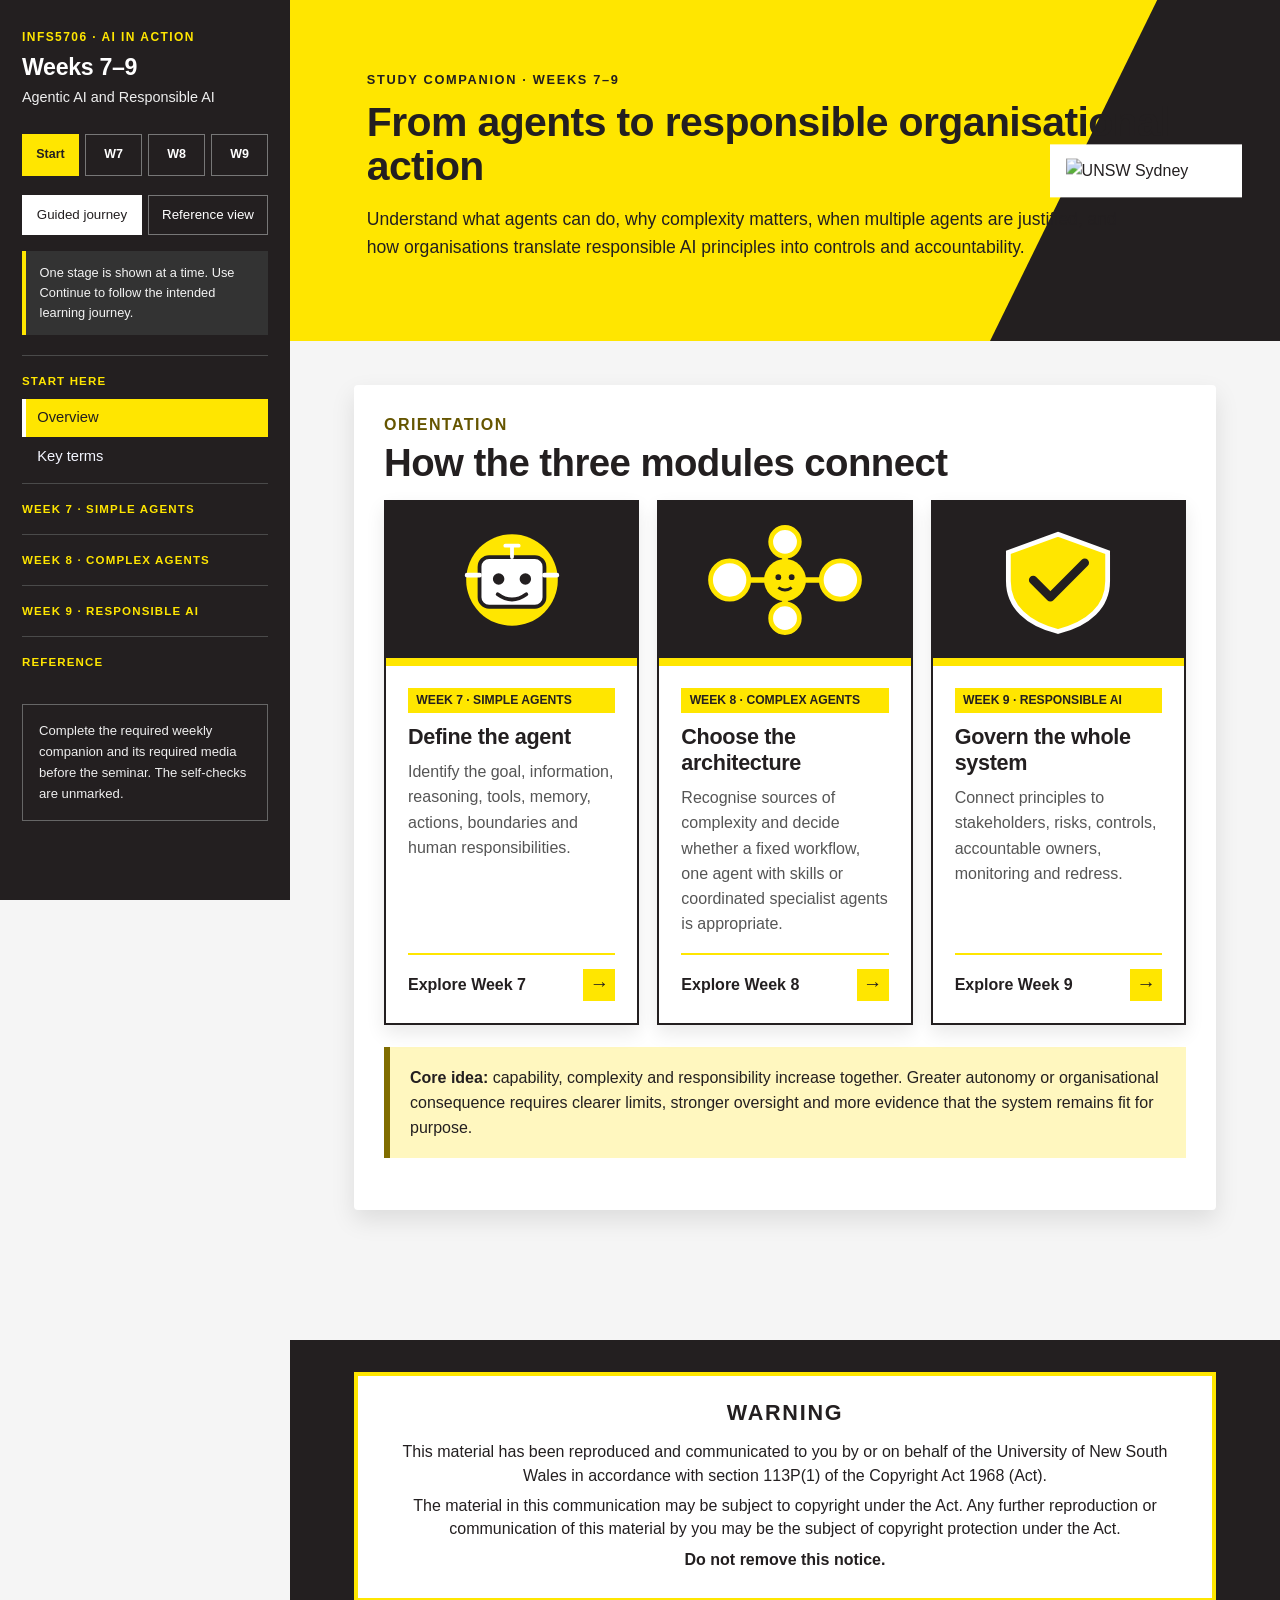
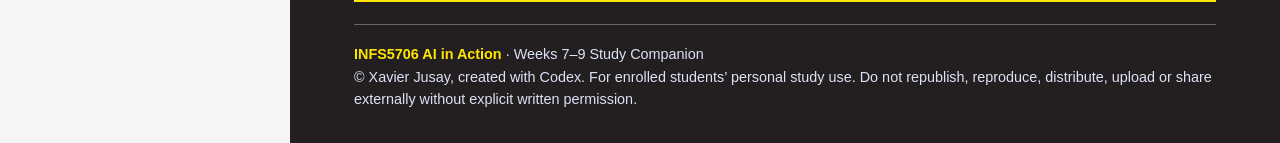
==== index.html @ b4afde3d "Add files via upload" ====
<!doctype html>
<html lang="en-AU">
<head>
  <meta charset="utf-8">
  <meta name="viewport" content="width=device-width, initial-scale=1">
  <meta name="theme-color" content="#ffe600">
  <meta name="description" content="INFS5706 AI in Action study companion for Weeks 7 to 9: simple agents, complex agents and responsible AI in action.">
  <title>INFS5706 | Weeks 7–9 Study Companion</title>
  <style>
    :root {
      --navy:#231f20;
      --navy-2:#000000;
      --yellow:#ffe600;
      --yellow-soft:#fff7bf;
      --blue-soft:#f1f1f1;
      --ink:#231f20;
      --muted:#555555;
      --line:#d2d2d2;
      --surface:#ffffff;
      --page:#f5f5f5;
      --green:#12643a;
      --green-soft:#e8f6ee;
      --red:#8f2532;
      --red-soft:#fbecee;
      --focus:#0055b8;
      --shadow:0 10px 24px rgba(0,0,0,.10);
      --radius:4px;
    }
    * { box-sizing:border-box; }
    html { scroll-behavior:smooth; }
    body {
      margin:0;
      background:var(--page);
      color:var(--ink);
      font-family:Arial, Helvetica, sans-serif;
      line-height:1.58;
    }
    h1, h2, h3, .section-label, .rail .eyebrow, .module-head .week {
      font-family:Arial, Helvetica, sans-serif;
      font-weight:900;
      letter-spacing:-.015em;
    }
    a { color:#174ca0; text-underline-offset:3px; }
    a:hover { color:#0b2c67; }
    a:focus-visible, button:focus-visible, input:focus-visible, summary:focus-visible {
      outline:3px solid var(--focus);
      outline-offset:3px;
    }
    .skip-link {
      position:absolute; left:-9999px; top:auto;
    }
    .skip-link:focus {
      left:16px; top:12px; z-index:99; background:#fff; color:#000;
      padding:10px 14px; border-radius:8px;
    }
    .app-shell { display:grid; grid-template-columns:290px minmax(0,1fr); min-height:100vh; }
    .rail {
      position:sticky; top:0; height:100vh; overflow:auto;
      background:#231f20; color:#fff; padding:28px 22px 34px;
    }
    .rail .eyebrow { color:var(--yellow); letter-spacing:.12em; font-size:.75rem; font-weight:800; }
    .rail h1 { font-size:1.45rem; line-height:1.2; margin:.45rem 0 .25rem; }
    .rail .sub { color:#eeeeee; font-size:.9rem; margin-bottom:1.6rem; }
    .week-switcher { display:grid; grid-template-columns:repeat(4,1fr); gap:6px; margin:0 0 1.15rem; }
    .week-switcher a { display:grid; place-items:center; min-height:42px; border:1px solid #777; color:#fff; text-decoration:none; font-size:.78rem; font-weight:900; }
    .week-switcher a:hover, .week-switcher a.active { background:var(--yellow); border-color:var(--yellow); color:#231f20; }
    .view-mode { display:grid; grid-template-columns:1fr 1fr; gap:6px; margin:0 0 1rem; }
    .view-mode button { min-height:40px; border:1px solid #777; background:transparent; color:#fff; font:800 .76rem/1.2 inherit; cursor:pointer; }
    .view-mode button:hover, .view-mode button.active { background:#fff; border-color:#fff; color:#231f20; }
    .progress-card { margin:0 0 1rem; padding:.8rem; border:1px solid #666; color:#fff; }
    .progress-card strong { display:block; font-size:.82rem; margin-bottom:.45rem; }
    .progress-track { height:7px; background:#555; overflow:hidden; }
    .progress-fill { display:block; width:0; height:100%; background:var(--yellow); transition:width .2s ease; }
    .nav-group { border-top:1px solid #4a4a4a; padding-top:.45rem; margin-top:.45rem; }
    .nav-group-link { display:block; color:#ffe600 !important; text-decoration:none; padding:.55rem 0 !important; border-left:0 !important; font-size:.72rem !important; letter-spacing:.1em; text-transform:uppercase; font-weight:900; }
    .nav-group-link:hover { background:transparent !important; color:#fff !important; }
    .nav-section-links { display:none; }
    .nav-group.active-group .nav-section-links { display:block; }
    .rail nav a {
      display:block; color:#f3f5ff; text-decoration:none; padding:.48rem .7rem;
      border-left:4px solid transparent; border-radius:0; font-size:.92rem;
    }
    .rail nav a:hover, .rail nav a.active { background:var(--yellow); color:#231f20; border-left-color:#fff; }
    .rail-note { margin-top:1.5rem; padding:1rem; border:1px solid #666; border-radius:0; font-size:.82rem; color:#eeeeee; }
    main { min-width:0; }
    .hero {
      background:var(--yellow);
      color:#231f20; padding:70px clamp(24px,6vw,92px) 62px; position:relative; overflow:hidden;
    }
    .hero::after {
      content:""; position:absolute; width:440px; height:100%;
      background:#231f20; right:-150px; top:0; opacity:1;
      clip-path:polygon(38% 0,100% 0,100% 100%,0 100%);
    }
    .hero .kicker { color:#231f20; font-weight:900; letter-spacing:.13em; font-size:.8rem; }
    .hero h2 { max-width:820px; font-size:clamp(1.75rem,3.2vw,3rem); line-height:1.08; margin:.6rem 0 1rem; position:relative; z-index:1; }
    .hero p { max-width:760px; color:#231f20; font-size:1.1rem; position:relative; z-index:1; }
    .hero-brand {
      position:absolute; z-index:2; right:clamp(24px,3vw,54px); top:50%;
      width:clamp(150px,15vw,225px); transform:translateY(-50%);
      padding:14px 16px; background:#fff;
    }
    .hero-brand img { display:block; width:100%; height:auto; }
    .content { max-width:1050px; margin:auto; padding:44px clamp(20px,5vw,72px) 90px; }
    .page-view { display:none; }
    .page-view.active-view { display:block; animation:view-in .22s ease-out; }
    @keyframes view-in { from { opacity:0; transform:translateY(8px); } to { opacity:1; transform:none; } }
    .reveal-section { opacity:0; transform:translateY(28px); transition:opacity .55s ease, transform .55s ease; }
    .reveal-section.is-visible { opacity:1; transform:none; }
    .orientation, .module, .glossary, .sources { scroll-margin-top:20px; }
    .orientation { background:var(--surface); border-radius:var(--radius); box-shadow:var(--shadow); padding:30px; margin-bottom:40px; }
    .section-label { color:#655500; font-weight:900; letter-spacing:.09em; font-size:1rem; line-height:1.25; text-transform:uppercase; }
    h2.section-title { font-size:clamp(1.8rem,3vw,2.8rem); line-height:1.12; margin:.35rem 0 1rem; }
    h3 { line-height:1.2; }
    .section-time { display:inline-block; vertical-align:middle; margin-left:.55rem; padding:.25rem .5rem; background:var(--yellow-soft); border:1px solid #c7aa00; color:#574a00; font-size:.72rem; line-height:1.1; font-weight:900; letter-spacing:.04em; white-space:nowrap; }
    .time-note { margin:.5rem 0 1.25rem; color:var(--muted); font-size:.9rem; }
    .required-section::before, .optional-section::before { display:inline-block; margin-bottom:.55rem; padding:.24rem .5rem; font-size:.69rem; line-height:1.1; font-weight:900; letter-spacing:.08em; text-transform:uppercase; }
    .required-section::before { content:"Essential"; background:#ededed; color:#4a4a4a; }
    .optional-section { border-top:2px dashed #a8a8a8; }
    .optional-section::before { content:"Optional depth · excluded from the required pathway"; background:#ececec; color:#4a4a4a; }
    .case.optional-depth { background:#f6f6f6; border-color:#aaa; }
    .case.optional-depth::before { content:"Optional depth"; display:inline-block; margin-bottom:.5rem; padding:.2rem .42rem; background:#e4e4e4; color:#4a4a4a; font-size:.68rem; font-weight:900; letter-spacing:.07em; text-transform:uppercase; }
    .module { margin-top:58px; }
    .module > section + section { margin-top:clamp(54px,7vw,78px); }
    .module-head { border-top:8px solid var(--yellow); padding-top:22px; margin-bottom:22px; }
    .module-head .week { display:inline-block; background:var(--yellow); padding:.35rem .65rem; font-weight:900; border-radius:0; }
    .module-head p { max-width:800px; color:var(--muted); font-size:1.04rem; }
    .module-banner { min-height:210px; border-radius:0; margin:0 0 24px; padding:24px; background:#231f20; display:grid; grid-template-columns:1.4fr 1fr; align-items:center; overflow:hidden; color:#fff; border-bottom:8px solid var(--yellow); }
    .module-banner h3 { color:var(--yellow); font-size:1.55rem; margin:0 0 .45rem; }
    .module-banner p { color:#e3e8fa; margin:0; max-width:580px; }
    .module-banner svg { width:100%; max-height:170px; }
    .module-overview { background:#231f20; color:#fff; border-radius:0; padding:24px 26px; margin:0 0 34px; border-left:10px solid var(--yellow); }
    .module-overview h3 { margin:0 0 .55rem; color:var(--yellow); }
    .module-overview p { margin:.35rem 0; color:#e3e8fa; }
    .module-overview strong { color:#fff; }
    .grid { display:grid; gap:18px; }
    .grid.two { grid-template-columns:repeat(2,minmax(0,1fr)); }
    .grid.three { grid-template-columns:repeat(3,minmax(0,1fr)); }
    .card { background:var(--surface); border:1px solid var(--line); border-radius:0; padding:21px; box-shadow:none; }
    .card h3 { margin-top:0; }
    .week-card { position:relative; display:flex; flex-direction:column; min-height:350px; padding:0; overflow:hidden; background:#fff; border:2px solid #231f20; color:var(--ink); text-decoration:none; box-shadow:0 8px 18px rgba(0,0,0,.09); transition:transform .18s ease, box-shadow .18s ease; }
    .week-card:hover { transform:translateY(-5px); box-shadow:0 14px 26px rgba(0,0,0,.15); color:var(--ink); }
    .week-card:focus-visible { outline:4px solid var(--focus); outline-offset:4px; }
    .week-card-visual { min-height:150px; display:grid; place-items:center; padding:20px; background:#231f20; border-bottom:8px solid var(--yellow); }
    .week-card-visual svg { width:100%; max-width:210px; height:116px; }
    .week-card-body { display:flex; flex:1; flex-direction:column; padding:22px; }
    .week-card h3 { margin:.65rem 0 .45rem; font-size:1.35rem; }
    .week-card p { margin:.15rem 0 1rem; color:var(--muted); }
    .week-card .enter-week { display:flex; align-items:center; justify-content:space-between; gap:10px; margin-top:auto; padding-top:14px; border-top:2px solid var(--yellow); color:#231f20; font-weight:900; }
    .week-card .enter-week span:last-child { display:grid; place-items:center; width:32px; height:32px; background:var(--yellow); font-size:1.2rem; transition:transform .18s ease; }
    .week-card:hover .enter-week span:last-child { transform:translateX(4px); }
    .icon-badge { width:46px; height:46px; border-radius:0; display:grid; place-items:center; background:var(--yellow); color:#231f20; font-size:1.45rem; font-weight:900; margin-bottom:14px; }
    .card p:last-child, .card ul:last-child { margin-bottom:0; }
    .callout { border-left:6px solid #806d00; background:var(--yellow-soft); padding:18px 20px; border-radius:0; margin:22px 0; }
    .journey-mode-note { margin:0 0 1.2rem; padding:.75rem .85rem; border-left:4px solid var(--yellow); background:#333; color:#f4f4f4; font-size:.8rem; }
    .stage-guide { margin:0 0 30px; padding:22px 24px; background:#fff; border-top:8px solid var(--yellow); box-shadow:0 6px 16px rgba(0,0,0,.07); }
    .stage-guide-top { display:flex; align-items:flex-start; justify-content:space-between; gap:20px; }
    .stage-guide .stage-kicker { color:#685600; font-size:.75rem; font-weight:900; letter-spacing:.09em; text-transform:uppercase; }
    .stage-guide h2 { margin:.25rem 0 .45rem; font-size:clamp(1.55rem,2.8vw,2.25rem); }
    .stage-guide p { max-width:72ch; margin:.3rem 0; }
    .stage-output { flex:0 0 220px; padding:13px 15px; background:#f2f2f2; border-left:5px solid #231f20; font-size:.86rem; }
    .stage-output strong { display:block; margin-bottom:3px; }
    .journey-progress { display:grid; grid-template-columns:repeat(5,1fr); gap:6px; margin-top:20px; }
    .journey-progress button { min-height:8px; padding:0; border:0; background:#d7d7d7; cursor:pointer; font-size:0; }
    .journey-progress button.complete { background:#806d00; }
    .journey-progress button.current { background:var(--yellow); box-shadow:0 0 0 2px #231f20 inset; }
    .stage-history { margin-top:15px; color:var(--muted); font-size:.84rem; }
    .stage-history strong { color:#231f20; }
    .guided-start { margin:24px 0 38px; padding:22px; background:#fff; border:1px solid var(--line); }
    .guided-start h3 { margin:.1rem 0 .35rem; }
    .guided-start > p { margin:.2rem 0 1rem; color:var(--muted); }
    .guided-start-grid { display:grid; grid-template-columns:repeat(5,1fr); gap:8px; }
    .guided-start-grid button { min-height:94px; padding:12px; border:1px solid var(--line); border-top:6px solid var(--yellow); background:#f8f8f8; color:#231f20; text-align:left; font:800 .82rem/1.3 inherit; cursor:pointer; }
    .guided-start-grid button:hover { background:var(--yellow-soft); border-color:#806d00; }
    .guided-start-grid small { display:block; margin-top:5px; color:var(--muted); font-weight:600; }
    .guided-start-next { display:inline-block; margin-top:16px; padding:.8rem 1rem; border:2px solid #231f20; background:var(--yellow); color:#231f20; font:900 .9rem/1.2 inherit; cursor:pointer; }
    .guided-start-next:hover { background:#231f20; color:#fff; }
    .stage-footer { display:flex; align-items:center; justify-content:space-between; gap:20px; margin:38px 0 8px; padding:20px 22px; border-top:3px solid #231f20; background:#fff; }
    .stage-footer p { margin:0; max-width:68ch; }
    .stage-footer button { flex:0 0 auto; padding:.8rem 1rem; border:2px solid #231f20; background:var(--yellow); color:#231f20; font:900 .9rem/1.2 inherit; cursor:pointer; }
    .stage-footer button:hover { background:#231f20; color:#fff; }
    body.guided-mode .module > section[data-stage] { display:none; }
    body.guided-mode .module > section[data-stage].active-stage { display:block; }
    body.guided-mode .reveal-section { opacity:1; transform:none; }
    body.guided-mode .module > section.optional-section { display:none; }
    body.guided-mode .week-journey,
    body.guided-mode .journey-intro { display:none; }
    body.guided-mode .required-section::before,
    body.guided-mode .journey-phase { display:none; }
    body.guided-mode .section-check { display:none; }
    body.guided-mode #w7-authority .section-check,
    body.guided-mode #w7-instructions .section-check,
    body.guided-mode #w7-run .section-check,
    body.guided-mode #w8-complexity .section-check,
    body.guided-mode #w8-multi .section-check,
    body.guided-mode #w8-operate .section-check,
    body.guided-mode #w9-principles .section-check,
    body.guided-mode #w9-uber .section-check,
    body.guided-mode #w9-oversight .section-check { display:block; }
    body.guided-mode .case-grid { grid-template-columns:1fr; }
    body.guided-mode .module:not(.final-stage) > .week-recap,
    body.guided-mode .week-transition { display:none; }
    body.reference-mode .stage-guide, body.reference-mode .stage-footer { display:none; }
    body.reference-mode .module > section[data-stage] { display:block; }
    .module > section > p { max-width:75ch; }
    .media-lesson { display:grid; grid-template-columns:minmax(0,1.35fr) minmax(260px,.65fr); gap:20px; align-items:start; margin:24px 0; padding:20px; background:#fff; border:1px solid var(--line); box-shadow:0 6px 16px rgba(0,0,0,.06); }
    .media-lesson, .reading-lesson { position:relative; padding-top:54px; }
    .media-lesson::before, .reading-lesson::before { content:"Evidence"; position:absolute; top:18px; left:20px; padding:.18rem .42rem; background:#231f20; color:#fff; font-size:.67rem; line-height:1.2; font-weight:900; letter-spacing:.08em; text-transform:uppercase; }
    .video-frame { position:relative; width:100%; aspect-ratio:16 / 9; overflow:hidden; background:#000; }
    .video-frame iframe { position:absolute; inset:0; width:100%; height:100%; border:0; }
    .video-fallback { position:absolute; inset:0; display:grid; place-items:center; overflow:hidden; color:#fff; text-decoration:none; background:#000; }
    .video-fallback img { position:absolute; inset:0; width:100%; height:100%; object-fit:cover; opacity:.58; }
    .video-fallback span { position:relative; z-index:1; max-width:80%; padding:.75rem 1rem; background:#231f20; border:3px solid var(--yellow); color:#fff; text-align:center; font-weight:900; }
    .video-fallback:hover span { background:var(--yellow); color:#231f20; }
    .media-guidance .type { display:inline-block; padding:.2rem .45rem; background:var(--yellow); color:#231f20; font-size:.7rem; font-weight:900; letter-spacing:.06em; }
    .media-guidance h3 { margin:.7rem 0 .5rem; }
    .media-guidance ul { padding-left:1.2rem; }
    .media-guidance .source-note { color:var(--muted); font-size:.86rem; }
    .reading-lesson { display:grid; grid-template-columns:70px 1fr auto; gap:18px; align-items:center; margin:24px 0; padding:20px; background:#fff; border:2px solid #231f20; }
    .reading-lesson .reading-icon { display:grid; place-items:center; width:58px; height:58px; background:var(--yellow); color:#231f20; font-size:1.7rem; font-weight:900; }
    .reading-lesson h3, .reading-lesson p { margin:.15rem 0; }
    .reading-lesson a { display:inline-block; padding:.65rem .8rem; background:#231f20; color:#fff; font-weight:900; text-decoration:none; white-space:nowrap; }
    .reading-lesson a:hover { background:#4a4a4a; color:#fff; }
    .definition { font-size:1.08rem; }
    .scenario-thread { display:grid; grid-template-columns:150px 1fr; gap:18px; align-items:start; background:#fff; border:2px solid #231f20; border-radius:0; padding:18px 20px; margin:22px 0; box-shadow:0 6px 16px rgba(0,0,0,.06); }
    .scenario-thread .scenario-label { display:inline-block; width:max-content; max-width:100%; background:var(--yellow); color:#231f20; border-radius:0; padding:.38rem .58rem; font-size:.76rem; line-height:1.25; letter-spacing:.06em; font-weight:900; text-transform:uppercase; }
    .scenario-thread p { margin:0; }
    .scenario-thread strong { color:var(--navy); }
    .journey-intro { margin:28px 0 10px; }
    .journey-intro h3 { margin-bottom:.35rem; }
    .week-journey { display:grid; grid-template-columns:repeat(4,1fr); gap:18px; margin:18px 0 38px; counter-reset:journey-step; }
    .week-journey a { position:relative; min-height:168px; display:flex; flex-direction:column; justify-content:flex-start; padding:48px 17px 17px; border-radius:13px; background:#fff; border:2px solid var(--navy); color:var(--ink); text-decoration:none; counter-increment:journey-step; }
    .week-journey a::before { content:counter(journey-step); position:absolute; top:-2px; left:-2px; width:36px; height:36px; display:grid; place-items:center; border-radius:11px 0 10px 0; background:var(--yellow); color:var(--navy); font-weight:900; }
    .week-journey a:not(:last-child)::after { content:"→"; position:absolute; right:-18px; top:50%; transform:translateY(-50%); color:#806d00; font-size:1.5rem; font-weight:900; z-index:1; }
    .week-journey a:hover { background:var(--yellow-soft); color:var(--ink); }
    .week-journey strong { display:block; color:var(--navy); font-size:1.12rem; margin-bottom:7px; }
    .week-journey span { display:block; color:var(--muted); font-size:.9rem; line-height:1.45; }
    .week-journey small { display:block; margin-top:auto; padding-top:12px; color:#574a00; font-weight:900; }
    .journey-phase { display:flex; align-items:center; gap:12px; margin:34px 0 12px; color:var(--navy); font-weight:900; text-transform:uppercase; letter-spacing:.07em; font-size:.8rem; }
    .journey-phase::before { content:attr(data-phase); flex:0 0 auto; display:grid; place-items:center; width:34px; height:34px; background:var(--yellow); color:var(--navy); border-radius:9px; font-size:1rem; letter-spacing:0; }
    .journey-phase::after { content:""; height:2px; flex:1; background:var(--line); }
    .comparison { width:100%; border-collapse:collapse; background:#fff; margin:18px 0; border-radius:0; overflow:hidden; box-shadow:0 6px 18px rgba(0,0,0,.06); }
    .comparison th, .comparison td { text-align:left; vertical-align:top; padding:14px 15px; border-bottom:1px solid var(--line); }
    .comparison th { background:var(--navy); color:#fff; }
    .comparison tr:last-child td { border-bottom:0; }
    #w7-chat-agent .comparison tbody td:first-child { background:var(--yellow-soft); color:var(--navy); font-weight:900; }
    .pill { display:inline-block; padding:.2rem .52rem; border-radius:0; font-size:.76rem; font-weight:900; background:var(--yellow); color:#231f20; }
    .spectrum { display:grid; grid-template-columns:repeat(4,1fr); gap:8px; margin:20px 0; }
    .spectrum > div { padding:18px 14px; background:#fff; border-top:5px solid var(--yellow); border-radius:12px; border-left:1px solid var(--line); border-right:1px solid var(--line); border-bottom:1px solid var(--line); }
    .spectrum strong { display:block; font-size:1.05rem; }
    .spectrum small { color:var(--muted); }
    .authority-visual { display:grid; grid-template-columns:minmax(0,1fr) 120px; gap:22px; align-items:center; background:#fff; border:1px solid var(--line); border-radius:18px; padding:26px; margin:20px 0; }
    .authority-pyramid { display:flex; flex-direction:column-reverse; align-items:center; gap:7px; }
    .authority-level { min-height:72px; display:grid; place-items:center; text-align:center; padding:12px 24px; color:#fff; border-radius:9px; }
    .authority-level strong { display:block; font-size:1.05rem; }
    .authority-level small { display:block; color:#f1f1f1; }
    .authority-level:nth-child(1) { width:100%; background:#231f20; }
    .authority-level:nth-child(2) { width:78%; background:#4a4a4a; }
    .authority-level:nth-child(3) { width:56%; background:#655500; }
    .authority-level:nth-child(4) { width:34%; background:#8f2532; }
    .authority-axis { text-align:center; color:var(--navy); font-weight:900; }
    .authority-axis .arrow-up { display:block; color:#8f2532; font-size:4rem; line-height:.8; margin-bottom:12px; }
    .authority-axis small { display:block; color:var(--muted); font-weight:700; margin-top:8px; }
    details { background:#fff; border:1px solid var(--line); border-radius:14px; margin:12px 0; overflow:hidden; }
    summary { cursor:pointer; padding:17px 20px; font-weight:800; color:var(--navy); }
    summary::before { content:"Explore further"; display:inline-block; margin-right:.65rem; padding:.18rem .38rem; background:var(--yellow); color:#231f20; font-size:.66rem; line-height:1.2; letter-spacing:.05em; text-transform:uppercase; vertical-align:.08rem; }
    details[open] summary { background:var(--blue-soft); }
    details .details-body { padding:4px 20px 20px; }
    .case-grid { display:grid; grid-template-columns:repeat(2,minmax(0,1fr)); gap:18px; }
    .case { background:#fff; border-radius:16px; border:1px solid var(--line); padding:22px; position:relative; }
    .case::before { content:"CASE"; position:absolute; top:12px; left:12px; z-index:1; display:inline-block; font-size:.7rem; letter-spacing:.12em; font-weight:900; color:#685600; background:var(--yellow); border-radius:5px; padding:.2rem .45rem; }
    .case h3 { margin:.75rem 0 .45rem; }
    .case .lesson { color:var(--navy); font-weight:700; }
    .case-stage { display:inline-block; margin:.1rem 0 .15rem; color:#685600; font-size:.78rem; font-weight:900; letter-spacing:.06em; text-transform:uppercase; }
    .case-sequence { margin:1rem 0 1.25rem; padding:18px 20px; border-left:6px solid var(--yellow); background:#f7f7f8; border-radius:0 12px 12px 0; }
    .case-sequence strong { color:var(--navy); }
    .case-progression { display:grid; grid-template-columns:repeat(4,minmax(0,1fr)); gap:22px; margin:20px 0 28px; }
    .case-progression > div { position:relative; min-height:172px; padding:18px 16px 16px; border:2px solid var(--navy); border-radius:14px; background:#fff; }
    .case-progression > div:not(:last-child)::after { content:"→"; position:absolute; right:-20px; top:50%; transform:translateY(-50%); color:#806d00; font-size:1.55rem; font-weight:900; z-index:2; }
    .case-progression .step { display:grid; place-items:center; width:31px; height:31px; margin-bottom:10px; border-radius:50%; background:var(--yellow); color:var(--navy); font-weight:900; }
    .case-progression strong { display:block; color:var(--navy); font-size:1.03rem; line-height:1.2; }
    .case-progression p { margin:.5rem 0 0; color:var(--muted); font-size:.9rem; line-height:1.42; }
    .case-progression small { display:block; margin-top:10px; color:#685600; font-weight:800; }
    .case-illustration { height:112px; margin:-22px -22px 18px; border-radius:15px 15px 0 0; display:grid; place-items:center; background:linear-gradient(135deg,var(--navy),#5268ad); color:var(--yellow); font-size:3.6rem; font-weight:900; overflow:hidden; }
    .case-illustration.mars { background:linear-gradient(160deg,#4a2419,#c46c3c 62%,#f2b766); color:#fff; }
    .case-illustration.safety { background:linear-gradient(145deg,#231f20,#8f2532); }
    .case-illustration.public { background:linear-gradient(145deg,#231f20,#655500); }
    .responsibility-flow { list-style:none; margin:24px 0; padding:0; display:grid; gap:30px; }
    .responsibility-flow li { position:relative; display:grid; grid-template-columns:62px minmax(190px,.75fr) minmax(260px,1.25fr); align-items:stretch; background:#fff; border:2px solid #231f20; box-shadow:0 6px 14px rgba(0,0,0,.07); }
    .responsibility-flow li:not(:last-child)::after { content:"↓"; position:absolute; left:20px; bottom:-32px; color:#231f20; font-size:1.65rem; line-height:1; font-weight:900; }
    .flow-number { display:grid; place-items:center; background:#231f20; color:var(--yellow); font-size:1.55rem; font-weight:900; }
    .flow-question { padding:15px 18px; background:var(--yellow); color:#231f20; font-weight:900; line-height:1.25; }
    .flow-explanation { padding:14px 18px; color:var(--ink); }
    .flow-explanation strong { display:block; margin-bottom:.15rem; }
    .flow-output { display:block; margin-top:.4rem; color:#555; font-size:.9rem; }
    .feedback-loop { margin:0 0 24px 62px; padding:14px 18px; border-left:6px solid var(--yellow); background:#f1f1f1; }
    .diagram { background:#fff; border:1px solid var(--line); border-radius:18px; padding:24px; margin:20px 0; box-shadow:0 8px 24px rgba(17,30,71,.05); }
    .diagram-title { font-weight:900; color:var(--navy); margin-bottom:16px; }
    .agent-anatomy { display:grid; grid-template-columns:minmax(130px,.8fr) 34px minmax(300px,2fr) 34px minmax(150px,1fr); align-items:center; gap:10px; }
    .diagram-node { border:2px solid var(--navy); border-radius:14px; padding:16px; text-align:center; background:var(--blue-soft); font-weight:800; }
    .diagram-node.human { border-color:#806d00; background:var(--yellow-soft); }
    .diagram-arrow { text-align:center; color:var(--navy); font-size:1.7rem; font-weight:900; }
    .agent-core { border:3px solid var(--navy); border-radius:18px; padding:16px; background:#f8f9ff; }
    .agent-core > strong { display:block; text-align:center; font-size:1.15rem; color:var(--navy); margin-bottom:10px; }
    .agent-parts { display:grid; grid-template-columns:repeat(2,1fr); gap:8px; }
    .agent-parts span { background:#fff; border:1px solid var(--line); border-radius:9px; padding:9px; text-align:center; font-weight:700; }
    .agent-loop { display:grid; grid-template-columns:repeat(5,1fr); gap:10px; align-items:stretch; }
    .agent-loop div { position:relative; display:grid; place-items:center; min-height:108px; padding:15px; text-align:center; border-radius:13px; background:var(--blue-soft); border:2px solid var(--navy); color:var(--navy); font-weight:800; }
    .agent-loop div:not(:last-child)::after { content:"→"; position:absolute; right:-17px; top:50%; transform:translateY(-50%); color:#806d00; font-size:1.4rem; z-index:1; }
    .agent-loop .loop-end { background:var(--yellow-soft); border-color:#806d00; }
    .loop-return { text-align:center; color:var(--muted); font-weight:800; margin-top:10px; }
    .tool-mode-grid { display:grid; grid-template-columns:repeat(2,minmax(0,1fr)); gap:14px; margin:20px 0; }
    .tool-mode { display:grid; grid-template-columns:58px 1fr; gap:14px; align-items:start; background:#fff; border:2px solid #231f20; padding:18px; }
    .tool-mode-icon { display:grid; place-items:center; width:52px; height:52px; background:var(--yellow); color:#231f20; font-size:1.35rem; font-weight:900; }
    .tool-mode h3 { margin:0 0 .45rem; }
    .tool-mode dl { display:grid; grid-template-columns:92px 1fr; gap:5px 10px; margin:0; font-size:.92rem; }
    .tool-mode dt { font-weight:900; color:#231f20; }
    .tool-mode dd { margin:0; color:var(--muted); }
    .run-flow { display:grid; grid-template-columns:repeat(6,minmax(125px,1fr)); gap:22px; overflow-x:auto; padding:12px 4px 18px; margin:18px 0 8px; counter-reset:run-step; }
    .run-step { position:relative; min-height:190px; background:#fff; border:2px solid var(--navy); border-radius:15px; padding:50px 16px 16px; counter-increment:run-step; }
    .run-step::before { content:counter(run-step); position:absolute; top:12px; left:14px; width:29px; height:29px; display:grid; place-items:center; border-radius:8px; background:var(--yellow); color:var(--navy); font-weight:900; }
    .run-step:not(:last-child)::after { content:"→"; position:absolute; right:-19px; top:50%; transform:translateY(-50%); color:#806d00; font-size:1.55rem; font-weight:900; z-index:1; }
    .run-step strong { display:block; color:var(--navy); margin-bottom:7px; line-height:1.25; }
    .run-step p { margin:0; font-size:.92rem; }
    .run-step.question { background:var(--yellow-soft); border-color:#806d00; }
    .run-step.human { background:var(--blue-soft); }
    .run-step.outcome { background:var(--green-soft); border-color:var(--green); }
    .run-outcomes { display:grid; grid-template-columns:1fr; gap:6px; margin-top:10px; }
    .run-outcomes span { display:grid; place-items:center; min-height:38px; padding:5px; border-radius:8px; background:#fff; border:1px solid var(--navy); color:var(--navy); font-size:.78rem; line-height:1.15; text-align:center; font-weight:900; }
    .run-loop-note { display:flex; align-items:center; gap:10px; width:max-content; max-width:100%; margin:0 auto 18px; padding:10px 14px; border-radius:999px; background:var(--yellow-soft); color:#574a00; font-weight:800; }
    .run-loop-note span { font-size:1.35rem; }
    .architecture-visual { display:grid; grid-template-columns:1fr 1fr; gap:18px; }
    .architecture-side { background:#f8f9ff; border:1px solid var(--line); border-radius:14px; padding:18px; }
    .architecture-side h3 { margin-top:0; color:var(--navy); }
    .agent-row { display:flex; align-items:center; justify-content:center; gap:8px; flex-wrap:wrap; margin:16px 0; }
    .agent-dot { width:76px; min-height:62px; display:grid; place-items:center; text-align:center; background:var(--navy); color:#fff; border-radius:50%; font-size:.8rem; font-weight:800; padding:7px; }
    .agent-dot.manager { background:#806d00; color:#fff; }
    .mini-pattern { display:flex; align-items:center; justify-content:center; gap:7px; min-height:70px; margin-bottom:12px; }
    .mini-pattern span { display:grid; place-items:center; min-width:42px; height:42px; border-radius:9px; background:var(--navy); color:#fff; font-weight:900; font-size:.78rem; padding:5px; }
    .mini-pattern b { color:#806d00; font-size:1.25rem; }
    .principles-visual { display:grid; grid-template-columns:repeat(3,minmax(0,1fr)); grid-template-rows:repeat(3,minmax(96px,auto)); gap:12px; align-items:stretch; }
    .principle-tile { display:grid; place-items:center; background:var(--yellow-soft); border:2px solid #dfc800; padding:14px; text-align:center; font-weight:800; color:#3c3500; line-height:1.25; }
    .principles-centre { grid-column:2; grid-row:2; display:grid; place-items:center; min-height:110px; background:var(--navy); color:#fff; text-align:center; padding:18px; font-weight:900; border:6px solid var(--yellow); }
    .principle-nw { grid-column:1; grid-row:1; }
    .principle-n { grid-column:2; grid-row:1; }
    .principle-ne { grid-column:3; grid-row:1; }
    .principle-e { grid-column:3; grid-row:2; }
    .principle-se { grid-column:3; grid-row:3; }
    .principle-s { grid-column:2; grid-row:3; }
    .principle-sw { grid-column:1; grid-row:3; }
    .principle-w { grid-column:1; grid-row:2; }
    .principle-cards { margin-top:26px; counter-reset:principle-card; }
    .principle-cards .card { position:relative; min-height:160px; padding:26px 24px 22px 82px; border:2px solid #231f20; border-top:9px solid var(--yellow); box-shadow:0 9px 20px rgba(0,0,0,.11); counter-increment:principle-card; }
    .principle-cards .card::before { content:counter(principle-card); position:absolute; left:22px; top:26px; display:grid; place-items:center; width:40px; height:40px; background:#231f20; color:var(--yellow); font-weight:900; font-size:1.05rem; }
    .principle-cards .card h3 { margin:0 0 .6rem; color:#231f20; font-size:1.08rem; }
    .principle-cards .card p { color:#444; }
    .w9-section-icon { display:inline-grid; place-items:center; width:46px; height:46px; margin-right:10px; vertical-align:middle; background:#231f20; color:var(--yellow); font-size:1.25rem; line-height:1; }
    .oversight-grid { counter-reset:oversight-step; margin-top:22px; }
    .oversight-card { position:relative; min-height:230px; padding:82px 24px 24px; border:2px solid #231f20; border-top:9px solid var(--yellow); box-shadow:0 9px 20px rgba(0,0,0,.11); counter-increment:oversight-step; }
    .oversight-card::before { content:counter(oversight-step); position:absolute; left:22px; top:22px; display:grid; place-items:center; width:44px; height:44px; background:#231f20; color:var(--yellow); font-size:1.15rem; font-weight:900; }
    .oversight-card .icon-badge { position:absolute; right:22px; top:22px; margin:0; }
    .oversight-card h3 { font-size:1.25rem; margin-bottom:.55rem; }
    .principle-link { display:block; margin-top:14px; padding-top:12px; border-top:2px solid var(--yellow); color:#574a00; font-size:.82rem; line-height:1.35; font-weight:900; }
    .control-band .control-icon { display:grid; place-items:center; width:38px; height:38px; margin-bottom:12px; background:var(--yellow); color:#231f20; font-size:1.1rem; font-weight:900; }
    .required-case-layout { display:grid; gap:20px; }
    .required-case-layout > .case .case-illustration { height:96px; }
    .case-anchor-trace { background:#fff; border:2px solid #231f20; border-top:9px solid var(--yellow); padding:22px; box-shadow:0 8px 18px rgba(0,0,0,.09); }
    .case-anchor-trace h3 { margin:0 0 16px; }
    .case-trace-grid { display:grid; grid-template-columns:repeat(6,minmax(145px,1fr)); gap:18px; overflow-x:auto; padding:4px 3px 14px; }
    .case-trace-step { position:relative; min-height:170px; padding:16px 14px; background:#f5f5f5; border:1px solid #bbb; }
    .case-trace-step:not(:last-child)::after { content:"→"; position:absolute; right:-17px; top:50%; transform:translateY(-50%); z-index:2; color:#806d00; font-size:1.35rem; font-weight:900; }
    .case-trace-step strong { display:block; margin-bottom:8px; color:#231f20; }
    .case-trace-step span { color:#555; font-size:.9rem; line-height:1.4; }
    .case-trace-step.prompt-step { background:var(--yellow-soft); border-color:#806d00; }
    .case-trace-step details { margin:10px 0 0; border-radius:0; }
    .case-trace-step summary { padding:10px; font-size:.82rem; }
    .case-trace-step details .details-body { padding:2px 10px 10px; font-size:.86rem; }
    .diagnostic-challenge { padding:22px; background:#fff; border:2px solid #231f20; border-top:9px solid var(--yellow); }
    .diagnostic-challenge h3 { margin-top:0; }
    .diagnostic-prompts { display:grid; grid-template-columns:repeat(3,minmax(0,1fr)); gap:12px; margin:16px 0; }
    .diagnostic-prompts div { padding:16px; background:var(--yellow-soft); border:1px solid #806d00; font-weight:800; }
    .complexity-diagnostic { margin:20px 0 24px; padding:0; list-style:none; counter-reset:complexity-step; }
    .complexity-diagnostic li { counter-increment:complexity-step; position:relative; display:grid; grid-template-columns:58px minmax(0,1fr) minmax(240px,.72fr); gap:18px; align-items:start; padding:20px; margin:0 0 26px; border:2px solid #231f20; background:#fff; }
    .complexity-diagnostic li::before { content:counter(complexity-step); display:grid; place-items:center; width:46px; height:46px; border-radius:50%; background:var(--yellow); color:#231f20; font-size:1.2rem; font-weight:900; }
    .complexity-diagnostic li:not(:last-child)::after { content:"↓"; position:absolute; left:31px; bottom:-27px; color:#231f20; font-size:1.4rem; font-weight:900; }
    .complexity-diagnostic h4 { margin:0 0 6px; font-size:1.05rem; }
    .complexity-diagnostic p { margin:0; }
    .complexity-signals { padding:13px 15px; background:var(--yellow-soft); border-left:5px solid var(--yellow); }
    .complexity-signals strong { display:block; margin-bottom:4px; }
    .case-source { margin:16px 0 0; padding-top:14px; border-top:1px solid #ccc; }
    .scope-strip { display:grid; grid-template-columns:repeat(4,minmax(0,1fr)); gap:12px; margin:20px 0; }
    .scope-strip div { padding:16px; background:#231f20; color:#fff; border-bottom:7px solid var(--yellow); }
    .scope-strip strong { display:block; color:var(--yellow); margin-bottom:5px; }
    .values-equation { display:grid; grid-template-columns:repeat(4,minmax(0,1fr)); gap:26px; align-items:stretch; margin:22px 0; }
    .values-equation div { position:relative; display:grid; place-items:center; min-height:105px; padding:16px; background:#fff; border:2px solid #231f20; text-align:center; font-weight:900; }
    .values-equation div:not(:last-child)::after { content:"+"; position:absolute; right:-21px; top:50%; transform:translateY(-50%); color:#806d00; font-size:1.5rem; font-weight:900; }
    .translation-example { display:grid; grid-template-columns:repeat(5,minmax(145px,1fr)); gap:18px; overflow-x:auto; margin:20px 0; padding:4px 3px 14px; }
    .translation-example div { position:relative; min-height:150px; padding:16px; background:#fff; border:2px solid #231f20; }
    .translation-example div:not(:last-child)::after { content:"→"; position:absolute; right:-17px; top:50%; transform:translateY(-50%); color:#806d00; font-size:1.35rem; font-weight:900; z-index:2; }
    .translation-example strong { display:block; margin-bottom:8px; color:#231f20; }
    .role-grid { display:grid; grid-template-columns:repeat(3,minmax(0,1fr)); gap:14px; margin:22px 0; }
    .role-grid div { padding:18px; background:#fff; border:2px solid #231f20; border-top:7px solid var(--yellow); }
    .role-grid strong { display:block; margin-bottom:6px; }
    .monitor-grid { display:grid; grid-template-columns:repeat(5,minmax(135px,1fr)); gap:10px; overflow-x:auto; margin:18px 0; padding-bottom:10px; }
    .monitor-grid div { padding:14px; background:#f1f1f1; border-left:5px solid #231f20; }
    .monitor-grid strong { display:block; margin-bottom:5px; }
    .good-practice { margin:24px 0; padding:22px; background:var(--green-soft); border:2px solid var(--green); border-left:10px solid var(--green); }
    .good-practice h3 { margin-top:0; color:var(--green); }
    .decision-response { margin-top:18px; padding:18px; background:#fffdf0; border-left:7px solid var(--yellow); }
    .decision-response label { display:block; margin-bottom:8px; font-weight:900; }
    .decision-response textarea { width:100%; min-height:92px; padding:12px; border:1px solid #777; font:inherit; resize:vertical; }
    .control-band { display:grid; grid-template-columns:repeat(4,1fr); gap:0; margin:20px 0; border-radius:16px; overflow:hidden; }
    .control-band div { padding:18px; min-height:125px; color:#fff; }
    .control-band div:nth-child(1) { background:#231f20; }
    .control-band div:nth-child(2) { background:#4a4a4a; }
    .control-band div:nth-child(3) { background:#806d00; }
    .control-band div:nth-child(4) { background:#655500; }
    .control-band strong { display:block; color:var(--yellow); margin-bottom:6px; }
    .instruction-example { border-radius:16px; padding:20px 22px; margin:16px 0; }
    .instruction-example strong { display:block; margin-bottom:7px; }
    .instruction-example.weak { background:var(--red-soft); border-left:6px solid var(--red); }
    .instruction-example.strong { background:var(--green-soft); border-left:6px solid var(--green); }
    .annotated-instruction { background:var(--green-soft); border-left:6px solid var(--green); border-radius:16px; padding:20px 22px; margin:16px 0; }
    .annotated-instruction > strong { display:block; margin-bottom:6px; }
    .annotated-instruction > p { margin:.2rem 0 1rem; color:#3f5948; }
    .instruction-part { display:grid; grid-template-columns:132px 1fr; gap:14px; align-items:start; padding:11px 0; border-top:1px solid rgba(18,100,58,.2); }
    .instruction-part .part-label { display:flex; align-items:center; gap:8px; color:var(--green); font-weight:900; }
    .instruction-part .part-number { flex:0 0 29px; width:29px; height:29px; display:grid; place-items:center; border-radius:8px; background:var(--yellow); color:var(--navy); font-weight:900; }
    .instruction-part p { margin:0; }
    .skill-stack { display:grid; grid-template-columns:repeat(4,1fr); gap:10px; margin:20px 0; }
    .skill-stack > div { position:relative; min-height:120px; padding:18px 14px; background:#fff; border:2px solid var(--navy); border-top:7px solid var(--yellow); text-align:center; }
    .skill-stack > div:not(:last-child)::after { content:"→"; position:absolute; right:-16px; top:50%; transform:translateY(-50%); color:#806d00; font-size:1.35rem; font-weight:900; z-index:1; }
    .skill-stack strong { display:block; color:var(--navy); margin-bottom:7px; }
    .skill-stack small { color:var(--muted); }
    .skill-file { display:grid; grid-template-columns:minmax(280px,1.1fr) minmax(240px,.9fr); gap:20px; align-items:start; margin:20px 0; }
    .skill-file pre { margin:0; padding:20px; overflow:auto; border-radius:12px; background:#231f20; color:#f7f7f7; font:500 .88rem/1.55 ui-monospace,SFMono-Regular,Menlo,Monaco,Consolas,monospace; white-space:pre-wrap; }
    .skill-file .card { height:100%; }
    .scenario-arc { display:grid; grid-template-columns:repeat(3,1fr); gap:22px; margin:22px 0 32px; }
    .scenario-arc > div { position:relative; min-height:150px; padding:20px; background:#fff; border:2px solid var(--navy); border-top:8px solid var(--yellow); }
    .scenario-arc > div:not(:last-child)::after { content:"→"; position:absolute; right:-20px; top:50%; transform:translateY(-50%); color:#806d00; font-size:1.55rem; font-weight:900; z-index:1; }
    .scenario-arc strong { display:block; color:var(--navy); margin-bottom:8px; font-size:1.05rem; }
    .scenario-arc p { margin:0; color:var(--muted); }
    .design-loop { display:grid; grid-template-columns:repeat(4,1fr); gap:10px; margin:20px 0; }
    .design-loop div { position:relative; background:var(--navy); color:#fff; padding:17px 14px; border-radius:12px; text-align:center; font-weight:800; }
    .design-loop div:not(:last-child)::after { content:"→"; position:absolute; right:-13px; top:50%; transform:translateY(-50%); color:var(--yellow); font-size:1.25rem; z-index:1; }
    .design-decisions { display:grid; grid-template-columns:repeat(3,1fr); gap:16px; margin:20px 0 28px; }
    .design-decision { position:relative; min-height:170px; background:#fff; border:2px solid var(--navy); border-radius:16px; padding:52px 20px 20px; box-shadow:0 10px 24px rgba(17,30,71,.08); }
    .design-decision .number { position:absolute; top:-2px; left:-2px; width:50px; height:50px; display:grid; place-items:center; border-radius:14px 0 14px 0; background:var(--yellow); color:var(--navy); font-size:1.25rem; font-weight:900; }
    .design-decision strong { display:block; color:var(--navy); font-size:1.2rem; margin-bottom:8px; }
    .design-decision p { margin:0; color:var(--muted); }
    .week-recap { margin:38px 0 20px; padding:22px; background:#fff; border-top:8px solid var(--yellow); border-bottom:2px solid #231f20; }
    .week-recap h3 { margin:0 0 14px; }
    .week-recap ul { display:grid; grid-template-columns:repeat(3,1fr); gap:16px; margin:0; padding:0; list-style:none; }
    .week-recap li { padding:14px; background:#f1f1f1; border-left:4px solid #231f20; }
    .week-transition { min-height:190px; margin:54px 0 0; border-radius:0; background:#231f20; color:#fff; display:grid; place-items:center; text-align:center; padding:28px; position:relative; overflow:hidden; border-bottom:8px solid var(--yellow); }
    .week-transition::after { content:"↓"; position:absolute; right:28px; bottom:12px; color:var(--yellow); font-size:3.2rem; font-weight:900; animation:continue-pulse 1.5s ease-in-out infinite; }
    .week-transition strong { display:block; color:var(--yellow); font-size:1.35rem; margin-bottom:6px; }
    .week-transition a { color:#fff; font-weight:800; }
    @keyframes continue-pulse { 50% { transform:translateY(8px); opacity:.55; } }
    .media-card { background:#231f20; color:#fff; border-radius:0; padding:20px; display:flex; flex-direction:column; justify-content:space-between; min-height:180px; border-bottom:6px solid var(--yellow); }
    .media-card .type { color:var(--yellow); font-weight:900; font-size:.72rem; letter-spacing:.12em; }
    .media-card a { color:#fff; font-weight:800; }
    .media-card p { color:#dce2f6; }
    .quick-check { background:#fff; border:2px solid #231f20; border-radius:0; padding:22px; margin:26px 0; }
    .quick-check h3 { margin-top:0; }
    .section-check { margin:32px 0 4px; padding:16px 18px; border-width:1px 1px 1px 6px; border-left-color:var(--yellow); background:#fffdf0; }
    .section-check .question-number { color:#655500; font-size:.74rem; letter-spacing:.09em; font-weight:900; text-transform:uppercase; }
    .section-check h3 { margin:.3rem 0 .75rem; font-size:1rem; }
    .section-check .choice { padding:9px 12px; }
    .knowledge-checks { display:grid; grid-template-columns:repeat(2,minmax(0,1fr)); gap:18px; margin:20px 0 30px; }
    .knowledge-checks .quick-check { margin:0; }
    .knowledge-checks .question-number { color:#655500; font-size:.76rem; letter-spacing:.08em; font-weight:900; text-transform:uppercase; }
    .choices { display:grid; gap:9px; }
    .choice { text-align:left; border:1px solid var(--line); background:#fff; padding:12px 14px; border-radius:0; cursor:pointer; font:inherit; color:var(--ink); }
    .choice:hover { border-color:#231f20; background:var(--yellow-soft); }
    .choice.correct { border-color:var(--green); background:var(--green-soft); color:var(--green); font-weight:700; }
    .choice.incorrect { border-color:var(--red); background:var(--red-soft); color:var(--red); }
    .feedback { min-height:1.6em; margin-top:12px; font-weight:700; }
    .glossary { margin-top:64px; background:#fff; border-radius:var(--radius); padding:28px; box-shadow:var(--shadow); }
    .glossary input { width:100%; padding:13px 14px; border:1px solid #aeb6c7; border-radius:10px; font:inherit; margin:10px 0 16px; }
    .glossary-list { display:grid; grid-template-columns:repeat(2,minmax(0,1fr)); gap:10px; }
    .glossary-item { border:1px solid var(--line); border-radius:10px; padding:13px; }
    .glossary-item strong { color:var(--navy); }
    .sources { margin-top:50px; font-size:.92rem; color:var(--muted); }
    .sources li { margin:.45rem 0; }
    footer { background:var(--navy); color:#dce2f6; padding:32px clamp(20px,5vw,72px); }
    footer strong { color:var(--yellow); }
    .copyright-wrap { max-width:1160px; margin:auto; }
    .copyright-notice { margin-bottom:22px; padding:20px 24px; background:#fff; color:#231f20; border:4px solid var(--yellow); text-align:center; }
    .copyright-notice h2 { margin:0 0 10px; font-size:1.35rem; letter-spacing:.08em; }
    .copyright-notice p { max-width:820px; margin:.45rem auto; line-height:1.45; }
    .copyright-notice strong { color:#231f20; }
    .creator-notice { padding-top:18px; border-top:1px solid #666; font-size:.9rem; }
    .top-button { position:fixed; right:20px; bottom:20px; background:var(--yellow); color:#111; border:2px solid #231f20; border-radius:0; width:48px; height:48px; font-size:1.2rem; font-weight:900; cursor:pointer; box-shadow:var(--shadow); display:none; }
    .top-button.show { display:block; }
    @media (max-width:900px) {
      .app-shell { display:block; }
      .rail { position:relative; height:auto; padding:20px; }
      .week-switcher { max-width:420px; }
      .rail nav { display:block; }
      .rail-note { display:none; }
      .grid.three { grid-template-columns:1fr 1fr; }
      .responsibility-flow li { grid-template-columns:54px minmax(170px,.7fr) minmax(220px,1.3fr); }
      .agent-anatomy { grid-template-columns:1fr; }
      .diagram-arrow { transform:rotate(90deg); }
      .agent-loop { grid-template-columns:1fr 1fr; }
      .agent-loop div::after { display:none; }
      .run-flow { grid-template-columns:repeat(6,minmax(170px,1fr)); }
      .week-journey { grid-template-columns:repeat(3,1fr); }
      .week-journey a::after { display:none; }
      .case-progression { grid-template-columns:repeat(2,minmax(0,1fr)); }
      .case-progression > div::after { display:none; }
      .skill-stack { grid-template-columns:repeat(2,1fr); }
      .skill-stack > div::after { display:none; }
      .skill-file { grid-template-columns:1fr; }
      .scenario-arc { grid-template-columns:1fr; }
      .scenario-arc > div::after { display:none; }
      .principles-visual { grid-template-columns:repeat(2,1fr); grid-template-rows:auto; }
      .principles-visual .principle-tile { grid-column:auto; grid-row:auto; min-height:82px; }
      .principles-centre { grid-column:1/-1; grid-row:auto; min-height:92px; }
      .scope-strip, .values-equation { grid-template-columns:repeat(2,minmax(0,1fr)); }
      .values-equation div::after { display:none; }
      .role-grid { grid-template-columns:1fr; }
      .diagnostic-prompts { grid-template-columns:1fr; }
      .complexity-diagnostic li { grid-template-columns:46px minmax(0,1fr); }
      .complexity-signals { grid-column:1 / -1; }
    }
    @media (max-width:650px) {
      .module > section + section { margin-top:56px; }
      .grid.two, .grid.three, .case-grid, .glossary-list { grid-template-columns:1fr; }
      .case-progression { grid-template-columns:1fr; }
      .spectrum { grid-template-columns:1fr 1fr; }
      .hero { padding-top:46px; }
      .hero-brand { position:relative; right:auto; top:auto; width:190px; transform:none; margin-top:28px; }
      .comparison { font-size:.9rem; }
      .comparison th, .comparison td { padding:10px; }
      .architecture-visual, .control-band { grid-template-columns:1fr; }
      .stage-guide-top, .stage-footer { display:block; }
      .stage-output { margin-top:14px; }
      .stage-footer button { width:100%; margin-top:14px; }
      .guided-start-grid { grid-template-columns:1fr; }
      .scope-strip, .values-equation { grid-template-columns:1fr; }
      .principles-visual { grid-template-columns:1fr; }
      .principles-centre { grid-column:1; }
      .w9-section-icon { width:40px; height:40px; font-size:1.05rem; }
      .responsibility-flow li { grid-template-columns:48px 1fr; }
      .flow-number { grid-row:1 / 3; }
      .flow-explanation { grid-column:2; }
      .responsibility-flow li:not(:last-child)::after { left:14px; }
      .feedback-loop { margin-left:48px; }
      .authority-visual { grid-template-columns:1fr; }
      .authority-axis { display:none; }
      .module-banner { grid-template-columns:1fr; }
      .module-banner svg { margin-top:18px; }
      .design-loop { grid-template-columns:1fr 1fr; }
      .design-loop div::after { display:none; }
      .design-decisions { grid-template-columns:1fr; }
      .instruction-part { grid-template-columns:1fr; }
      .tool-mode-grid { grid-template-columns:1fr; }
      .tool-mode { grid-template-columns:48px 1fr; }
      .tool-mode-icon { width:44px; height:44px; }
      .scenario-thread { grid-template-columns:1fr; gap:10px; }
      .week-journey { grid-template-columns:1fr 1fr; }
      .skill-stack { grid-template-columns:1fr 1fr; }
      .knowledge-checks { grid-template-columns:1fr; }
      .week-recap ul { grid-template-columns:1fr; }
      .week-card { min-height:0; }
      .media-lesson { grid-template-columns:1fr; }
      .reading-lesson { grid-template-columns:58px 1fr; }
      .reading-lesson a { grid-column:1 / -1; text-align:center; }
    }
    @media print {
      .module > section + section { margin-top:28px; }
      .rail, .top-button, .quick-check { display:none !important; }
      .app-shell { display:block; }
      .hero { background:#fff; color:#000; padding:20px 0; }
      .hero p { color:#333; }
      .hero-brand { position:static; width:175px; transform:none; padding:0; margin:18px 0 0; }
      .content { max-width:none; padding:0; }
      .card, .orientation, .glossary { box-shadow:none; break-inside:avoid; }
      a { color:#000; }
      .page-view { display:block !important; }
      .reveal-section { opacity:1 !important; transform:none !important; }
    }
    @media (prefers-reduced-motion:reduce) {
      html { scroll-behavior:auto; }
      .page-view.active-view { animation:none; }
      .reveal-section { opacity:1; transform:none; transition:none; }
      .week-transition::after { animation:none; }
    }
  </style>
</head>
<body class="guided-mode">
  <a class="skip-link" href="#main-content">Skip to main content</a>
  <div class="app-shell">
    <aside class="rail" aria-label="Study companion navigation">
      <div class="eyebrow">INFS5706 · AI IN ACTION</div>
      <h1>Weeks 7–9</h1>
      <div class="sub">Agentic AI and Responsible AI</div>
      <div class="week-switcher" aria-label="Choose a module">
        <a href="#overview" data-nav-group="start" aria-label="Open the overview">Start</a>
        <a href="#w7-overview" data-nav-group="week7" aria-label="Open Week 7">W7</a>
        <a href="#w8-overview" data-nav-group="week8" aria-label="Open Week 8">W8</a>
        <a href="#w9-overview" data-nav-group="week9" aria-label="Open Week 9">W9</a>
      </div>
      <div class="view-mode" aria-label="Choose how to read the companion">
        <button type="button" id="guided-mode-button" class="active" aria-pressed="true">Guided journey</button>
        <button type="button" id="reference-mode-button" aria-pressed="false">Reference view</button>
      </div>
      <div class="journey-mode-note" id="journey-mode-note">One stage is shown at a time. Use Continue to follow the intended learning journey.</div>
      <div class="progress-card" id="section-progress" aria-live="polite" hidden>
        <strong id="progress-label">Section 1 of 1</strong>
        <div class="progress-track" aria-hidden="true"><span class="progress-fill" id="progress-fill"></span></div>
      </div>
      <nav>
        <div class="nav-group" data-group="start">
          <a class="nav-group-link" href="#overview">Start here</a>
          <div class="nav-section-links"><a href="#overview">Overview</a><a href="#glossary">Key terms</a></div>
        </div>
        <div class="nav-group" data-group="week7">
          <a class="nav-group-link" href="#w7-overview">Week 7 · Simple agents</a>
          <div class="nav-section-links">
            <a href="#w7-overview">What will you learn this week?</a>
            <a href="#w7-chat-agent" data-stage-link="1">1 · Understand an agent</a>
            <a href="#w7-capabilities" data-stage-link="2">2 · Bound the design</a>
            <a href="#w7-instructions" data-stage-link="3">3 · Write the instructions</a>
            <a href="#w7-platforms" data-stage-link="4">4 · Configure the run</a>
            <a href="#w7-knowledge-check" data-stage-link="5">5 · Review understanding</a>
          </div>
        </div>
        <div class="nav-group" data-group="week8">
          <a class="nav-group-link" href="#w8-overview">Week 8 · Complex agents</a>
          <div class="nav-section-links">
            <a href="#w8-overview">What will you learn this week?</a>
            <a href="#w8-complexity" data-stage-link="1">1 · Diagnose complexity</a>
            <a href="#w8-skills" data-stage-link="2">2 · Test simpler options</a>
            <a href="#w8-cases" data-stage-link="3">3 · Choose the architecture</a>
            <a href="#w8-patterns" data-stage-link="4">4 · Design coordination</a>
            <a href="#w8-operate" data-stage-link="5">5 · Make the system coherent</a>
            <a href="#w8-knowledge-check" data-stage-link="6">6 · Review understanding</a>
          </div>
        </div>
        <div class="nav-group" data-group="week9">
          <a class="nav-group-link" href="#w9-overview">Week 9 · Responsible AI</a>
          <div class="nav-section-links">
            <a href="#w9-overview">What will you learn this week?</a>
            <a href="#w9-principles" data-stage-link="1">1 · Define responsible outcomes</a>
            <a href="#w9-controls" data-stage-link="2">2 · Translate principles into action</a>
            <a href="#w9-robocall" data-stage-link="3">3 · Learn from real cases</a>
            <a href="#w9-oversight" data-stage-link="4">4 · Make oversight meaningful</a>
            <a href="#w9-knowledge-check" data-stage-link="5">5 · Make an implementation decision</a>
          </div>
        </div>
        <div class="nav-group" data-group="reference">
          <a class="nav-group-link" href="#sources">Reference</a>
          <div class="nav-section-links"><a href="#sources">Sources and further study</a></div>
        </div>
      </nav>
      <div class="rail-note">Complete the required weekly companion and its required media before the seminar. The self-checks are unmarked.</div>
    </aside>

    <main id="main-content">
      <header class="hero">
        <div class="kicker">STUDY COMPANION · WEEKS 7–9</div>
        <h2>From agents to responsible organisational action</h2>
        <p>Understand what agents can do, why complexity matters, when multiple agents are justified, and how organisations translate responsible AI principles into controls and accountability.</p>
        <div class="hero-brand">
          <img src="https://www.unsw.edu.au/content/dam/images/unsw-wide/general/branding/2022-12-brand/sydney-landscape.cropimg.width=1920.png" alt="UNSW Sydney" decoding="async">
        </div>
      </header>

      <div class="content">
        <section class="orientation page-view active-view" id="overview" data-view="overview">
          <div class="section-label">Orientation</div>
          <h2 class="section-title">How the three modules connect</h2>
          <div class="grid three">
            <a class="week-card" href="#w7-overview" aria-label="Open Week 7: Simple agents">
              <div class="week-card-visual" aria-hidden="true">
                <svg viewBox="0 0 220 120"><circle cx="110" cy="60" r="48" fill="#ffe600"/><rect x="76" y="36" width="68" height="52" rx="10" fill="#fff" stroke="#231f20" stroke-width="4"/><circle cx="96" cy="59" r="6" fill="#231f20"/><circle cx="124" cy="59" r="6" fill="#231f20"/><path d="M95 75 Q110 86 125 75" fill="none" stroke="#231f20" stroke-width="4" stroke-linecap="round"/><path d="M110 36 V24 M103 24 H117" stroke="#fff" stroke-width="4" stroke-linecap="round"/><path d="M76 55 H63 M144 55 H157" stroke="#fff" stroke-width="5" stroke-linecap="round"/></svg>
              </div>
              <div class="week-card-body"><span class="pill">WEEK 7 · SIMPLE AGENTS</span><h3>Define the agent</h3><p>Identify the goal, information, reasoning, tools, memory, actions, boundaries and human responsibilities.</p><div class="enter-week"><span>Explore Week 7</span><span aria-hidden="true">→</span></div></div>
            </a>
            <a class="week-card" href="#w8-overview" aria-label="Open Week 8: Complex agents">
              <div class="week-card-visual" aria-hidden="true">
                <svg viewBox="0 0 220 120"><path d="M65 60 H103 M117 60 H155 M110 53 V28 M110 67 V92" stroke="#ffe600" stroke-width="6"/><circle cx="52" cy="60" r="20" fill="#fff" stroke="#ffe600" stroke-width="5"/><circle cx="110" cy="60" r="22" fill="#ffe600"/><circle cx="168" cy="60" r="20" fill="#fff" stroke="#ffe600" stroke-width="5"/><circle cx="110" cy="20" r="15" fill="#fff" stroke="#ffe600" stroke-width="5"/><circle cx="110" cy="100" r="15" fill="#fff" stroke="#ffe600" stroke-width="5"/><circle cx="103" cy="57" r="3" fill="#231f20"/><circle cx="117" cy="57" r="3" fill="#231f20"/><path d="M103 68 Q110 73 117 68" fill="none" stroke="#231f20" stroke-width="3"/></svg>
              </div>
              <div class="week-card-body"><span class="pill">WEEK 8 · COMPLEX AGENTS</span><h3>Choose the architecture</h3><p>Recognise sources of complexity and decide whether a fixed workflow, one agent with skills or coordinated specialist agents is appropriate.</p><div class="enter-week"><span>Explore Week 8</span><span aria-hidden="true">→</span></div></div>
            </a>
            <a class="week-card" href="#w9-overview" aria-label="Open Week 9: Responsible AI in action">
              <div class="week-card-visual" aria-hidden="true">
                <svg viewBox="0 0 220 120"><path d="M110 12 L162 31 V61 C162 88 142 106 110 114 C78 106 58 88 58 61 V31 Z" fill="#ffe600" stroke="#fff" stroke-width="5"/><path d="M84 60 L102 78 L138 42" fill="none" stroke="#231f20" stroke-width="9" stroke-linecap="round" stroke-linejoin="round"/></svg>
              </div>
              <div class="week-card-body"><span class="pill">WEEK 9 · RESPONSIBLE AI</span><h3>Govern the whole system</h3><p>Connect principles to stakeholders, risks, controls, accountable owners, monitoring and redress.</p><div class="enter-week"><span>Explore Week 9</span><span aria-hidden="true">→</span></div></div>
            </a>
          </div>
          <div class="callout"><strong>Core idea:</strong> capability, complexity and responsibility increase together. Greater autonomy or organisational consequence requires clearer limits, stronger oversight and more evidence that the system remains fit for purpose.</div>
        </section>

        <section class="module page-view" id="week7" data-view="week7">
          <div class="module-head">
            <span class="week">WEEK 7</span>
            <h2 class="section-title">What are simple AI agents?</h2>
            <p>This week begins with a familiar workplace task and builds towards an understanding of how a simple AI agent can help complete it.</p>
          </div>
          <div class="module-banner">
            <div><h3>How can AI move from answering a question to supporting a task?</h3><p>A simple agent helps complete a defined piece of work step by step, while people retain responsibility for important decisions and actions.</p></div>
            <svg viewBox="0 0 360 170" role="img" aria-label="A user goal flows into a bounded agent and then to a reviewed output."><defs><marker id="arrow7" markerWidth="8" markerHeight="8" refX="6" refY="3" orient="auto"><path d="M0,0 L0,6 L7,3 z" fill="#ffe600"/></marker></defs><circle cx="42" cy="85" r="28" fill="#ffe600"/><text x="42" y="90" text-anchor="middle" font-size="14" font-weight="700" fill="#231f20">GOAL</text><path d="M74 85 H118" stroke="#ffe600" stroke-width="4" marker-end="url(#arrow7)"/><rect x="128" y="35" width="122" height="100" rx="4" fill="#fff"/><text x="189" y="62" text-anchor="middle" font-size="15" font-weight="800" fill="#231f20">AGENT</text><rect x="144" y="75" width="42" height="24" rx="2" fill="#f1f1f1"/><rect x="192" y="75" width="42" height="24" rx="2" fill="#f1f1f1"/><rect x="144" y="105" width="90" height="17" rx="2" fill="#fff7bf"/><path d="M255 85 H292" stroke="#ffe600" stroke-width="4" marker-end="url(#arrow7)"/><rect x="301" y="57" width="48" height="56" rx="4" fill="#fff7bf"/><path d="M315 84 l9 9 14-19" fill="none" stroke="#231f20" stroke-width="5"/></svg>
          </div>
          <div class="module-overview" id="w7-overview">
            <h3>What will you learn this week?</h3>
            <p><strong>Purpose:</strong> Understand what makes an AI system an agent and how a bounded simple agent differs from ordinary chat and fixed automation.</p>
            <p><strong>Core concepts:</strong> Outcomes or goals, models, tools, instructions, knowledge, context, state, memory, actions, guardrails and human oversight, with a brief introduction to reusable skills.</p>
            <p><strong>By the end:</strong> You should be able to recognise a simple-agent use case and explain the capabilities, boundaries and human responsibilities it requires.</p>
          </div>
          <p class="time-note"><strong>Required pathway:</strong> about 60 minutes, including required excerpts, focused reading and knowledge checks. Sections labelled optional depth and expandable “Explore further” material are excluded from this total.</p>
          <div class="scenario-thread">
            <div class="scenario-label">Running scenario</div>
            <p><strong>A recurring internet-service enquiry:</strong> a customer reports that their home internet has disconnected repeatedly for three days. Restarting the router did not resolve the problem, and the disruption is affecting their work. A frontline employee needs to gather the relevant details, consult approved troubleshooting and escalation guidance, and prepare an appropriate next step. We will follow this same enquiry throughout Week 7.</p>
          </div>
          <div class="journey-intro">
            <h3>How will the agent move from idea to implementation?</h3>
            <p>Read Week 7 as a build recipe. Each phase uses the decisions made in the previous phase and produces something needed for the next.</p>
          </div>
          <div class="week-journey" aria-label="Week 7 build recipe: understand the concept, design the agent, build the prototype, and plan how it will operate.">
            <a href="#w7-chat-agent"><strong>Understand the concept</strong><span>Start with the service problem. Distinguish chat, automation and agentic behaviour, then decide whether a simple agent is suitable.</span><small>Produces: a justified use case</small></a>
            <a href="#w7-capabilities"><strong>Design the agent</strong><span>Define its goal, information, process, capabilities, authority, human responsibilities and operating instructions.</span><small>Produces: an agent design</small></a>
            <a href="#w7-platforms"><strong>Build the prototype</strong><span>Configure the instructions, knowledge and permitted tools in an agent builder, then observe and refine its behaviour.</span><small>Produces: a working prototype</small></a>
            <a href="#w7-triggers"><strong>Plan implementation</strong><span>Decide how a run starts and stops, follow the operating loop, inspect what happened and retain human control.</span><small>Produces: a bounded operating approach</small></a>
          </div>

          <section id="w7-chat-agent" class="required-section" data-stage="1">
            <div class="journey-phase" data-phase="1">Understand the concept</div>
            <h2>What is an agent? <span class="section-time">About 13 min · includes 7 min video</span></h2>
            <div class="scenario-thread"><div class="scenario-label">Scenario step 1</div><p><strong>The employee receives the enquiry.</strong> At this point, they know the reported problem and that restarting the router did not help. They still need details such as when the disruptions occur, what the router displays and which troubleshooting steps have already been attempted.</p></div>
            <div class="grid two">
              <div class="card"><div class="icon-badge" aria-hidden="true">?</div><h3>What happens with ordinary AI chat?</h3><p>The employee might ask, “What should I do about recurring internet dropouts?” The chat produces an answer, while the employee decides which details to gather, which guidance to consult and what to ask next.</p></div>
              <div class="card"><div class="icon-badge" aria-hidden="true">→</div><h3>What changes with an AI agent?</h3><p>The employee gives the system the outcome: prepare an appropriate next step. The agent can identify missing details, request them, consult permitted guidance and prepare a structured recommendation within its limits.</p></div>
            </div>
            <div class="callout"><strong>Chat and agent describe operating patterns.</strong> Chat describes how a person interacts with the system. Agentic behaviour describes how the system pursues a goal, manages steps and uses permitted capabilities. The same platform may support either pattern.</div>
            <div class="callout definition"><strong>Plain-language definition:</strong> an AI agent is AI configured to work towards a goal through a series of permitted steps.</div>
            <div class="media-lesson" id="w7-video-generative-agentic">
              <div class="video-frame" data-video-id="EDb37y_MhRw" data-video-url="https://www.youtube.com/watch?v=EDb37y_MhRw"><iframe data-src="https://www.youtube.com/embed/EDb37y_MhRw?rel=0" title="Generative vs Agentic AI: Shaping the Future of AI Collaboration" loading="lazy" referrerpolicy="strict-origin-when-cross-origin" allow="accelerometer; autoplay; clipboard-write; encrypted-media; gyroscope; picture-in-picture; web-share" allowfullscreen></iframe></div>
              <div class="media-guidance">
                <div class="type">REQUIRED VIDEO · IBM TECHNOLOGY · 7:18</div>
                <h3>What should you notice?</h3>
                <ul><li>Who supplies the goal?</li><li>Who determines the next step?</li><li>What can the system do beyond generating content?</li><li>Where does human involvement remain important?</li></ul>
                <p class="source-note">If the embedded player is unavailable, <a href="https://www.youtube.com/watch?v=EDb37y_MhRw" target="_blank" rel="noopener">open the video on YouTube ↗</a>.</p>
              </div>
            </div>
            <p>A <strong>workflow</strong> is the connected sequence of steps used to complete the work. An agent may decide which permitted step is appropriate next. Conventional automation follows a sequence fixed in advance.</p>
            <table class="comparison">
              <thead><tr><th>Dimension</th><th>AI chat or assistant</th><th>Conventional automation</th><th>AI agent</th></tr></thead>
              <tbody>
                <tr><td>Who determines the steps</td><td>The user directs each exchange</td><td>The designer fixes the sequence</td><td>The system may select or coordinate permitted steps</td></tr>
                <tr><td>Typical output</td><td>Information or content</td><td>A predetermined action</td><td>Progress towards a defined outcome</td></tr>
                <tr><td>When it stops</td><td>After responding</td><td>After the programmed sequence</td><td>At the goal, a limit, an escalation or another stop condition</td></tr>
              </tbody>
            </table>
            <p><strong>Many organisational systems are hybrids.</strong> Fixed rules can control predictable or consequential steps while an AI agent handles interpretation, information gathering or preparation.</p>
            <details><summary>A more formal definition</summary><div class="details-body"><p>An AI agent is a system in which an AI model manages part of a workflow, chooses among permitted steps or tools, and works towards a defined goal within instructions and guardrails.</p></div></details>
            <details><summary>Optional depth: personal and organisational agents</summary><div class="details-body">
            <h3>Where might you encounter agents in everyday life?</h3>
            <p>Consumer agents can pursue goals across websites and apps. Their authority can range from observing information to completing an approved transaction.</p>
            <div class="spectrum" aria-label="Everyday agent examples moving from monitoring to acting">
              <div><strong>Monitor</strong><small>Watch prices, appointment availability or market information and report a relevant change.</small></div>
              <div><strong>Investigate</strong><small>Search for tickets, products or services and compare available alternatives.</small></div>
              <div><strong>Recommend</strong><small>Apply the user’s preferences and prepare a proposed option for review.</small></div>
              <div><strong>Act</strong><small>Book an appointment, reserve a ticket or place an order after the required approval.</small></div>
            </div>
            <div class="callout"><strong>Monitoring alone does not establish that a system is an agent.</strong> A fixed alert such as “notify me when the price falls below $100” may be conventional automation. Agentic behaviour becomes more evident when the system interprets changing information, adapts its steps or uses permitted tools to pursue the user’s goal.</div>

            <h3>Who is the agent working for?</h3>
            <p>The underlying capabilities may be similar, while the operating context changes the information, authority, controls and accountability required.</p>
            <table class="comparison">
              <thead><tr><th>Dimension</th><th>Personal agent</th><th>Organisational agent</th></tr></thead>
              <tbody>
                <tr><td>Primary goal</td><td>Supports an individual’s goal</td><td>Supports an approved organisational outcome</td></tr>
                <tr><td>Typical user</td><td>One person</td><td>Employees, teams or customers</td></tr>
                <tr><td>Information</td><td>Personal preferences, accounts and history</td><td>Organisational knowledge, records and policies</td></tr>
                <tr><td>Possible actions</td><td>Monitor, compare, book or purchase</td><td>Prepare recommendations, update workflows or support service delivery</td></tr>
                <tr><td>Authority</td><td>Granted by the individual</td><td>Defined through roles, permissions and organisational controls</td></tr>
                <tr><td>Accountability</td><td>The user remains responsible for consequential choices</td><td>Responsibility may involve employees, managers, system owners and the organisation</td></tr>
                <tr><td>Potential impact</td><td>Usually concentrated on the individual</td><td>May affect many customers, employees or stakeholders</td></tr>
              </tbody>
            </table>
            <div class="scenario-thread"><div class="scenario-label">Back to our scenario</div><p><strong>The recurring service-enquiry agent is an organisational agent.</strong> It supports an approved service process, uses organisational guidance and prepares an output for an authorised employee. Its permissions and boundaries must therefore be defined by the organisation, and responsibility cannot be assigned to the person who configured it alone.</p></div>
            </div></details>
            <div class="callout"><strong>Course terminology:</strong> there is no universally agreed boundary between a simple and complex agent. In this course, a <strong>simple agent</strong> supports one bounded outcome using limited knowledge or tools, a manageable process and explicit human-controlled boundaries.</div>
            <div class="quick-check section-check" data-answer="1" data-explanation="Agentic behaviour is evident when the system pursues a defined goal by selecting or coordinating permitted steps within its boundaries."><div class="question-number">Pause and check</div><h3>Which feature most clearly indicates agentic behaviour?</h3><div class="choices"><button class="choice">The system produces conversational text.</button><button class="choice">The system pursues a goal through permitted steps.</button></div><div class="feedback" aria-live="polite"></div></div>
          </section>

          <section id="w7-capabilities" class="required-section" data-stage="2">
            <div class="journey-phase" data-phase="2">Design the agent</div>
            <h2>What must be designed into a simple agent? <span class="section-time">About 7 min</span></h2>
            <p>A simple agent brings together a small number of building blocks. Each one answers a different design question.</p>
            <div class="scenario-thread"><div class="scenario-label">Scenario step 2</div><p><strong>The enquiry becomes a bounded agent task.</strong> The agent supports one outcome: help the employee prepare the next appropriate response to this recurring service disruption. Each building block below contributes to that task.</p></div>
            <div class="grid three">
              <div class="card"><div class="icon-badge" aria-hidden="true">◎</div><h3>Outcome or goal</h3><p>Prepare an appropriate next step for the employee to review.</p></div>
              <div class="card"><div class="icon-badge" aria-hidden="true">≡</div><h3>Instructions</h3><p>Gather required details, consult approved guidance, state uncertainty and escalate defined situations.</p></div>
              <div class="card"><div class="icon-badge" aria-hidden="true">AI</div><h3>AI model: reasoning and planning</h3><p>Interprets the customer’s description, identifies gaps and selects an appropriate permitted next step.</p></div>
              <div class="card"><div class="icon-badge" aria-hidden="true">▤</div><h3>Knowledge</h3><p>Approved troubleshooting, service-disruption and escalation guidance.</p></div>
              <div class="card"><div class="icon-badge" aria-hidden="true">⚙</div><h3>Tool</h3><p>Searches the approved guidance supplied to the prototype.</p></div>
              <div class="card"><div class="icon-badge" aria-hidden="true">↻</div><h3>Task context and state</h3><p>Tracks what the customer reported, which details remain missing and which steps have already been attempted.</p></div>
            </div>
            <div class="diagram" role="img" aria-label="A user provides an outcome or goal to an agent made of instructions, knowledge, model and task context. The agent produces a response or uses a permitted tool, with human review.">
              <div class="diagram-title">Anatomy of a bounded simple agent</div>
              <div class="agent-anatomy">
                <div class="diagram-node">User outcome or goal</div>
                <div class="diagram-arrow">→</div>
                <div class="agent-core"><strong>Simple agent</strong><div class="agent-parts"><span>Instructions</span><span>Knowledge</span><span>AI model</span><span>Context and state</span></div></div>
                <div class="diagram-arrow">→</div>
                <div><div class="diagram-node">Response or permitted tool</div><div class="diagram-node human" style="margin-top:10px">Human review</div></div>
              </div>
            </div>
            <details><summary>How are context, state and memory different?</summary><div class="details-body"><div class="grid three"><div class="card"><h3>Context</h3><p>Information available during the current interaction.</p></div><div class="card"><h3>State</h3><p>Information recording progress through the current task.</p></div><div class="card"><h3>Memory</h3><p>Information retained for use in later interactions.</p></div></div><p>A simple agent may use context and temporary state without retaining long-term memory.</p></div></details>

            <details><summary>Explore examples of tools an agent might use</summary><div class="details-body">
              <p>A tool is a capability the agent is permitted to call while completing its task. The platform hosts the agent; tools extend what the agent can retrieve, process or change. Producing ordinary text may be a direct model output and does not always require a separate tool.</p>
              <div class="grid three">
                <div class="card"><div class="icon-badge" aria-hidden="true">⌕</div><h3>Information tools</h3><p>Search approved documents, websites, databases or records.</p></div>
                <div class="card"><div class="icon-badge" aria-hidden="true">∑</div><h3>Processing tools</h3><p>Calculate, analyse data, convert formats or apply a defined rule.</p></div>
                <div class="card"><div class="icon-badge" aria-hidden="true">⚙</div><h3>Action tools</h3><p>Send a message, update a record, create a case or trigger a workflow when explicitly authorised.</p></div>
              </div>
              <div class="callout"><strong>Where do skills fit?</strong> Some platforms use <strong>skill</strong> to describe a reusable capability packaged for a particular kind of task. A skill may combine instructions, approved knowledge, tools and a repeatable procedure. For this scenario, a “recurring service-enquiry skill” could gather required details, consult the supplied guidance and prepare a structured next step. Platform terminology varies, so a skill should not be treated as a universal additional component of every agent.</div>
            </div></details>

            <details><summary>How can an agent use a computer?</summary><div class="details-body">
              <p><strong>Computer Use</strong> allows an agent to interact with a graphical interface in ways similar to a person. It may inspect what is displayed, click buttons, type into fields, move between pages or applications, and inspect the result before choosing its next permitted step.</p>
              <div class="diagram" role="img" aria-label="Computer Use loop: observe the interface, choose a permitted step, click or type, inspect the result, then continue, stop or ask a person to intervene.">
                <div class="diagram-title">A Computer Use loop</div>
                <div class="agent-loop"><div>Observe the interface</div><div>Interpret the current state</div><div>Choose a permitted step</div><div>Click, type or navigate</div><div class="loop-end">Inspect the result</div></div>
                <div class="loop-return">↺ Continue, stop or ask a person to intervene.</div>
              </div>
              <h3>How can an agent interact with information and systems?</h3>
              <p>Agents can use different interaction methods. The appropriate choice depends on the task, available system access, reliability required and consequences of an error.</p>
              <div class="tool-mode-grid" aria-label="Comparison of web search, APIs, connectors and Computer Use">
                <div class="tool-mode"><div class="tool-mode-icon" aria-hidden="true">⌕</div><div><h3>Web search</h3><dl><dt>Interacts with</dt><dd>Publicly available web information</dd><dt>Useful for</dt><dd>Finding current information and comparing public sources</dd><dt>Constraint</dt><dd>Usually retrieves information without operating an account or system</dd></dl></div></div>
                <div class="tool-mode"><div class="tool-mode-icon" aria-hidden="true">{ }</div><div><h3>API</h3><dl><dt>Interacts with</dt><dd>A defined machine-to-machine interface</dd><dt>Useful for</dt><dd>Reliable, structured retrieval or authorised actions</dd><dt>Constraint</dt><dd>Requires a suitable API, authentication and explicit implementation</dd></dl></div></div>
                <div class="tool-mode"><div class="tool-mode-icon" aria-hidden="true">↔</div><div><h3>Connector</h3><dl><dt>Interacts with</dt><dd>An approved application or organisational service</dd><dt>Useful for</dt><dd>Accessing permitted data or actions through a configured integration</dd><dt>Constraint</dt><dd>Capabilities depend on permissions and what the connector exposes</dd></dl></div></div>
                <div class="tool-mode"><div class="tool-mode-icon" aria-hidden="true">⌨</div><div><h3>Computer Use</h3><dl><dt>Interacts with</dt><dd>The visible interface of a website or application</dd><dt>Useful for</dt><dd>Tasks requiring clicking, typing, navigation or visual inspection</dd><dt>Constraint</dt><dd>Interfaces can change and actions may be less predictable than structured integrations</dd></dl></div></div>
              </div>
              <div class="callout"><strong>Selection principle:</strong> prefer the most reliable and controlled interaction method that can accomplish the task. Computer Use is valuable when a suitable structured integration is unavailable or the task genuinely depends on the interface.</div>
              <div class="grid two">
                <div class="card"><div class="icon-badge" aria-hidden="true">⌨</div><h3>When can it add value?</h3><p>Computer Use can help when a task depends on a website or application that does not provide a suitable structured integration. A personal agent might compare public listings, prepare an appointment form or navigate to the final stage of a booking.</p></div>
                <div class="card"><div class="icon-badge" aria-hidden="true">!</div><h3>What changes when it can act?</h3><p>Interfaces can change, pages may contain misleading instructions, and an incorrect click may affect real data. The task therefore needs narrow permissions, visible stopping conditions and human confirmation before consequential actions.</p></div>
              </div>
              <div class="callout"><strong>Computer Use is a capability, not a definition of an agent.</strong> An agent may use search, APIs, organisational connectors, Computer Use or a combination of tools. The important questions remain what goal it is pursuing, what it may access, what it may do and when a person must intervene.</div>
              <p><strong>Optional reading, about 3 min:</strong> read the introductory explanation of Computer Use and the safety guidance on confirmation, permissions and consequential actions. <a href="https://learn.chatgpt.com/docs/computer-use" target="_blank" rel="noopener">Open the focused documentation ↗</a></p>
            </div></details>
            <div class="callout"><strong>Keep the first design bounded:</strong> one user, one outcome, a limited set of information or tools, and a clear point where a person reviews, decides or acts.</div>
            <div class="quick-check section-check" data-answer="1" data-explanation="A tool extends what the agent can retrieve, process or change. The goal and operating boundaries are defined through the wider agent design."><div class="question-number">Pause and check</div><h3>What is the role of a tool in an agent?</h3><div class="choices"><button class="choice">It defines the agent’s goal and authority.</button><button class="choice">It performs a permitted retrieval, processing step or action.</button></div><div class="feedback" aria-live="polite"></div></div>
          </section>

          <section id="w7-simple" class="required-section" data-stage="2">
            <h2>What makes a simple agent suitable? <span class="section-time">About 9 min · includes 5 min reading</span></h2>
            <div class="scenario-thread"><div class="scenario-label">Scenario step 3</div><p><strong>Why is this a plausible simple-agent use case?</strong> It has one user, one bounded outcome, a limited set of approved guidance and a clear handoff to the employee. A broader service that diagnosed every technical fault, accessed live accounts and independently changed services would require greater complexity and authority.</p></div>
            <div class="grid two">
              <div class="card"><div class="icon-badge" aria-hidden="true">✓</div><h3>Which tasks are good candidates?</h3><ul><li>Retrieving and organising approved information</li><li>Gathering missing information</li><li>Preparing a structured briefing or handover</li><li>Drafting a bounded recommendation for review</li><li>Completing a repeatable knowledge-work process</li></ul></div>
              <div class="card"><div class="icon-badge" aria-hidden="true">↗</div><h3>What signals greater complexity?</h3><ul><li>Several interdependent outcomes</li><li>Different specialist knowledge at different stages</li><li>Multiple tools with consequential effects</li><li>Variable pathways and handovers</li><li>Long-lived context across tasks</li><li>Significant delegated authority</li></ul></div>
            </div>
            <div class="callout"><strong>Architecture principle:</strong> begin with the simplest design that can satisfy the goal reliably and safely. Add capabilities or additional agents only when they produce demonstrable value.</div>
            <div class="reading-lesson" id="w7-reading-atlassian">
              <div class="reading-icon" aria-hidden="true">↗</div>
              <div><span class="pill">FOCUSED READING · APPROX. 5 MIN</span><h3>AI agents in project management: benefits and key use cases</h3><p>Read only <strong>“What are AI agents?”</strong>, <strong>“How do AI agents work in project management?”</strong> and <strong>“Step 1: Start with pilot use cases”</strong>. Identify the distinction from fixed automation, the operating loop and the case for beginning with a focused use case. Treat product claims as vendor claims.</p></div>
              <a href="https://www.atlassian.com/agile/project-management/ai-agents#what-are-ai-agents" target="_blank" rel="noopener">Open the focused reading ↗</a>
            </div>
            <div class="quick-check section-check" data-answer="0" data-explanation="One bounded outcome, limited approved information and a clear human handoff are strong indicators that a simple-agent design may be suitable."><div class="question-number">Pause and check</div><h3>Which use case is the stronger candidate for a simple agent?</h3><div class="choices"><button class="choice">Preparing one bounded recommendation from approved guidance.</button><button class="choice">Resolving every service problem and changing customer accounts independently.</button></div><div class="feedback" aria-live="polite"></div></div>
          </section>

          <section id="w7-authority" class="required-section" data-stage="2">
            <h2>From information to action: how much authority should the agent have? <span class="section-time">About 6 min · includes 1:45 video excerpt</span></h2>
            <p>Agents can support work at different levels of authority. The key design question is what the agent may do independently and what remains subject to human judgement or approval.</p>
            <div class="scenario-thread"><div class="scenario-label">Scenario step 4</div><p><strong>For this enquiry, the agent may gather, search and recommend.</strong> The employee must verify customer information, communicate the response and decide whether to initiate troubleshooting, arrange support or escalate. The prototype cannot access or change a live account.</p></div>
            <div class="grid two"><div class="card"><h3>What is a boundary?</h3><p>A boundary states what the agent is authorised to do, what it must avoid and when it must stop or escalate.</p></div><div class="card"><h3>What is a guardrail?</h3><p>A guardrail is a technical or procedural mechanism intended to help enforce a boundary, such as restricted permissions or required human approval.</p></div></div>
            <div class="authority-visual" role="img" aria-label="A pyramid showing authority increasing from retrieval at the base, through recommendation and decision, to action at the top. Controls and human oversight increase with authority.">
              <div class="authority-pyramid">
                <div class="authority-level"><div><strong>Retrieve</strong><small>Find approved information</small></div></div>
                <div class="authority-level"><div><strong>Recommend</strong><small>Suggest a next step for review</small></div></div>
                <div class="authority-level"><div><strong>Decide</strong><small>Select within delegated authority</small></div></div>
                <div class="authority-level"><div><strong>Act</strong><small>Use a permitted tool to change something</small></div></div>
              </div>
              <div class="authority-axis"><span class="arrow-up">↑</span>Increasing authority<small>Stronger permissions, oversight and escalation</small></div>
            </div>
            <div class="callout"><strong>Control principle:</strong> as authority increases, the design needs clearer permissions, stopping conditions, escalation and human review.</div>
            <div class="media-lesson" id="w7-video-daniel">
              <div class="video-frame" data-video-id="G9UcQ1eD87M" data-video-url="https://www.youtube.com/watch?v=G9UcQ1eD87M"><iframe data-src="https://www.youtube.com/embed/G9UcQ1eD87M?rel=0&amp;end=105" title="AI voice agent Daniel selling Gold Coast apartments via phone call, required excerpt from 0:00 to 1:45" loading="lazy" referrerpolicy="strict-origin-when-cross-origin" allow="accelerometer; autoplay; clipboard-write; encrypted-media; gyroscope; picture-in-picture; web-share" allowfullscreen></iframe></div>
              <div class="media-guidance">
                <div class="type">REQUIRED EXCERPT · ABC NEWS · 0:00–1:45</div>
                <h3>What does this clip establish?</h3>
                <p>It gives you a brief example of an AI voice agent speaking directly to a prospective customer. It does not establish how independently the system selects contacts, manages the conversation or records outcomes.</p>
                <p><strong>Watch 0:00–1:45.</strong> Ask what actions appear to have been delegated, what evidence about the system is still missing, and what should require disclosure or human oversight. The complete 7:02 report is optional.</p>
                <p class="source-note">If the embedded player is unavailable, <a href="https://www.youtube.com/watch?v=G9UcQ1eD87M" target="_blank" rel="noopener">open the clip on YouTube ↗</a>.</p>
              </div>
            </div>
            <div class="quick-check section-check" data-answer="1" data-explanation="As authority increases, the potential consequences increase, so permissions, review, escalation and stopping conditions must become stronger."><div class="question-number">Pause and check</div><h3>What should happen as an agent receives greater authority?</h3><div class="choices"><button class="choice">Human oversight can be reduced because the agent is more capable.</button><button class="choice">Permissions, controls and review requirements should become stronger.</button></div><div class="feedback" aria-live="polite"></div></div>
          </section>

          <section id="w7-instructions" class="required-section" data-stage="3">
            <h2>How do design decisions become agent instructions? <span class="section-time">About 8 min</span></h2>
            <p>Instructions are the bridge between the intended service and the agent configured in a builder. The quality of the instructions depends on the quality of the design decisions made first.</p>
            <div class="scenario-thread"><div class="scenario-label">Scenario step 5</div><p><strong>The recurring-disruption enquiry now becomes an operating instruction.</strong> The design decisions about the user, outcome, inputs, process, output and authority must be expressed clearly enough for the agent builder to use.</p></div>

            <div class="instruction-example weak"><strong>A weak starting instruction</strong>Help an employee respond to a customer who reports recurring internet dropouts.</div>
            <div class="grid three">
              <div class="card"><div class="icon-badge" aria-hidden="true">?</div><h3>Unclear outcome</h3><p>The agent does not know what successful support should produce.</p></div>
              <div class="card"><div class="icon-badge" aria-hidden="true">⌕</div><h3>Missing process</h3><p>It does not know what to gather, check or ask before responding.</p></div>
              <div class="card"><div class="icon-badge" aria-hidden="true">!</div><h3>Undefined authority</h3><p>Sources, prohibited actions, escalation and human responsibility are unspecified.</p></div>
            </div>

            <h3>1. Which six elements must be designed before the tool is configured?</h3>
            <div class="design-decisions" aria-label="Six decisions for designing a bounded agent">
              <div class="design-decision"><span class="number">1</span><strong>User</strong><p>Who will use the agent, and in what professional context?</p></div>
              <div class="design-decision"><span class="number">2</span><strong>Outcome</strong><p>What single, bounded result should the agent support, and how will it know the work is complete?</p></div>
              <div class="design-decision"><span class="number">3</span><strong>Inputs</strong><p>What information will the agent receive, request or gather?</p></div>
              <div class="design-decision"><span class="number">4</span><strong>Process</strong><p>What should the agent check, ask, sequence and do?</p></div>
              <div class="design-decision"><span class="number">5</span><strong>Output</strong><p>What useful response, recommendation or handover should it produce?</p></div>
              <div class="design-decision"><span class="number">6</span><strong>Authority</strong><p>What must it avoid, escalate or leave to a person?</p></div>
            </div>

            <h3>2. How is the design translated into instructions?</h3>
            <div class="annotated-instruction">
              <strong>A designed instruction</strong>
              <p>The numbers show how each design element becomes part of the operating instruction.</p>
              <div class="instruction-part"><div class="part-label"><span class="part-number">1</span>User</div><p>You support a frontline employee responding to a customer who reports recurring internet-service disruptions.</p></div>
              <div class="instruction-part"><div class="part-label"><span class="part-number">2</span>Outcome</div><p>Your goal is to help the employee prepare the next appropriate response for review.</p></div>
              <div class="instruction-part"><div class="part-label"><span class="part-number">3</span>Inputs</div><p>Gather when the disruptions occur, relevant router indicators, the effects on the customer and the troubleshooting already attempted. Ask for important missing details.</p></div>
              <div class="instruction-part"><div class="part-label"><span class="part-number">4</span>Process</div><p>Identify gaps, consult only the supplied troubleshooting and escalation guidance, and state any uncertainty.</p></div>
              <div class="instruction-part"><div class="part-label"><span class="part-number">5</span>Output</div><p>Prepare a structured summary and recommended next step for the employee to review.</p></div>
              <div class="instruction-part"><div class="part-label"><span class="part-number">6</span>Authority</div><p>Do not diagnose the fault conclusively, access or change an account, contact the customer or present the recommendation as a final decision. Escalate when the guidance does not cover the situation or when the case may involve vulnerability or significant harm.</p></div>
            </div>

            <details><summary>How does the design map into an agent builder?</summary><div class="details-body"><table class="comparison"><thead><tr><th>Design decision</th><th>Builder configuration</th></tr></thead><tbody><tr><td>User and outcome</td><td>Description and instructions</td></tr><tr><td>Process</td><td>Instructions and examples</td></tr><tr><td>Approved information</td><td>Knowledge sources</td></tr><tr><td>Permitted capabilities</td><td>Tools</td></tr><tr><td>Expected output</td><td>Instructions and examples</td></tr><tr><td>Authority and escalation</td><td>Instructions, permissions and human review</td></tr></tbody></table></div></details>

            <h3>3. How is the design configured and refined?</h3>
            <div class="design-loop" aria-label="Agent design refinement cycle"><div>Design</div><div>Configure</div><div>Observe</div><div>Refine</div></div>
            <p>When behaviour is poor, diagnose the design: is the goal unclear, information missing, process underspecified, output ambiguous or authority excessive?</p>
            <div class="quick-check section-check" data-answer="0" data-explanation="The user, outcome, inputs, process, output and authority should be decided before they are translated into a builder’s configuration fields."><div class="question-number">Pause and check</div><h3>What should happen before an agent is configured in a builder?</h3><div class="choices"><button class="choice">Define the six design elements and translate them into instructions.</button><button class="choice">Select every available tool and let the platform infer the design.</button></div><div class="feedback" aria-live="polite"></div></div>
          </section>

          <section id="w7-platforms" class="required-section" data-stage="4">
            <div class="journey-phase" data-phase="3">Build the prototype</div>
            <h2>What can you use to build a simple agent? <span class="section-time">About 5 min · choose one 2 min reading</span></h2>
            <p>No-code builders configure an existing model through instructions, knowledge and selected capabilities. They are well suited to bounded prototypes where you can inspect the behaviour without programming.</p>
            <div class="scenario-thread"><div class="scenario-label">Scenario step 6</div><p><strong>The same design can be configured in either supported builder.</strong> You provide the recurring-disruption instructions, add synthetic troubleshooting guidance as knowledge, enable only the required retrieval capability and use synthetic customer information to observe the agent’s behaviour.</p></div>
            <div class="grid two">
              <div class="card"><div class="icon-badge" aria-hidden="true">M</div><h3>Microsoft 365 Copilot Agent Builder</h3><p>Supports natural-language configuration of an agent’s description, instructions, knowledge and prompts. Available knowledge sources and capabilities depend on organisational permissions.</p><p><strong>Read, about 2 min:</strong> “Tools for building declarative agents”, concentrating on the recommended use-case column.</p><a href="https://learn.microsoft.com/en-us/microsoft-365/copilot/extensibility/declarative-agent-tool-comparison#tools-for-building-declarative-agents" target="_blank" rel="noopener">Open the comparison table ↗</a></div>
              <div class="card"><div class="icon-badge" aria-hidden="true">AI</div><h3>ChatGPT GPT Builder</h3><p>Supports configuration through instructions, knowledge files, conversation starters and enabled capabilities. Creation and sharing depend on workspace settings and current product availability.</p><p><strong>Read, about 2 min:</strong> “What a GPT can include” and “Creating a GPT in a managed workspace”.</p><a href="https://help.openai.com/en/articles/8554407-gpts-in-chatgpt" target="_blank" rel="noopener">Open the focused guidance ↗</a></div>
            </div>
            <div class="callout"><strong>The platform does not design the agent for you.</strong> The builder provides configuration options. People still define the goal, sources, process, boundaries and human responsibilities.</div>
            <div class="grid two">
              <div class="media-card"><div><div class="type">OPTIONAL VIDEO · MICROSOFT LEARN</div><h3>What are AI agents?</h3><p>A video-led introduction covering the main parts of an AI agent. This is excluded from the required pathway time.</p></div><a href="https://learn.microsoft.com/en-us/shows/ai-agents-for-beginners/what-are-ai-agents" target="_blank" rel="noopener">Watch on Microsoft Learn ↗</a></div>
              <div class="media-card"><div><div class="type">OPTIONAL REFERENCE · APPROX. 2 MIN</div><h3>Introduction to agents</h3><p>Read only <strong>“How agents work”</strong> and its component table for Microsoft’s account of instructions, the model, orchestration, knowledge and skills.</p></div><a href="https://learn.microsoft.com/en-us/agents/design-guidelines/intro-to-agents#how-agents-work" target="_blank" rel="noopener">Open the focused reference ↗</a></div>
            </div>
            <div class="quick-check section-check" data-answer="1" data-explanation="A builder provides configuration capabilities. People remain responsible for defining the intended outcome, information, process, authority and human responsibilities."><div class="question-number">Pause and check</div><h3>What does an agent builder provide?</h3><div class="choices"><button class="choice">A complete organisational design and automatic approval for deployment.</button><button class="choice">A way to configure instructions, knowledge and permitted capabilities.</button></div><div class="feedback" aria-live="polite"></div></div>
          </section>

          <section id="w7-triggers" class="required-section" data-stage="4">
            <div class="journey-phase" data-phase="4">Plan implementation</div>
            <h2>What starts and ends an agent run? <span class="section-time">About 4 min</span></h2>
            <p>An agent needs a defined trigger that begins the work and explicit conditions that end it. A trigger starts a run; it does not expand the agent’s authority.</p>
            <div class="scenario-thread"><div class="scenario-label">Scenario step 7</div><p><strong>The employee initiates this agent.</strong> When a recurring-disruption enquiry arrives, the authorised employee provides the case information and asks the agent to prepare a recommended next step. A monitoring agent could instead begin on a schedule or when a defined event occurs.</p></div>
            <div class="grid three">
              <div class="card"><div class="icon-badge" aria-hidden="true">▶</div><h3>User-triggered</h3><p>A person starts the run by making a request, selecting an action or providing a case.</p></div>
              <div class="card"><div class="icon-badge" aria-hidden="true">◷</div><h3>Scheduled</h3><p>The run begins at a defined time or interval, such as checking public prices each morning.</p></div>
              <div class="card"><div class="icon-badge" aria-hidden="true">⚡</div><h3>Event-triggered</h3><p>The run begins when a defined event occurs, such as a new enquiry entering an approved queue.</p></div>
            </div>
            <div class="callout"><strong>Trigger and authority answer different questions.</strong> The trigger determines when the work begins. Instructions, permissions and boundaries determine what the agent may do once it begins.</div>
            <h3>When should the run stop?</h3>
            <div class="grid two">
              <div class="card"><h3>Normal completion</h3><p>The defined outcome has been reached, the requested output has been prepared or the user ends the run.</p></div>
              <div class="card"><h3>Limit or escalation</h3><p>The agent reaches a maximum number of attempts or a time limit, encounters repeated tool failure, lacks required information, moves beyond its guidance or requires human approval.</p></div>
            </div>
            <div class="quick-check section-check" data-answer="0" data-explanation="A trigger determines when a run begins. Instructions, permissions and boundaries determine what the agent may do during that run."><div class="question-number">Pause and check</div><h3>Does a scheduled trigger give an agent greater authority?</h3><div class="choices"><button class="choice">No. The trigger changes when work begins, not what is permitted.</button><button class="choice">Yes. Scheduled agents may act without the usual boundaries.</button></div><div class="feedback" aria-live="polite"></div></div>
          </section>

          <section id="w7-run" class="required-section" data-stage="4">
            <h2>How does the designed agent operate? <span class="section-time">About 3 min</span></h2>
            <div class="scenario-thread"><div class="scenario-label">Scenario step 8</div><p><strong>The design has now been configured and the employee starts the run.</strong> The employee provides the recurring-disruption enquiry and observes how the agent applies its instructions, knowledge, tool and boundaries.</p></div>
            <h3>How does the agent continue through the task?</h3>
            <div class="diagram" role="img" aria-label="The agent receives information, assesses it, chooses a permitted step, uses a tool or asks a question, inspects the result, and then continues, stops or escalates.">
              <div class="agent-loop"><div>Receive information</div><div>Assess the situation</div><div>Choose a permitted step</div><div>Use a tool or ask a question</div><div class="loop-end">Inspect the result</div></div>
              <div class="loop-return">↺ Continue the loop until the outcome is reached, a limit is encountered or a person must intervene.</div>
            </div>

            <h3>What does one complete agent run look like?</h3>
            <p>Follow the recurring service enquiry from the initial report to a human-controlled outcome.</p>
            <div class="run-flow" role="img" aria-label="Process flow: receive the customer enquiry; assess the available information; ask for missing details and return to assessment when necessary; search approved guidance; prepare a structured recommendation; the employee reviews and decides whether to act within their authority or escalate.">
              <div class="run-step"><strong>Receive the enquiry</strong><p>The customer reports three days of internet dropouts and an unsuccessful router restart.</p></div>
              <div class="run-step question"><strong>Assess the information</strong><p>The agent checks whether timing, router indicators and previous troubleshooting are known.</p></div>
              <div class="run-step"><strong>Gather missing details</strong><p>If information is missing, the agent asks the employee to collect it from the customer.</p></div>
              <div class="run-step"><strong>Search approved guidance</strong><p>The agent uses the supplied troubleshooting and escalation guidance.</p></div>
              <div class="run-step"><strong>Prepare the output</strong><p>It drafts a structured recommendation, including uncertainty and any escalation pathway.</p></div>
              <div class="run-step human"><strong>Employee reviews and decides</strong><p>The employee verifies the information and recommendation, then chooses the human-controlled outcome.</p><div class="run-outcomes"><span>Act within authority</span><span>Escalate or refer</span></div></div>
            </div>
            <div class="run-loop-note"><span aria-hidden="true">↶</span>If required information is still missing, return to “Assess the information”.</div>
            <div class="quick-check section-check" data-answer="1" data-explanation="The agent should gather the required details and reassess the case instead of inventing information or proceeding as though the case were complete."><div class="question-number">Pause and check</div><h3>What should the agent do when required information is missing?</h3><div class="choices"><button class="choice">Infer the missing details and complete the recommendation.</button><button class="choice">Request the missing details and return to assessment.</button></div><div class="feedback" aria-live="polite"></div></div>
          </section>

          <section id="w7-record" class="optional-section" data-stage="4">
            <h2>What should be visible after an agent run? <span class="section-time">Optional · about 4 min</span></h2>
            <p>An organisational agent should leave enough information for an authorised person to understand what happened, review the result and respond when something went wrong. The detail required should reflect the consequences of the task.</p>
            <div class="scenario-thread"><div class="scenario-label">Scenario step 9</div><p><strong>The employee reviews more than the final recommendation.</strong> They should be able to see what goal the agent pursued, what information and approved guidance it used, what it attempted, what remains uncertain and why it completed, stopped or escalated.</p></div>
            <div class="grid three">
              <div class="card"><div class="icon-badge" aria-hidden="true">◎</div><h3>Goal and result</h3><p>What outcome was requested, what output was produced and whether the work was completed.</p></div>
              <div class="card"><div class="icon-badge" aria-hidden="true">⌕</div><h3>Sources, tools and actions</h3><p>What information the agent used, which permitted tools it called and what actions it attempted or completed.</p></div>
              <div class="card"><div class="icon-badge" aria-hidden="true">!</div><h3>Uncertainty and intervention</h3><p>What remained uncertain, why the run stopped or escalated, and where a person reviewed, approved or intervened.</p></div>
            </div>
            <div class="callout"><strong>An observable run supports review and accountability.</strong> A polished final answer alone may hide missing information, inappropriate tool use or a failed step.</div>
            <div class="quick-check section-check" data-answer="0" data-explanation="An inspectable record helps a person review the sources, tools, actions, uncertainty and points of intervention behind the final result."><div class="question-number">Pause and check</div><h3>Why should the complete agent run be inspectable?</h3><div class="choices"><button class="choice">So a person can review how the result was produced and where intervention occurred.</button><button class="choice">So the final response can replace all human judgement.</button></div><div class="feedback" aria-live="polite"></div></div>
          </section>
          <section id="w7-knowledge-check" class="required-section" data-stage="5">
            <h2>How well do you understand simple agents? <span class="section-time">About 5 min</span></h2>
            <p>Use these four unmarked knowledge checks to apply ideas from across the week. Select one answer for each question to receive immediate feedback.</p>
            <div class="knowledge-checks">
              <div class="quick-check" data-answer="1" data-explanation="The weakness is in the input and process design. The agent should be required to collect defined information before recommending a next step, then stop or escalate when essential information remains unavailable.">
                <div class="question-number">Question 1</div>
                <h3>A service-enquiry agent repeatedly recommends a next step before confirming when disruptions occur or what troubleshooting has already been attempted. Which revision best addresses the design failure?</h3>
                <div class="choices">
                  <button class="choice">Add more general service documents and examples while leaving the operating instruction unchanged.</button>
                  <button class="choice">Require the missing inputs before recommendation, stopping or escalating if unavailable.</button>
                  <button class="choice">Enable Computer Use so the agent can search every available customer interface.</button>
                  <button class="choice">Remove employee review so the agent can complete the enquiry more efficiently.</button>
                </div>
                <div class="feedback" aria-live="polite"></div>
              </div>
              <div class="quick-check" data-answer="3" data-explanation="A hybrid design assigns predictable validation to fixed rules, interpretation and preparation to the agent, and consequential approval to the authorised employee. Each part uses an appropriate method and authority level.">
                <div class="question-number">Question 2</div>
                <h3>A proposed service uses fixed rules to validate required fields, an agent to interpret the enquiry and draft a recommendation, and an employee to approve any account action. What does this design demonstrate?</h3>
                <div class="choices">
                  <button class="choice">Every stage should use agentic reasoning so the service has one consistent technical architecture.</button>
                  <button class="choice">Human approval is unnecessary because the required fields were validated first.</button>
                  <button class="choice">The fixed validation rules make the complete service conventional automation.</button>
                  <button class="choice">Use rules, agentic judgement and human authority for different parts of the workflow.</button>
                </div>
                <div class="feedback" aria-live="polite"></div>
              </div>
              <div class="quick-check" data-answer="0" data-explanation="Computer Use can affect real systems through visible interfaces. A consequential action should therefore have narrow permissions, a visible preview and confirmation by an authorised person before submission.">
                <div class="question-number">Question 3</div>
                <h3>An organisational agent can navigate a billing portal using Computer Use. Before allowing it to submit a service change, which control is most appropriate?</h3>
                <div class="choices">
                  <button class="choice">Restrict the permitted change, show a preview and require authorised confirmation.</button>
                  <button class="choice">Let the agent submit changes whenever its confidence exceeds a selected threshold.</button>
                  <button class="choice">Give the agent broader access so it can recover from interface changes independently.</button>
                  <button class="choice">Rely on its written instructions because the interface already records every click.</button>
                </div>
                <div class="feedback" aria-live="polite"></div>
              </div>
              <div class="quick-check" data-answer="2" data-explanation="A plausible final answer does not reveal whether the agent used approved sources, respected tool permissions, preserved uncertainty or encountered a failed step. The complete run must be inspectable before its operation can be evaluated.">
                <div class="question-number">Question 4</div>
                <h3>An agent produces an appropriate-looking recommendation, but the organisation cannot see which sources or tools it used. What is the most defensible conclusion?</h3>
                <div class="choices">
                  <button class="choice">The recommendation confirms that the agent followed its instructions correctly.</button>
                  <button class="choice">Employee approval is sufficient evidence that every internal step was appropriate.</button>
                  <button class="choice">The output alone cannot prove the agent remained within its boundaries.</button>
                  <button class="choice">The missing record matters only if the recommendation later proves incorrect.</button>
                </div>
                <div class="feedback" aria-live="polite"></div>
              </div>
            </div>
          </section>
          <div class="week-recap">
            <h3>What should you take from Week 7?</h3>
            <ul><li>A simple agent pursues one bounded outcome through permitted steps.</li><li>Good instructions translate decisions about the user, outcome, inputs, process, output and authority.</li><li>Triggers determine when a run begins; stopping conditions determine when it completes, reaches a limit or requires intervention.</li><li>An inspectable run should make the agent’s sources, tools, actions, uncertainty and human involvement visible.</li><li>People retain responsibility for consequential decisions and actions.</li></ul>
          </div>
          <div class="week-transition" data-next="w8-overview">
            <div><strong>Continue to Week 8</strong><p>Keep scrolling to move from simple agents to complex agents and architectures.</p><a href="#w8-overview">Go to Week 8 now</a></div>
          </div>
        </section>

        <section class="module page-view" id="week8" data-view="week8">
          <div class="module-head">
            <span class="week">WEEK 8</span>
            <h2 class="section-title">How should complex agentic systems be designed?</h2>
            <p>Complexity can arise inside one agent or through coordination among several agents. Agent count is one design choice, not a definition of complexity.</p>
          </div>
          <div class="module-banner">
            <div><h3>Why should complexity come before architecture?</h3><p>Understand the work first, then choose the simplest architecture that can perform it reliably and within its authority.</p></div>
            <svg viewBox="0 0 360 170" role="img" aria-label="Three architecture options: fixed workflow, one agent with skills, and coordinated specialist agents."><rect x="14" y="52" width="94" height="66" rx="10" fill="#fff"/><rect x="133" y="52" width="94" height="66" rx="10" fill="#ffe600"/><rect x="252" y="52" width="94" height="66" rx="10" fill="#fff"/><path d="M110 85 H127 M229 85 H246" stroke="#ffe600" stroke-width="5"/><path d="M123 78 L131 85 L123 92 M242 78 L250 85 L242 92" fill="none" stroke="#ffe600" stroke-width="4"/><text x="61" y="76" text-anchor="middle" font-size="12" font-weight="800" fill="#231f20"><tspan x="61">FIXED</tspan><tspan x="61" dy="17">WORKFLOW</tspan></text><text x="180" y="76" text-anchor="middle" font-size="12" font-weight="800" fill="#231f20"><tspan x="180">ONE AGENT</tspan><tspan x="180" dy="17">+ SKILLS</tspan></text><text x="299" y="68" text-anchor="middle" font-size="12" font-weight="800" fill="#231f20"><tspan x="299">COORDINATED</tspan><tspan x="299" dy="17">SPECIALIST</tspan><tspan x="299" dy="17">AGENTS</tspan></text></svg>
          </div>
          <div class="module-overview" id="w8-overview">
            <h3>What will you learn this week?</h3>
            <p><strong>Purpose:</strong> Examine what makes agentic work complex and how organisations choose among a fixed workflow, one capable agent with skills and coordinated specialist agents.</p>
            <p><strong>Core concepts:</strong> Task decomposition, reusable skills, context and state ownership, specialisation, orchestration, manager patterns, handovers, recovery, observability and coordination costs.</p>
            <p><strong>By the end:</strong> You should be able to diagnose complexity, choose among a fixed workflow, one agent with skills and coordinated specialist agents, and explain how the complete system will remain coherent and controllable.</p>
          </div>
          <p class="time-note"><strong>Required pathway:</strong> about 52 minutes, including required media, focused reading and knowledge checks. Optional cases, expandable detail and the platform extension are excluded from this total.</p>
          <div class="scenario-thread">
            <div class="scenario-label">Running scenario</div>
            <p><strong>The Week 7 enquiry has become harder to resolve.</strong> The customer’s internet disruptions have continued despite several support contacts. The customer also questions charges covering the affected period and explains that the disruption is preventing them from working. The service must now connect technical history, billing information, customer impact, approved remediation guidance and possible escalation. The employee still reviews the recommendation and remains responsible for any action.</p>
          </div>
          <div class="scenario-arc" aria-label="Week 8 scenario progression from the Week 7 agent to an expanded service and an architecture decision">
            <div><strong>Week 7 starting point</strong><p>One bounded recurring-disruption use case, one set of guidance and one employee-reviewed output.</p></div>
            <div><strong>Week 8 expansion</strong><p>The same enquiry now spans technical investigation, previous support history, billing effects, customer impact and remediation.</p></div>
            <div><strong>Architecture decision</strong><p>Should the service use a fixed workflow, one agent with skills or coordinated specialist agents?</p></div>
          </div>
          <div class="journey-intro">
            <h3>How will you move from one simple agent to a justified architecture?</h3>
            <p>Week 8 is an architecture decision journey. Begin with the Week 7 agent, identify what the expanded work requires and add complexity only when it produces a defensible benefit.</p>
          </div>
          <div class="week-journey" aria-label="Week 8 architecture decision journey: extend the problem, package capabilities, compare architectures, and design coordination.">
            <a href="#w8-complexity"><strong>Extend the problem</strong><span>Identify what has changed since Week 7 and diagnose the tasks, information, pathways, memory, tools and consequences creating complexity.</span><small>Produces: a complexity diagnosis</small></a>
            <a href="#w8-skills"><strong>Package capabilities</strong><span>Decide whether repeatable specialist work can become a reusable skill within the existing agent.</span><small>Produces: a capability design</small></a>
            <a href="#w8-multi"><strong>Compare architectures</strong><span>Compare a fixed workflow, one capable agent with skills and specialist agents, then choose the simplest defensible option.</span><small>Produces: an architecture decision</small></a>
            <a href="#w8-patterns"><strong>Design coordination</strong><span>Define routing, shared context, handovers, recovery, stopping conditions, observability and human intervention.</span><small>Produces: a coordinated system design</small></a>
          </div>

          <section id="w8-complexity" class="required-section" data-stage="1">
            <div class="journey-phase" data-phase="1">Extend the problem</div>
            <h2>What makes an agentic system complex? <span class="section-time">About 10 min · includes 7 min video</span></h2>
            <div class="scenario-thread"><div class="scenario-label">Scenario decision 1</div><p><strong>What changed?</strong> The original agent prepared the next troubleshooting response for one bounded disruption enquiry. The expanded case requires technical history, billing-period information, customer-impact information, remediation guidance and possibly several organisational responsibilities. These connected activities must remain part of one coherent customer response.</p></div>
            <h3>Where does the complexity come from?</h3>
            <p>Diagnose the work in this order. Each question narrows the design problem before you consider how many agents to use.</p>
            <ol class="complexity-diagnostic">
              <li>
                <div><h4>How much work must be connected?</h4><p>Look for several tasks, information sources, tools or decision points that must contribute to one outcome.</p></div>
                <div class="complexity-signals"><strong>In this scenario</strong>Technical history, billing information, customer impact and remediation guidance must be brought together.</div>
              </li>
              <li>
                <div><h4>How much can the pathway vary?</h4><p>Look for branches, changing priorities, uncertainty, retained context or different specialist knowledge depending on the case.</p></div>
                <div class="complexity-signals"><strong>In this scenario</strong>The appropriate response changes with the technical cause, disputed period, impact on the customer and available remedies.</div>
              </li>
              <li>
                <div><h4>Where do authority and responsibility change?</h4><p>Look for restricted information, separate permissions, consequential decisions, handovers or points where a person must intervene.</p></div>
                <div class="complexity-signals"><strong>In this scenario</strong>Technical support, billing remediation and vulnerability escalation may have different information access and decision authority.</div>
              </li>
            </ol>
            <div class="callout"><strong>Your output is a complexity diagnosis.</strong> This scenario combines connected work, variable pathways and several responsibility boundaries. The next stages test whether a fixed workflow, one capable agent with skills or coordinated specialist agents can manage that complexity.</div>
            <div class="media-lesson" id="w8-video-multi-agent">
              <div class="video-frame" data-video-id="sWH0T4Zez6I" data-video-url="https://www.youtube.com/watch?v=sWH0T4Zez6I"><iframe data-src="https://www.youtube.com/embed/sWH0T4Zez6I?rel=0" title="Multi Agent Systems Explained: How AI Agents and LLMs Work Together" loading="lazy" referrerpolicy="strict-origin-when-cross-origin" allow="accelerometer; autoplay; clipboard-write; encrypted-media; gyroscope; picture-in-picture; web-share" allowfullscreen></iframe></div>
              <div class="media-guidance">
                <div class="type">VIDEO · IBM TECHNOLOGY · APPROX. 7 MIN</div>
                <h3>What should you notice?</h3>
                <ul><li>What work is assigned to individual agents?</li><li>How do the agents communicate or coordinate?</li><li>What value is expected from specialisation?</li><li>What new risks or overheads appear when agents work together?</li></ul>
                <p class="source-note">If the embedded player is unavailable, <a href="https://www.youtube.com/watch?v=sWH0T4Zez6I" target="_blank" rel="noopener">open the video on YouTube ↗</a>.</p>
              </div>
            </div>
            <div class="quick-check section-check" data-answer="1" data-explanation="Complexity can come from tasks, information, pathways, memory, authority and coordination. The number of agents is an architecture choice made after diagnosing the work."><div class="question-number">Pause and check</div><h3>Does a complex agentic task automatically require multiple agents?</h3><div class="choices"><button class="choice">Yes. Every complex task should be divided among specialists.</button><button class="choice">No. One capable agent may still manage the complete task reliably.</button></div><div class="feedback" aria-live="polite"></div></div>
          </section>

          <section id="w8-skills" class="required-section" data-stage="2">
            <div class="journey-phase" data-phase="2">Package capabilities</div>
            <h2>Could a reusable skill absorb the complexity? <span class="section-time">About 6 min</span></h2>
            <p>Week 7 introduced a skill as a reusable capability that can package instructions, approved knowledge, tools and a repeatable procedure. Week 8 uses that idea as an architecture choice: before creating another agent, ask whether the required specialisation could become a skill used by the existing agent.</p>
            <div class="callout"><strong>Concept and implementation are different.</strong> A skill is conceptually a reusable capability. Platforms may implement that capability through graphical configurations, workflows, instructions and resources, or files such as <code>SKILL.md</code>. The packaging varies while the design purpose remains the same.</div>
            <div class="skill-stack" aria-label="Relationship among a tool, skill, agent and multi-agent system">
              <div><strong>Tool</strong><small>Performs one permitted retrieval, transformation or action.</small></div>
              <div><strong>Skill</strong><small>Packages a repeatable workflow using instructions, resources and available tools.</small></div>
              <div><strong>Agent</strong><small>Pursues an outcome and selects or sequences appropriate skills and tools.</small></div>
              <div><strong>Multi-agent system</strong><small>Coordinates agents with meaningfully different responsibilities, context or authority.</small></div>
            </div>
            <div class="callout"><strong>Architecture principle:</strong> a new capability does not automatically require a new agent. Start by asking whether one agent can use a well-bounded skill reliably.</div>

            <h3>Why might a capability become a skill?</h3>
            <div class="grid three">
              <div class="card"><div class="icon-badge" aria-hidden="true">▣</div><h3>Package specialist work</h3><p>Keep a repeatable procedure, its approved guidance and its expected output together.</p></div>
              <div class="card"><div class="icon-badge" aria-hidden="true">↻</div><h3>Reuse it consistently</h3><p>Apply the same capability across relevant cases or agents without repeating the complete instruction each time.</p></div>
              <div class="card"><div class="icon-badge" aria-hidden="true">≡</div><h3>Keep the agent manageable</h3><p>Separate specialist procedures from the agent’s overall goal, routing and authority instructions.</p></div>
            </div>
            <div class="scenario-thread"><div class="scenario-label">Scenario decision 2</div><p><strong>Can the existing agent use several skills?</strong> The agent could use a technical-investigation skill, a billing-impact skill and a remediation-and-handover skill. Each would package its required information, approved guidance, procedure, output and escalation conditions. One capable agent could sequence the skills while retaining a coherent view of the enquiry.</p></div>
            <div class="grid three">
              <div class="card"><div class="icon-badge" aria-hidden="true">◉</div><h3>One agent, several skills</h3><p>The agent selects the capability that fits the case while maintaining the overall goal and context.</p></div>
              <div class="card"><div class="icon-badge" aria-hidden="true">◉◉</div><h3>Several agents, distinct skills</h3><p>Each specialist agent owns a bounded capability when separate context, permissions or responsibility are justified.</p></div>
              <div class="card"><div class="icon-badge" aria-hidden="true">→</div><h3>Fixed workflow with skills</h3><p>Routing is predetermined and each stage invokes the required reusable capability.</p></div>
            </div>

            <h3>What would a skill need to specify?</h3>
            <div class="grid three">
              <div class="card"><div class="icon-badge" aria-hidden="true">▶</div><h3>Trigger and inputs</h3><p>When the skill applies and what information it requires.</p></div>
              <div class="card"><div class="icon-badge" aria-hidden="true">⚙</div><h3>Procedure and resources</h3><p>What steps it follows and which approved knowledge or tools it may use.</p></div>
              <div class="card"><div class="icon-badge" aria-hidden="true">■</div><h3>Output and limits</h3><p>What it must produce and when it must stop, return an error or escalate.</p></div>
            </div>

            <details><summary>What can a skill look like as a Markdown file?</summary><div class="details-body">
              <p><strong>Markdown</strong> is a readable plain-text formatting method. Some agent platforms package each skill in a folder containing a <code>SKILL.md</code> file. The lines between the three-dash markers provide metadata; the remaining Markdown provides the workflow instructions.</p>
              <div class="skill-file">
                <pre aria-label="Example SKILL.md file">---
name: recurring-service-enquiry
description: Use when a frontline employee receives a report of repeated internet disruptions.
---

1. Gather the required service details.
2. Identify important missing information.
3. Consult only the approved troubleshooting guidance.
4. Prepare a structured recommended next step.
5. Escalate when the guidance does not cover the situation.</pre>
                <div class="card"><div class="icon-badge" aria-hidden="true">⌕</div><h3>How is it discovered?</h3><p>The skill’s name and description help the agent determine whether it matches the current task. The complete instructions are loaded when the skill is selected.</p><h3>What else can be included?</h3><p>A skill folder may also contain references, scripts, templates or other supporting assets. Platform implementations vary.</p></div>
              </div>
              <p><strong>Optional reading, about 2 min:</strong> read “Progressive disclosure”, “Skill structure” and the explanation of <code>SKILL.md</code>. <a href="https://developers.openai.com/plugins/concepts/skills#progressive-disclosure" target="_blank" rel="noopener">Open the targeted sections ↗</a></p>
            </div></details>

            <h3>When would a separate agent still be justified?</h3>
            <p>Consider a specialist agent when the work requires a separate goal, materially different instructions or context, distinct permissions, independent execution, a separate review point or evidence that specialisation improves quality, reliability or control.</p>
            <div class="callout"><strong>Review skills as privileged instructions.</strong> A skill can influence planning, tool use and actions. Organisations therefore need to review, approve and version the skill and restrict the information and tools it can use.</div>
            <p><strong>Optional reading, about 2 min:</strong> read only “Risks and safety”, concentrating on approval, trust and the permissions available to a skill. This extension is excluded from the required pathway time. <a href="https://developers.openai.com/api/docs/guides/tools-skills#risks-and-safety" target="_blank" rel="noopener">Open the safety section ↗</a></p>
            <div class="quick-check section-check" data-answer="0" data-explanation="A reusable skill is the simpler option when it can package the specialist procedure without requiring a separate goal, context, permissions or responsibility boundary."><div class="question-number">Pause and check</div><h3>When should you consider adding a skill before adding another agent?</h3><div class="choices"><button class="choice">When one agent can reliably use the bounded capability within the same task context.</button><button class="choice">Whenever the capability contains more than one procedural step.</button></div><div class="feedback" aria-live="polite"></div></div>
          </section>

          <section id="w8-cases" class="required-section" data-stage="3">
            <h2>How does the case evidence change the architecture decision? <span class="section-time">About 11 min · includes 7 min reading</span></h2>
            <div class="case-sequence"><strong>Read these cases as a progression.</strong> First test whether one agent can retain the complete context. Then examine what changes as task diversity, separable responsibilities and coordination pressure increase. The cases support a conditional architecture decision rather than a universal preference for one or many agents.</div>
            <div class="case-progression" role="img" aria-label="Four-stage case progression from a coherent task suited to one agent through mixed workloads and separable workflows to a coordination-intensive system where multiple agents may be justified.">
              <div><span class="step">1</span><strong>Coherent task</strong><p>One goal, complete shared context and no required handovers.</p><small>One agent may be sufficient</small></div>
              <div><span class="step">2</span><strong>Mixed workload</strong><p>Different task types and increasing volume compete for context and attention.</p><small>Test whether specialisation improves performance</small></div>
              <div><span class="step">3</span><strong>Separable workflow</strong><p>Recurring stages require distinct instructions, information or review points.</p><small>Specialist components may be justified</small></div>
              <div><span class="step">4</span><strong>Coordination-intensive system</strong><p>Distributed inputs, roles and consequences require routing, shared state and recovery.</p><small>Multiple agents may be justified</small></div>
            </div>
            <div class="case-grid">
              <article class="case"><div class="case-illustration mars" aria-hidden="true">☄</div><div class="case-stage">1 · Test the single-agent baseline</div><h3>Mars-rover decision support</h3><p>One agent received each complete synthetic scenario and produced a recommended action, risk level, hazards, reasoning and confidence rating. It did not need external tools or handovers between specialists.</p><p class="lesson">Architecture implication: complex reasoning can remain with one agent when the task is coherent, the full context fits together and separate responsibilities add little value.</p><p><strong>Read, about 3 min:</strong> Abstract, “Experimental setup” and the first two paragraphs of “Discussion”.</p><a href="https://www.frontiersin.org/journals/robotics-and-ai/articles/10.3389/frobt.2026.1877762/full" target="_blank" rel="noopener">Open the focused research reading ↗</a></article>
              <article class="case optional-depth"><div class="case-illustration safety" aria-hidden="true">✚</div><div class="case-stage">2 · Increase workload diversity and scale</div><h3>Scaling mixed clinical task batches</h3><p>A controlled study compared one agent handling mixed batches of retrieval, clinical-note extraction and medication-dosing tasks with an orchestrator assigning tasks to specialist workers. As batch size increased from 5 to 80 tasks, reported single-agent accuracy fell from 73.1% to 16.6%, while multi-agent accuracy fell from 90.6% to 65.3%.</p><p class="lesson">Architecture implication: orchestration becomes more plausible when mixed tasks compete for context and attention. These curated tasks had deterministic answers and were not a deployed clinical service.</p><p><strong>Optional reading, about 3 min:</strong> Abstract, the architecture figure and the opening of “Discussion”.</p><a href="https://doi.org/10.1038/s44401-026-00077-0" target="_blank" rel="noopener">Open the focused research reading ↗</a></article>
              <article class="case"><div class="case-illustration" aria-hidden="true">✉</div><div class="case-stage">3 · Separate a repeatable workflow</div><h3>UK utilities email response</h3><p>A small pilot separated email categorisation, summary, template selection, knowledge retrieval and response generation into specialist components before employee refinement. The workflow contained recurring stages with different instructions and information needs.</p><p class="lesson">Architecture implication: multiple specialists may be justified when responsibilities can be bounded and coordinated. The pilot involved only three employees and 24 emails, so its reported results do not establish performance at organisational scale.</p><a href="#w8-utilities-reading">Continue to the focused case reading ↓</a></article>
              <article class="case"><div class="case-illustration public" aria-hidden="true">⌁</div><div class="case-stage">4 · Examine an architecture demonstration</div><h3>High-pressure coordination</h3><p>A vendor-hosted conference session illustrates how distributed inputs, specialist contributions and human monitoring could be coordinated while preserving a shared view of a high-pressure situation.</p><p class="lesson">Architecture implication: the demonstration helps reveal routing, shared-context, oversight and recovery requirements. It is an illustration of a proposed architecture rather than independent evidence of operational effectiveness.</p><a href="#w8-operate">Continue to the focused architecture viewing ↓</a></article>
            </div>
            <div class="callout"><strong>The progressive lesson:</strong> begin with one capable agent. Consider decomposition when evidence shows that task diversity, distinct responsibilities, permissions, parallel work or coordination requirements exceed what one agent can handle reliably. Every added agent creates new handovers, state-management demands and failure points.</div>
            <div class="media-lesson" id="w8-utilities-reading">
              <div class="media-card"><div><div class="type">FOCUSED CASE READING · APPROX. 4 MIN</div><h3>UK utilities customer-service automation</h3><p>Read Section 5.4 for the workflow, pilot and results, then Section 5.5 for why the authors associate the hierarchical pattern with a stable, policy-constrained pipeline.</p></div><a href="https://www.techscience.com/jai/v8n1/67006/html" target="_blank" rel="noopener">Open the targeted sections ↗</a></div>
              <div class="media-guidance"><div class="type">READ WITH CAUTION</div><h3>What should you extract?</h3><ul><li>Which responsibilities were separated?</li><li>What information moved between components?</li><li>Where did employee refinement remain?</li><li>How small was the reported pilot, and what does that limit?</li></ul><p class="source-note">Harri Renney, Maxim Nethercott, Nathan Renney and Peter Hayes, <em>Journal on Artificial Intelligence</em>, 8, 231–257. <a href="https://doi.org/10.32604/jai.2026.078487" target="_blank" rel="noopener">DOI ↗</a></p></div>
            </div>
            <div class="quick-check section-check" data-answer="1" data-explanation="The Mars Rover case establishes the single-agent baseline: complex trade-offs can remain with one agent when the complete scenario can be considered coherently without specialist handovers."><div class="question-number">Pause and check</div><h3>Why does the Mars Rover case begin the progression?</h3><div class="choices"><button class="choice">It proves that single-agent systems always outperform multiple agents.</button><button class="choice">It shows that task complexity alone does not justify multiple agents.</button></div><div class="feedback" aria-live="polite"></div></div>
          </section>

          <section id="w8-multi" class="required-section" data-stage="3">
            <div class="journey-phase" data-phase="3">Compare architectures</div>
            <h2>Which architecture is justified? <span class="section-time">About 8 min · includes 5 min reading</span></h2>
            <div class="scenario-thread"><div class="scenario-label">Scenario decision 3</div><p><strong>Compare three plausible designs.</strong> Design A uses a fixed sequence of technical, billing and remediation stages. Design B extends the existing agent so it can select and sequence those skills. Design C introduces a coordinating agent that routes bounded work to technical-support and billing-remediation specialists. The number of stages alone cannot decide among them.</p></div>
            <div class="grid three" role="group" aria-label="Comparison of a fixed workflow, one agent with skills and coordinated specialist agents.">
              <div class="card"><div class="icon-badge" aria-hidden="true">1→2→3</div><h3>Design A: fixed workflow</h3><p>Use predetermined routing when the stages and decision rules are stable, repeatable and sufficiently predictable.</p></div>
              <div class="card"><div class="icon-badge" aria-hidden="true">◉</div><h3>Design B: one agent with skills</h3><p>Use one agent when judgement is required and it can select skills while maintaining the complete task context reliably.</p></div>
              <div class="card"><div class="icon-badge" aria-hidden="true">◉◉</div><h3>Design C: specialist agents</h3><p>Separate agents when distinct context, permissions, responsibility or independent work produces a demonstrable benefit.</p></div>
            </div>
            <div class="media-lesson">
              <div class="media-card"><div><div class="type">FOCUSED READING · APPROX. 5 MIN</div><h3>A practical guide to building agents</h3><p>Read only <strong>“Orchestration”</strong>, <strong>“Single-agent systems”</strong> and <strong>“When to consider creating multiple agents”</strong>. Stop before the detailed multi-agent patterns.</p></div><a href="https://openai.com/business/guides-and-resources/a-practical-guide-to-building-ai-agents/#orchestration" target="_blank" rel="noopener">Open the targeted sections ↗</a></div>
              <div class="media-guidance"><div class="type">GUIDED READING</div><h3>What decision rule does the guide propose?</h3><ul><li>Why begin with one capable agent?</li><li>When does instruction complexity become difficult to manage?</li><li>When does tool overlap justify decomposition?</li><li>What costs appear when additional agents are introduced?</li></ul></div>
            </div>
            <div class="grid two">
              <div class="card"><div class="icon-badge" aria-hidden="true">＋</div><h3>Why might specialists be considered?</h3><ul><li>Instructions have become too conditional or difficult to maintain</li><li>Tools overlap and selection errors are frequent</li><li>Specialists require distinct knowledge or permissions</li><li>Tasks can run independently or in parallel</li><li>Distinct responsibility or review points matter</li></ul></div>
              <div class="card"><div class="icon-badge" aria-hidden="true">⚖</div><h3>What costs does decomposition introduce?</h3><ul><li>Information can be lost or distorted in handovers</li><li>Conflicting outputs need reconciliation</li><li>More components require configuration and monitoring</li><li>Latency and usage costs can increase</li><li>Accountability can become unclear</li></ul></div>
            </div>
            <table class="comparison">
              <thead><tr><th>Decision criterion</th><th>Question to ask</th></tr></thead>
              <tbody><tr><td>Variability and judgement</td><td>Can stable rules determine the route, or must the system interpret the situation?</td></tr><tr><td>Context coherence</td><td>Does one component need a complete view of the task?</td></tr><tr><td>Specialisation</td><td>Do different responsibilities require materially different instructions, knowledge or expertise?</td></tr><tr><td>Permissions and authority</td><td>Does a capability need a distinct access or approval boundary?</td></tr><tr><td>Independence and parallelism</td><td>Can parts of the work proceed independently and create useful time or quality gains?</td></tr><tr><td>Evidence of value</td><td>Does decomposition measurably improve quality, reliability or control enough to outweigh coordination cost?</td></tr></tbody>
            </table>
            <p><small>Architecture comparison adapted from OpenAI, <em>A Practical Guide to Building Agents</em>, and Renney et al. (2026).</small></p>
            <div class="callout"><strong>Stopping rule:</strong> stop decomposing when another agent does not create a distinct responsibility, permission boundary, independently useful capability or demonstrated performance benefit.</div>
            <div class="decision-response">
              <label for="w8-architecture-decision"><strong>Make the architecture decision.</strong> For the recurring-service-disruption scenario, choose a fixed workflow, one agent with skills or coordinated specialist agents. Give one reason for your choice and identify one condition that would cause you to reconsider it.</label>
              <textarea id="w8-architecture-decision" placeholder="I would choose… because… I would reconsider this choice if…"></textarea>
            </div>
            <div class="quick-check section-check" data-answer="0" data-explanation="Multiple agents are justified only when specialisation creates a demonstrable improvement in quality, reliability, control or another relevant outcome that outweighs coordination costs."><div class="question-number">Pause and check</div><h3>What is the strongest justification for introducing multiple agents?</h3><div class="choices"><button class="choice">Evidence that specialisation provides sufficient value to outweigh added coordination costs.</button><button class="choice">The workflow contains several stages and therefore needs one agent per stage.</button></div><div class="feedback" aria-live="polite"></div></div>
          </section>

          <section id="w8-patterns" class="required-section" data-stage="4">
            <div class="journey-phase" data-phase="4">Design coordination</div>
            <h2>How can multiple agents be coordinated? <span class="section-time">About 5 min</span></h2>
            <p>After specialist agents are justified, the architecture must specify how work is routed, what each role receives and produces, how control moves and how the overall outcome remains coherent.</p>
            <div class="scenario-thread"><div class="scenario-label">Scenario decision 4</div><p><strong>If Design C is selected, how should it operate?</strong> A coordinator could retain the employee interaction and call the appropriate specialist, or it could hand control to that specialist. The choice affects who owns the case context, how the output returns and where the employee reviews the recommendation.</p></div>
            <div class="grid three">
              <div class="card"><div class="mini-pattern" aria-hidden="true"><span>1</span><b>→</b><span>2</span><b>→</b><span>3</span></div><h3>Pre-defined workflow</h3><p>Sequence and routing rules are established in advance. It suits stable, repeatable and policy-constrained processes.</p></div>
              <div class="card"><div class="mini-pattern" aria-hidden="true"><span>A</span><b>←</b><span style="background:#806d00">M</span><b>→</b><span>B</span></div><h3>Manager pattern</h3><p>A coordinator implemented as a central agent selects specialists and combines their outputs while maintaining one overall interaction.</p></div>
              <div class="card"><div class="mini-pattern" aria-hidden="true"><span>A</span><b>⇒</b><span>B</span></div><h3>Handover pattern</h3><p>The active agent transfers task control to another agent whose capabilities better fit the situation.</p></div>
            </div>
            <div class="callout"><strong>Every coordinated design must specify:</strong> who selects the next agent, what information is transferred, which tools each role may use, when the work is complete and when a person must intervene.</div>
            <p><strong>Terminology:</strong> coordinator is the generic role responsible for directing or reconciling work. An orchestrator is a coordinating component. A manager pattern keeps control with a central agent, while a handover pattern transfers active control.</p>
            <h3>What must be defined at every handover?</h3>
            <p>A handover needs an explicit interface contract so that each participant knows what it will receive, what it must produce and what happens when the transfer is incomplete.</p>
            <div class="grid three">
              <div class="card"><div class="icon-badge" aria-hidden="true">↓</div><h3>Input</h3><p>The case information, status, uncertainty and prior actions that must be transferred.</p></div>
              <div class="card"><div class="icon-badge" aria-hidden="true">↑</div><h3>Output</h3><p>The format, evidence and confidence information the receiving agent or person requires.</p></div>
              <div class="card"><div class="icon-badge" aria-hidden="true">✓</div><h3>Acceptance and failure</h3><p>Who receives the output and when it should be accepted, returned, retried, escalated or stopped.</p></div>
            </div>
            <div class="grid two">
              <div class="card"><div class="icon-badge" aria-hidden="true">1→2</div><h3>Sequential work</h3><p>Later work depends on an earlier output. The order and handover must be explicit.</p></div>
              <div class="card"><div class="icon-badge" aria-hidden="true">⇉</div><h3>Parallel work</h3><p>Independent work can occur at the same time, followed by a defined step that reconciles the results.</p></div>
            </div>
            <div class="quick-check section-check" data-answer="1" data-explanation="Several stages can still be handled by one capable agent or a fixed workflow. Additional agents need a clear benefit from specialisation or coordination.">
              <div class="question-number">Pause and check</div><h3>A workflow contains five stages. What can you conclude?</h3>
              <div class="choices"><button class="choice">It requires five agents.</button><button class="choice">The stage count alone does not justify multiple agents.</button><button class="choice">It cannot be handled by an agent.</button></div>
              <div class="feedback" aria-live="polite"></div>
            </div>
          </section>

          <section id="w8-operate" class="required-section" data-stage="5">
            <h2>How does a coordinated system remain coherent? <span class="section-time">About 7 min · includes 5 min video</span></h2>
            <p>Each component may complete its own task while the overall system still fails. The architecture therefore needs a shared view of progress, bounded recovery behaviour and an inspectable record of the complete workflow.</p>
            <div class="scenario-thread"><div class="scenario-label">Scenario decision 5</div><p><strong>What must survive the transfer?</strong> If technical-support work is transferred to a billing-remediation specialist, that specialist needs the confirmed disruption period, previous troubleshooting, customer impact, relevant account-period information, remaining uncertainty and the reason for the transfer. The organisation also needs one authoritative case state showing who currently owns the work.</p></div>
            <div class="media-lesson">
              <div class="media-card"><div><div class="type">FOCUSED VIEWING · APPROX. 5 MINUTES</div><h3>Enhanced decision-making in disaster response with multi-agent AI</h3><p>Watch <strong>22:02–23:21</strong> for the concurrent inputs, multi-agent integration and simulation layer. Then watch <strong>27:41–31:35</strong> for orchestration, specialist agents, shared outputs, human monitoring and transparency.</p></div><a href="https://www.nvidia.com/en-us/on-demand/session/gtc25-s72880/" target="_blank" rel="noopener">Watch on NVIDIA On-Demand ↗</a></div>
              <div class="media-guidance"><div class="type">OPTIONAL EXTENSIONS</div><h3>What else is worth watching?</h3><ul><li><strong>09:34–10:58:</strong> a short 911-call demonstration showing information capture, dispatch support and human interaction.</li><li><strong>32:34–36:24:</strong> discussion of human oversight and the gap between a working research prototype and a validated operational system.</li><li><strong>41:27–43:37:</strong> discussion of uncertainty, confidence and how the system responds as information quality deteriorates.</li></ul><p><strong>While viewing:</strong> identify what the orchestrator coordinates, what the specialist agents contribute, what information moves between them and where a person remains responsible.</p><p class="source-note">This is a vendor-hosted conference case, and the published transcript is AI-generated. Use the session to examine the presented architecture and its acknowledged limitations, rather than treating it as independent evidence of effectiveness.</p></div>
            </div>

            <h3>Where should context and state live?</h3>
            <div class="grid three">
              <div class="card"><div class="icon-badge" aria-hidden="true">◎</div><h3>Shared case state</h3><p>The authoritative record of the goal, current stage, completed work, important facts and next responsibility.</p></div>
              <div class="card"><div class="icon-badge" aria-hidden="true">◫</div><h3>Local context</h3><p>The information one specialist requires for its bounded responsibility.</p></div>
              <div class="card"><div class="icon-badge" aria-hidden="true">↻</div><h3>Long-term memory</h3><p>Information retained across separate runs only when there is a justified purpose, permission and retention rule.</p></div>
            </div>
            <div class="callout"><strong>State ownership matters:</strong> if several components can independently alter the case record, the system may lose track of which information and status are authoritative.</div>

            <h3>What coordination failures must the design handle?</h3>
            <table class="comparison">
              <thead><tr><th>Possible failure</th><th>Bounded response</th></tr></thead>
              <tbody>
                <tr><td>Important context is missing from a handover</td><td>Reject the transfer or request the required information.</td></tr>
                <tr><td>Specialists produce conflicting outputs</td><td>Route to a defined reconciliation step or human review.</td></tr>
                <tr><td>A tool or specialist repeatedly fails</td><td>Retry within a limit, use an approved fallback or stop and escalate.</td></tr>
                <tr><td>Agents transfer control back and forth</td><td>Apply a handover or turn limit and require intervention.</td></tr>
                <tr><td>An uncertain result is passed downstream</td><td>Preserve the uncertainty and prevent consequential action without review.</td></tr>
              </tbody>
            </table>

            <h3>What should be visible across the complete workflow?</h3>
            <div class="grid three">
              <div class="card"><div class="icon-badge" aria-hidden="true">↦</div><h3>Routing and responsibility</h3><p>Which agent, skill or person handled each stage and why control transferred.</p></div>
              <div class="card"><div class="icon-badge" aria-hidden="true">◎</div><h3>Context, tools and outputs</h3><p>What each component received, which tools it used and what it produced.</p></div>
              <div class="card"><div class="icon-badge" aria-hidden="true">!</div><h3>Failure and intervention</h3><p>Where uncertainty or failure arose, what recovery occurred and where a person reviewed, approved or stopped the work.</p></div>
            </div>
            <div class="callout"><strong>System completion is separate from component completion.</strong> The orchestrator must determine whether the overall outcome has been reached, a limit has been encountered or a person must intervene.</div>
            <div class="quick-check section-check" data-answer="1" data-explanation="A component can finish its assigned task while the overall goal remains incomplete, inconsistent or blocked. The system needs shared state and an explicit completion decision."><div class="question-number">Pause and check</div><h3>If every specialist reports completion, is the overall workflow necessarily complete?</h3><div class="choices"><button class="choice">Yes. Component completion automatically establishes system completion.</button><button class="choice">No. The system must still determine whether the overall outcome was reached.</button></div><div class="feedback" aria-live="polite"></div></div>
          </section>

          <section id="w8-platforms" class="optional-section" data-stage="5">
            <h2>When does the platform need to become more sophisticated? <span class="section-time">Optional · about 7 min</span></h2>
            <p>The architecture determines what the platform must support. A bounded agent builder may be sufficient for one agent. Coordinated systems may need explicit routing, specialist permissions, shared context, monitoring and managed handovers.</p>
            <div class="scenario-thread"><div class="scenario-label">Scenario decision 6</div><p><strong>What must the chosen platform support?</strong> Design A needs dependable fixed routing. Design B needs one agent that can select between bounded skills. Design C needs routing, specialist configuration, reliable context transfer, shared case state and an inspectable record across components. Platform sophistication should follow the chosen architecture.</p></div>
            <table class="comparison">
              <thead><tr><th>Platform level</th><th>Best suited to</th><th>Examples</th></tr></thead>
              <tbody>
                <tr><td>No-code builder</td><td>Configuring and sharing one bounded agent with instructions, knowledge and selected capabilities.</td><td>Microsoft 365 Copilot Agent Builder; ChatGPT GPT Builder</td></tr>
                <tr><td>Low-code orchestration</td><td>Connecting workflows, tools, conditions, channels and more advanced agent behaviour.</td><td>Microsoft Copilot Studio and comparable enterprise platforms</td></tr>
                <tr><td>Pro-code framework</td><td>Custom orchestration, specialist agents, integrations, monitoring and deployment at scale.</td><td>Agent SDKs and software-development frameworks</td></tr>
              </tbody>
            </table>
            <p><strong>Focused reading, about 2 min:</strong> read the “Tools for building declarative agents” table and compare the recommended use cases for no-code, low-code and pro-code approaches. <a href="https://learn.microsoft.com/en-us/microsoft-365/copilot/extensibility/declarative-agent-tool-comparison#tools-for-building-declarative-agents" target="_blank" rel="noopener">Open the comparison table ↗</a></p>
            <div class="quick-check section-check" data-answer="0" data-explanation="Platform requirements should follow the selected architecture. A bounded no-code builder may be sufficient until the design genuinely requires routing, shared state, permissions and managed handovers."><div class="question-number">Pause and check</div><h3>What should determine the required sophistication of the platform?</h3><div class="choices"><button class="choice">The capabilities required by the justified architecture.</button><button class="choice">The number of advanced features advertised by the vendor.</button></div><div class="feedback" aria-live="polite"></div></div>
          </section>
          <section id="w8-knowledge-check" class="required-section" data-stage="6">
            <h2>How well do you understand complex agents? <span class="section-time">About 5 min</span></h2>
            <p>Use these four unmarked knowledge checks to apply ideas from across the week. Select one answer for each question to receive immediate feedback.</p>
            <div class="knowledge-checks">
              <div class="quick-check" data-answer="2" data-explanation="The restricted information and separate approval boundary provide a substantive reason for specialist separation. A coordinator can retain the overall case context while the billing specialist receives only the information and authority required for its bounded role.">
                <div class="question-number">Question 1</div>
                <h3>One agent can use technical and remediation skills reliably, but billing work requires restricted information and separate approval. Which design response is most defensible?</h3>
                <div class="choices">
                  <button class="choice">Keep every capability in one agent because it already performs the normal cases reliably.</button>
                  <button class="choice">Create separate agents for every technical and customer-service activity in the workflow.</button>
                  <button class="choice">Retain a coordinator and separate the billing role with bounded context and permissions.</button>
                  <button class="choice">Replace the billing activity with an unrestricted skill shared by all participating agents.</button>
                </div>
                <div class="feedback" aria-live="polite"></div>
              </div>
              <div class="quick-check" data-answer="0" data-explanation="The immediate defect is the handover interface. Required facts, evidence and uncertainty should be specified, incomplete transfers rejected, and the receiving role prevented from treating uncertain information as confirmed.">
                <div class="question-number">Question 2</div>
                <h3>A three-agent pilot is faster than the existing process, but uncertainty recorded by the first specialist disappears before the final recommendation. What should be addressed first?</h3>
                <div class="choices">
                  <button class="choice">Define a handover contract that preserves uncertainty and rejects incomplete transfers.</button>
                  <button class="choice">Add another specialist to check whether the existing specialists completed their tasks.</button>
                  <button class="choice">Increase the agents’ context windows so every specialist receives the complete case record.</button>
                  <button class="choice">Prioritise the reported speed improvement because the final employee still reviews the output.</button>
                </div>
                <div class="feedback" aria-live="polite"></div>
              </div>
              <div class="quick-check" data-answer="3" data-explanation="The cases examine different task structures and conditions. Mars Rover used complete coherent scenarios, while the clinical comparison introduced mixed task types and increasing workload. Their findings support conditional architecture decisions rather than a universal ranking.">
                <div class="question-number">Question 3</div>
                <h3>The Mars Rover comparison favoured one agent, while the mixed clinical workload study favoured orchestration as workload increased. How should these findings be interpreted together?</h3>
                <div class="choices">
                  <button class="choice">The later clinical study supersedes the Mars Rover result because it used more tasks.</button>
                  <button class="choice">The Mars Rover result is more reliable because its single agent used less coordination.</button>
                  <button class="choice">The conflicting results show that neither architecture can be evaluated systematically.</button>
                  <button class="choice">Architecture depends on task coherence, diversity, scale and coordination demands.</button>
                </div>
                <div class="feedback" aria-live="polite"></div>
              </div>
              <div class="quick-check" data-answer="1" data-explanation="A manager pattern fits when one coordinator retains the overall interaction, selects specialists and combines their outputs. A handover pattern transfers active control to another agent instead.">
                <div class="question-number">Question 4</div>
                <h3>The employee needs one continuing interaction while technical and billing specialists contribute bounded analyses. Which coordination pattern best fits this requirement?</h3>
                <div class="choices">
                  <button class="choice">A handover pattern in which each specialist takes over the employee interaction.</button>
                  <button class="choice">A manager pattern in which a coordinator selects specialists and combines their outputs.</button>
                  <button class="choice">A parallel pattern in which specialists independently communicate their outputs to the employee.</button>
                  <button class="choice">A fixed sequence in which every case follows the same specialist path and final action.</button>
                </div>
                <div class="feedback" aria-live="polite"></div>
              </div>
            </div>
          </section>
          <div class="week-recap">
            <h3>What should you take from Week 8?</h3>
            <ul><li>Complexity comes from the work, information, pathways, authority and coordination required.</li><li>A fixed workflow is suitable when routing and decision rules are stable and predictable.</li><li>A reusable skill can add specialist capability within one agent.</li><li>Additional agents need a demonstrable benefit that outweighs coordination and handover costs.</li><li>Coordinated systems require explicit state ownership, handover contracts, failure recovery, completion conditions and system-level observability.</li></ul>
          </div>
          <div class="week-transition" data-next="w9-overview">
            <div><strong>Continue to Week 9</strong><p>Keep scrolling to move from agent architecture to responsible AI in action.</p><a href="#w9-overview">Go to Week 9 now</a></div>
          </div>
        </section>

        <section class="module page-view" id="week9" data-view="week9">
          <div class="module-head">
            <span class="week">WEEK 9</span>
            <h2 class="section-title">How can organisations put Responsible AI into action?</h2>
            <p>Responsible AI requires organisations to govern the complete system: technology, people, processes, controls and consequences.</p>
          </div>
          <div class="module-banner">
            <div><h3>How do principles become organisational action?</h3><p>Responsible AI connects values to stakeholders, harms, controls, accountable owners, monitoring and redress.</p></div>
            <svg viewBox="0 0 360 170" role="img" aria-label="A shield protects people through layered responsible AI controls."><path d="M180 18 L282 50 V93 C282 130 238 153 180 164 C122 153 78 130 78 93 V50 Z" fill="#ffe600"/><path d="M180 38 L257 62 V94 C257 116 226 135 180 146 C134 135 103 116 103 94 V62 Z" fill="#fff"/><circle cx="180" cy="83" r="22" fill="#231f20"/><path d="M137 129 C142 105 158 96 180 96 C202 96 218 105 223 129" fill="#231f20"/><path d="M153 76 l17 17 38-45" fill="none" stroke="#ffe600" stroke-width="8" stroke-linecap="round" stroke-linejoin="round"/></svg>
          </div>
          <div class="module-overview" id="w9-overview">
            <h3>What will you learn this week?</h3>
            <p><strong>Purpose:</strong> Translate responsible AI principles into concrete organisational decisions, safeguards and accountability.</p>
            <p><strong>Core concepts:</strong> Societal and organisational values, principles, intended benefits, stakeholders, risks, harms, controls, ownership, monitoring, redress and meaningful human oversight.</p>
            <p><strong>By the end:</strong> You should be able to identify an intended benefit and material AI risk, then explain the controls, owners, evidence and redress required for a responsible implementation decision.</p>
          </div>
          <p class="time-note"><strong>Required pathway:</strong> about 60 minutes, including focused source reading and knowledge checks. Optional cases and media are excluded.</p>

          <section id="w9-principles" class="required-section" data-stage="1">
            <h2><span class="w9-section-icon" aria-hidden="true">⚖</span>What do Australia’s AI Ethics Principles require? <span class="section-time">About 11 min · includes 4 min reading</span></h2>
            <p><strong>Responsible AI applies beyond generative AI.</strong> It concerns how organisations design, use and govern AI-enabled and automated systems, including the people, processes and decisions around them.</p>
            <div class="scope-strip" aria-label="Four kinds of systems within the scope of Responsible AI"><div><strong>Predictive and classification systems</strong>Estimate, rank or categorise.</div><div><strong>Generative systems</strong>Create text, images, audio or other content.</div><div><strong>Agentic systems</strong>Pursue goals through permitted steps and tools.</div><div><strong>Automated decision systems</strong>Support or execute decisions at scale.</div></div>
            <h3>What shapes a responsible organisational decision?</h3>
            <div class="values-equation" aria-label="Responsible organisational decisions combine societal principles, obligations, organisational values and stakeholder expectations."><div>Societal principles</div><div>Legal and professional obligations</div><div>Organisational purpose and values</div><div>Stakeholder expectations and lived impacts</div></div>
            <p>An organisation should state the <strong>intended benefit</strong> before accepting a risk. It must then consider whether the proposed use, affected stakeholders and possible harms are proportionate to that benefit.</p>
            <div class="diagram principles-visual" role="img" aria-label="Australia's eight AI Ethics Principles arranged around responsible organisational action.">
              <div class="principle-tile principle-nw">Human, societal and environmental wellbeing</div><div class="principle-tile principle-n">Human-centred values</div><div class="principle-tile principle-ne">Fairness</div><div class="principle-tile principle-e">Privacy protection and security</div>
              <div class="principles-centre">Responsible organisational action</div>
              <div class="principle-tile principle-se">Reliability and safety</div><div class="principle-tile principle-s">Transparency and explainability</div><div class="principle-tile principle-sw">Contestability</div><div class="principle-tile principle-w">Accountability</div>
            </div>
            <div class="grid two principle-cards">
              <div class="card"><h3>Human, societal and environmental wellbeing</h3><p>AI should benefit individuals, society and the environment.</p></div>
              <div class="card"><h3>Human-centred values</h3><p>AI should respect human rights, diversity and individual autonomy.</p></div>
              <div class="card"><h3>Fairness</h3><p>AI should be inclusive and accessible and avoid unfair discrimination.</p></div>
              <div class="card"><h3>Privacy protection and security</h3><p>AI should uphold privacy rights, data protection and security.</p></div>
              <div class="card"><h3>Reliability and safety</h3><p>AI should operate reliably according to its intended purpose.</p></div>
              <div class="card"><h3>Transparency and explainability</h3><p>People should know when AI significantly affects them and be able to understand its role.</p></div>
              <div class="card"><h3>Contestability</h3><p>People should have a timely way to challenge significant AI uses or outcomes.</p></div>
              <div class="card"><h3>Accountability</h3><p>People responsible across the AI lifecycle should be identifiable and accountable.</p></div>
            </div>
            <div class="callout"><strong>Principles state the desired outcome.</strong> Organisations still need to identify affected stakeholders, foreseeable harms, controls, accountable owners, evidence and pathways for redress.</div>
            <p><strong>Focused reading, about 4 min:</strong> read “About the AI Ethics Principles” and the eight principle descriptions from “Human, societal and environmental wellbeing” through “Accountability”. Skip the archived development resources. <a href="https://www.industry.gov.au/publications/australias-ai-ethics-principles#the-ai-ethics-principles" target="_blank" rel="noopener">Open the targeted principles ↗</a></p>
            <div class="quick-check section-check" data-answer="1" data-explanation="Contestability concerns a timely way to challenge an AI use or outcome. Accountability concerns identifiable people who remain answerable for decisions across the lifecycle."><div class="question-number">Pause and check</div><h3>A person can identify who approved an AI system but has no practical way to challenge its decision. Which principle is most clearly missing?</h3><div class="choices"><button class="choice">Accountability</button><button class="choice">Contestability</button></div><div class="feedback" aria-live="polite"></div></div>
          </section>

          <section id="w9-controls" class="required-section" data-stage="2">
            <h2><span class="w9-section-icon" aria-hidden="true">→</span>How do principles become responsible action? <span class="section-time">About 8 min</span></h2>
            <p>Principles become actionable only when an organisation turns them into a sequence of decisions. Use the six questions below as the anchor for every case in this week. Each answer should produce something concrete that can be examined, assigned and improved.</p>
            <ol class="responsibility-flow" aria-label="Six-step responsible AI action flowchart">
              <li><span class="flow-number">1</span><div class="flow-question">Which principle defines the intended outcome?</div><div class="flow-explanation"><strong>Start with the standard the system should meet.</strong> Select the principles that are materially relevant and state what they require in this context.<span class="flow-output"><strong>Output:</strong> a clear responsible-AI objective.</span></div></li>
              <li><span class="flow-number">2</span><div class="flow-question">Who experiences the system and its consequences?</div><div class="flow-explanation"><strong>Identify stakeholders before defining the risk.</strong> Include direct users, people affected by decisions, groups exposed indirectly and perspectives missing from the design process.<span class="flow-output"><strong>Output:</strong> an affected-stakeholder map.</span></div></li>
              <li><span class="flow-number">3</span><div class="flow-question">What unacceptable outcome could occur?</div><div class="flow-explanation"><strong>Describe a specific risk and the harm it could create.</strong> Consider who is harmed, how serious the consequence could be, whether it is reversible and where uncertainty or bias enters.<span class="flow-output"><strong>Output:</strong> a concrete harm scenario.</span></div></li>
              <li><span class="flow-number">4</span><div class="flow-question">What will prevent, detect and respond to it?</div><div class="flow-explanation"><strong>Choose controls that interrupt the pathway to harm.</strong> A control should have a clear mechanism. Training or a policy statement alone may be insufficient.<span class="flow-output"><strong>Output:</strong> preventive, detective, responsive and corrective controls.</span></div></li>
              <li><span class="flow-number">5</span><div class="flow-question">Who has authority and accountability?</div><div class="flow-explanation"><strong>Assign ownership to identifiable roles.</strong> Specify who approves the use, operates each control, reviews exceptions, can stop the system and remains answerable for outcomes.<span class="flow-output"><strong>Output:</strong> named decision and control owners.</span></div></li>
              <li><span class="flow-number">6</span><div class="flow-question">How will the organisation know and respond?</div><div class="flow-explanation"><strong>Define evidence, thresholds and remedies.</strong> Monitor performance and harms, enable complaints and contestability, investigate failures, remedy harm and revise the system.<span class="flow-output"><strong>Output:</strong> measures, review triggers and a redress pathway.</span></div></li>
            </ol>
            <div class="feedback-loop"><strong>This is a cycle.</strong> Monitoring, incidents and stakeholder feedback may reveal a new harm, a failed control or a missing perspective. That evidence sends the organisation back through the earlier questions.</div>
            <div class="callout"><strong>Use this anchor for the cases that follow:</strong> Principle → stakeholder → risk or harm → control → owner → monitoring and redress. In each case, ask where this chain was strong, weak or absent.</div>
            <h3>How does an abstract principle become something operational?</h3>
            <div class="translation-example" aria-label="Example translating transparency into an operational facial-recognition control"><div><strong>Principle</strong>Transparency and explainability.</div><div><strong>Requirement</strong>People should know when facial recognition may affect them.</div><div><strong>Control</strong>Provide clear notice before collection and a route to further information.</div><div><strong>Evidence</strong>Audit whether notice remains visible and review complaints.</div><div><strong>Owner</strong>A named privacy role maintains and reviews the control.</div></div>
            <h3>How do controls operate before, during and after harm?</h3>
            <div class="control-band" role="img" aria-label="Four control types: preventive, detective, responsive, and corrective and redress.">
              <div><span class="control-icon" aria-hidden="true">⊣</span><strong>Prevent</strong>Restrict tools, verify authority and require approved information.</div>
              <div><span class="control-icon" aria-hidden="true">⌕</span><strong>Detect</strong>Monitor anomalies, complaints, failure patterns and near misses.</div>
              <div><span class="control-icon" aria-hidden="true">!</span><strong>Respond</strong>Pause the system, escalate the case or issue a correction.</div>
              <div><span class="control-icon" aria-hidden="true">↺</span><strong>Correct and redress</strong>Investigate, remedy harm, revise the system and support affected people.</div>
            </div>
            <h3>Who does what?</h3>
            <div class="role-grid"><div><strong>Control owner</strong>Implements, maintains and reviews a specific safeguard.</div><div><strong>Human reviewer</strong>Performs a defined oversight decision with sufficient information, competence, authority and time.</div><div><strong>Accountable organisation</strong>Remains answerable for the system, its operating conditions and its consequences.</div></div>
            <h3>What should monitoring reveal?</h3>
            <div class="monitor-grid"><div><strong>Performance</strong>Is the system doing what was intended?</div><div><strong>Distribution of harm</strong>Who experiences errors or disadvantage?</div><div><strong>Control effectiveness</strong>Are safeguards operating and changing outcomes?</div><div><strong>Complaints and redress</strong>Can affected people be heard and supported?</div><div><strong>Thresholds</strong>When must use be escalated, paused or stopped?</div></div>
            <details><summary>Risk and harm are related but distinct</summary><div class="details-body"><p>A <strong>risk</strong> is the possibility of an unacceptable outcome. A <strong>harm</strong> is the negative consequence experienced by a person, organisation, community or society. Controls can target the probability of the event, the severity of the consequence, or both.</p></div></details>
            <div class="quick-check section-check" data-answer="0" data-explanation="A control without an owner may exist on paper yet fail in operation. Ownership establishes who implements, reviews, escalates and remains answerable for it."><div class="question-number">Pause and check</div><h3>An organisation specifies a monthly bias review but assigns no role to perform or act on it. What is the immediate weakness?</h3><div class="choices"><button class="choice">The control has no accountable owner.</button><button class="choice">The organisation selected the wrong principle.</button></div><div class="feedback" aria-live="polite"></div></div>
          </section>

          <section id="w9-robocall" class="required-section" data-stage="3">
            <h2><span class="w9-section-icon" aria-hidden="true">☎</span>Who is responsible when synthetic media deceives? <span class="section-time">About 6 min · includes 3 min reading</span></h2>
            <div class="required-case-layout">
              <article class="case"><div class="case-illustration safety" aria-hidden="true">☎</div><h3>AI-generated political robocall</h3><p><strong>The situation:</strong> An AI-generated imitation of Joe Biden’s voice encouraged recipients not to vote in the 2024 New Hampshire primary. Caller information was spoofed.</p><p><strong>What AI was used for:</strong> Synthetic voice made the message sound as though it came from a recognisable public figure.</p><p><strong>What happened next:</strong> US regulators investigated the communications chain and took enforcement action.</p></article>
              <div class="case-anchor-trace"><h3>Trace responsibility through the case</h3><div class="case-trace-grid"><div class="case-trace-step"><strong>1 · Principle</strong><span>Transparency, human-centred values and accountability define the expected outcome.</span></div><div class="case-trace-step"><strong>2 · Stakeholders</strong><span>Voters, candidates, election officials and communications providers experience different consequences.</span></div><div class="case-trace-step"><strong>3 · Risk or harm</strong><span>Deception may interfere with informed political participation and public trust.</span></div><div class="case-trace-step"><strong>4 · Controls</strong><span>Authentication, disclosure, traceability and rapid response interrupt the pathway to harm.</span></div><div class="case-trace-step"><strong>5 · Owner</strong><span>Responsibility must be assigned across the sender and organisations transmitting the call.</span></div><div class="case-trace-step"><strong>6 · Monitor and redress</strong><span>Detect spoofing and complaints, preserve evidence, stop dissemination and communicate corrections.</span></div></div><p class="case-source"><strong>Read, about 3 min:</strong> the opening summary, “Background” and “Enforcement Bureau Action”. <a href="https://docs.fcc.gov/public/attachments/DOC-403529A1.pdf" target="_blank" rel="noopener">Open the focused FCC reading ↗</a></p></div>
            </div>
            <div class="quick-check section-check" data-answer="1" data-explanation="Disclosure helps recipients interpret synthetic media, while authentication, traceability and response mechanisms address spoofing, accountability and continuing dissemination across the communications chain."><div class="question-number">Pause and check</div><h3>Which response best addresses the robocall as a system-level problem?</h3><div class="choices"><button class="choice">Require the voice generator to display a warning to its operator before any audio can be created or exported.</button><button class="choice">Combine disclosure, caller authentication, traceability and rapid response.</button></div><div class="feedback" aria-live="polite"></div></div>
          </section>

          <section id="w9-bunnings" class="required-section" data-stage="3">
            <h2><span class="w9-section-icon" aria-hidden="true">◎</span>Can a legitimate purpose excuse weak governance? <span class="section-time">About 6 min · includes 3 min reading</span></h2>
            <div class="required-case-layout">
              <article class="case"><div class="case-illustration public" aria-hidden="true">◎</div><h3>Bunnings facial recognition</h3><p><strong>The situation:</strong> Bunnings used facial-recognition technology for a limited security purpose.</p><p><strong>What AI was used for:</strong> The system compared facial images to help identify people of security concern.</p><p><strong>What happened next:</strong> The 2026 Tribunal decision accepted the limited purpose while affirming failures in notification and privacy governance.</p></article>
              <div class="case-anchor-trace"><h3>Complete the second half of the pathway</h3><p>The principle, stakeholders and harm are provided. Before opening the final three stages, predict what would turn these concerns into organisational action.</p><div class="case-trace-grid"><div class="case-trace-step"><strong>1 · Principle</strong><span>Privacy, transparency, fairness and accountability define responsible use.</span></div><div class="case-trace-step"><strong>2 · Stakeholders</strong><span>Customers, employees and people flagged by the system encounter different impacts.</span></div><div class="case-trace-step"><strong>3 · Risk or harm</strong><span>People may be identified or tracked without adequate notice or governance.</span></div><div class="case-trace-step prompt-step"><strong>4 · Controls</strong><span>What mechanisms would address necessity, notice, data use and review?</span><details><summary>Reveal one response</summary><div class="details-body">Assess necessity and proportionality, give clear notice, restrict data use and require meaningful review.</div></details></div><div class="case-trace-step prompt-step"><strong>5 · Owner</strong><span>Which organisational role should maintain these privacy and security controls?</span><details><summary>Reveal one response</summary><div class="details-body">Assign identifiable privacy and security owners with authority to review and change the use.</div></details></div><div class="case-trace-step prompt-step"><strong>6 · Monitor and redress</strong><span>What evidence and remedies would reveal whether the use remains acceptable?</span><details><summary>Reveal one response</summary><div class="details-body">Audit use and false matches, review complaints and provide correction or deletion pathways where required.</div></details></div></div><p class="case-source"><strong>Read, about 3 min:</strong> the complete short OAIC statement. <a href="https://www.oaic.gov.au/news/media-centre/oaic-statement-on-administrative-review-tribunals-bunnings-decision" target="_blank" rel="noopener">Open the OAIC statement ↗</a></p></div>
            </div>
            <div class="quick-check section-check" data-answer="0" data-explanation="A legitimate objective does not settle whether the use is necessary, proportionate or governed responsibly. Notice, restricted data use, review and privacy accountability remain material."><div class="question-number">Pause and check</div><h3>What does acceptance of a legitimate security purpose establish?</h3><div class="choices"><button class="choice">The purpose may be valid, while the implementation still requires privacy and governance controls.</button><button class="choice">Once the purpose is accepted, transparency, proportionality and privacy controls are no longer material to the decision.</button></div><div class="feedback" aria-live="polite"></div></div>
          </section>

          <section id="w9-uber" class="required-section" data-stage="3">
            <h2><span class="w9-section-icon" aria-hidden="true">◇</span>When does human oversight become an empty label? <span class="section-time">About 10 min · includes 4 min reading</span></h2>
            <div class="required-case-layout">
              <article class="case"><div class="case-illustration safety" aria-hidden="true">◇</div><h3>Uber automated vehicle crash</h3><p><strong>The situation:</strong> An automated test vehicle struck and killed a pedestrian in Tempe, Arizona.</p><p><strong>What AI was used for:</strong> The automated driving system detected objects and attempted to classify them and predict their paths.</p><p><strong>What happened next:</strong> The system failed to classify and predict the pedestrian’s path correctly. Emergency braking did not occur, and the safety operator intervened too late.</p></article>
              <div class="diagnostic-challenge"><h3>Diagnose the responsibility failure</h3><p>Apply the six-stage anchor yourself before opening the analysis.</p><div class="diagnostic-prompts"><div>Which principle and stakeholder interests were most consequential?</div><div>Which controls failed to interrupt the pathway to harm?</div><div>What should have triggered escalation, pausing or stopping?</div></div><details><summary>Reveal one defensible analysis</summary><div class="details-body"><p><strong>Principles and stakeholders:</strong> reliability and safety, accountability and human-centred values were material for pedestrians, road users, safety operators and the testing organisation.</p><p><strong>Controls and ownership:</strong> safe system design, emergency response, independent assurance and meaningful operator intervention required accountable system-safety and operational owners.</p><p><strong>Monitoring and response:</strong> incidents, near misses and operator disengagement should inform explicit escalation and stopping thresholds, followed by investigation and support for affected people.</p></div></details><p class="case-source"><strong>Key lesson:</strong> naming a human overseer does not create an effective control. The person also needs attention, information, authority, time and organisational support.</p><p><strong>Read, about 4 min:</strong> “Executive Summary” and “Probable Cause” in the report linked from the investigation page. <a href="https://www.ntsb.gov/investigations/pages/HWY18MH010.aspx" target="_blank" rel="noopener">Open the NTSB investigation ↗</a></p></div>
            </div>
            <div class="good-practice"><h3>What could responsible implementation look like?</h3><p>In a hypothetical redesign informed by the case, uncertain object classification would trigger a safe response rather than continued normal operation. The safety operator would receive clear hazard information, sufficient time and authority to intervene, and manageable monitoring conditions. Near misses and disengagement would be reviewed against predefined thresholds, with independent safety ownership able to pause testing.</p></div>
            <div class="quick-check section-check" data-answer="1" data-explanation="Human presence becomes a control only when the person can understand the situation, see relevant evidence, exercise judgement and intervene with sufficient authority and time."><div class="question-number">Pause and check</div><h3>Why was the presence of a safety operator insufficient by itself?</h3><div class="choices"><button class="choice">A human operator can never provide meaningful oversight of an automated vehicle under any operating conditions.</button><button class="choice">Presence alone did not ensure effective attention, information and timely intervention.</button></div><div class="feedback" aria-live="polite"></div></div>
          </section>

          <section id="w9-air-canada" class="optional-section" data-stage="3">
            <h2><span class="w9-section-icon" aria-hidden="true">▣</span>Who owns incorrect AI guidance? <span class="section-time">Optional · about 5 min</span></h2>
            <div class="grid two"><article class="case"><div class="case-illustration" aria-hidden="true">▣</div><h3>Air Canada chatbot</h3><p><strong>The situation:</strong> A customer sought information about a bereavement fare.</p><p><strong>What AI was used for:</strong> A chatbot provided customer-service guidance through Air Canada’s website.</p><p><strong>What happened next:</strong> The customer relied on incorrect guidance, and the Civil Resolution Tribunal held the organisation responsible for the information provided.</p></article><div class="card"><div class="icon-badge" aria-hidden="true">?</div><h3>Responsibility lens</h3><p><strong>Principles:</strong> reliability, transparency and accountability.</p><p><strong>Key lesson:</strong> organisations remain accountable for AI-delivered guidance and need controls for conflicting, outdated or uncertain information.</p><p><strong>Primary source, about 3 min:</strong> read paragraphs 23–30 of <em>Moffatt v Air Canada</em>, 2024 BCCRT 149. Focus on the tribunal’s treatment of the chatbot as part of Air Canada’s website and its finding that the airline failed to take reasonable care to ensure accuracy.</p><a href="https://www.canlii.org/en/bc/bccrt/doc/2024/2024bccrt149/2024bccrt149.html" target="_blank" rel="noopener">Open the tribunal decision on CanLII ↗</a></div></div>
          </section>

          <section id="w9-williams" class="optional-section" data-stage="3">
            <h2><span class="w9-section-icon" aria-hidden="true">⌾</span>How can uncertain AI evidence become harmful? <span class="section-time">Optional · includes video</span></h2>
            <div class="grid two"><article class="case"><div class="case-illustration safety" aria-hidden="true">⌾</div><h3>Robert Williams</h3><p><strong>The situation:</strong> Police investigated a theft using a poor-quality surveillance image.</p><p><strong>What AI was used for:</strong> Facial recognition generated a possible match.</p><p><strong>What happened next:</strong> Police treated the output as stronger evidence than it was, contributing to a wrongful arrest.</p></article><div class="media-card"><div><div class="type">OPTIONAL VIDEO · ACLU</div><h3>Robert Williams’ account</h3><p>Listen for where uncertainty was lost and where independent corroboration should have occurred.</p></div><a href="https://www.youtube.com/watch?v=Tfgi9A9PfLU" target="_blank" rel="noopener">Watch via the ACLU ↗</a></div></div>
          </section>

          <section id="w9-robodebt" class="optional-section" data-stage="3">
            <h2><span class="w9-section-icon" aria-hidden="true">$</span>How can automation create systemic harm? <span class="section-time">Optional · about 8 min</span></h2>
            <div class="grid two"><article class="case"><div class="case-illustration public" aria-hidden="true">$</div><h3>Robodebt</h3><p><strong>The situation:</strong> Government debt-recovery processes affected people receiving income support.</p><p><strong>What automation was used for:</strong> Income averaging was used within automated debt identification and recovery processes.</p><p><strong>What happened next:</strong> The scheme contributed to unlawful debt assertions and severe impacts on affected people.</p><p class="lesson">This is an automated decision-making case rather than a generative AI case. It reveals organisational responsibilities that also apply to newer AI systems.</p></article><div class="media-card"><div><div class="type">OPTIONAL READING AND VIDEO</div><h3>Systemic responsibility</h3><p>Read the report-page overview and Recommendations 10.1, 17.1 and 17.2. The ABC report provides a short account of the Commission’s findings and referrals.</p></div><p><a href="https://robodebt.royalcommission.gov.au/publications/report" target="_blank" rel="noopener">Open the Royal Commission material ↗</a><br><a href="https://www.youtube.com/watch?v=zDi3Tsc33iQ" target="_blank" rel="noopener">Watch the ABC News report ↗</a></p></div></div>
          </section>

          <section id="w9-oversight" class="required-section" data-stage="4">
            <h2><span class="w9-section-icon" aria-hidden="true">👁</span>What makes human oversight meaningful? <span class="section-time">About 11 min · includes 5 min reading</span></h2>
            <div class="callout"><strong>Link back to Australia’s AI Ethics Principles:</strong> human oversight is one way an organisation can put <a href="#w9-principles">human-centred values, fairness, reliability and safety, transparency, contestability and accountability</a> into operation. A person cannot provide meaningful oversight merely by appearing in the workflow.</div>
            <p>The person needs all six conditions below. If one is missing, the organisation should question whether human review is genuinely capable of preventing or responding to harm.</p>
            <div class="grid three oversight-grid">
              <div class="card oversight-card"><div class="icon-badge" aria-hidden="true">?</div><h3>Understand</h3><p>Know the system’s purpose, limitations and personal responsibilities.</p><span class="principle-link">Supports: transparency and explainability · accountability</span></div>
              <div class="card oversight-card"><div class="icon-badge" aria-hidden="true">◉</div><h3>See</h3><p>Receive relevant information, warnings, uncertainty and emerging risks.</p><span class="principle-link">Supports: transparency and explainability · reliability and safety</span></div>
              <div class="card oversight-card"><div class="icon-badge" aria-hidden="true">⚖</div><h3>Decide</h3><p>Exercise independent judgement without automatically accepting the output.</p><span class="principle-link">Supports: human-centred values · fairness</span></div>
              <div class="card oversight-card"><div class="icon-badge" aria-hidden="true">■</div><h3>Act</h3><p>Have the authority, mechanism and time to intervene, override, escalate or stop.</p><span class="principle-link">Supports: contestability · accountability</span></div>
              <div class="card oversight-card"><div class="icon-badge" aria-hidden="true">+</div><h3>Be supported</h3><p>Receive training, manageable workloads and organisational backing.</p><span class="principle-link">Supports: reliability and safety · accountability</span></div>
              <div class="card oversight-card"><div class="icon-badge" aria-hidden="true">✓</div><h3>Be accountable</h3><p>Record and review decisions and interventions so the system can improve.</p><span class="principle-link">Supports: accountability · contestability</span></div>
            </div>
            <div class="callout"><strong>Implementation choices:</strong> proceed, proceed with conditions, redesign or stop. The appropriate decision depends on the severity and reversibility of harm, the strength of controls, the evidence available and the organisation’s ability to remain accountable.</div>
            <div class="media-card"><div><div class="type">FOCUSED GUIDANCE · APPROX. 5 MIN</div><h3>Facial-recognition privacy risks</h3><p>Read only <strong>“Key points”</strong> and the <strong>“Entities should consider”</strong> checklist in Part A. Focus on privacy impact assessment, governance, human control, audit and complaint responsibilities.</p></div><a href="https://www.oaic.gov.au/privacy/privacy-guidance-for-organisations-and-government-agencies/organisations/facial-recognition-technology-a-guide-to-assessing-the-privacy-risks#key-points" target="_blank" rel="noopener">Open the targeted guidance ↗</a></div>
            <div class="quick-check section-check" data-answer="3" data-explanation="Human oversight works only when the person can understand the system, see relevant evidence and uncertainty, exercise judgement, and intervene with sufficient authority and time.">
              <div class="question-number">Pause and check</div><h3>Which arrangement provides the strongest evidence of meaningful human oversight?</h3>
              <div class="choices"><button class="choice">A person is named in policy but receives no case evidence, intervention authority or ability to stop the system.</button><button class="choice">A person reviews aggregate performance reports after decisions have already affected the people involved.</button><button class="choice">A person confirms each output without seeing the underlying evidence or uncertainty.</button><button class="choice">A trained person receives uncertainty information and can stop the action before harm occurs.</button></div>
              <div class="feedback" aria-live="polite"></div>
            </div>
          </section>
          <section id="w9-knowledge-check" class="required-section" data-stage="5">
            <h2><span class="w9-section-icon" aria-hidden="true">✓</span>Can you govern an AI system responsibly? <span class="section-time">About 8 min</span></h2>
            <p>These questions require you to connect principles, stakeholders, harms, controls, ownership, evidence and human oversight. Choose the strongest response.</p>
            <div class="knowledge-checks">
              <div class="quick-check" data-answer="3" data-explanation="Aggregate performance can conceal concentrated harm. Disaggregated outcomes, accessible complaints and an accountable owner provide evidence about who is affected and create a route to investigation and remedy.">
                <div class="question-number">Challenge 1</div><h3>A service meets its overall accuracy target, but leaders do not examine subgroup outcomes and affected people cannot lodge complaints. What is the most important next step?</h3>
                <div class="choices"><button class="choice">Raise the overall accuracy target and postpone collecting other evidence until that target has been reached.</button><button class="choice">Publish the aggregate result and ask users to monitor the system.</button><button class="choice">Add a general disclaimer explaining that outputs may be inaccurate for some people.</button><button class="choice">Measure disaggregated outcomes, establish complaints and assign an owner.</button></div><div class="feedback" aria-live="polite"></div>
              </div>
              <div class="quick-check" data-answer="1" data-explanation="A review point is meaningful only when the reviewer receives relevant evidence and uncertainty and has the competence, authority and time to stop or change the action before harm occurs.">
                <div class="question-number">Challenge 2</div><h3>An AI recommendation is reviewed by a busy employee who sees only the final answer and has five seconds before it is applied. Which redesign most directly strengthens oversight?</h3>
                <div class="choices"><button class="choice">Record the employee’s name, timestamp and acknowledgement after the recommendation has already been applied.</button><button class="choice">Show evidence and uncertainty and give a trained reviewer time and authority to intervene.</button><button class="choice">Require monthly policy training and a signed acknowledgement of general review responsibilities.</button><button class="choice">Increase model confidence so fewer recommendations require review.</button></div><div class="feedback" aria-live="polite"></div>
              </div>
              <div class="quick-check" data-answer="0" data-explanation="This option completes the full responsibility chain. It identifies the principle and affected stakeholders, specifies the harm, gives the control a mechanism and owner, and defines evidence and redress.">
                <div class="question-number">Challenge 3</div><h3>Which proposal provides the strongest complete responsibility chain for an AI screening system?</h3>
                <div class="choices"><button class="choice">Fairness; applicants with disabilities; inaccessible screening; accessibility review owned by HR; subgroup outcomes and appeal remedies monitored.</button><button class="choice">Fairness; all applicants; possible bias; staff training and periodic reminders; the organisation remains responsible; aggregate performance reviewed when concerns are reported.</button><button class="choice">Transparency; applicants; rejection may occur; publish a system description; the vendor owns the model; provide a support email address.</button><button class="choice">Reliability; recruiters; inconsistent results; improve the model; the project team owns delivery; track overall accuracy each quarter.</button></div><div class="feedback" aria-live="polite"></div>
              </div>
              <div class="quick-check" data-answer="2" data-explanation="The evidence shows a material disparity and the operating design lacks review and appeal. Redesign is required before implementation so the organisation can establish proportionality, effective controls, ownership and evidence of acceptable performance.">
                <div class="question-number">Challenge 4</div><h3>A council proposes facial recognition to reduce manual venue-entry checks. A pilot reports 99% overall accuracy, 94% for one demographic group, mandatory acceptance by staff and no appeal pathway. What is the strongest implementation decision?</h3>
                <div class="choices"><button class="choice">Proceed because the overall accuracy demonstrates sufficient reliability.</button><button class="choice">Proceed with conditions by adding a general notice at each entrance.</button><button class="choice">Redesign before implementation to address disparity, review, appeal and ownership.</button><button class="choice">Stop permanently because facial recognition can never have a legitimate use in any purpose or operating environment.</button></div><div class="feedback" aria-live="polite"></div>
                <div class="decision-response"><label for="w9-decision-justification">Justify your decision in one sentence. Refer to the intended benefit, one material harm and one implementation condition.</label><textarea id="w9-decision-justification" placeholder="My decision is… because… Implementation should require…"></textarea><details><summary>What should a strong justification contain?</summary><div class="details-body"><p>A defensible response weighs the intended efficiency benefit against the unequal error rate and consequential lack of review. It identifies a condition such as disaggregated evidence, meaningful human review, an appeal pathway, an accountable owner or a stopping threshold.</p></div></details></div>
              </div>
            </div>
          </section>
          <div class="week-recap">
            <h3>What should you take from Week 9?</h3>
            <ul><li>Principles provide direction and must be translated into organisational action.</li><li>Responsible implementation connects stakeholders and harms to controls, owners, monitoring and redress.</li><li>Human oversight requires understanding, evidence, judgement, authority, time and organisational support.</li></ul>
          </div>
        </section>

        <section class="glossary page-view" id="glossary" data-view="glossary">
          <div class="section-label">Reference</div>
          <h2 class="section-title">Key terms glossary</h2>
          <label for="glossary-search"><strong>Search terms</strong></label>
          <input id="glossary-search" type="search" placeholder="Try: memory, handover, harm, accountability…">
          <div class="glossary-list" id="glossary-list">
            <div class="glossary-item"><strong>Agent</strong><br>A system in which an AI model manages part of a workflow and works towards a goal within instructions and guardrails.</div>
            <div class="glossary-item"><strong>Tool</strong><br>A permitted capability used to retrieve information or perform an action.</div>
            <div class="glossary-item"><strong>Instructions</strong><br>The operating specification defining role, goal, process, sources, output, boundaries and escalation.</div>
            <div class="glossary-item"><strong>Memory or state</strong><br>Information preserved during a task or across interactions.</div>
            <div class="glossary-item"><strong>Guardrail</strong><br>A technical, procedural or organisational limit on agent behaviour.</div>
            <div class="glossary-item"><strong>Orchestration</strong><br>The coordination of steps, agents, tools and stopping conditions.</div>
            <div class="glossary-item"><strong>Manager pattern</strong><br>A central agent selects specialists and combines their outputs.</div>
            <div class="glossary-item"><strong>Handover</strong><br>A transfer of task control and relevant context to another agent.</div>
            <div class="glossary-item"><strong>Risk</strong><br>The possibility that an AI system or its use will produce an unacceptable outcome.</div>
            <div class="glossary-item"><strong>Harm</strong><br>A negative consequence experienced by a person, organisation, community or society.</div>
            <div class="glossary-item"><strong>Control</strong><br>A safeguard used to prevent, detect, respond to or correct a risk or harm.</div>
            <div class="glossary-item"><strong>Redress</strong><br>Action to remedy harm, support affected people and prevent recurrence.</div>
            <div class="glossary-item"><strong>Contestability</strong><br>A timely process through which people can challenge significant AI uses or outcomes.</div>
            <div class="glossary-item"><strong>Human oversight</strong><br>Meaningful human capacity to understand, judge, intervene and remain accountable.</div>
          </div>
        </section>

        <section class="sources page-view" id="sources" data-view="sources">
          <div class="section-label">Sources and further study</div>
          <h2 class="section-title">Evidence used in this companion</h2>
          <p>The core sequence and terminology follow the INFS5706 Week 7, Week 8 and Week 9 seminar materials. External resources provide definitions, architecture guidance, case evidence and optional media.</p>
          <ul>
            <li><a href="https://www.youtube.com/watch?v=EDb37y_MhRw" target="_blank" rel="noopener">IBM Technology: Generative vs Agentic AI: Shaping the Future of AI Collaboration</a></li>
            <li><a href="https://www.atlassian.com/agile/project-management/ai-agents" target="_blank" rel="noopener">Atlassian: AI agents in project management: benefits and key use cases</a></li>
            <li><a href="https://www.youtube.com/watch?v=G9UcQ1eD87M" target="_blank" rel="noopener">ABC News: AI voice agent “Daniel” selling Gold Coast apartments via phone call</a></li>
            <li><a href="https://openai.com/index/introducing-chatgpt-agent/" target="_blank" rel="noopener">OpenAI: Introducing ChatGPT agent</a></li>
            <li><a href="https://learn.chatgpt.com/docs/computer-use" target="_blank" rel="noopener">OpenAI: Computer Use documentation</a></li>
            <li><a href="https://support.microsoft.com/en-us/microsoft-copilot/browse-with-copilot" target="_blank" rel="noopener">Microsoft Support: Browse with Copilot</a></li>
            <li><a href="https://learn.microsoft.com/en-us/shows/ai-agents-for-beginners/what-are-ai-agents" target="_blank" rel="noopener">Microsoft Learn: What are AI agents?</a></li>
            <li><a href="https://www.youtube.com/watch?v=sWH0T4Zez6I" target="_blank" rel="noopener">IBM Technology: Multi Agent Systems Explained: How AI Agents &amp; LLMs Work Together</a></li>
            <li><a href="https://openai.com/business/guides-and-resources/a-practical-guide-to-building-ai-agents/" target="_blank" rel="noopener">OpenAI: A practical guide to building agents</a></li>
            <li><a href="https://doi.org/10.32604/jai.2026.078487" target="_blank" rel="noopener">Renney et al. (2026): LLM-Enabled Multi-Agent Systems: Empirical Evaluation and Insights into Emerging Design Patterns &amp; Paradigms</a></li>
            <li><a href="https://doi.org/10.1038/s44401-026-00077-0" target="_blank" rel="noopener">Klang et al. (2026): Orchestrated multi agents sustain accuracy under clinical-scale workloads compared to a single agent</a></li>
            <li><a href="https://www.nvidia.com/en-us/on-demand/session/gtc25-s72880/" target="_blank" rel="noopener">NVIDIA GTC 2025: Enhanced Decision-Making in Disaster Response with Multi-Agent AI</a></li>
            <li><a href="https://www.industry.gov.au/publications/australias-ai-ethics-principles" target="_blank" rel="noopener">Australian Government: Australia’s AI Ethics Principles</a></li>
            <li><a href="https://www.oaic.gov.au/news/media-centre/oaic-statement-on-administrative-review-tribunals-bunnings-decision" target="_blank" rel="noopener">OAIC: Administrative Review Tribunal’s Bunnings decision</a></li>
            <li><a href="https://www.ntsb.gov/investigations/pages/HWY18MH010.aspx" target="_blank" rel="noopener">NTSB: Uber automated vehicle crash investigation</a></li>
            <li><a href="https://www.canlii.org/en/bc/bccrt/doc/2024/2024bccrt149/2024bccrt149.html" target="_blank" rel="noopener"><em>Moffatt v Air Canada</em>, 2024 BCCRT 149</a></li>
            <li><a href="https://robodebt.royalcommission.gov.au/" target="_blank" rel="noopener">Royal Commission into the Robodebt Scheme</a></li>
          </ul>
        </section>
      </div>

      <footer>
        <div class="copyright-wrap">
          <aside class="copyright-notice" aria-labelledby="copyright-warning-title">
            <h2 id="copyright-warning-title">WARNING</h2>
            <p>This material has been reproduced and communicated to you by or on behalf of the University of New South Wales in accordance with section 113P(1) of the Copyright Act 1968 (Act).</p>
            <p>The material in this communication may be subject to copyright under the Act. Any further reproduction or communication of this material by you may be the subject of copyright protection under the Act.</p>
            <p><strong>Do not remove this notice.</strong></p>
          </aside>
          <div class="creator-notice"><strong>INFS5706 AI in Action</strong> · Weeks 7–9 Study Companion<br>© Xavier Jusay, created with Codex. For enrolled students’ personal study use. Do not republish, reproduce, distribute, upload or share externally without explicit written permission.</div>
        </div>
      </footer>
    </main>
  </div>
  <button class="top-button" id="top-button" aria-label="Back to top">↑</button>
  <script>
    document.querySelectorAll('.video-frame').forEach(frame => {
      const iframe = frame.querySelector('iframe');
      if (!iframe) return;
      if (window.location.protocol === 'http:' || window.location.protocol === 'https:') {
        iframe.src = iframe.dataset.src;
        return;
      }
      const link = document.createElement('a');
      link.className = 'video-fallback';
      link.href = frame.dataset.videoUrl;
      link.target = '_blank';
      link.rel = 'noopener';
      link.innerHTML = `<img src="https://i.ytimg.com/vi/${frame.dataset.videoId}/hqdefault.jpg" alt=""><span>Open this video on YouTube ↗</span>`;
      iframe.replaceWith(link);
    });

    document.querySelectorAll('.quick-check').forEach(check => {
      const answer = Number(check.dataset.answer);
      const explanation = check.dataset.explanation;
      const buttons = [...check.querySelectorAll('.choice')];
      const feedback = check.querySelector('.feedback');
      if (!buttons.length || !feedback) return;
      buttons.forEach((button, index) => {
        button.addEventListener('click', () => {
          buttons.forEach((b, i) => {
            b.disabled = true;
            if (i === answer) b.classList.add('correct');
          });
          if (index !== answer) button.classList.add('incorrect');
          feedback.textContent = (index === answer ? 'Correct. ' : 'Review this. ') + explanation;
        });
      });
    });

    const glossaryInput = document.getElementById('glossary-search');
    const glossaryItems = [...document.querySelectorAll('.glossary-item')];
    glossaryInput.addEventListener('input', () => {
      const query = glossaryInput.value.trim().toLowerCase();
      glossaryItems.forEach(item => {
        item.hidden = query && !item.textContent.toLowerCase().includes(query);
      });
    });

    const topButton = document.getElementById('top-button');
    let previousScrollY = window.scrollY;
    let scrollingDown = true;
    window.addEventListener('scroll', () => {
      scrollingDown = window.scrollY >= previousScrollY;
      previousScrollY = window.scrollY;
      topButton.classList.toggle('show', window.scrollY > 700);
    });
    topButton.addEventListener('click', () => window.scrollTo({top:0, behavior:'smooth'}));

    const pageViews = [...document.querySelectorAll('.page-view')];
    const viewLinks = [...document.querySelectorAll('a[href^="#"]')];
    const navLinks = [...document.querySelectorAll('.nav-section-links a')];
    const navGroups = [...document.querySelectorAll('.nav-group')];
    const weekSwitchLinks = [...document.querySelectorAll('.week-switcher a')];
    const progressCard = document.getElementById('section-progress');
    const progressLabel = document.getElementById('progress-label');
    const progressFill = document.getElementById('progress-fill');
    const rail = document.querySelector('.rail');
    const guidedModeButton = document.getElementById('guided-mode-button');
    const referenceModeButton = document.getElementById('reference-mode-button');
    const journeyModeNote = document.getElementById('journey-mode-note');

    const stagePlans = {
      week7: [
        {first:'w7-chat-agent', title:'Understand an agent', purpose:'Build the minimum conceptual foundation: how an agent differs from ordinary chat and how information can lead to permitted action.', output:'A working definition of a simple agent', takeaway:'You can now distinguish an agent from a conversational response.'},
        {first:'w7-capabilities', title:'Bound the design', purpose:'Define the agent’s goal, capabilities, suitable use, authority and human responsibilities before choosing a tool.', output:'A bounded agent design', takeaway:'You have defined what the agent may do, must not do and when a person remains responsible.'},
        {first:'w7-instructions', title:'Write the instructions', purpose:'Translate the design decisions into instructions that guide behaviour, outputs, uncertainty and escalation.', output:'A designed instruction', takeaway:'You have converted an organisational design into instructions that can be configured.'},
        {first:'w7-platforms', title:'Configure the run', purpose:'Connect the instructions to an appropriate builder, then define what starts, continues and ends one complete agent run.', output:'A build and run specification', takeaway:'You can now explain how the designed agent is configured and how one bounded run operates.'},
        {first:'w7-knowledge-check', title:'Review understanding', purpose:'Apply the complete Week 7 journey to fresh situations and check whether the design remains bounded and inspectable.', output:'A readiness check for the seminar build', takeaway:'You are ready to configure, try and discuss a simple agent in the seminar.'}
      ],
      week8: [
        {first:'w8-complexity', title:'Diagnose complexity', purpose:'Identify what has changed in the work before selecting an architecture or adding components.', output:'A complexity diagnosis', takeaway:'You can now separate task complexity from the number of agents used.'},
        {first:'w8-skills', title:'Test simpler options', purpose:'Ask whether a fixed workflow or reusable skill can absorb the added complexity before introducing another agent.', output:'A capability design', takeaway:'You have tested whether the existing agent or a predictable workflow can remain sufficient.'},
        {first:'w8-cases', title:'Choose the architecture', purpose:'Use case evidence and explicit criteria to compare a fixed workflow, one agent with skills and coordinated specialists.', output:'A justified architecture decision', takeaway:'You have selected an architecture and identified what evidence could change that choice.'},
        {first:'w8-patterns', title:'Design coordination', purpose:'If specialist agents are justified, specify routing, handovers, inputs, outputs and control transfer.', output:'A coordination pattern and handover contract', takeaway:'You can now explain how responsibility and information move through the system.'},
        {first:'w8-operate', title:'Make the system coherent', purpose:'Define shared state, recovery, system completion, observability and human intervention across the complete workflow.', output:'An operable system design', takeaway:'You can now evaluate the complete system rather than isolated agent outputs.'},
        {first:'w8-knowledge-check', title:'Review understanding', purpose:'Apply the complete Week 8 journey to new situations and test whether architecture, coordination and operational choices are justified.', output:'A readiness check for the seminar design activity', takeaway:'You are ready to compare and defend a complex agentic-system design in the seminar.'}
      ],
      week9: [
        {first:'w9-principles', title:'Define responsible outcomes', purpose:'Use Australia’s AI Ethics Principles to state what responsible organisational action should achieve.', output:'A responsible-AI objective', takeaway:'You can now state the intended responsible outcome before selecting controls.'},
        {first:'w9-controls', title:'Translate principles into action', purpose:'Connect principles to stakeholders, harms, controls, owners, monitoring and redress.', output:'An actionable governance pathway', takeaway:'You have translated an abstract principle into organisational responsibilities and evidence.'},
        {first:'w9-robocall', title:'Learn from real cases', purpose:'Use contrasting cases to identify how benefits, harms, missing perspectives and weak controls appear in practice.', output:'Cross-case lessons for implementation', takeaway:'You can now transfer lessons from real cases to a new organisational context.'},
        {first:'w9-oversight', title:'Make oversight meaningful', purpose:'Specify what a person must know, be able and authorised to do for human involvement to function as a real control.', output:'A meaningful oversight design', takeaway:'You can now distinguish visible human involvement from effective human control.'},
        {first:'w9-knowledge-check', title:'Make an implementation decision', purpose:'Bring the full pathway together and decide whether an AI-enabled service should proceed, change or stop.', output:'A justified implementation decision', takeaway:'You are ready to defend a responsible implementation decision in the seminar.'}
      ]
    };

    const activeStages = {week7:1, week8:1, week9:1};

    function weekKeyForView(view) {
      return view && stagePlans[view.id] ? view.id : null;
    }

    function createProgressButtons(weekKey, currentStage) {
      const progress = document.createElement('div');
      progress.className = 'journey-progress';
      const stageCount = stagePlans[weekKey].length;
      progress.style.gridTemplateColumns = `repeat(${stageCount}, 1fr)`;
      progress.setAttribute('aria-label', `${stageCount}-stage weekly journey`);
      stagePlans[weekKey].forEach((stage, index) => {
        const button = document.createElement('button');
        const number = index + 1;
        button.type = 'button';
        button.classList.toggle('complete', number < currentStage);
        button.classList.toggle('current', number === currentStage);
        button.setAttribute('aria-label', `Go to stage ${number}: ${stage.title}`);
        if (number === currentStage) button.setAttribute('aria-current', 'step');
        button.addEventListener('click', () => showStage(weekKey, number));
        progress.append(button);
      });
      return progress;
    }

    function renderWeekStart(view) {
      document.querySelectorAll('.guided-start').forEach(item => item.remove());
      if (!document.body.classList.contains('guided-mode')) return;
      const weekKey = weekKeyForView(view);
      if (!weekKey) return;
      const anchor = view.querySelector('.time-note') || view.querySelector('.module-overview');
      if (!anchor) return;
      const start = document.createElement('div');
      start.className = 'guided-start';
      const stageCount = stagePlans[weekKey].length;
      start.innerHTML = `<h3>Follow this week as a ${stageCount}-stage journey</h3><p>Each stage introduces one decision, applies it to the running scenario and carries an output into the next stage.</p>`;
      const grid = document.createElement('div');
      grid.className = 'guided-start-grid';
      stagePlans[weekKey].forEach((stage, index) => {
        const button = document.createElement('button');
        button.type = 'button';
        button.innerHTML = `${index + 1} · ${stage.title}<small>${stage.output}</small>`;
        button.addEventListener('click', () => showStage(weekKey, index + 1));
        grid.append(button);
      });
      start.append(grid);
      const nextButton = document.createElement('button');
      nextButton.type = 'button';
      nextButton.className = 'guided-start-next';
      nextButton.textContent = 'Go to next section →';
      nextButton.setAttribute('aria-label', `Go to next section: ${stagePlans[weekKey][0].title}`);
      nextButton.addEventListener('click', () => showStage(weekKey, 1));
      start.append(nextButton);
      anchor.insertAdjacentElement('afterend', start);
    }

    function showStage(weekKey, stageNumber, updateHistory = true) {
      const view = document.getElementById(weekKey);
      const plan = stagePlans[weekKey] && stagePlans[weekKey][stageNumber - 1];
      if (!view || !plan) return;
      activeStages[weekKey] = stageNumber;
      document.querySelectorAll('.stage-guide, .stage-footer').forEach(item => item.remove());
      view.querySelectorAll('section[data-stage]').forEach(section => {
        section.classList.toggle('active-stage', Number(section.dataset.stage) === stageNumber);
      });

      const stageSections = [...view.querySelectorAll(`section[data-stage="${stageNumber}"]`)];
      const requiredSections = stageSections.filter(section => !section.classList.contains('optional-section'));
      if (!requiredSections.length) return;
      const guide = document.createElement('div');
      guide.className = 'stage-guide';
      const historyText = stagePlans[weekKey].slice(0, stageNumber - 1).map(stage => stage.output).join(' · ');
      const optionalAvailable = stageSections.some(section => section.classList.contains('optional-section'));
      const stageCount = stagePlans[weekKey].length;
      guide.innerHTML = `<div class="stage-guide-top"><div><div class="stage-kicker">Stage ${stageNumber} of ${stageCount}</div><h2>${plan.title}</h2><p>${plan.purpose}</p></div><div class="stage-output"><strong>This stage produces</strong>${plan.output}${optionalAvailable ? '<br><small>Optional depth is available in Reference view.</small>' : ''}</div></div>${historyText ? `<div class="stage-history"><strong>Journey so far:</strong> ${historyText}</div>` : ''}`;
      guide.append(createProgressButtons(weekKey, stageNumber));
      requiredSections[0].insertAdjacentElement('beforebegin', guide);

      const footer = document.createElement('div');
      footer.className = 'stage-footer';
      const isLast = stageNumber === stagePlans[weekKey].length;
      footer.innerHTML = `<p><strong>Carry this forward:</strong> ${plan.takeaway}</p>`;
      const nextButton = document.createElement('button');
      nextButton.type = 'button';
      if (!isLast) {
        const next = stagePlans[weekKey][stageNumber];
        nextButton.textContent = `Continue to ${next.title} →`;
        nextButton.addEventListener('click', () => showStage(weekKey, stageNumber + 1));
      } else {
        const nextWeek = weekKey === 'week7' ? 'week8' : weekKey === 'week8' ? 'week9' : null;
        nextButton.textContent = nextWeek ? `Continue to ${nextWeek.replace('week','Week ')} →` : 'Return to the overview ↑';
        nextButton.addEventListener('click', () => showView(nextWeek ? `w${nextWeek.slice(-1)}-overview` : 'overview'));
      }
      footer.append(nextButton);
      const footerAnchor = isLast
        ? (view.querySelector('.week-recap') || stageSections[stageSections.length - 1])
        : stageSections[stageSections.length - 1];
      footerAnchor.insertAdjacentElement('afterend', footer);
      view.classList.toggle('final-stage', isLast);
      activateNavLink(plan.first, true);
      if (updateHistory) window.history.replaceState({targetId:plan.first}, '', '#' + plan.first);
      requestAnimationFrame(() => guide.scrollIntoView({behavior:'smooth', block:'start'}));
    }

    function setReadingMode(mode) {
      const guided = mode === 'guided';
      document.body.classList.toggle('guided-mode', guided);
      document.body.classList.toggle('reference-mode', !guided);
      guidedModeButton.classList.toggle('active', guided);
      referenceModeButton.classList.toggle('active', !guided);
      guidedModeButton.setAttribute('aria-pressed', String(guided));
      referenceModeButton.setAttribute('aria-pressed', String(!guided));
      journeyModeNote.textContent = guided ? 'One stage is shown at a time. Use Continue to follow the intended learning journey.' : 'All sections are visible for revision and reference.';
      if (!guided) progressCard.hidden = true;
      localStorage.setItem('infs5706-reading-mode', mode);
      document.querySelectorAll('.guided-start, .stage-guide, .stage-footer').forEach(item => item.remove());
      const activeView = document.querySelector('.page-view.active-view');
      const weekKey = weekKeyForView(activeView);
      if (guided && weekKey) {
        const target = document.getElementById(location.hash.slice(1));
        const stage = target && target.dataset.stage ? Number(target.dataset.stage) : null;
        if (stage) showStage(weekKey, stage, false);
        else renderWeekStart(activeView);
      }
    }

    guidedModeButton.addEventListener('click', () => setReadingMode('guided'));
    referenceModeButton.addEventListener('click', () => setReadingMode('reference'));

    function activateNavLink(targetId, keepVisible = false) {
      let activeLink = navLinks.find(link => link.getAttribute('href') === '#' + targetId);
      if (!activeLink) {
        const target = document.getElementById(targetId);
        const stage = target && target.dataset.stage;
        const view = target && target.closest('.page-view');
        if (stage && view) activeLink = navLinks.find(link => link.dataset.stageLink === stage && link.closest(`[data-group="${view.id}"]`));
      }
      if (!activeLink) return;
      navLinks.forEach(link => {
        const isActive = link === activeLink;
        link.classList.toggle('active', isActive);
        if (isActive) link.setAttribute('aria-current', 'location');
        else link.removeAttribute('aria-current');
      });

      const activeGroup = activeLink.closest('.nav-group');
      const groupName = activeGroup.dataset.group;
      navGroups.forEach(group => group.classList.toggle('active-group', group === activeGroup));
      weekSwitchLinks.forEach(link => link.classList.toggle('active', link.dataset.navGroup === groupName));

      const groupLinks = [...activeGroup.querySelectorAll('.nav-section-links a')];
      if (/^week[789]$/.test(groupName) && document.body.classList.contains('guided-mode')) {
        const stageNumber = Number(activeLink.dataset.stageLink || 0);
        const stageCount = stagePlans[groupName] ? stagePlans[groupName].length : 5;
        progressCard.hidden = false;
        progressLabel.textContent = stageNumber ? `Stage ${stageNumber} of ${stageCount}` : 'Week overview';
        progressFill.style.width = stageNumber ? `${(stageNumber / stageCount) * 100}%` : '0%';
      } else {
        progressCard.hidden = true;
      }

      if (keepVisible) {
        const desiredTop = activeLink.offsetTop - (rail.clientHeight / 2) + (activeLink.offsetHeight / 2);
        rail.scrollTo({top:Math.max(0, desiredTop), behavior:'smooth'});
      }
    }

    const revealSections = [...document.querySelectorAll('.module > section')];
    revealSections.forEach(section => section.classList.add('reveal-section'));
    const revealObserver = new IntersectionObserver(entries => {
      entries.forEach(entry => {
        if (entry.isIntersecting) {
          entry.target.classList.add('is-visible');
          revealObserver.unobserve(entry.target);
        }
      });
    }, {threshold:.08, rootMargin:'0px 0px -10% 0px'});
    revealSections.forEach(section => revealObserver.observe(section));

    const trackedSections = navLinks
      .map(link => document.querySelector(link.getAttribute('href')))
      .filter(Boolean);
    const navigationObserver = new IntersectionObserver(entries => {
      const visible = entries
        .filter(entry => entry.isIntersecting && !entry.target.closest('.page-view:not(.active-view)'))
        .sort((a, b) => Math.abs(a.boundingClientRect.top) - Math.abs(b.boundingClientRect.top));
      if (visible.length) activateNavLink(visible[0].target.id, true);
    }, {threshold:0, rootMargin:'-18% 0px -68% 0px'});
    trackedSections.forEach(section => navigationObserver.observe(section));

    let autoAdvanceLocked = false;
    let activeTransition = null;
    let overscrollAmount = 0;
    let overscrollReset;
    const transitionObserver = new IntersectionObserver(entries => {
      entries.forEach(entry => {
        if (entry.isIntersecting && entry.target.closest('.page-view.active-view')) activeTransition = entry.target;
        else if (activeTransition === entry.target) {
          activeTransition = null;
          overscrollAmount = 0;
        }
      });
    }, {threshold:.9});
    document.querySelectorAll('.week-transition').forEach(transition => transitionObserver.observe(transition));

    window.addEventListener('wheel', event => {
      const atBottom = window.innerHeight + window.scrollY >= document.documentElement.scrollHeight - 3;
      if (!activeTransition || !atBottom || event.deltaY <= 0 || autoAdvanceLocked) {
        if (event.deltaY < 0) overscrollAmount = 0;
        return;
      }
      overscrollAmount += event.deltaY;
      window.clearTimeout(overscrollReset);
      overscrollReset = window.setTimeout(() => { overscrollAmount = 0; }, 900);
      if (overscrollAmount < 450) return;
      autoAdvanceLocked = true;
      overscrollAmount = 0;
      showView(activeTransition.dataset.next);
      window.setTimeout(() => { autoAdvanceLocked = false; }, 1000);
    }, {passive:true});

    function showView(targetId, updateHistory = true) {
      const target = document.getElementById(targetId) || document.getElementById('overview');
      const view = target.closest('.page-view') || document.getElementById('overview');

      pageViews.forEach(item => item.classList.toggle('active-view', item === view));
      document.querySelectorAll('.guided-start, .stage-guide, .stage-footer').forEach(item => item.remove());
      const weekKey = weekKeyForView(view);
      const guided = document.body.classList.contains('guided-mode');
      const targetStage = target.dataset.stage ? Number(target.dataset.stage) : null;
      if (guided && weekKey && targetStage) showStage(weekKey, targetStage, false);
      else {
        activateNavLink(target.id, true);
        if (guided && weekKey) {
          view.classList.remove('final-stage');
          view.querySelectorAll('section[data-stage]').forEach(section => section.classList.remove('active-stage'));
          renderWeekStart(view);
        }
      }

      if (updateHistory) history.pushState({targetId:target.id}, '', '#' + target.id);
      requestAnimationFrame(() => {
        view.querySelectorAll('.reveal-section').forEach(section => revealObserver.observe(section));
        const destination = guided && targetStage ? view.querySelector('.stage-guide') : target;
        destination.scrollIntoView({behavior:'smooth', block:'start'});
      });
    }

    viewLinks.forEach(link => {
      link.addEventListener('click', event => {
        const targetId = link.getAttribute('href').slice(1);
        if (!document.getElementById(targetId)) return;
        event.preventDefault();
        showView(targetId);
      });
    });

    const savedMode = localStorage.getItem('infs5706-reading-mode');
    setReadingMode(savedMode === 'reference' ? 'reference' : 'guided');
    window.addEventListener('popstate', () => showView(location.hash.slice(1) || 'overview', false));
    showView(location.hash.slice(1) || 'overview', false);
  </script>
</body>
</html>
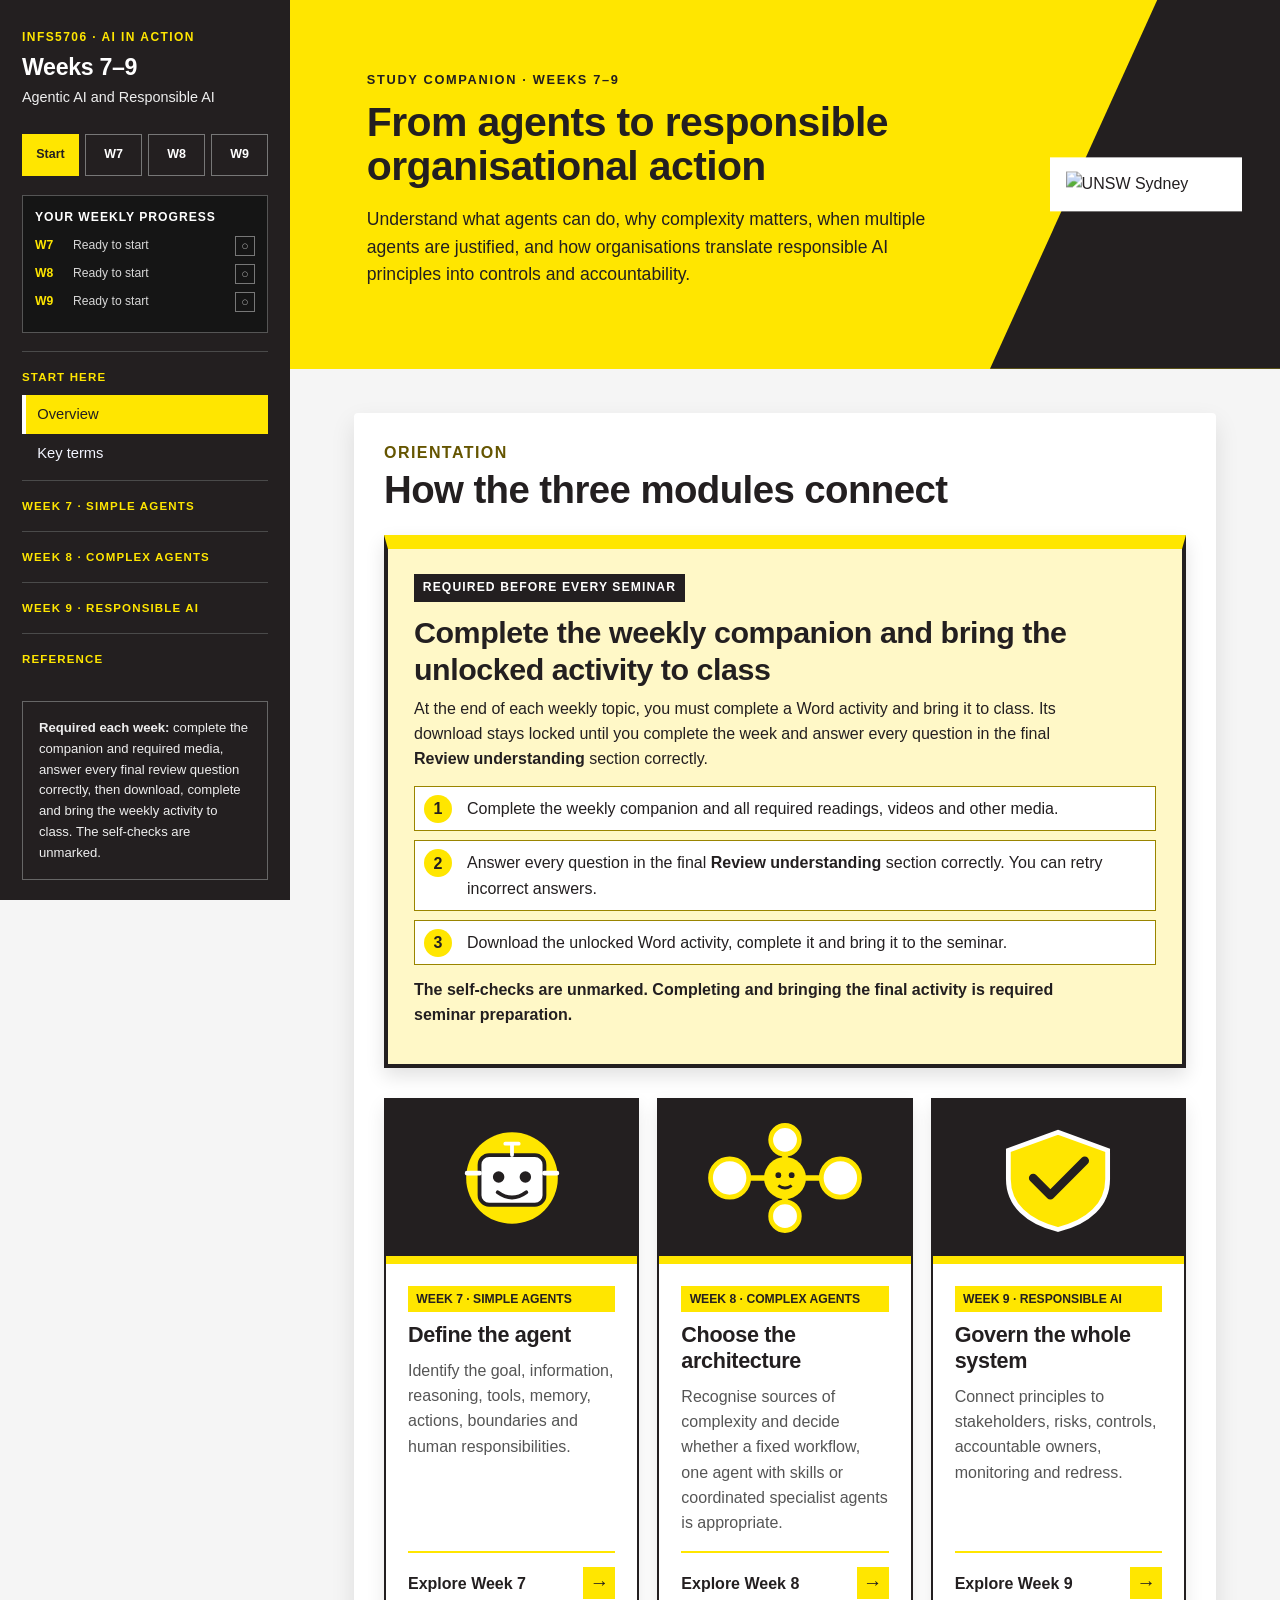
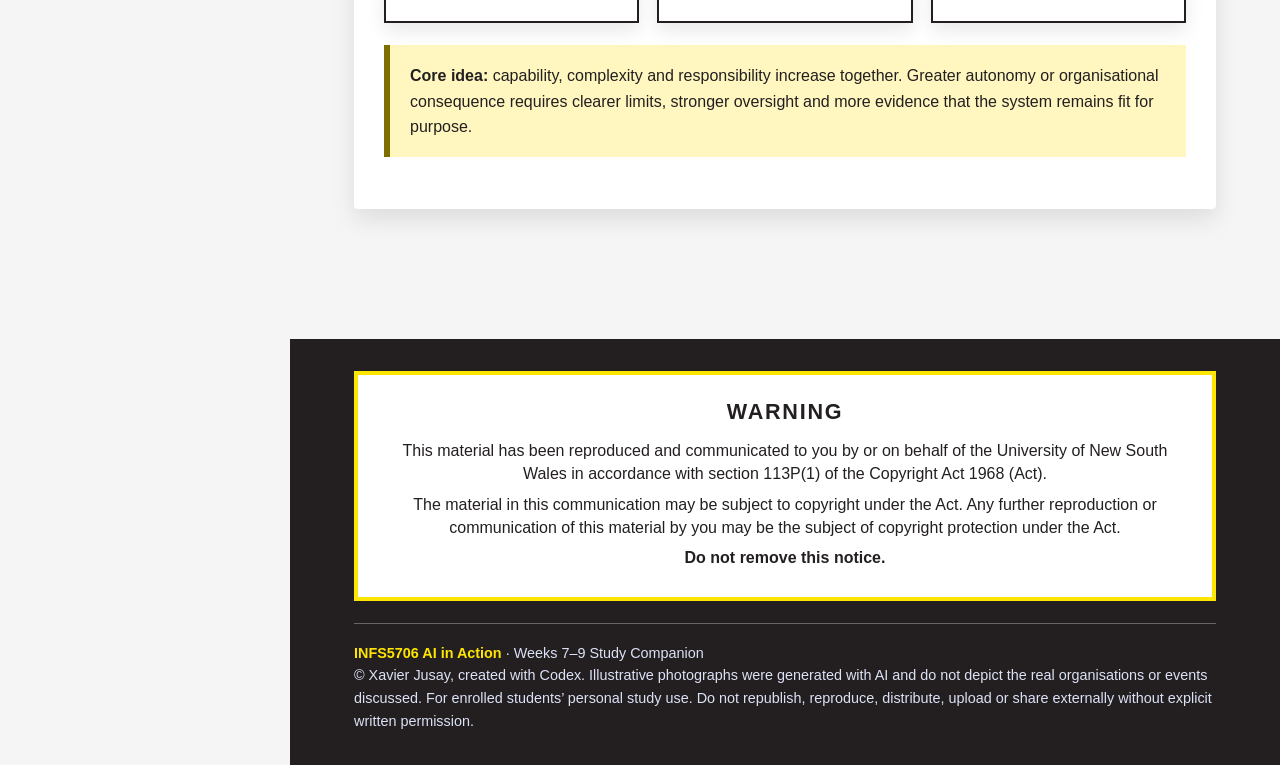
==== commit 0f92364e: "Add files via upload" ====
--- a/index.html
+++ b/index.html
@@ -64,9 +64,10 @@
     .week-switcher { display:grid; grid-template-columns:repeat(4,1fr); gap:6px; margin:0 0 1.15rem; }
     .week-switcher a { display:grid; place-items:center; min-height:42px; border:1px solid #777; color:#fff; text-decoration:none; font-size:.78rem; font-weight:900; }
     .week-switcher a:hover, .week-switcher a.active { background:var(--yellow); border-color:var(--yellow); color:#231f20; }
-    .view-mode { display:grid; grid-template-columns:1fr 1fr; gap:6px; margin:0 0 1rem; }
+    .view-mode { display:none; }
     .view-mode button { min-height:40px; border:1px solid #777; background:transparent; color:#fff; font:800 .76rem/1.2 inherit; cursor:pointer; }
     .view-mode button:hover, .view-mode button.active { background:#fff; border-color:#fff; color:#231f20; }
+    #reference-mode-button { display:none; }
     .progress-card { margin:0 0 1rem; padding:.8rem; border:1px solid #666; color:#fff; }
     .progress-card strong { display:block; font-size:.82rem; margin-bottom:.45rem; }
     .progress-track { height:7px; background:#555; overflow:hidden; }
@@ -93,8 +94,8 @@
       clip-path:polygon(38% 0,100% 0,100% 100%,0 100%);
     }
     .hero .kicker { color:#231f20; font-weight:900; letter-spacing:.13em; font-size:.8rem; }
-    .hero h2 { max-width:820px; font-size:clamp(1.75rem,3.2vw,3rem); line-height:1.08; margin:.6rem 0 1rem; position:relative; z-index:1; }
-    .hero p { max-width:760px; color:#231f20; font-size:1.1rem; position:relative; z-index:1; }
+    .hero h2 { width:min(820px,calc(100% - 270px)); font-size:clamp(1.75rem,3.2vw,3rem); line-height:1.08; margin:.6rem 0 1rem; position:relative; z-index:1; }
+    .hero p { width:min(760px,calc(100% - 270px)); color:#231f20; font-size:1.1rem; position:relative; z-index:1; }
     .hero-brand {
       position:absolute; z-index:2; right:clamp(24px,3vw,54px); top:50%;
       width:clamp(150px,15vw,225px); transform:translateY(-50%);
@@ -129,6 +130,18 @@
     .module-banner h3 { color:var(--yellow); font-size:1.55rem; margin:0 0 .45rem; }
     .module-banner p { color:#e3e8fa; margin:0; max-width:580px; }
     .module-banner svg { width:100%; max-height:170px; }
+    .module-banner-photo { margin:-24px -24px -24px 0; align-self:stretch; min-height:210px; overflow:hidden; border-left:8px solid var(--yellow); }
+    .module-banner-photo img { display:block; width:100%; height:100%; min-height:210px; object-fit:cover; }
+    .case-photo { position:relative; margin:-22px -22px 22px; overflow:hidden; background:#231f20; }
+    .case-photo img { display:block; width:100%; height:clamp(190px,28vw,320px); object-fit:cover; }
+    .case-photo figcaption { position:absolute; right:12px; bottom:10px; padding:.28rem .45rem; background:rgba(35,31,32,.88); color:#fff; font-size:.68rem; font-weight:800; letter-spacing:.04em; }
+    .stage-image { position:relative; margin:18px 0 24px; overflow:hidden; border-bottom:8px solid var(--yellow); background:#231f20; }
+    .stage-image img { display:block; width:100%; height:clamp(210px,34vw,390px); object-fit:cover; }
+    .stage-image.compact img { height:clamp(170px,24vw,270px); }
+    .stage-image figcaption { position:absolute; right:12px; bottom:12px; max-width:min(78%,560px); padding:.38rem .55rem; background:rgba(35,31,32,.9); color:#fff; font-size:.72rem; line-height:1.35; font-weight:800; }
+    .stage-image.instructions img { object-position:center 54%; }
+    .stage-image.skills img { object-position:center 42%; }
+    .stage-image.oversight img { object-position:center 48%; }
     .module-overview { background:#231f20; color:#fff; border-radius:0; padding:24px 26px; margin:0 0 34px; border-left:10px solid var(--yellow); }
     .module-overview h3 { margin:0 0 .55rem; color:var(--yellow); }
     .module-overview p { margin:.35rem 0; color:#e3e8fa; }
@@ -153,6 +166,14 @@
     .card p:last-child, .card ul:last-child { margin-bottom:0; }
     .callout { border-left:6px solid #806d00; background:var(--yellow-soft); padding:18px 20px; border-radius:0; margin:22px 0; }
     .journey-mode-note { margin:0 0 1.2rem; padding:.75rem .85rem; border-left:4px solid var(--yellow); background:#333; color:#f4f4f4; font-size:.8rem; }
+    .week-completion { margin:0 0 1.15rem; padding:12px; background:#151515; border:1px solid #555; }
+    .week-completion > strong { display:block; margin-bottom:9px; color:#fff; font-size:.76rem; letter-spacing:.08em; text-transform:uppercase; }
+    .week-completion-row { display:grid; grid-template-columns:30px 1fr auto; gap:8px; align-items:center; margin:8px 0; color:#fff; font-size:.76rem; }
+    .week-completion-row .week-label { font-weight:900; color:var(--yellow); }
+    .week-completion-row .week-status { color:#d7d7d7; }
+    .week-completion-row .week-mark { width:20px; height:20px; display:grid; place-items:center; border:1px solid #777; color:#aaa; font-weight:900; }
+    .week-completion-row.complete .week-status { color:#fff; font-weight:800; }
+    .week-completion-row.complete .week-mark { background:var(--yellow); border-color:var(--yellow); color:#231f20; }
     .stage-guide { margin:0 0 30px; padding:22px 24px; background:#fff; border-top:8px solid var(--yellow); box-shadow:0 6px 16px rgba(0,0,0,.07); }
     .stage-guide-top { display:flex; align-items:flex-start; justify-content:space-between; gap:20px; }
     .stage-guide .stage-kicker { color:#685600; font-size:.75rem; font-weight:900; letter-spacing:.09em; text-transform:uppercase; }
@@ -164,21 +185,21 @@
     .journey-progress button { min-height:8px; padding:0; border:0; background:#d7d7d7; cursor:pointer; font-size:0; }
     .journey-progress button.complete { background:#806d00; }
     .journey-progress button.current { background:var(--yellow); box-shadow:0 0 0 2px #231f20 inset; }
+    .journey-progress button:disabled { background:#e4e4e4; cursor:not-allowed; opacity:.72; }
+    .journey-progress button.locked::after { content:"\1F512"; display:block; margin-top:-7px; color:#555; font-size:.72rem; }
     .stage-history { margin-top:15px; color:var(--muted); font-size:.84rem; }
     .stage-history strong { color:#231f20; }
-    .guided-start { margin:24px 0 38px; padding:22px; background:#fff; border:1px solid var(--line); }
-    .guided-start h3 { margin:.1rem 0 .35rem; }
-    .guided-start > p { margin:.2rem 0 1rem; color:var(--muted); }
-    .guided-start-grid { display:grid; grid-template-columns:repeat(5,1fr); gap:8px; }
-    .guided-start-grid button { min-height:94px; padding:12px; border:1px solid var(--line); border-top:6px solid var(--yellow); background:#f8f8f8; color:#231f20; text-align:left; font:800 .82rem/1.3 inherit; cursor:pointer; }
-    .guided-start-grid button:hover { background:var(--yellow-soft); border-color:#806d00; }
-    .guided-start-grid small { display:block; margin-top:5px; color:var(--muted); font-weight:600; }
-    .guided-start-next { display:inline-block; margin-top:16px; padding:.8rem 1rem; border:2px solid #231f20; background:var(--yellow); color:#231f20; font:900 .9rem/1.2 inherit; cursor:pointer; }
+    .guided-start-next { display:block; width:max-content; margin:-4px 0 30px auto; padding:.8rem 1rem; border:2px solid #231f20; background:var(--yellow); color:#231f20; font:900 .9rem/1.2 inherit; cursor:pointer; }
     .guided-start-next:hover { background:#231f20; color:#fff; }
     .stage-footer { display:flex; align-items:center; justify-content:space-between; gap:20px; margin:38px 0 8px; padding:20px 22px; border-top:3px solid #231f20; background:#fff; }
     .stage-footer p { margin:0; max-width:68ch; }
     .stage-footer button { flex:0 0 auto; padding:.8rem 1rem; border:2px solid #231f20; background:var(--yellow); color:#231f20; font:900 .9rem/1.2 inherit; cursor:pointer; }
     .stage-footer button:hover { background:#231f20; color:#fff; }
+    .stage-footer button:disabled, .stage-footer button:disabled:hover { background:#e4e4e4; border-color:#777; color:#555; cursor:not-allowed; }
+    .stage-gate-status { margin:.45rem 0 0; color:#5d5200; font-size:.84rem; font-weight:800; }
+    .stage-gate-status.ready { color:#1d6b35; }
+    .nav-section-links a.locked-stage { color:#777; cursor:not-allowed; opacity:.7; }
+    .nav-section-links a.locked-stage::after { content:" \1F512"; font-size:.72rem; }
     body.guided-mode .module > section[data-stage] { display:none; }
     body.guided-mode .module > section[data-stage].active-stage { display:block; }
     body.guided-mode .reveal-section { opacity:1; transform:none; }
@@ -187,7 +208,17 @@
     body.guided-mode .journey-intro { display:none; }
     body.guided-mode .required-section::before,
     body.guided-mode .journey-phase { display:none; }
-    body.guided-mode .section-check { display:none; }
+    body.guided-mode .module.stage-active > .module-head,
+    body.guided-mode .module.stage-active > .module-banner,
+    body.guided-mode .module.stage-active > .module-overview,
+    body.guided-mode .module.stage-active > .time-note,
+    body.guided-mode .module.stage-active > .scenario-thread,
+    body.guided-mode .module.stage-active > .scenario-arc,
+    body.guided-mode .module.stage-active > .journey-intro,
+    body.guided-mode .module.stage-active > .week-journey,
+    body.guided-mode .module.stage-active > .preparation-requirement,
+    body.guided-mode .module.stage-active > .guided-start-next { display:none; }
+    body.guided-mode .section-check { display:block; }
     body.guided-mode #w7-authority .section-check,
     body.guided-mode #w7-instructions .section-check,
     body.guided-mode #w7-run .section-check,
@@ -366,15 +397,22 @@
     .required-case-layout > .case .case-illustration { height:96px; }
     .case-anchor-trace { background:#fff; border:2px solid #231f20; border-top:9px solid var(--yellow); padding:22px; box-shadow:0 8px 18px rgba(0,0,0,.09); }
     .case-anchor-trace h3 { margin:0 0 16px; }
-    .case-trace-grid { display:grid; grid-template-columns:repeat(6,minmax(145px,1fr)); gap:18px; overflow-x:auto; padding:4px 3px 14px; }
+    .case-trace-grid { display:grid; grid-template-columns:repeat(3,minmax(0,1fr)); gap:18px; overflow:visible; padding:4px 3px 14px; }
     .case-trace-step { position:relative; min-height:170px; padding:16px 14px; background:#f5f5f5; border:1px solid #bbb; }
     .case-trace-step:not(:last-child)::after { content:"→"; position:absolute; right:-17px; top:50%; transform:translateY(-50%); z-index:2; color:#806d00; font-size:1.35rem; font-weight:900; }
+    .case-trace-step:nth-child(3)::after { content:"↓"; right:50%; top:auto; bottom:-22px; transform:translateX(50%); }
     .case-trace-step strong { display:block; margin-bottom:8px; color:#231f20; }
     .case-trace-step span { color:#555; font-size:.9rem; line-height:1.4; }
     .case-trace-step.prompt-step { background:var(--yellow-soft); border-color:#806d00; }
     .case-trace-step details { margin:10px 0 0; border-radius:0; }
     .case-trace-step summary { padding:10px; font-size:.82rem; }
     .case-trace-step details .details-body { padding:2px 10px 10px; font-size:.86rem; }
+    .case-mechanism { display:grid; grid-template-columns:repeat(3,minmax(0,1fr)); gap:28px; margin:18px 0 20px; padding:18px; background:#f7f7f7; border-block:2px solid #231f20; }
+    .case-mechanism > div { position:relative; text-align:center; }
+    .case-mechanism > div:not(:last-child)::after { content:"→"; position:absolute; right:-20px; top:35%; color:#806d00; font-size:1.45rem; font-weight:900; }
+    .case-mechanism .mechanism-icon { display:grid; place-items:center; width:58px; height:58px; margin:0 auto 9px; border-radius:50%; background:var(--yellow); color:#231f20; font-size:1.55rem; font-weight:900; }
+    .case-mechanism strong { display:block; margin-bottom:4px; }
+    .case-mechanism small { color:#555; line-height:1.35; }
     .diagnostic-challenge { padding:22px; background:#fff; border:2px solid #231f20; border-top:9px solid var(--yellow); }
     .diagnostic-challenge h3 { margin-top:0; }
     .diagnostic-prompts { display:grid; grid-template-columns:repeat(3,minmax(0,1fr)); gap:12px; margin:16px 0; }
@@ -387,6 +425,31 @@
     .complexity-diagnostic p { margin:0; }
     .complexity-signals { padding:13px 15px; background:var(--yellow-soft); border-left:5px solid var(--yellow); }
     .complexity-signals strong { display:block; margin-bottom:4px; }
+    .visual-sequence { display:grid; grid-template-columns:repeat(3,minmax(0,1fr)); gap:0; margin:20px 0 28px; counter-reset:visual-step; }
+    .visual-sequence > .card { position:relative; min-width:0; padding:18px 34px 14px 16px; border:0; border-top:7px solid var(--yellow); background:transparent; box-shadow:none; }
+    .visual-sequence > .card:not(:last-child)::after { content:"→"; position:absolute; top:42%; right:8px; color:#806d00; font-size:1.45rem; font-weight:900; }
+    .visual-sequence .icon-badge { width:38px; height:38px; margin-bottom:10px; }
+    .visual-options { display:grid; gap:12px; margin:20px 0 28px; }
+    .visual-options.two { grid-template-columns:repeat(2,minmax(0,1fr)); }
+    .visual-options.three { grid-template-columns:repeat(3,minmax(0,1fr)); }
+    .visual-options > .card { padding:18px; border:0; border-left:8px solid var(--yellow); background:#fff; box-shadow:0 3px 10px rgba(0,0,0,.05); }
+    .definition-strip { display:grid; grid-template-columns:repeat(3,minmax(0,1fr)); gap:1px; margin:16px 0; background:#231f20; border:2px solid #231f20; }
+    .definition-strip > div { padding:16px; background:#fff; }
+    .definition-strip strong { display:block; color:#806d00; margin-bottom:5px; }
+    .diagnosis-line { display:grid; grid-template-columns:repeat(3,minmax(0,1fr)); margin:12px 0 26px; border-block:2px solid #231f20; }
+    .diagnosis-line > div { padding:15px 18px; }
+    .diagnosis-line > div + div { border-left:1px solid #aaa; }
+    .diagnosis-line strong { display:block; margin-bottom:4px; }
+    .state-layers { display:grid; gap:8px; margin:18px 0 24px; }
+    .state-layer { display:grid; grid-template-columns:minmax(180px,.38fr) 1fr; gap:18px; align-items:center; padding:14px 18px; border-left:10px solid var(--yellow); background:#fff; box-shadow:0 3px 10px rgba(0,0,0,.05); }
+    .state-layer:nth-child(2) { margin-inline:5%; border-left-color:#806d00; }
+    .state-layer:nth-child(3) { margin-inline:10%; border-left-color:#231f20; }
+    .state-layer strong { font-size:1.02rem; }
+    .oversight-path { list-style:none; padding:0; margin:22px 0 28px; display:grid; gap:0; counter-reset:oversight-step; }
+    .oversight-path li { counter-increment:oversight-step; display:grid; grid-template-columns:52px minmax(140px,.32fr) 1fr; gap:16px; align-items:center; padding:15px 12px; border-bottom:1px solid #aaa; }
+    .oversight-path li::before { content:counter(oversight-step); display:grid; place-items:center; width:40px; height:40px; border-radius:50%; background:var(--yellow); font-weight:900; }
+    .oversight-path strong { font-size:1.05rem; }
+    .oversight-path small { display:block; margin-top:4px; color:#5f5100; font-weight:800; }
     .case-source { margin:16px 0 0; padding-top:14px; border-top:1px solid #ccc; }
     .scope-strip { display:grid; grid-template-columns:repeat(4,minmax(0,1fr)); gap:12px; margin:20px 0; }
     .scope-strip div { padding:16px; background:#231f20; color:#fff; border-bottom:7px solid var(--yellow); }
@@ -470,6 +533,20 @@
     .knowledge-checks { display:grid; grid-template-columns:repeat(2,minmax(0,1fr)); gap:18px; margin:20px 0 30px; }
     .knowledge-checks .quick-check { margin:0; }
     .knowledge-checks .question-number { color:#655500; font-size:.76rem; letter-spacing:.08em; font-weight:900; text-transform:uppercase; }
+    .prep-download { margin:36px 0 12px; padding:28px 30px 30px; background:#231f20; color:#fff; border-top:12px solid var(--yellow); box-shadow:0 10px 24px rgba(0,0,0,.18); }
+    .prep-download .prep-label { display:inline-block; margin-bottom:12px; padding:.32rem .55rem; background:var(--yellow); color:#231f20; font-size:.76rem; font-weight:900; letter-spacing:.09em; text-transform:uppercase; }
+    .prep-download h3 { margin:.1rem 0 .65rem; color:#fff; font-size:clamp(1.55rem,3vw,2.2rem); }
+    .prep-download p { max-width:72ch; color:#f1f1f1; }
+    .prep-download a { display:inline-block; margin-top:12px; padding:1rem 1.25rem; background:var(--yellow); border:3px solid var(--yellow); color:#231f20; font-size:1rem; font-weight:900; text-decoration:none; }
+    .prep-download a:hover { background:#fff; border-color:#fff; color:#231f20; }
+    .preparation-requirement { margin:24px 0 30px; padding:24px 26px; background:#fff8c7; border:4px solid #231f20; border-top:14px solid var(--yellow); box-shadow:0 8px 18px rgba(0,0,0,.12); }
+    .preparation-requirement .requirement-label { display:inline-block; margin-bottom:10px; padding:.3rem .55rem; background:#231f20; color:#fff; font-size:.76rem; font-weight:900; letter-spacing:.09em; text-transform:uppercase; }
+    .preparation-requirement h3 { margin:.1rem 0 .55rem; font-size:clamp(1.35rem,2.6vw,1.9rem); color:#231f20; }
+    .preparation-requirement > p { margin:.35rem 0 .8rem; max-width:78ch; }
+    .preparation-steps { margin:.9rem 0 .4rem; padding:0; list-style:none; counter-reset:required-step; display:grid; gap:9px; }
+    .preparation-steps li { position:relative; min-height:42px; padding:9px 12px 9px 52px; background:#fff; border:1px solid #9a8500; counter-increment:required-step; }
+    .preparation-steps li::before { content:counter(required-step); position:absolute; left:9px; top:8px; width:28px; height:28px; display:grid; place-items:center; background:var(--yellow); color:#231f20; font-weight:900; border-radius:50%; }
+    .preparation-requirement .unlock-note { margin-top:12px; font-weight:900; }
     .choices { display:grid; gap:9px; }
     .choice { text-align:left; border:1px solid var(--line); background:#fff; padding:12px 14px; border-radius:0; cursor:pointer; font:inherit; color:var(--ink); }
     .choice:hover { border-color:#231f20; background:var(--yellow-soft); }
@@ -524,6 +601,15 @@
       .diagnostic-prompts { grid-template-columns:1fr; }
       .complexity-diagnostic li { grid-template-columns:46px minmax(0,1fr); }
       .complexity-signals { grid-column:1 / -1; }
+      .visual-sequence, .visual-options.two, .visual-options.three, .definition-strip, .diagnosis-line { grid-template-columns:1fr; }
+      .visual-sequence > .card:not(:last-child)::after { content:"↓"; top:auto; bottom:-18px; right:50%; }
+      .diagnosis-line > div + div { border-left:0; border-top:1px solid #aaa; }
+      .state-layer, .oversight-path li { grid-template-columns:46px 1fr; }
+      .state-layer { margin-inline:0 !important; }
+      .oversight-path li > div { grid-column:2; }
+      .case-trace-grid { grid-template-columns:repeat(2,minmax(0,1fr)); }
+      .case-trace-step:nth-child(3)::after { content:"→"; right:-17px; top:50%; bottom:auto; transform:translateY(-50%); }
+      .case-trace-step:nth-child(even):not(:last-child)::after { content:"↓"; right:50%; top:auto; bottom:-22px; transform:translateX(50%); }
     }
     @media (max-width:650px) {
       .module > section + section { margin-top:56px; }
@@ -531,6 +617,8 @@
       .case-progression { grid-template-columns:1fr; }
       .spectrum { grid-template-columns:1fr 1fr; }
       .hero { padding-top:46px; }
+      .hero::after { display:none; }
+      .hero h2, .hero p { width:100%; max-width:none; }
       .hero-brand { position:relative; right:auto; top:auto; width:190px; transform:none; margin-top:28px; }
       .comparison { font-size:.9rem; }
       .comparison th, .comparison td { padding:10px; }
@@ -538,9 +626,11 @@
       .stage-guide-top, .stage-footer { display:block; }
       .stage-output { margin-top:14px; }
       .stage-footer button { width:100%; margin-top:14px; }
-      .guided-start-grid { grid-template-columns:1fr; }
+      .guided-start-next { width:100%; margin-top:0; }
       .scope-strip, .values-equation { grid-template-columns:1fr; }
       .principles-visual { grid-template-columns:1fr; }
+      .case-trace-grid, .case-mechanism { grid-template-columns:1fr; }
+      .case-trace-step:not(:last-child)::after, .case-trace-step:nth-child(3)::after, .case-trace-step:nth-child(even):not(:last-child)::after, .case-mechanism > div:not(:last-child)::after { content:"↓"; right:50%; top:auto; bottom:-22px; transform:translateX(50%); }
       .principles-centre { grid-column:1; }
       .w9-section-icon { width:40px; height:40px; font-size:1.05rem; }
       .responsibility-flow li { grid-template-columns:48px 1fr; }
@@ -566,6 +656,9 @@
       .week-recap ul { grid-template-columns:1fr; }
       .week-card { min-height:0; }
       .media-lesson { grid-template-columns:1fr; }
+      .module-banner { grid-template-columns:1fr; padding-bottom:0; }
+      .module-banner-photo { margin:20px -24px 0; min-height:220px; border-left:0; border-top:8px solid var(--yellow); }
+      .module-banner-photo img { min-height:220px; }
       .reading-lesson { grid-template-columns:58px 1fr; }
       .reading-lesson a { grid-column:1 / -1; text-align:center; }
     }
@@ -607,7 +700,12 @@
         <button type="button" id="guided-mode-button" class="active" aria-pressed="true">Guided journey</button>
         <button type="button" id="reference-mode-button" aria-pressed="false">Reference view</button>
       </div>
-      <div class="journey-mode-note" id="journey-mode-note">One stage is shown at a time. Use Continue to follow the intended learning journey.</div>
+      <div class="week-completion" id="week-completion" aria-live="polite">
+        <strong>Your weekly progress</strong>
+        <div class="week-completion-row" data-completion-week="week7"><span class="week-label">W7</span><span class="week-status">Ready to start</span><span class="week-mark" aria-hidden="true">○</span></div>
+        <div class="week-completion-row" data-completion-week="week8"><span class="week-label">W8</span><span class="week-status">Ready to start</span><span class="week-mark" aria-hidden="true">○</span></div>
+        <div class="week-completion-row" data-completion-week="week9"><span class="week-label">W9</span><span class="week-status">Ready to start</span><span class="week-mark" aria-hidden="true">○</span></div>
+      </div>
       <div class="progress-card" id="section-progress" aria-live="polite" hidden>
         <strong id="progress-label">Section 1 of 1</strong>
         <div class="progress-track" aria-hidden="true"><span class="progress-fill" id="progress-fill"></span></div>
@@ -656,7 +754,7 @@
           <div class="nav-section-links"><a href="#sources">Sources and further study</a></div>
         </div>
       </nav>
-      <div class="rail-note">Complete the required weekly companion and its required media before the seminar. The self-checks are unmarked.</div>
+      <div class="rail-note"><strong>Required each week:</strong> complete the companion and required media, answer every final review question correctly, then download, complete and bring the weekly activity to class. The self-checks are unmarked.</div>
     </aside>
 
     <main id="main-content">
@@ -673,6 +771,17 @@
         <section class="orientation page-view active-view" id="overview" data-view="overview">
           <div class="section-label">Orientation</div>
           <h2 class="section-title">How the three modules connect</h2>
+          <div class="preparation-requirement" role="note" aria-label="Required preparation for every seminar">
+            <div class="requirement-label">Required before every seminar</div>
+            <h3>Complete the weekly companion and bring the unlocked activity to class</h3>
+            <p>At the end of each weekly topic, you must complete a Word activity and bring it to class. Its download stays locked until you complete the week and answer every question in the final <strong>Review understanding</strong> section correctly.</p>
+            <ol class="preparation-steps">
+              <li>Complete the weekly companion and all required readings, videos and other media.</li>
+              <li>Answer every question in the final <strong>Review understanding</strong> section correctly. You can retry incorrect answers.</li>
+              <li>Download the unlocked Word activity, complete it and bring it to the seminar.</li>
+            </ol>
+            <p class="unlock-note">The self-checks are unmarked. Completing and bringing the final activity is required seminar preparation.</p>
+          </div>
           <div class="grid three">
             <a class="week-card" href="#w7-overview" aria-label="Open Week 7: Simple agents">
               <div class="week-card-visual" aria-hidden="true">
@@ -702,9 +811,15 @@
             <h2 class="section-title">What are simple AI agents?</h2>
             <p>This week begins with a familiar workplace task and builds towards an understanding of how a simple AI agent can help complete it.</p>
           </div>
+          <div class="preparation-requirement" role="note" aria-label="Required Week 7 preparation">
+            <div class="requirement-label">Required Week 7 preparation</div>
+            <h3>Complete the companion and bring your Simple Agent Candidate Card</h3>
+            <ol class="preparation-steps"><li>Complete Week 7 and its required media.</li><li>Answer all four final review questions correctly to unlock the download.</li><li>Complete the Word card and bring it to the seminar.</li></ol>
+            <p class="unlock-note">The self-checks are unmarked. The activity download remains locked until all four final answers are correct.</p>
+          </div>
           <div class="module-banner">
             <div><h3>How can AI move from answering a question to supporting a task?</h3><p>A simple agent helps complete a defined piece of work step by step, while people retain responsibility for important decisions and actions.</p></div>
-            <svg viewBox="0 0 360 170" role="img" aria-label="A user goal flows into a bounded agent and then to a reviewed output."><defs><marker id="arrow7" markerWidth="8" markerHeight="8" refX="6" refY="3" orient="auto"><path d="M0,0 L0,6 L7,3 z" fill="#ffe600"/></marker></defs><circle cx="42" cy="85" r="28" fill="#ffe600"/><text x="42" y="90" text-anchor="middle" font-size="14" font-weight="700" fill="#231f20">GOAL</text><path d="M74 85 H118" stroke="#ffe600" stroke-width="4" marker-end="url(#arrow7)"/><rect x="128" y="35" width="122" height="100" rx="4" fill="#fff"/><text x="189" y="62" text-anchor="middle" font-size="15" font-weight="800" fill="#231f20">AGENT</text><rect x="144" y="75" width="42" height="24" rx="2" fill="#f1f1f1"/><rect x="192" y="75" width="42" height="24" rx="2" fill="#f1f1f1"/><rect x="144" y="105" width="90" height="17" rx="2" fill="#fff7bf"/><path d="M255 85 H292" stroke="#ffe600" stroke-width="4" marker-end="url(#arrow7)"/><rect x="301" y="57" width="48" height="56" rx="4" fill="#fff7bf"/><path d="M315 84 l9 9 14-19" fill="none" stroke="#231f20" stroke-width="5"/></svg>
+            <figure class="module-banner-photo"><img src="assets/week-7-frontline-agent.jpg" alt="A frontline employee reviewing a customer enquiry at a computer in a contemporary workplace." loading="lazy" decoding="async"></figure>
           </div>
           <div class="module-overview" id="w7-overview">
             <h3>What will you learn this week?</h3>
@@ -786,7 +901,7 @@
             <div class="scenario-thread"><div class="scenario-label">Back to our scenario</div><p><strong>The recurring service-enquiry agent is an organisational agent.</strong> It supports an approved service process, uses organisational guidance and prepares an output for an authorised employee. Its permissions and boundaries must therefore be defined by the organisation, and responsibility cannot be assigned to the person who configured it alone.</p></div>
             </div></details>
             <div class="callout"><strong>Course terminology:</strong> there is no universally agreed boundary between a simple and complex agent. In this course, a <strong>simple agent</strong> supports one bounded outcome using limited knowledge or tools, a manageable process and explicit human-controlled boundaries.</div>
-            <div class="quick-check section-check" data-answer="1" data-explanation="Agentic behaviour is evident when the system pursues a defined goal by selecting or coordinating permitted steps within its boundaries."><div class="question-number">Pause and check</div><h3>Which feature most clearly indicates agentic behaviour?</h3><div class="choices"><button class="choice">The system produces conversational text.</button><button class="choice">The system pursues a goal through permitted steps.</button></div><div class="feedback" aria-live="polite"></div></div>
+            <div class="quick-check section-check" data-answer="1" data-explanation="Agentic behaviour is evident when the system pursues a defined goal by selecting or coordinating permitted steps within its boundaries."><div class="question-number">Pause and check</div><h3>Which feature most clearly indicates agentic behaviour?</h3><div class="choices"><button class="choice">The system produces conversational text.</button><button class="choice">The system pursues a goal through permitted steps.</button><button class="choice">The system produces detailed answers without using a template.</button></div><div class="feedback" aria-live="polite"></div></div>
           </section>
 
           <section id="w7-capabilities" class="required-section" data-stage="2">
@@ -794,14 +909,6 @@
             <h2>What must be designed into a simple agent? <span class="section-time">About 7 min</span></h2>
             <p>A simple agent brings together a small number of building blocks. Each one answers a different design question.</p>
             <div class="scenario-thread"><div class="scenario-label">Scenario step 2</div><p><strong>The enquiry becomes a bounded agent task.</strong> The agent supports one outcome: help the employee prepare the next appropriate response to this recurring service disruption. Each building block below contributes to that task.</p></div>
-            <div class="grid three">
-              <div class="card"><div class="icon-badge" aria-hidden="true">◎</div><h3>Outcome or goal</h3><p>Prepare an appropriate next step for the employee to review.</p></div>
-              <div class="card"><div class="icon-badge" aria-hidden="true">≡</div><h3>Instructions</h3><p>Gather required details, consult approved guidance, state uncertainty and escalate defined situations.</p></div>
-              <div class="card"><div class="icon-badge" aria-hidden="true">AI</div><h3>AI model: reasoning and planning</h3><p>Interprets the customer’s description, identifies gaps and selects an appropriate permitted next step.</p></div>
-              <div class="card"><div class="icon-badge" aria-hidden="true">▤</div><h3>Knowledge</h3><p>Approved troubleshooting, service-disruption and escalation guidance.</p></div>
-              <div class="card"><div class="icon-badge" aria-hidden="true">⚙</div><h3>Tool</h3><p>Searches the approved guidance supplied to the prototype.</p></div>
-              <div class="card"><div class="icon-badge" aria-hidden="true">↻</div><h3>Task context and state</h3><p>Tracks what the customer reported, which details remain missing and which steps have already been attempted.</p></div>
-            </div>
             <div class="diagram" role="img" aria-label="A user provides an outcome or goal to an agent made of instructions, knowledge, model and task context. The agent produces a response or uses a permitted tool, with human review.">
               <div class="diagram-title">Anatomy of a bounded simple agent</div>
               <div class="agent-anatomy">
@@ -812,11 +919,11 @@
                 <div><div class="diagram-node">Response or permitted tool</div><div class="diagram-node human" style="margin-top:10px">Human review</div></div>
               </div>
             </div>
-            <details><summary>How are context, state and memory different?</summary><div class="details-body"><div class="grid three"><div class="card"><h3>Context</h3><p>Information available during the current interaction.</p></div><div class="card"><h3>State</h3><p>Information recording progress through the current task.</p></div><div class="card"><h3>Memory</h3><p>Information retained for use in later interactions.</p></div></div><p>A simple agent may use context and temporary state without retaining long-term memory.</p></div></details>
+            <details><summary>How are context, state and memory different?</summary><div class="details-body"><div class="definition-strip"><div><strong>Context</strong>Information available during the current interaction.</div><div><strong>State</strong>Information recording progress through the current task.</div><div><strong>Memory</strong>Information retained for use in later interactions.</div></div><p>A simple agent may use context and temporary state without retaining long-term memory.</p></div></details>
 
             <details><summary>Explore examples of tools an agent might use</summary><div class="details-body">
               <p>A tool is a capability the agent is permitted to call while completing its task. The platform hosts the agent; tools extend what the agent can retrieve, process or change. Producing ordinary text may be a direct model output and does not always require a separate tool.</p>
-              <div class="grid three">
+              <div class="grid three visual-sequence">
                 <div class="card"><div class="icon-badge" aria-hidden="true">⌕</div><h3>Information tools</h3><p>Search approved documents, websites, databases or records.</p></div>
                 <div class="card"><div class="icon-badge" aria-hidden="true">∑</div><h3>Processing tools</h3><p>Calculate, analyse data, convert formats or apply a defined rule.</p></div>
                 <div class="card"><div class="icon-badge" aria-hidden="true">⚙</div><h3>Action tools</h3><p>Send a message, update a record, create a case or trigger a workflow when explicitly authorised.</p></div>
@@ -848,7 +955,7 @@
               <p><strong>Optional reading, about 3 min:</strong> read the introductory explanation of Computer Use and the safety guidance on confirmation, permissions and consequential actions. <a href="https://learn.chatgpt.com/docs/computer-use" target="_blank" rel="noopener">Open the focused documentation ↗</a></p>
             </div></details>
             <div class="callout"><strong>Keep the first design bounded:</strong> one user, one outcome, a limited set of information or tools, and a clear point where a person reviews, decides or acts.</div>
-            <div class="quick-check section-check" data-answer="1" data-explanation="A tool extends what the agent can retrieve, process or change. The goal and operating boundaries are defined through the wider agent design."><div class="question-number">Pause and check</div><h3>What is the role of a tool in an agent?</h3><div class="choices"><button class="choice">It defines the agent’s goal and authority.</button><button class="choice">It performs a permitted retrieval, processing step or action.</button></div><div class="feedback" aria-live="polite"></div></div>
+            <div class="quick-check section-check" data-answer="1" data-explanation="A tool extends what the agent can retrieve, process or change. The goal and operating boundaries are defined through the wider agent design."><div class="question-number">Pause and check</div><h3>What is the role of a tool in an agent?</h3><div class="choices"><button class="choice">It defines the agent’s goal and authority.</button><button class="choice">It performs a permitted retrieval, processing step or action.</button><button class="choice">It stores every interaction as permanent organisational memory.</button></div><div class="feedback" aria-live="polite"></div></div>
           </section>
 
           <section id="w7-simple" class="required-section" data-stage="2">
@@ -864,7 +971,7 @@
               <div><span class="pill">FOCUSED READING · APPROX. 5 MIN</span><h3>AI agents in project management: benefits and key use cases</h3><p>Read only <strong>“What are AI agents?”</strong>, <strong>“How do AI agents work in project management?”</strong> and <strong>“Step 1: Start with pilot use cases”</strong>. Identify the distinction from fixed automation, the operating loop and the case for beginning with a focused use case. Treat product claims as vendor claims.</p></div>
               <a href="https://www.atlassian.com/agile/project-management/ai-agents#what-are-ai-agents" target="_blank" rel="noopener">Open the focused reading ↗</a>
             </div>
-            <div class="quick-check section-check" data-answer="0" data-explanation="One bounded outcome, limited approved information and a clear human handoff are strong indicators that a simple-agent design may be suitable."><div class="question-number">Pause and check</div><h3>Which use case is the stronger candidate for a simple agent?</h3><div class="choices"><button class="choice">Preparing one bounded recommendation from approved guidance.</button><button class="choice">Resolving every service problem and changing customer accounts independently.</button></div><div class="feedback" aria-live="polite"></div></div>
+            <div class="quick-check section-check" data-answer="0" data-explanation="One bounded outcome, limited approved information and a clear human handoff are strong indicators that a simple-agent design may be suitable."><div class="question-number">Pause and check</div><h3>Which use case is the stronger candidate for a simple agent?</h3><div class="choices"><button class="choice">Preparing one bounded recommendation from approved guidance.</button><button class="choice">Resolving every service problem and changing customer accounts independently.</button><button class="choice">Monitoring several departments and autonomously reprioritising their work.</button></div><div class="feedback" aria-live="polite"></div></div>
           </section>
 
           <section id="w7-authority" class="required-section" data-stage="2">
@@ -892,20 +999,17 @@
                 <p class="source-note">If the embedded player is unavailable, <a href="https://www.youtube.com/watch?v=G9UcQ1eD87M" target="_blank" rel="noopener">open the clip on YouTube ↗</a>.</p>
               </div>
             </div>
-            <div class="quick-check section-check" data-answer="1" data-explanation="As authority increases, the potential consequences increase, so permissions, review, escalation and stopping conditions must become stronger."><div class="question-number">Pause and check</div><h3>What should happen as an agent receives greater authority?</h3><div class="choices"><button class="choice">Human oversight can be reduced because the agent is more capable.</button><button class="choice">Permissions, controls and review requirements should become stronger.</button></div><div class="feedback" aria-live="polite"></div></div>
+            <div class="quick-check section-check" data-answer="1" data-explanation="As authority increases, the potential consequences increase, so permissions, review, escalation and stopping conditions must become stronger."><div class="question-number">Pause and check</div><h3>What should happen as an agent receives greater authority?</h3><div class="choices"><button class="choice">Human oversight can be reduced because the agent is more capable.</button><button class="choice">Permissions, controls and review requirements should become stronger.</button><button class="choice">The agent should receive broader access so it can resolve exceptions independently.</button></div><div class="feedback" aria-live="polite"></div></div>
           </section>
 
           <section id="w7-instructions" class="required-section" data-stage="3">
             <h2>How do design decisions become agent instructions? <span class="section-time">About 8 min</span></h2>
+            <figure class="stage-image instructions"><img src="assets/week-7-instructions.jpg" alt="A person translating a customer-service workflow into a structured checklist and operating design." loading="lazy" decoding="async"><figcaption>Instructions begin with a designed workflow, clear boundaries and an expected output.</figcaption></figure>
             <p>Instructions are the bridge between the intended service and the agent configured in a builder. The quality of the instructions depends on the quality of the design decisions made first.</p>
             <div class="scenario-thread"><div class="scenario-label">Scenario step 5</div><p><strong>The recurring-disruption enquiry now becomes an operating instruction.</strong> The design decisions about the user, outcome, inputs, process, output and authority must be expressed clearly enough for the agent builder to use.</p></div>
 
             <div class="instruction-example weak"><strong>A weak starting instruction</strong>Help an employee respond to a customer who reports recurring internet dropouts.</div>
-            <div class="grid three">
-              <div class="card"><div class="icon-badge" aria-hidden="true">?</div><h3>Unclear outcome</h3><p>The agent does not know what successful support should produce.</p></div>
-              <div class="card"><div class="icon-badge" aria-hidden="true">⌕</div><h3>Missing process</h3><p>It does not know what to gather, check or ask before responding.</p></div>
-              <div class="card"><div class="icon-badge" aria-hidden="true">!</div><h3>Undefined authority</h3><p>Sources, prohibited actions, escalation and human responsibility are unspecified.</p></div>
-            </div>
+            <div class="diagnosis-line" aria-label="Three weaknesses in the starting instruction"><div><strong>Unclear outcome</strong>The successful result is undefined.</div><div><strong>Missing process</strong>Required questions, checks and sources are absent.</div><div><strong>Undefined authority</strong>Prohibited actions, escalation and human responsibility are unspecified.</div></div>
 
             <h3>1. Which six elements must be designed before the tool is configured?</h3>
             <div class="design-decisions" aria-label="Six decisions for designing a bounded agent">
@@ -934,7 +1038,7 @@
             <h3>3. How is the design configured and refined?</h3>
             <div class="design-loop" aria-label="Agent design refinement cycle"><div>Design</div><div>Configure</div><div>Observe</div><div>Refine</div></div>
             <p>When behaviour is poor, diagnose the design: is the goal unclear, information missing, process underspecified, output ambiguous or authority excessive?</p>
-            <div class="quick-check section-check" data-answer="0" data-explanation="The user, outcome, inputs, process, output and authority should be decided before they are translated into a builder’s configuration fields."><div class="question-number">Pause and check</div><h3>What should happen before an agent is configured in a builder?</h3><div class="choices"><button class="choice">Define the six design elements and translate them into instructions.</button><button class="choice">Select every available tool and let the platform infer the design.</button></div><div class="feedback" aria-live="polite"></div></div>
+            <div class="quick-check section-check" data-answer="0" data-explanation="The user, outcome, inputs, process, output and authority should be decided before they are translated into a builder’s configuration fields."><div class="question-number">Pause and check</div><h3>What should happen before an agent is configured in a builder?</h3><div class="choices"><button class="choice">Define the six design elements and translate them into instructions.</button><button class="choice">Select every available tool and let the platform infer the design.</button><button class="choice">Begin with a broad goal and define boundaries after observing the deployed agent.</button></div><div class="feedback" aria-live="polite"></div></div>
           </section>
 
           <section id="w7-platforms" class="required-section" data-stage="4">
@@ -951,7 +1055,7 @@
               <div class="media-card"><div><div class="type">OPTIONAL VIDEO · MICROSOFT LEARN</div><h3>What are AI agents?</h3><p>A video-led introduction covering the main parts of an AI agent. This is excluded from the required pathway time.</p></div><a href="https://learn.microsoft.com/en-us/shows/ai-agents-for-beginners/what-are-ai-agents" target="_blank" rel="noopener">Watch on Microsoft Learn ↗</a></div>
               <div class="media-card"><div><div class="type">OPTIONAL REFERENCE · APPROX. 2 MIN</div><h3>Introduction to agents</h3><p>Read only <strong>“How agents work”</strong> and its component table for Microsoft’s account of instructions, the model, orchestration, knowledge and skills.</p></div><a href="https://learn.microsoft.com/en-us/agents/design-guidelines/intro-to-agents#how-agents-work" target="_blank" rel="noopener">Open the focused reference ↗</a></div>
             </div>
-            <div class="quick-check section-check" data-answer="1" data-explanation="A builder provides configuration capabilities. People remain responsible for defining the intended outcome, information, process, authority and human responsibilities."><div class="question-number">Pause and check</div><h3>What does an agent builder provide?</h3><div class="choices"><button class="choice">A complete organisational design and automatic approval for deployment.</button><button class="choice">A way to configure instructions, knowledge and permitted capabilities.</button></div><div class="feedback" aria-live="polite"></div></div>
+            <div class="quick-check section-check" data-answer="1" data-explanation="A builder provides configuration capabilities. People remain responsible for defining the intended outcome, information, process, authority and human responsibilities."><div class="question-number">Pause and check</div><h3>What does an agent builder provide?</h3><div class="choices"><button class="choice">A complete organisational design and automatic approval for deployment.</button><button class="choice">A way to configure instructions, knowledge and permitted capabilities.</button><button class="choice">A guarantee that every configured response complies with organisational policy.</button></div><div class="feedback" aria-live="polite"></div></div>
           </section>
 
           <section id="w7-triggers" class="required-section" data-stage="4">
@@ -959,7 +1063,7 @@
             <h2>What starts and ends an agent run? <span class="section-time">About 4 min</span></h2>
             <p>An agent needs a defined trigger that begins the work and explicit conditions that end it. A trigger starts a run; it does not expand the agent’s authority.</p>
             <div class="scenario-thread"><div class="scenario-label">Scenario step 7</div><p><strong>The employee initiates this agent.</strong> When a recurring-disruption enquiry arrives, the authorised employee provides the case information and asks the agent to prepare a recommended next step. A monitoring agent could instead begin on a schedule or when a defined event occurs.</p></div>
-            <div class="grid three">
+            <div class="grid three visual-sequence">
               <div class="card"><div class="icon-badge" aria-hidden="true">▶</div><h3>User-triggered</h3><p>A person starts the run by making a request, selecting an action or providing a case.</p></div>
               <div class="card"><div class="icon-badge" aria-hidden="true">◷</div><h3>Scheduled</h3><p>The run begins at a defined time or interval, such as checking public prices each morning.</p></div>
               <div class="card"><div class="icon-badge" aria-hidden="true">⚡</div><h3>Event-triggered</h3><p>The run begins when a defined event occurs, such as a new enquiry entering an approved queue.</p></div>
@@ -970,7 +1074,7 @@
               <div class="card"><h3>Normal completion</h3><p>The defined outcome has been reached, the requested output has been prepared or the user ends the run.</p></div>
               <div class="card"><h3>Limit or escalation</h3><p>The agent reaches a maximum number of attempts or a time limit, encounters repeated tool failure, lacks required information, moves beyond its guidance or requires human approval.</p></div>
             </div>
-            <div class="quick-check section-check" data-answer="0" data-explanation="A trigger determines when a run begins. Instructions, permissions and boundaries determine what the agent may do during that run."><div class="question-number">Pause and check</div><h3>Does a scheduled trigger give an agent greater authority?</h3><div class="choices"><button class="choice">No. The trigger changes when work begins, not what is permitted.</button><button class="choice">Yes. Scheduled agents may act without the usual boundaries.</button></div><div class="feedback" aria-live="polite"></div></div>
+            <div class="quick-check section-check" data-answer="0" data-explanation="A trigger determines when a run begins. Instructions, permissions and boundaries determine what the agent may do during that run."><div class="question-number">Pause and check</div><h3>Does a scheduled trigger give an agent greater authority?</h3><div class="choices"><button class="choice">No. The trigger changes when work begins, not what is permitted.</button><button class="choice">Yes. Scheduled agents may act without the usual boundaries.</button><button class="choice">Only when the trigger runs outside normal business hours.</button></div><div class="feedback" aria-live="polite"></div></div>
           </section>
 
           <section id="w7-run" class="required-section" data-stage="4">
@@ -993,23 +1097,24 @@
               <div class="run-step human"><strong>Employee reviews and decides</strong><p>The employee verifies the information and recommendation, then chooses the human-controlled outcome.</p><div class="run-outcomes"><span>Act within authority</span><span>Escalate or refer</span></div></div>
             </div>
             <div class="run-loop-note"><span aria-hidden="true">↶</span>If required information is still missing, return to “Assess the information”.</div>
-            <div class="quick-check section-check" data-answer="1" data-explanation="The agent should gather the required details and reassess the case instead of inventing information or proceeding as though the case were complete."><div class="question-number">Pause and check</div><h3>What should the agent do when required information is missing?</h3><div class="choices"><button class="choice">Infer the missing details and complete the recommendation.</button><button class="choice">Request the missing details and return to assessment.</button></div><div class="feedback" aria-live="polite"></div></div>
+            <div class="quick-check section-check" data-answer="1" data-explanation="The agent should gather the required details and reassess the case instead of inventing information or proceeding as though the case were complete."><div class="question-number">Pause and check</div><h3>What should the agent do when required information is missing?</h3><div class="choices"><button class="choice">Infer the missing details and complete the recommendation.</button><button class="choice">Request the missing details and return to assessment.</button><button class="choice">Use the most common value from earlier cases and label it as confirmed.</button></div><div class="feedback" aria-live="polite"></div></div>
           </section>
 
           <section id="w7-record" class="optional-section" data-stage="4">
             <h2>What should be visible after an agent run? <span class="section-time">Optional · about 4 min</span></h2>
             <p>An organisational agent should leave enough information for an authorised person to understand what happened, review the result and respond when something went wrong. The detail required should reflect the consequences of the task.</p>
             <div class="scenario-thread"><div class="scenario-label">Scenario step 9</div><p><strong>The employee reviews more than the final recommendation.</strong> They should be able to see what goal the agent pursued, what information and approved guidance it used, what it attempted, what remains uncertain and why it completed, stopped or escalated.</p></div>
-            <div class="grid three">
+            <div class="visual-options three">
               <div class="card"><div class="icon-badge" aria-hidden="true">◎</div><h3>Goal and result</h3><p>What outcome was requested, what output was produced and whether the work was completed.</p></div>
               <div class="card"><div class="icon-badge" aria-hidden="true">⌕</div><h3>Sources, tools and actions</h3><p>What information the agent used, which permitted tools it called and what actions it attempted or completed.</p></div>
               <div class="card"><div class="icon-badge" aria-hidden="true">!</div><h3>Uncertainty and intervention</h3><p>What remained uncertain, why the run stopped or escalated, and where a person reviewed, approved or intervened.</p></div>
             </div>
             <div class="callout"><strong>An observable run supports review and accountability.</strong> A polished final answer alone may hide missing information, inappropriate tool use or a failed step.</div>
-            <div class="quick-check section-check" data-answer="0" data-explanation="An inspectable record helps a person review the sources, tools, actions, uncertainty and points of intervention behind the final result."><div class="question-number">Pause and check</div><h3>Why should the complete agent run be inspectable?</h3><div class="choices"><button class="choice">So a person can review how the result was produced and where intervention occurred.</button><button class="choice">So the final response can replace all human judgement.</button></div><div class="feedback" aria-live="polite"></div></div>
+            <div class="quick-check section-check" data-answer="0" data-explanation="An inspectable record helps a person review the sources, tools, actions, uncertainty and points of intervention behind the final result."><div class="question-number">Pause and check</div><h3>Why should the complete agent run be inspectable?</h3><div class="choices"><button class="choice">So a person can review how the result was produced and where intervention occurred.</button><button class="choice">So the final response can replace all human judgement.</button><button class="choice">So the organisation can evaluate the agent only by its completion speed.</button></div><div class="feedback" aria-live="polite"></div></div>
           </section>
           <section id="w7-knowledge-check" class="required-section" data-stage="5">
             <h2>How well do you understand simple agents? <span class="section-time">About 5 min</span></h2>
+            <figure class="stage-image compact"><img src="assets/week-7-frontline-agent.jpg" alt="A frontline employee reviewing a customer enquiry before deciding what action to take." loading="lazy" decoding="async"><figcaption>Review the whole Week 7 journey from customer problem to employee-reviewed recommendation.</figcaption></figure>
             <p>Use these four unmarked knowledge checks to apply ideas from across the week. Select one answer for each question to receive immediate feedback.</p>
             <div class="knowledge-checks">
               <div class="quick-check" data-answer="1" data-explanation="The weakness is in the input and process design. The agent should be required to collect defined information before recommending a next step, then stop or escalate when essential information remains unavailable.">
@@ -1057,6 +1162,13 @@
                 <div class="feedback" aria-live="polite"></div>
               </div>
             </div>
+            <div class="prep-download" id="w7-preparation-download" hidden>
+              <div class="prep-label">Required seminar preparation</div>
+              <h3>Prepare one item for the seminar</h3>
+              <p>Download and complete the <strong>Simple Agent Candidate Card</strong>. Choose one recurring task from work, study or everyday life that might be supported by a simple agent. Use a hypothetical example and do not include personal, confidential or sensitive information.</p>
+              <p>Bring the completed one-page card to class. You will briefly explain your candidate to another student before applying the same design questions to the organisational case introduced in the seminar.</p>
+              <a id="w7-preparation-download-link" download>Download the Word template ↓</a>
+            </div>
           </section>
           <div class="week-recap">
             <h3>What should you take from Week 7?</h3>
@@ -1073,9 +1185,15 @@
             <h2 class="section-title">How should complex agentic systems be designed?</h2>
             <p>Complexity can arise inside one agent or through coordination among several agents. Agent count is one design choice, not a definition of complexity.</p>
           </div>
+          <div class="preparation-requirement" role="note" aria-label="Required Week 8 preparation">
+            <div class="requirement-label">Required Week 8 preparation</div>
+            <h3>Complete the companion and bring your Agent Architecture Decision Card</h3>
+            <ol class="preparation-steps"><li>Complete Week 8 and its required media.</li><li>Answer all four final review questions correctly to unlock the download.</li><li>Complete the Word card and bring it to the seminar.</li></ol>
+            <p class="unlock-note">The self-checks are unmarked. The activity download remains locked until all four final answers are correct.</p>
+          </div>
           <div class="module-banner">
             <div><h3>Why should complexity come before architecture?</h3><p>Understand the work first, then choose the simplest architecture that can perform it reliably and within its authority.</p></div>
-            <svg viewBox="0 0 360 170" role="img" aria-label="Three architecture options: fixed workflow, one agent with skills, and coordinated specialist agents."><rect x="14" y="52" width="94" height="66" rx="10" fill="#fff"/><rect x="133" y="52" width="94" height="66" rx="10" fill="#ffe600"/><rect x="252" y="52" width="94" height="66" rx="10" fill="#fff"/><path d="M110 85 H127 M229 85 H246" stroke="#ffe600" stroke-width="5"/><path d="M123 78 L131 85 L123 92 M242 78 L250 85 L242 92" fill="none" stroke="#ffe600" stroke-width="4"/><text x="61" y="76" text-anchor="middle" font-size="12" font-weight="800" fill="#231f20"><tspan x="61">FIXED</tspan><tspan x="61" dy="17">WORKFLOW</tspan></text><text x="180" y="76" text-anchor="middle" font-size="12" font-weight="800" fill="#231f20"><tspan x="180">ONE AGENT</tspan><tspan x="180" dy="17">+ SKILLS</tspan></text><text x="299" y="68" text-anchor="middle" font-size="12" font-weight="800" fill="#231f20"><tspan x="299">COORDINATED</tspan><tspan x="299" dy="17">SPECIALIST</tspan><tspan x="299" dy="17">AGENTS</tspan></text></svg>
+            <figure class="module-banner-photo"><img src="assets/week-8-coordination.jpg" alt="A multidisciplinary team coordinating a complex workflow across shared displays and a process board." loading="lazy" decoding="async"></figure>
           </div>
           <div class="module-overview" id="w8-overview">
             <h3>What will you learn this week?</h3>
@@ -1134,12 +1252,13 @@
                 <p class="source-note">If the embedded player is unavailable, <a href="https://www.youtube.com/watch?v=sWH0T4Zez6I" target="_blank" rel="noopener">open the video on YouTube ↗</a>.</p>
               </div>
             </div>
-            <div class="quick-check section-check" data-answer="1" data-explanation="Complexity can come from tasks, information, pathways, memory, authority and coordination. The number of agents is an architecture choice made after diagnosing the work."><div class="question-number">Pause and check</div><h3>Does a complex agentic task automatically require multiple agents?</h3><div class="choices"><button class="choice">Yes. Every complex task should be divided among specialists.</button><button class="choice">No. One capable agent may still manage the complete task reliably.</button></div><div class="feedback" aria-live="polite"></div></div>
+            <div class="quick-check section-check" data-answer="1" data-explanation="Complexity can come from tasks, information, pathways, memory, authority and coordination. The number of agents is an architecture choice made after diagnosing the work."><div class="question-number">Pause and check</div><h3>Does a complex agentic task automatically require multiple agents?</h3><div class="choices"><button class="choice">Yes. Every complex task should be divided among specialists.</button><button class="choice">No. One capable agent may still manage the complete task reliably.</button><button class="choice">Only when the task requires more than one external tool.</button></div><div class="feedback" aria-live="polite"></div></div>
           </section>
 
           <section id="w8-skills" class="required-section" data-stage="2">
             <div class="journey-phase" data-phase="2">Package capabilities</div>
             <h2>Could a reusable skill absorb the complexity? <span class="section-time">About 6 min</span></h2>
+            <figure class="stage-image skills"><img src="assets/week-8-skills.jpg" alt="Three organised capability kits feeding into one central workspace." loading="lazy" decoding="async"><figcaption>A skill packages a repeatable capability so one agent can select and use it when appropriate.</figcaption></figure>
             <p>Week 7 introduced a skill as a reusable capability that can package instructions, approved knowledge, tools and a repeatable procedure. Week 8 uses that idea as an architecture choice: before creating another agent, ask whether the required specialisation could become a skill used by the existing agent.</p>
             <div class="callout"><strong>Concept and implementation are different.</strong> A skill is conceptually a reusable capability. Platforms may implement that capability through graphical configurations, workflows, instructions and resources, or files such as <code>SKILL.md</code>. The packaging varies while the design purpose remains the same.</div>
             <div class="skill-stack" aria-label="Relationship among a tool, skill, agent and multi-agent system">
@@ -1151,20 +1270,20 @@
             <div class="callout"><strong>Architecture principle:</strong> a new capability does not automatically require a new agent. Start by asking whether one agent can use a well-bounded skill reliably.</div>
 
             <h3>Why might a capability become a skill?</h3>
-            <div class="grid three">
+            <div class="grid three visual-sequence">
               <div class="card"><div class="icon-badge" aria-hidden="true">▣</div><h3>Package specialist work</h3><p>Keep a repeatable procedure, its approved guidance and its expected output together.</p></div>
               <div class="card"><div class="icon-badge" aria-hidden="true">↻</div><h3>Reuse it consistently</h3><p>Apply the same capability across relevant cases or agents without repeating the complete instruction each time.</p></div>
               <div class="card"><div class="icon-badge" aria-hidden="true">≡</div><h3>Keep the agent manageable</h3><p>Separate specialist procedures from the agent’s overall goal, routing and authority instructions.</p></div>
             </div>
             <div class="scenario-thread"><div class="scenario-label">Scenario decision 2</div><p><strong>Can the existing agent use several skills?</strong> The agent could use a technical-investigation skill, a billing-impact skill and a remediation-and-handover skill. Each would package its required information, approved guidance, procedure, output and escalation conditions. One capable agent could sequence the skills while retaining a coherent view of the enquiry.</p></div>
-            <div class="grid three">
+            <div class="grid three visual-sequence">
               <div class="card"><div class="icon-badge" aria-hidden="true">◉</div><h3>One agent, several skills</h3><p>The agent selects the capability that fits the case while maintaining the overall goal and context.</p></div>
               <div class="card"><div class="icon-badge" aria-hidden="true">◉◉</div><h3>Several agents, distinct skills</h3><p>Each specialist agent owns a bounded capability when separate context, permissions or responsibility are justified.</p></div>
               <div class="card"><div class="icon-badge" aria-hidden="true">→</div><h3>Fixed workflow with skills</h3><p>Routing is predetermined and each stage invokes the required reusable capability.</p></div>
             </div>
 
             <h3>What would a skill need to specify?</h3>
-            <div class="grid three">
+            <div class="grid three visual-sequence">
               <div class="card"><div class="icon-badge" aria-hidden="true">▶</div><h3>Trigger and inputs</h3><p>When the skill applies and what information it requires.</p></div>
               <div class="card"><div class="icon-badge" aria-hidden="true">⚙</div><h3>Procedure and resources</h3><p>What steps it follows and which approved knowledge or tools it may use.</p></div>
               <div class="card"><div class="icon-badge" aria-hidden="true">■</div><h3>Output and limits</h3><p>What it must produce and when it must stop, return an error or escalate.</p></div>
@@ -1192,7 +1311,7 @@
             <p>Consider a specialist agent when the work requires a separate goal, materially different instructions or context, distinct permissions, independent execution, a separate review point or evidence that specialisation improves quality, reliability or control.</p>
             <div class="callout"><strong>Review skills as privileged instructions.</strong> A skill can influence planning, tool use and actions. Organisations therefore need to review, approve and version the skill and restrict the information and tools it can use.</div>
             <p><strong>Optional reading, about 2 min:</strong> read only “Risks and safety”, concentrating on approval, trust and the permissions available to a skill. This extension is excluded from the required pathway time. <a href="https://developers.openai.com/api/docs/guides/tools-skills#risks-and-safety" target="_blank" rel="noopener">Open the safety section ↗</a></p>
-            <div class="quick-check section-check" data-answer="0" data-explanation="A reusable skill is the simpler option when it can package the specialist procedure without requiring a separate goal, context, permissions or responsibility boundary."><div class="question-number">Pause and check</div><h3>When should you consider adding a skill before adding another agent?</h3><div class="choices"><button class="choice">When one agent can reliably use the bounded capability within the same task context.</button><button class="choice">Whenever the capability contains more than one procedural step.</button></div><div class="feedback" aria-live="polite"></div></div>
+            <div class="quick-check section-check" data-answer="0" data-explanation="A reusable skill is the simpler option when it can package the specialist procedure without requiring a separate goal, context, permissions or responsibility boundary."><div class="question-number">Pause and check</div><h3>When should you consider adding a skill before adding another agent?</h3><div class="choices"><button class="choice">When one agent can reliably use the bounded capability within the same task context.</button><button class="choice">Whenever the capability contains more than one procedural step.</button><button class="choice">When the capability would benefit from a different interface or visual identity.</button></div><div class="feedback" aria-live="polite"></div></div>
           </section>
 
           <section id="w8-cases" class="required-section" data-stage="3">
@@ -1215,14 +1334,14 @@
               <div class="media-card"><div><div class="type">FOCUSED CASE READING · APPROX. 4 MIN</div><h3>UK utilities customer-service automation</h3><p>Read Section 5.4 for the workflow, pilot and results, then Section 5.5 for why the authors associate the hierarchical pattern with a stable, policy-constrained pipeline.</p></div><a href="https://www.techscience.com/jai/v8n1/67006/html" target="_blank" rel="noopener">Open the targeted sections ↗</a></div>
               <div class="media-guidance"><div class="type">READ WITH CAUTION</div><h3>What should you extract?</h3><ul><li>Which responsibilities were separated?</li><li>What information moved between components?</li><li>Where did employee refinement remain?</li><li>How small was the reported pilot, and what does that limit?</li></ul><p class="source-note">Harri Renney, Maxim Nethercott, Nathan Renney and Peter Hayes, <em>Journal on Artificial Intelligence</em>, 8, 231–257. <a href="https://doi.org/10.32604/jai.2026.078487" target="_blank" rel="noopener">DOI ↗</a></p></div>
             </div>
-            <div class="quick-check section-check" data-answer="1" data-explanation="The Mars Rover case establishes the single-agent baseline: complex trade-offs can remain with one agent when the complete scenario can be considered coherently without specialist handovers."><div class="question-number">Pause and check</div><h3>Why does the Mars Rover case begin the progression?</h3><div class="choices"><button class="choice">It proves that single-agent systems always outperform multiple agents.</button><button class="choice">It shows that task complexity alone does not justify multiple agents.</button></div><div class="feedback" aria-live="polite"></div></div>
+            <div class="quick-check section-check" data-answer="1" data-explanation="The Mars Rover case establishes the single-agent baseline: complex trade-offs can remain with one agent when the complete scenario can be considered coherently without specialist handovers."><div class="question-number">Pause and check</div><h3>Why does the Mars Rover case begin the progression?</h3><div class="choices"><button class="choice">It proves that single-agent systems always outperform multiple agents.</button><button class="choice">It shows that task complexity alone does not justify multiple agents.</button><button class="choice">It shows that rover decisions can be made without reasoning or trade-offs.</button></div><div class="feedback" aria-live="polite"></div></div>
           </section>
 
           <section id="w8-multi" class="required-section" data-stage="3">
             <div class="journey-phase" data-phase="3">Compare architectures</div>
             <h2>Which architecture is justified? <span class="section-time">About 8 min · includes 5 min reading</span></h2>
             <div class="scenario-thread"><div class="scenario-label">Scenario decision 3</div><p><strong>Compare three plausible designs.</strong> Design A uses a fixed sequence of technical, billing and remediation stages. Design B extends the existing agent so it can select and sequence those skills. Design C introduces a coordinating agent that routes bounded work to technical-support and billing-remediation specialists. The number of stages alone cannot decide among them.</p></div>
-            <div class="grid three" role="group" aria-label="Comparison of a fixed workflow, one agent with skills and coordinated specialist agents.">
+            <div class="visual-options three" role="group" aria-label="Comparison of a fixed workflow, one agent with skills and coordinated specialist agents.">
               <div class="card"><div class="icon-badge" aria-hidden="true">1→2→3</div><h3>Design A: fixed workflow</h3><p>Use predetermined routing when the stages and decision rules are stable, repeatable and sufficiently predictable.</p></div>
               <div class="card"><div class="icon-badge" aria-hidden="true">◉</div><h3>Design B: one agent with skills</h3><p>Use one agent when judgement is required and it can select skills while maintaining the complete task context reliably.</p></div>
               <div class="card"><div class="icon-badge" aria-hidden="true">◉◉</div><h3>Design C: specialist agents</h3><p>Separate agents when distinct context, permissions, responsibility or independent work produces a demonstrable benefit.</p></div>
@@ -1245,15 +1364,16 @@
               <label for="w8-architecture-decision"><strong>Make the architecture decision.</strong> For the recurring-service-disruption scenario, choose a fixed workflow, one agent with skills or coordinated specialist agents. Give one reason for your choice and identify one condition that would cause you to reconsider it.</label>
               <textarea id="w8-architecture-decision" placeholder="I would choose… because… I would reconsider this choice if…"></textarea>
             </div>
-            <div class="quick-check section-check" data-answer="0" data-explanation="Multiple agents are justified only when specialisation creates a demonstrable improvement in quality, reliability, control or another relevant outcome that outweighs coordination costs."><div class="question-number">Pause and check</div><h3>What is the strongest justification for introducing multiple agents?</h3><div class="choices"><button class="choice">Evidence that specialisation provides sufficient value to outweigh added coordination costs.</button><button class="choice">The workflow contains several stages and therefore needs one agent per stage.</button></div><div class="feedback" aria-live="polite"></div></div>
+            <div class="quick-check section-check" data-answer="0" data-explanation="Multiple agents are justified only when specialisation creates a demonstrable improvement in quality, reliability, control or another relevant outcome that outweighs coordination costs."><div class="question-number">Pause and check</div><h3>What is the strongest justification for introducing multiple agents?</h3><div class="choices"><button class="choice">Evidence that specialisation provides sufficient value to outweigh added coordination costs.</button><button class="choice">The workflow contains several stages and therefore needs one agent per stage.</button><button class="choice">Each specialist can use a different model, regardless of whether outcomes improve.</button></div><div class="feedback" aria-live="polite"></div></div>
           </section>
 
           <section id="w8-patterns" class="required-section" data-stage="4">
             <div class="journey-phase" data-phase="4">Design coordination</div>
             <h2>How can multiple agents be coordinated? <span class="section-time">About 5 min</span></h2>
+            <figure class="stage-image compact"><img src="assets/week-8-coordination.jpg" alt="A multidisciplinary team coordinating connected work across shared displays and a process board." loading="lazy" decoding="async"><figcaption>Coordination requires shared context, explicit roles and a clear owner for the complete outcome.</figcaption></figure>
             <p>After specialist agents are justified, the architecture must specify how work is routed, what each role receives and produces, how control moves and how the overall outcome remains coherent.</p>
             <div class="scenario-thread"><div class="scenario-label">Scenario decision 4</div><p><strong>If Design C is selected, how should it operate?</strong> A coordinator could retain the employee interaction and call the appropriate specialist, or it could hand control to that specialist. The choice affects who owns the case context, how the output returns and where the employee reviews the recommendation.</p></div>
-            <div class="grid three">
+            <div class="grid three visual-sequence">
               <div class="card"><div class="mini-pattern" aria-hidden="true"><span>1</span><b>→</b><span>2</span><b>→</b><span>3</span></div><h3>Pre-defined workflow</h3><p>Sequence and routing rules are established in advance. It suits stable, repeatable and policy-constrained processes.</p></div>
               <div class="card"><div class="mini-pattern" aria-hidden="true"><span>A</span><b>←</b><span style="background:#806d00">M</span><b>→</b><span>B</span></div><h3>Manager pattern</h3><p>A coordinator implemented as a central agent selects specialists and combines their outputs while maintaining one overall interaction.</p></div>
               <div class="card"><div class="mini-pattern" aria-hidden="true"><span>A</span><b>⇒</b><span>B</span></div><h3>Handover pattern</h3><p>The active agent transfers task control to another agent whose capabilities better fit the situation.</p></div>
@@ -1262,7 +1382,7 @@
             <p><strong>Terminology:</strong> coordinator is the generic role responsible for directing or reconciling work. An orchestrator is a coordinating component. A manager pattern keeps control with a central agent, while a handover pattern transfers active control.</p>
             <h3>What must be defined at every handover?</h3>
             <p>A handover needs an explicit interface contract so that each participant knows what it will receive, what it must produce and what happens when the transfer is incomplete.</p>
-            <div class="grid three">
+            <div class="grid three visual-sequence">
               <div class="card"><div class="icon-badge" aria-hidden="true">↓</div><h3>Input</h3><p>The case information, status, uncertainty and prior actions that must be transferred.</p></div>
               <div class="card"><div class="icon-badge" aria-hidden="true">↑</div><h3>Output</h3><p>The format, evidence and confidence information the receiving agent or person requires.</p></div>
               <div class="card"><div class="icon-badge" aria-hidden="true">✓</div><h3>Acceptance and failure</h3><p>Who receives the output and when it should be accepted, returned, retried, escalated or stopped.</p></div>
@@ -1288,10 +1408,10 @@
             </div>
 
             <h3>Where should context and state live?</h3>
-            <div class="grid three">
-              <div class="card"><div class="icon-badge" aria-hidden="true">◎</div><h3>Shared case state</h3><p>The authoritative record of the goal, current stage, completed work, important facts and next responsibility.</p></div>
-              <div class="card"><div class="icon-badge" aria-hidden="true">◫</div><h3>Local context</h3><p>The information one specialist requires for its bounded responsibility.</p></div>
-              <div class="card"><div class="icon-badge" aria-hidden="true">↻</div><h3>Long-term memory</h3><p>Information retained across separate runs only when there is a justified purpose, permission and retention rule.</p></div>
+            <div class="state-layers" role="img" aria-label="Three layers of system information: shared case state for the complete workflow, local context for a specialist, and justified long-term memory across runs.">
+              <div class="state-layer"><strong>Shared case state</strong><span>The authoritative record of the goal, current stage, completed work, important facts and next responsibility.</span></div>
+              <div class="state-layer"><strong>Local specialist context</strong><span>The subset of information one specialist requires for its bounded responsibility.</span></div>
+              <div class="state-layer"><strong>Long-term memory</strong><span>Information retained across separate runs only when there is a justified purpose, permission and retention rule.</span></div>
             </div>
             <div class="callout"><strong>State ownership matters:</strong> if several components can independently alter the case record, the system may lose track of which information and status are authoritative.</div>
 
@@ -1308,13 +1428,13 @@
             </table>
 
             <h3>What should be visible across the complete workflow?</h3>
-            <div class="grid three">
+            <div class="grid three visual-sequence">
               <div class="card"><div class="icon-badge" aria-hidden="true">↦</div><h3>Routing and responsibility</h3><p>Which agent, skill or person handled each stage and why control transferred.</p></div>
               <div class="card"><div class="icon-badge" aria-hidden="true">◎</div><h3>Context, tools and outputs</h3><p>What each component received, which tools it used and what it produced.</p></div>
               <div class="card"><div class="icon-badge" aria-hidden="true">!</div><h3>Failure and intervention</h3><p>Where uncertainty or failure arose, what recovery occurred and where a person reviewed, approved or stopped the work.</p></div>
             </div>
             <div class="callout"><strong>System completion is separate from component completion.</strong> The orchestrator must determine whether the overall outcome has been reached, a limit has been encountered or a person must intervene.</div>
-            <div class="quick-check section-check" data-answer="1" data-explanation="A component can finish its assigned task while the overall goal remains incomplete, inconsistent or blocked. The system needs shared state and an explicit completion decision."><div class="question-number">Pause and check</div><h3>If every specialist reports completion, is the overall workflow necessarily complete?</h3><div class="choices"><button class="choice">Yes. Component completion automatically establishes system completion.</button><button class="choice">No. The system must still determine whether the overall outcome was reached.</button></div><div class="feedback" aria-live="polite"></div></div>
+            <div class="quick-check section-check" data-answer="1" data-explanation="A component can finish its assigned task while the overall goal remains incomplete, inconsistent or blocked. The system needs shared state and an explicit completion decision."><div class="question-number">Pause and check</div><h3>If every specialist reports completion, is the overall workflow necessarily complete?</h3><div class="choices"><button class="choice">Yes. Component completion automatically establishes system completion.</button><button class="choice">No. The system must still determine whether the overall outcome was reached.</button><button class="choice">Only when specialists complete their tasks in the originally planned order.</button></div><div class="feedback" aria-live="polite"></div></div>
           </section>
 
           <section id="w8-platforms" class="optional-section" data-stage="5">
@@ -1330,10 +1450,11 @@
               </tbody>
             </table>
             <p><strong>Focused reading, about 2 min:</strong> read the “Tools for building declarative agents” table and compare the recommended use cases for no-code, low-code and pro-code approaches. <a href="https://learn.microsoft.com/en-us/microsoft-365/copilot/extensibility/declarative-agent-tool-comparison#tools-for-building-declarative-agents" target="_blank" rel="noopener">Open the comparison table ↗</a></p>
-            <div class="quick-check section-check" data-answer="0" data-explanation="Platform requirements should follow the selected architecture. A bounded no-code builder may be sufficient until the design genuinely requires routing, shared state, permissions and managed handovers."><div class="question-number">Pause and check</div><h3>What should determine the required sophistication of the platform?</h3><div class="choices"><button class="choice">The capabilities required by the justified architecture.</button><button class="choice">The number of advanced features advertised by the vendor.</button></div><div class="feedback" aria-live="polite"></div></div>
+            <div class="quick-check section-check" data-answer="0" data-explanation="Platform requirements should follow the selected architecture. A bounded no-code builder may be sufficient until the design genuinely requires routing, shared state, permissions and managed handovers."><div class="question-number">Pause and check</div><h3>What should determine the required sophistication of the platform?</h3><div class="choices"><button class="choice">The capabilities required by the justified architecture.</button><button class="choice">The number of advanced features advertised by the vendor.</button><button class="choice">The level of technical sophistication the project team wants to demonstrate.</button></div><div class="feedback" aria-live="polite"></div></div>
           </section>
           <section id="w8-knowledge-check" class="required-section" data-stage="6">
             <h2>How well do you understand complex agents? <span class="section-time">About 5 min</span></h2>
+            <figure class="stage-image compact skills"><img src="assets/week-8-skills.jpg" alt="Several modular capability kits converging on one central work area." loading="lazy" decoding="async"><figcaption>Review the Week 8 decision: fixed workflow, one capable agent with skills, or coordinated specialist agents?</figcaption></figure>
             <p>Use these four unmarked knowledge checks to apply ideas from across the week. Select one answer for each question to receive immediate feedback.</p>
             <div class="knowledge-checks">
               <div class="quick-check" data-answer="2" data-explanation="The restricted information and separate approval boundary provide a substantive reason for specialist separation. A coordinator can retain the overall case context while the billing specialist receives only the information and authority required for its bounded role.">
@@ -1381,6 +1502,13 @@
                 <div class="feedback" aria-live="polite"></div>
               </div>
             </div>
+            <div class="prep-download" id="w8-preparation-download" hidden>
+              <div class="prep-label">Required seminar preparation</div>
+              <h3>Prepare one item for the seminar</h3>
+              <p>Download and complete the <strong>Agent Architecture Decision Card</strong>. Start with your Week 7 agent candidate, or another bounded task, and introduce one change that makes the work more complex.</p>
+              <p>Bring the completed one-page card to the seminar. You will use it to explain and defend whether the task needs a fixed workflow, one capable agent, a reusable skill or multiple coordinated agents.</p>
+              <a id="w8-preparation-download-link" download>Download the Word template ↓</a>
+            </div>
           </section>
           <div class="week-recap">
             <h3>What should you take from Week 8?</h3>
@@ -1397,9 +1525,15 @@
             <h2 class="section-title">How can organisations put Responsible AI into action?</h2>
             <p>Responsible AI requires organisations to govern the complete system: technology, people, processes, controls and consequences.</p>
           </div>
+          <div class="preparation-requirement" role="note" aria-label="Required Week 9 preparation">
+            <div class="requirement-label">Required Week 9 preparation</div>
+            <h3>Complete the companion and bring your Responsible AI Action Record</h3>
+            <ol class="preparation-steps"><li>Complete Week 9 and its required media.</li><li>Answer all four final review questions correctly to unlock the download.</li><li>Complete the Word record and bring it to the seminar.</li></ol>
+            <p class="unlock-note">The self-checks are unmarked. The activity download remains locked until all four final answers are correct.</p>
+          </div>
           <div class="module-banner">
             <div><h3>How do principles become organisational action?</h3><p>Responsible AI connects values to stakeholders, harms, controls, accountable owners, monitoring and redress.</p></div>
-            <svg viewBox="0 0 360 170" role="img" aria-label="A shield protects people through layered responsible AI controls."><path d="M180 18 L282 50 V93 C282 130 238 153 180 164 C122 153 78 130 78 93 V50 Z" fill="#ffe600"/><path d="M180 38 L257 62 V94 C257 116 226 135 180 146 C134 135 103 116 103 94 V62 Z" fill="#fff"/><circle cx="180" cy="83" r="22" fill="#231f20"/><path d="M137 129 C142 105 158 96 180 96 C202 96 218 105 223 129" fill="#231f20"/><path d="M153 76 l17 17 38-45" fill="none" stroke="#ffe600" stroke-width="8" stroke-linecap="round" stroke-linejoin="round"/></svg>
+            <figure class="module-banner-photo"><img src="assets/week-9-governance.jpg" alt="A diverse organisational review group examining evidence and risks around an AI-enabled service." loading="lazy" decoding="async"></figure>
           </div>
           <div class="module-overview" id="w9-overview">
             <h3>What will you learn this week?</h3>
@@ -1421,19 +1555,10 @@
               <div class="principles-centre">Responsible organisational action</div>
               <div class="principle-tile principle-se">Reliability and safety</div><div class="principle-tile principle-s">Transparency and explainability</div><div class="principle-tile principle-sw">Contestability</div><div class="principle-tile principle-w">Accountability</div>
             </div>
-            <div class="grid two principle-cards">
-              <div class="card"><h3>Human, societal and environmental wellbeing</h3><p>AI should benefit individuals, society and the environment.</p></div>
-              <div class="card"><h3>Human-centred values</h3><p>AI should respect human rights, diversity and individual autonomy.</p></div>
-              <div class="card"><h3>Fairness</h3><p>AI should be inclusive and accessible and avoid unfair discrimination.</p></div>
-              <div class="card"><h3>Privacy protection and security</h3><p>AI should uphold privacy rights, data protection and security.</p></div>
-              <div class="card"><h3>Reliability and safety</h3><p>AI should operate reliably according to its intended purpose.</p></div>
-              <div class="card"><h3>Transparency and explainability</h3><p>People should know when AI significantly affects them and be able to understand its role.</p></div>
-              <div class="card"><h3>Contestability</h3><p>People should have a timely way to challenge significant AI uses or outcomes.</p></div>
-              <div class="card"><h3>Accountability</h3><p>People responsible across the AI lifecycle should be identifiable and accountable.</p></div>
-            </div>
+            <p class="source-note"><strong>Read the visual clockwise:</strong> begin with wellbeing and human-centred values, then examine fairness, privacy, reliability, transparency, contestability and accountability. The principles overlap and must be interpreted together for the organisational context.</p>
             <div class="callout"><strong>Principles state the desired outcome.</strong> Organisations still need to identify affected stakeholders, foreseeable harms, controls, accountable owners, evidence and pathways for redress.</div>
             <p><strong>Focused reading, about 4 min:</strong> read “About the AI Ethics Principles” and the eight principle descriptions from “Human, societal and environmental wellbeing” through “Accountability”. Skip the archived development resources. <a href="https://www.industry.gov.au/publications/australias-ai-ethics-principles#the-ai-ethics-principles" target="_blank" rel="noopener">Open the targeted principles ↗</a></p>
-            <div class="quick-check section-check" data-answer="1" data-explanation="Contestability concerns a timely way to challenge an AI use or outcome. Accountability concerns identifiable people who remain answerable for decisions across the lifecycle."><div class="question-number">Pause and check</div><h3>A person can identify who approved an AI system but has no practical way to challenge its decision. Which principle is most clearly missing?</h3><div class="choices"><button class="choice">Accountability</button><button class="choice">Contestability</button></div><div class="feedback" aria-live="polite"></div></div>
+            <div class="quick-check section-check" data-answer="1" data-explanation="Contestability concerns a timely way to challenge an AI use or outcome. Accountability concerns identifiable people who remain answerable for decisions across the lifecycle."><div class="question-number">Pause and check</div><h3>A person can identify who approved an AI system but has no practical way to challenge its decision. Which principle is most clearly missing?</h3><div class="choices"><button class="choice">Accountability</button><button class="choice">Contestability</button><button class="choice">Transparency and explainability</button></div><div class="feedback" aria-live="polite"></div></div>
           </section>
 
           <section id="w9-controls" class="required-section" data-stage="2">
@@ -1463,35 +1588,35 @@
             <h3>What should monitoring reveal?</h3>
             <div class="monitor-grid"><div><strong>Performance</strong>Is the system doing what was intended?</div><div><strong>Distribution of harm</strong>Who experiences errors or disadvantage?</div><div><strong>Control effectiveness</strong>Are safeguards operating and changing outcomes?</div><div><strong>Complaints and redress</strong>Can affected people be heard and supported?</div><div><strong>Thresholds</strong>When must use be escalated, paused or stopped?</div></div>
             <details><summary>Risk and harm are related but distinct</summary><div class="details-body"><p>A <strong>risk</strong> is the possibility of an unacceptable outcome. A <strong>harm</strong> is the negative consequence experienced by a person, organisation, community or society. Controls can target the probability of the event, the severity of the consequence, or both.</p></div></details>
-            <div class="quick-check section-check" data-answer="0" data-explanation="A control without an owner may exist on paper yet fail in operation. Ownership establishes who implements, reviews, escalates and remains answerable for it."><div class="question-number">Pause and check</div><h3>An organisation specifies a monthly bias review but assigns no role to perform or act on it. What is the immediate weakness?</h3><div class="choices"><button class="choice">The control has no accountable owner.</button><button class="choice">The organisation selected the wrong principle.</button></div><div class="feedback" aria-live="polite"></div></div>
+            <div class="quick-check section-check" data-answer="0" data-explanation="A control without an owner may exist on paper yet fail in operation. Ownership establishes who implements, reviews, escalates and remains answerable for it."><div class="question-number">Pause and check</div><h3>An organisation specifies a monthly bias review but assigns no role to perform or act on it. What is the immediate weakness?</h3><div class="choices"><button class="choice">The control has no accountable owner.</button><button class="choice">The organisation selected the wrong principle.</button><button class="choice">The monitoring interval is automatically too long for every AI system.</button></div><div class="feedback" aria-live="polite"></div></div>
           </section>
 
           <section id="w9-robocall" class="required-section" data-stage="3">
             <h2><span class="w9-section-icon" aria-hidden="true">☎</span>Who is responsible when synthetic media deceives? <span class="section-time">About 6 min · includes 3 min reading</span></h2>
             <div class="required-case-layout">
-              <article class="case"><div class="case-illustration safety" aria-hidden="true">☎</div><h3>AI-generated political robocall</h3><p><strong>The situation:</strong> An AI-generated imitation of Joe Biden’s voice encouraged recipients not to vote in the 2024 New Hampshire primary. Caller information was spoofed.</p><p><strong>What AI was used for:</strong> Synthetic voice made the message sound as though it came from a recognisable public figure.</p><p><strong>What happened next:</strong> US regulators investigated the communications chain and took enforcement action.</p></article>
+              <article class="case"><figure class="case-photo"><img src="assets/week-9-robocall.jpg" alt="Illustrative close view of a smartphone receiving an unknown call beside election material." loading="lazy" decoding="async"><figcaption>Illustrative image</figcaption></figure><div class="case-illustration safety" aria-hidden="true">☎</div><h3>AI-generated political robocall</h3><div class="case-mechanism" aria-label="The robocall pathway moved from synthetic voice generation, through spoofed telephone distribution, to voter deception and regulatory response."><div><span class="mechanism-icon" aria-hidden="true">◖</span><strong>Synthetic voice</strong><small>A recognisable public figure was imitated.</small></div><div><span class="mechanism-icon" aria-hidden="true">☎</span><strong>Spoofed distribution</strong><small>The call appeared to come from a trusted source.</small></div><div><span class="mechanism-icon" aria-hidden="true">!</span><strong>Public consequence</strong><small>Voters received deceptive election information.</small></div></div><p><strong>The situation:</strong> An AI-generated imitation of Joe Biden’s voice encouraged recipients not to vote in the 2024 New Hampshire primary. Caller information was spoofed.</p><p><strong>What AI was used for:</strong> Synthetic voice made the message sound as though it came from a recognisable public figure.</p><p><strong>What happened next:</strong> US regulators investigated the communications chain and took enforcement action.</p></article>
               <div class="case-anchor-trace"><h3>Trace responsibility through the case</h3><div class="case-trace-grid"><div class="case-trace-step"><strong>1 · Principle</strong><span>Transparency, human-centred values and accountability define the expected outcome.</span></div><div class="case-trace-step"><strong>2 · Stakeholders</strong><span>Voters, candidates, election officials and communications providers experience different consequences.</span></div><div class="case-trace-step"><strong>3 · Risk or harm</strong><span>Deception may interfere with informed political participation and public trust.</span></div><div class="case-trace-step"><strong>4 · Controls</strong><span>Authentication, disclosure, traceability and rapid response interrupt the pathway to harm.</span></div><div class="case-trace-step"><strong>5 · Owner</strong><span>Responsibility must be assigned across the sender and organisations transmitting the call.</span></div><div class="case-trace-step"><strong>6 · Monitor and redress</strong><span>Detect spoofing and complaints, preserve evidence, stop dissemination and communicate corrections.</span></div></div><p class="case-source"><strong>Read, about 3 min:</strong> the opening summary, “Background” and “Enforcement Bureau Action”. <a href="https://docs.fcc.gov/public/attachments/DOC-403529A1.pdf" target="_blank" rel="noopener">Open the focused FCC reading ↗</a></p></div>
             </div>
-            <div class="quick-check section-check" data-answer="1" data-explanation="Disclosure helps recipients interpret synthetic media, while authentication, traceability and response mechanisms address spoofing, accountability and continuing dissemination across the communications chain."><div class="question-number">Pause and check</div><h3>Which response best addresses the robocall as a system-level problem?</h3><div class="choices"><button class="choice">Require the voice generator to display a warning to its operator before any audio can be created or exported.</button><button class="choice">Combine disclosure, caller authentication, traceability and rapid response.</button></div><div class="feedback" aria-live="polite"></div></div>
+            <div class="quick-check section-check" data-answer="1" data-explanation="Disclosure helps recipients interpret synthetic media, while authentication, traceability and response mechanisms address spoofing, accountability and continuing dissemination across the communications chain."><div class="question-number">Pause and check</div><h3>Which response best addresses the robocall as a system-level problem?</h3><div class="choices"><button class="choice">Require the voice generator to display a warning to its operator before any audio can be created or exported.</button><button class="choice">Combine disclosure, caller authentication, traceability and rapid response.</button><button class="choice">Prohibit every use of synthetic speech, including authorised accessibility uses.</button></div><div class="feedback" aria-live="polite"></div></div>
           </section>
 
           <section id="w9-bunnings" class="required-section" data-stage="3">
             <h2><span class="w9-section-icon" aria-hidden="true">◎</span>Can a legitimate purpose excuse weak governance? <span class="section-time">About 6 min · includes 3 min reading</span></h2>
             <div class="required-case-layout">
-              <article class="case"><div class="case-illustration public" aria-hidden="true">◎</div><h3>Bunnings facial recognition</h3><p><strong>The situation:</strong> Bunnings used facial-recognition technology for a limited security purpose.</p><p><strong>What AI was used for:</strong> The system compared facial images to help identify people of security concern.</p><p><strong>What happened next:</strong> The 2026 Tribunal decision accepted the limited purpose while affirming failures in notification and privacy governance.</p></article>
+              <article class="case"><figure class="case-photo"><img src="assets/week-9-facial-recognition.jpg" alt="Illustrative view of a ceiling security camera monitoring the entrance to a generic retail store." loading="lazy" decoding="async"><figcaption>Illustrative image</figcaption></figure><div class="case-illustration public" aria-hidden="true">◎</div><h3>Bunnings facial recognition</h3><div class="case-mechanism" aria-label="The facial-recognition pathway moved from camera capture, through comparison with a watchlist, to a security flag requiring governed human handling."><div><span class="mechanism-icon" aria-hidden="true">▣</span><strong>Capture</strong><small>A camera image creates biometric information.</small></div><div><span class="mechanism-icon" aria-hidden="true">◎</span><strong>Compare</strong><small>The system checks the image against people of security concern.</small></div><div><span class="mechanism-icon" aria-hidden="true">⚑</span><strong>Handle a match</strong><small>Notice, proportionality, access and review shape responsible use.</small></div></div><p><strong>The situation:</strong> Bunnings used facial-recognition technology for a limited security purpose.</p><p><strong>What AI was used for:</strong> The system compared facial images to help identify people of security concern.</p><p><strong>What happened next:</strong> The 2026 Tribunal decision accepted the limited purpose while affirming failures in notification and privacy governance.</p></article>
               <div class="case-anchor-trace"><h3>Complete the second half of the pathway</h3><p>The principle, stakeholders and harm are provided. Before opening the final three stages, predict what would turn these concerns into organisational action.</p><div class="case-trace-grid"><div class="case-trace-step"><strong>1 · Principle</strong><span>Privacy, transparency, fairness and accountability define responsible use.</span></div><div class="case-trace-step"><strong>2 · Stakeholders</strong><span>Customers, employees and people flagged by the system encounter different impacts.</span></div><div class="case-trace-step"><strong>3 · Risk or harm</strong><span>People may be identified or tracked without adequate notice or governance.</span></div><div class="case-trace-step prompt-step"><strong>4 · Controls</strong><span>What mechanisms would address necessity, notice, data use and review?</span><details><summary>Reveal one response</summary><div class="details-body">Assess necessity and proportionality, give clear notice, restrict data use and require meaningful review.</div></details></div><div class="case-trace-step prompt-step"><strong>5 · Owner</strong><span>Which organisational role should maintain these privacy and security controls?</span><details><summary>Reveal one response</summary><div class="details-body">Assign identifiable privacy and security owners with authority to review and change the use.</div></details></div><div class="case-trace-step prompt-step"><strong>6 · Monitor and redress</strong><span>What evidence and remedies would reveal whether the use remains acceptable?</span><details><summary>Reveal one response</summary><div class="details-body">Audit use and false matches, review complaints and provide correction or deletion pathways where required.</div></details></div></div><p class="case-source"><strong>Read, about 3 min:</strong> the complete short OAIC statement. <a href="https://www.oaic.gov.au/news/media-centre/oaic-statement-on-administrative-review-tribunals-bunnings-decision" target="_blank" rel="noopener">Open the OAIC statement ↗</a></p></div>
             </div>
-            <div class="quick-check section-check" data-answer="0" data-explanation="A legitimate objective does not settle whether the use is necessary, proportionate or governed responsibly. Notice, restricted data use, review and privacy accountability remain material."><div class="question-number">Pause and check</div><h3>What does acceptance of a legitimate security purpose establish?</h3><div class="choices"><button class="choice">The purpose may be valid, while the implementation still requires privacy and governance controls.</button><button class="choice">Once the purpose is accepted, transparency, proportionality and privacy controls are no longer material to the decision.</button></div><div class="feedback" aria-live="polite"></div></div>
+            <div class="quick-check section-check" data-answer="0" data-explanation="A legitimate objective does not settle whether the use is necessary, proportionate or governed responsibly. Notice, restricted data use, review and privacy accountability remain material."><div class="question-number">Pause and check</div><h3>What does acceptance of a legitimate security purpose establish?</h3><div class="choices"><button class="choice">The purpose may be valid, while the implementation still requires privacy and governance controls.</button><button class="choice">Once the purpose is accepted, transparency, proportionality and privacy controls are no longer material to the decision.</button><button class="choice">The AI system becomes responsible for any security outcome it produces.</button></div><div class="feedback" aria-live="polite"></div></div>
           </section>
 
           <section id="w9-uber" class="required-section" data-stage="3">
             <h2><span class="w9-section-icon" aria-hidden="true">◇</span>When does human oversight become an empty label? <span class="section-time">About 10 min · includes 4 min reading</span></h2>
             <div class="required-case-layout">
-              <article class="case"><div class="case-illustration safety" aria-hidden="true">◇</div><h3>Uber automated vehicle crash</h3><p><strong>The situation:</strong> An automated test vehicle struck and killed a pedestrian in Tempe, Arizona.</p><p><strong>What AI was used for:</strong> The automated driving system detected objects and attempted to classify them and predict their paths.</p><p><strong>What happened next:</strong> The system failed to classify and predict the pedestrian’s path correctly. Emergency braking did not occur, and the safety operator intervened too late.</p></article>
+              <article class="case"><div class="case-illustration safety" aria-hidden="true">◇</div><h3>Uber automated vehicle crash</h3><div class="case-mechanism" aria-label="The automated-driving pathway moved from sensing the road, through classification and path prediction, to an unsafe response and late human intervention."><div><span class="mechanism-icon" aria-hidden="true">⌾</span><strong>Sense</strong><small>The system detected an object in the roadway.</small></div><div><span class="mechanism-icon" aria-hidden="true">◇</span><strong>Classify and predict</strong><small>Its classification and path prediction changed repeatedly.</small></div><div><span class="mechanism-icon" aria-hidden="true">!</span><strong>Respond</strong><small>Emergency braking did not occur and intervention came too late.</small></div></div><p><strong>The situation:</strong> An automated test vehicle struck and killed a pedestrian in Tempe, Arizona.</p><p><strong>What AI was used for:</strong> The automated driving system detected objects and attempted to classify them and predict their paths.</p><p><strong>What happened next:</strong> The system failed to classify and predict the pedestrian’s path correctly. Emergency braking did not occur, and the safety operator intervened too late.</p></article>
               <div class="diagnostic-challenge"><h3>Diagnose the responsibility failure</h3><p>Apply the six-stage anchor yourself before opening the analysis.</p><div class="diagnostic-prompts"><div>Which principle and stakeholder interests were most consequential?</div><div>Which controls failed to interrupt the pathway to harm?</div><div>What should have triggered escalation, pausing or stopping?</div></div><details><summary>Reveal one defensible analysis</summary><div class="details-body"><p><strong>Principles and stakeholders:</strong> reliability and safety, accountability and human-centred values were material for pedestrians, road users, safety operators and the testing organisation.</p><p><strong>Controls and ownership:</strong> safe system design, emergency response, independent assurance and meaningful operator intervention required accountable system-safety and operational owners.</p><p><strong>Monitoring and response:</strong> incidents, near misses and operator disengagement should inform explicit escalation and stopping thresholds, followed by investigation and support for affected people.</p></div></details><p class="case-source"><strong>Key lesson:</strong> naming a human overseer does not create an effective control. The person also needs attention, information, authority, time and organisational support.</p><p><strong>Read, about 4 min:</strong> “Executive Summary” and “Probable Cause” in the report linked from the investigation page. <a href="https://www.ntsb.gov/investigations/pages/HWY18MH010.aspx" target="_blank" rel="noopener">Open the NTSB investigation ↗</a></p></div>
             </div>
             <div class="good-practice"><h3>What could responsible implementation look like?</h3><p>In a hypothetical redesign informed by the case, uncertain object classification would trigger a safe response rather than continued normal operation. The safety operator would receive clear hazard information, sufficient time and authority to intervene, and manageable monitoring conditions. Near misses and disengagement would be reviewed against predefined thresholds, with independent safety ownership able to pause testing.</p></div>
-            <div class="quick-check section-check" data-answer="1" data-explanation="Human presence becomes a control only when the person can understand the situation, see relevant evidence, exercise judgement and intervene with sufficient authority and time."><div class="question-number">Pause and check</div><h3>Why was the presence of a safety operator insufficient by itself?</h3><div class="choices"><button class="choice">A human operator can never provide meaningful oversight of an automated vehicle under any operating conditions.</button><button class="choice">Presence alone did not ensure effective attention, information and timely intervention.</button></div><div class="feedback" aria-live="polite"></div></div>
+            <div class="quick-check section-check" data-answer="1" data-explanation="Human presence becomes a control only when the person can understand the situation, see relevant evidence, exercise judgement and intervene with sufficient authority and time."><div class="question-number">Pause and check</div><h3>Why was the presence of a safety operator insufficient by itself?</h3><div class="choices"><button class="choice">A human operator can never provide meaningful oversight of an automated vehicle under any operating conditions.</button><button class="choice">Presence alone did not ensure effective attention, information and timely intervention.</button><button class="choice">The operator needed more general ethics training, regardless of the operating interface or intervention time.</button></div><div class="feedback" aria-live="polite"></div></div>
           </section>
 
           <section id="w9-air-canada" class="optional-section" data-stage="3">
@@ -1511,16 +1636,17 @@
 
           <section id="w9-oversight" class="required-section" data-stage="4">
             <h2><span class="w9-section-icon" aria-hidden="true">👁</span>What makes human oversight meaningful? <span class="section-time">About 11 min · includes 5 min reading</span></h2>
+            <figure class="stage-image oversight"><img src="assets/week-9-oversight.jpg" alt="A trained employee examining system evidence while reaching toward a physical stop control as a colleague observes." loading="lazy" decoding="async"><figcaption>Human presence becomes oversight when the person can understand, judge and intervene in time.</figcaption></figure>
             <div class="callout"><strong>Link back to Australia’s AI Ethics Principles:</strong> human oversight is one way an organisation can put <a href="#w9-principles">human-centred values, fairness, reliability and safety, transparency, contestability and accountability</a> into operation. A person cannot provide meaningful oversight merely by appearing in the workflow.</div>
             <p>The person needs all six conditions below. If one is missing, the organisation should question whether human review is genuinely capable of preventing or responding to harm.</p>
-            <div class="grid three oversight-grid">
-              <div class="card oversight-card"><div class="icon-badge" aria-hidden="true">?</div><h3>Understand</h3><p>Know the system’s purpose, limitations and personal responsibilities.</p><span class="principle-link">Supports: transparency and explainability · accountability</span></div>
-              <div class="card oversight-card"><div class="icon-badge" aria-hidden="true">◉</div><h3>See</h3><p>Receive relevant information, warnings, uncertainty and emerging risks.</p><span class="principle-link">Supports: transparency and explainability · reliability and safety</span></div>
-              <div class="card oversight-card"><div class="icon-badge" aria-hidden="true">⚖</div><h3>Decide</h3><p>Exercise independent judgement without automatically accepting the output.</p><span class="principle-link">Supports: human-centred values · fairness</span></div>
-              <div class="card oversight-card"><div class="icon-badge" aria-hidden="true">■</div><h3>Act</h3><p>Have the authority, mechanism and time to intervene, override, escalate or stop.</p><span class="principle-link">Supports: contestability · accountability</span></div>
-              <div class="card oversight-card"><div class="icon-badge" aria-hidden="true">+</div><h3>Be supported</h3><p>Receive training, manageable workloads and organisational backing.</p><span class="principle-link">Supports: reliability and safety · accountability</span></div>
-              <div class="card oversight-card"><div class="icon-badge" aria-hidden="true">✓</div><h3>Be accountable</h3><p>Record and review decisions and interventions so the system can improve.</p><span class="principle-link">Supports: accountability · contestability</span></div>
-            </div>
+            <ol class="oversight-path" aria-label="Six conditions for meaningful human oversight">
+              <li><strong>Understand</strong><div>Know the system’s purpose, limitations and personal responsibilities.<small>Transparency and explainability · accountability</small></div></li>
+              <li><strong>See</strong><div>Receive relevant evidence, warnings, uncertainty and emerging risks.<small>Transparency and explainability · reliability and safety</small></div></li>
+              <li><strong>Decide</strong><div>Exercise independent judgement without automatically accepting the output.<small>Human-centred values · fairness</small></div></li>
+              <li><strong>Act</strong><div>Have the authority, mechanism and time to intervene, override, escalate or stop.<small>Contestability · accountability</small></div></li>
+              <li><strong>Be supported</strong><div>Receive training, manageable workloads and organisational backing.<small>Reliability and safety · accountability</small></div></li>
+              <li><strong>Be accountable</strong><div>Record and review decisions and interventions so the system can improve.<small>Accountability · contestability</small></div></li>
+            </ol>
             <div class="callout"><strong>Implementation choices:</strong> proceed, proceed with conditions, redesign or stop. The appropriate decision depends on the severity and reversibility of harm, the strength of controls, the evidence available and the organisation’s ability to remain accountable.</div>
             <div class="media-card"><div><div class="type">FOCUSED GUIDANCE · APPROX. 5 MIN</div><h3>Facial-recognition privacy risks</h3><p>Read only <strong>“Key points”</strong> and the <strong>“Entities should consider”</strong> checklist in Part A. Focus on privacy impact assessment, governance, human control, audit and complaint responsibilities.</p></div><a href="https://www.oaic.gov.au/privacy/privacy-guidance-for-organisations-and-government-agencies/organisations/facial-recognition-technology-a-guide-to-assessing-the-privacy-risks#key-points" target="_blank" rel="noopener">Open the targeted guidance ↗</a></div>
             <div class="quick-check section-check" data-answer="3" data-explanation="Human oversight works only when the person can understand the system, see relevant evidence and uncertainty, exercise judgement, and intervene with sufficient authority and time.">
@@ -1531,6 +1657,7 @@
           </section>
           <section id="w9-knowledge-check" class="required-section" data-stage="5">
             <h2><span class="w9-section-icon" aria-hidden="true">✓</span>Can you govern an AI system responsibly? <span class="section-time">About 8 min</span></h2>
+            <figure class="stage-image compact"><img src="assets/week-9-governance.jpg" alt="An organisational review group examining evidence, risks and implementation conditions for an AI-enabled service." loading="lazy" decoding="async"><figcaption>A responsible implementation decision weighs benefit, harm, controls, ownership, evidence and redress together.</figcaption></figure>
             <p>These questions require you to connect principles, stakeholders, harms, controls, ownership, evidence and human oversight. Choose the strongest response.</p>
             <div class="knowledge-checks">
               <div class="quick-check" data-answer="3" data-explanation="Aggregate performance can conceal concentrated harm. Disaggregated outcomes, accessible complaints and an accountable owner provide evidence about who is affected and create a route to investigation and remedy.">
@@ -1550,6 +1677,13 @@
                 <div class="choices"><button class="choice">Proceed because the overall accuracy demonstrates sufficient reliability.</button><button class="choice">Proceed with conditions by adding a general notice at each entrance.</button><button class="choice">Redesign before implementation to address disparity, review, appeal and ownership.</button><button class="choice">Stop permanently because facial recognition can never have a legitimate use in any purpose or operating environment.</button></div><div class="feedback" aria-live="polite"></div>
                 <div class="decision-response"><label for="w9-decision-justification">Justify your decision in one sentence. Refer to the intended benefit, one material harm and one implementation condition.</label><textarea id="w9-decision-justification" placeholder="My decision is… because… Implementation should require…"></textarea><details><summary>What should a strong justification contain?</summary><div class="details-body"><p>A defensible response weighs the intended efficiency benefit against the unequal error rate and consequential lack of review. It identifies a condition such as disaggregated evidence, meaningful human review, an appeal pathway, an accountable owner or a stopping threshold.</p></div></details></div>
               </div>
+            </div>
+            <div class="prep-download" id="w9-preparation-download" hidden>
+              <div class="prep-label">Required seminar preparation</div>
+              <h3>Prepare one item for the seminar</h3>
+              <p>Download and complete the <strong>Responsible AI Action Record</strong>. Choose one AI case from Week 9, or another clearly described organisational AI use, and trace one material pathway from principle to implementation decision.</p>
+              <p>Bring the completed one-page record to the seminar. You will use it to explain your most important control, who owns it and what evidence would require intervention.</p>
+              <a id="w9-preparation-download-link" download>Download the Word template ↓</a>
             </div>
           </section>
           <div class="week-recap">
@@ -1615,7 +1749,7 @@
             <p>The material in this communication may be subject to copyright under the Act. Any further reproduction or communication of this material by you may be the subject of copyright protection under the Act.</p>
             <p><strong>Do not remove this notice.</strong></p>
           </aside>
-          <div class="creator-notice"><strong>INFS5706 AI in Action</strong> · Weeks 7–9 Study Companion<br>© Xavier Jusay, created with Codex. For enrolled students’ personal study use. Do not republish, reproduce, distribute, upload or share externally without explicit written permission.</div>
+          <div class="creator-notice"><strong>INFS5706 AI in Action</strong> · Weeks 7–9 Study Companion<br>© Xavier Jusay, created with Codex. Illustrative photographs were generated with AI and do not depict the real organisations or events discussed. For enrolled students’ personal study use. Do not republish, reproduce, distribute, upload or share externally without explicit written permission.</div>
         </div>
       </footer>
     </main>
@@ -1646,15 +1780,64 @@
       if (!buttons.length || !feedback) return;
       buttons.forEach((button, index) => {
         button.addEventListener('click', () => {
-          buttons.forEach((b, i) => {
-            b.disabled = true;
-            if (i === answer) b.classList.add('correct');
-          });
-          if (index !== answer) button.classList.add('incorrect');
-          feedback.textContent = (index === answer ? 'Correct. ' : 'Review this. ') + explanation;
+          buttons.forEach(b => b.classList.remove('incorrect'));
+          check.dataset.attempted = 'true';
+          if (index === answer) {
+            buttons.forEach(b => b.disabled = true);
+            button.classList.add('correct');
+            check.dataset.correct = 'true';
+            feedback.textContent = 'Correct. ' + explanation;
+          } else {
+            button.classList.add('incorrect');
+            button.disabled = true;
+            feedback.textContent = 'Review this and try again. ' + explanation;
+          }
+          document.dispatchEvent(new CustomEvent('knowledge-check-attempted', {detail:{check}}));
         });
       });
     });
+
+    const week7PreparationDownload = document.getElementById('w7-preparation-download');
+    const week7PreparationLink = document.getElementById('w7-preparation-download-link');
+    function updateWeek7PreparationDownload() {
+      const checks = [...document.querySelectorAll('#w7-knowledge-check .quick-check')];
+      const unlocked = localStorage.getItem('infs5706-w7-preparation-correct-v2') === 'true'
+        || (checks.length > 0 && checks.every(check => check.dataset.correct === 'true'));
+      if (!unlocked) return;
+      localStorage.setItem('infs5706-w7-preparation-correct-v2', 'true');
+      week7PreparationDownload.hidden = false;
+      week7PreparationLink.href = 'Week 7 Simple Agent Candidate Card.docx';
+    }
+    document.addEventListener('knowledge-check-attempted', updateWeek7PreparationDownload);
+    updateWeek7PreparationDownload();
+
+    const week8PreparationDownload = document.getElementById('w8-preparation-download');
+    const week8PreparationLink = document.getElementById('w8-preparation-download-link');
+    function updateWeek8PreparationDownload() {
+      const checks = [...document.querySelectorAll('#w8-knowledge-check .quick-check')];
+      const unlocked = localStorage.getItem('infs5706-w8-preparation-correct-v1') === 'true'
+        || (checks.length > 0 && checks.every(check => check.dataset.correct === 'true'));
+      if (!unlocked) return;
+      localStorage.setItem('infs5706-w8-preparation-correct-v1', 'true');
+      week8PreparationDownload.hidden = false;
+      week8PreparationLink.href = 'Week 8 Agent Architecture Decision Card.docx';
+    }
+    document.addEventListener('knowledge-check-attempted', updateWeek8PreparationDownload);
+    updateWeek8PreparationDownload();
+
+    const week9PreparationDownload = document.getElementById('w9-preparation-download');
+    const week9PreparationLink = document.getElementById('w9-preparation-download-link');
+    function updateWeek9PreparationDownload() {
+      const checks = [...document.querySelectorAll('#w9-knowledge-check .quick-check')];
+      const unlocked = localStorage.getItem('infs5706-w9-preparation-correct-v1') === 'true'
+        || (checks.length > 0 && checks.every(check => check.dataset.correct === 'true'));
+      if (!unlocked) return;
+      localStorage.setItem('infs5706-w9-preparation-correct-v1', 'true');
+      week9PreparationDownload.hidden = false;
+      week9PreparationLink.href = 'Week 9 Responsible AI Action Record.docx';
+    }
+    document.addEventListener('knowledge-check-attempted', updateWeek9PreparationDownload);
+    updateWeek9PreparationDownload();
 
     const glossaryInput = document.getElementById('glossary-search');
     const glossaryItems = [...document.querySelectorAll('.glossary-item')];
@@ -1686,7 +1869,6 @@
     const rail = document.querySelector('.rail');
     const guidedModeButton = document.getElementById('guided-mode-button');
     const referenceModeButton = document.getElementById('reference-mode-button');
-    const journeyModeNote = document.getElementById('journey-mode-note');
 
     const stagePlans = {
       week7: [
@@ -1714,6 +1896,76 @@
     };
 
     const activeStages = {week7:1, week8:1, week9:1};
+    let savedJourneyProgress = {};
+    try {
+      savedJourneyProgress = JSON.parse(localStorage.getItem('infs5706-journey-progress-correct-v2') || '{}');
+    } catch (error) {
+      localStorage.removeItem('infs5706-journey-progress-correct-v2');
+    }
+    const unlockedStages = {
+      week7: Math.max(1, Math.min(stagePlans.week7.length, Number(savedJourneyProgress.week7) || 1)),
+      week8: Math.max(1, Math.min(stagePlans.week8.length, Number(savedJourneyProgress.week8) || 1)),
+      week9: Math.max(1, Math.min(stagePlans.week9.length, Number(savedJourneyProgress.week9) || 1))
+    };
+    let weekCompletion = {};
+    try {
+      weekCompletion = JSON.parse(localStorage.getItem('infs5706-week-completion-v1') || '{}');
+    } catch (error) {
+      localStorage.removeItem('infs5706-week-completion-v1');
+    }
+    let startedWeeks = {};
+    try {
+      startedWeeks = JSON.parse(localStorage.getItem('infs5706-week-started-v1') || '{}');
+    } catch (error) {
+      localStorage.removeItem('infs5706-week-started-v1');
+    }
+
+    function updateWeekCompletionIndicator() {
+      document.querySelectorAll('[data-completion-week]').forEach(row => {
+        const weekKey = row.dataset.completionWeek;
+        const complete = weekCompletion[weekKey] === true;
+        const stage = unlockedStages[weekKey] || 1;
+        const total = stagePlans[weekKey].length;
+        const status = row.querySelector('.week-status');
+        const mark = row.querySelector('.week-mark');
+        row.classList.toggle('complete', complete);
+        status.textContent = complete ? 'Complete' : startedWeeks[weekKey] ? `Stage ${stage} of ${total}` : 'Ready to start';
+        mark.textContent = complete ? '✓' : startedWeeks[weekKey] ? '●' : '○';
+      });
+    }
+
+    function checkForWeeklyCompletion(weekKey) {
+      const finalStage = stagePlans[weekKey].length;
+      const checks = stageChecks(weekKey, finalStage);
+      if (checks.length && checks.every(check => check.dataset.correct === 'true')) {
+        weekCompletion[weekKey] = true;
+        localStorage.setItem('infs5706-week-completion-v1', JSON.stringify(weekCompletion));
+      }
+      updateWeekCompletionIndicator();
+    }
+
+    function saveJourneyProgress() {
+      localStorage.setItem('infs5706-journey-progress-correct-v2', JSON.stringify(unlockedStages));
+    }
+
+    function unlockStage(weekKey, stageNumber) {
+      if (!stagePlans[weekKey]) return;
+      unlockedStages[weekKey] = Math.max(unlockedStages[weekKey], Math.min(stageNumber, stagePlans[weekKey].length));
+      saveJourneyProgress();
+      updateWeekCompletionIndicator();
+    }
+
+    function stageChecks(weekKey, stageNumber) {
+      const view = document.getElementById(weekKey);
+      if (!view) return [];
+      return [...view.querySelectorAll(`section.required-section[data-stage="${stageNumber}"] .quick-check`)]
+        .filter(check => getComputedStyle(check).display !== 'none');
+    }
+
+    function stageReady(weekKey, stageNumber) {
+      const checks = stageChecks(weekKey, stageNumber);
+      return checks.every(check => check.dataset.correct === 'true');
+    }
 
     function weekKeyForView(view) {
       return view && stagePlans[view.id] ? view.id : null;
@@ -1728,10 +1980,13 @@
       stagePlans[weekKey].forEach((stage, index) => {
         const button = document.createElement('button');
         const number = index + 1;
+        const locked = number > unlockedStages[weekKey];
         button.type = 'button';
         button.classList.toggle('complete', number < currentStage);
         button.classList.toggle('current', number === currentStage);
-        button.setAttribute('aria-label', `Go to stage ${number}: ${stage.title}`);
+        button.classList.toggle('locked', locked);
+        button.disabled = locked;
+        button.setAttribute('aria-label', locked ? `Stage ${number} locked: ${stage.title}` : `Go to stage ${number}: ${stage.title}`);
         if (number === currentStage) button.setAttribute('aria-current', 'step');
         button.addEventListener('click', () => showStage(weekKey, number));
         progress.append(button);
@@ -1740,41 +1995,35 @@
     }
 
     function renderWeekStart(view) {
-      document.querySelectorAll('.guided-start').forEach(item => item.remove());
+      document.querySelectorAll('.guided-start, .guided-start-next').forEach(item => item.remove());
       if (!document.body.classList.contains('guided-mode')) return;
       const weekKey = weekKeyForView(view);
       if (!weekKey) return;
-      const anchor = view.querySelector('.time-note') || view.querySelector('.module-overview');
-      if (!anchor) return;
-      const start = document.createElement('div');
-      start.className = 'guided-start';
-      const stageCount = stagePlans[weekKey].length;
-      start.innerHTML = `<h3>Follow this week as a ${stageCount}-stage journey</h3><p>Each stage introduces one decision, applies it to the running scenario and carries an output into the next stage.</p>`;
-      const grid = document.createElement('div');
-      grid.className = 'guided-start-grid';
-      stagePlans[weekKey].forEach((stage, index) => {
-        const button = document.createElement('button');
-        button.type = 'button';
-        button.innerHTML = `${index + 1} · ${stage.title}<small>${stage.output}</small>`;
-        button.addEventListener('click', () => showStage(weekKey, index + 1));
-        grid.append(button);
-      });
-      start.append(grid);
       const nextButton = document.createElement('button');
       nextButton.type = 'button';
       nextButton.className = 'guided-start-next';
       nextButton.textContent = 'Go to next section →';
       nextButton.setAttribute('aria-label', `Go to next section: ${stagePlans[weekKey][0].title}`);
       nextButton.addEventListener('click', () => showStage(weekKey, 1));
-      start.append(nextButton);
-      anchor.insertAdjacentElement('afterend', start);
+      const scenario = Array.from(view.children).find(item => item.classList.contains('scenario-thread'));
+      const scenarioArc = Array.from(view.children).find(item => item.classList.contains('scenario-arc'));
+      const scenarioBoundary = scenarioArc || scenario;
+      if (scenarioBoundary) scenarioBoundary.insertAdjacentElement('afterend', nextButton);
+      else (view.querySelector('.time-note') || view.querySelector('.module-overview')).insertAdjacentElement('afterend', nextButton);
     }
 
     function showStage(weekKey, stageNumber, updateHistory = true) {
       const view = document.getElementById(weekKey);
+      if (document.body.classList.contains('guided-mode') && stageNumber > unlockedStages[weekKey]) {
+        stageNumber = unlockedStages[weekKey];
+      }
       const plan = stagePlans[weekKey] && stagePlans[weekKey][stageNumber - 1];
       if (!view || !plan) return;
+      view.classList.add('stage-active');
+      startedWeeks[weekKey] = true;
+      localStorage.setItem('infs5706-week-started-v1', JSON.stringify(startedWeeks));
       activeStages[weekKey] = stageNumber;
+      updateWeekCompletionIndicator();
       document.querySelectorAll('.stage-guide, .stage-footer').forEach(item => item.remove());
       view.querySelectorAll('section[data-stage]').forEach(section => {
         section.classList.toggle('active-stage', Number(section.dataset.stage) === stageNumber);
@@ -1801,13 +2050,47 @@
       if (!isLast) {
         const next = stagePlans[weekKey][stageNumber];
         nextButton.textContent = `Continue to ${next.title} →`;
-        nextButton.addEventListener('click', () => showStage(weekKey, stageNumber + 1));
+        nextButton.disabled = !stageReady(weekKey, stageNumber);
+        nextButton.addEventListener('click', () => {
+          if (!stageReady(weekKey, stageNumber)) return;
+          unlockStage(weekKey, stageNumber + 1);
+          showStage(weekKey, stageNumber + 1);
+        });
       } else {
         const nextWeek = weekKey === 'week7' ? 'week8' : weekKey === 'week8' ? 'week9' : null;
         nextButton.textContent = nextWeek ? `Continue to ${nextWeek.replace('week','Week ')} →` : 'Return to the overview ↑';
-        nextButton.addEventListener('click', () => showView(nextWeek ? `w${nextWeek.slice(-1)}-overview` : 'overview'));
+        nextButton.disabled = !stageReady(weekKey, stageNumber);
+        nextButton.addEventListener('click', () => {
+          if (!stageReady(weekKey, stageNumber)) return;
+          showView(nextWeek ? `w${nextWeek.slice(-1)}-overview` : 'overview');
+        });
       }
       footer.append(nextButton);
+      {
+        const gateStatus = document.createElement('div');
+        gateStatus.className = 'stage-gate-status';
+        const refreshGate = () => {
+          const checks = stageChecks(weekKey, stageNumber);
+          const correct = checks.filter(check => check.dataset.correct === 'true').length;
+          const ready = correct === checks.length;
+          nextButton.disabled = !ready;
+          gateStatus.classList.toggle('ready', ready);
+          gateStatus.textContent = ready
+            ? 'Ready to continue.'
+            : `Answer ${checks.length - correct} remaining knowledge ${checks.length - correct === 1 ? 'check' : 'checks'} correctly to unlock Continue.`;
+        };
+        footer.querySelector('p').append(gateStatus);
+        refreshGate();
+        const gateListener = event => {
+          if (!footer.isConnected) {
+            document.removeEventListener('knowledge-check-attempted', gateListener);
+            return;
+          }
+          if (event.detail.check.closest(`#${weekKey}`)) refreshGate();
+          if (event.detail.check.closest(`#${weekKey}`)) checkForWeeklyCompletion(weekKey);
+        };
+        document.addEventListener('knowledge-check-attempted', gateListener);
+      }
       const footerAnchor = isLast
         ? (view.querySelector('.week-recap') || stageSections[stageSections.length - 1])
         : stageSections[stageSections.length - 1];
@@ -1826,10 +2109,9 @@
       referenceModeButton.classList.toggle('active', !guided);
       guidedModeButton.setAttribute('aria-pressed', String(guided));
       referenceModeButton.setAttribute('aria-pressed', String(!guided));
-      journeyModeNote.textContent = guided ? 'One stage is shown at a time. Use Continue to follow the intended learning journey.' : 'All sections are visible for revision and reference.';
       if (!guided) progressCard.hidden = true;
       localStorage.setItem('infs5706-reading-mode', mode);
-      document.querySelectorAll('.guided-start, .stage-guide, .stage-footer').forEach(item => item.remove());
+      document.querySelectorAll('.guided-start, .guided-start-next, .stage-guide, .stage-footer').forEach(item => item.remove());
       const activeView = document.querySelector('.page-view.active-view');
       const weekKey = weekKeyForView(activeView);
       if (guided && weekKey) {
@@ -1859,6 +2141,15 @@
         else link.removeAttribute('aria-current');
       });
 
+      navLinks.forEach(link => {
+        const group = link.closest('.nav-group');
+        const groupKey = group && group.dataset.group;
+        const stageNumber = Number(link.dataset.stageLink || 0);
+        const locked = document.body.classList.contains('guided-mode') && unlockedStages[groupKey] && stageNumber > unlockedStages[groupKey];
+        link.classList.toggle('locked-stage', Boolean(locked));
+        link.setAttribute('aria-disabled', String(Boolean(locked)));
+      });
+
       const activeGroup = activeLink.closest('.nav-group');
       const groupName = activeGroup.dataset.group;
       navGroups.forEach(group => group.classList.toggle('active-group', group === activeGroup));
@@ -1940,7 +2231,7 @@
       const view = target.closest('.page-view') || document.getElementById('overview');
 
       pageViews.forEach(item => item.classList.toggle('active-view', item === view));
-      document.querySelectorAll('.guided-start, .stage-guide, .stage-footer').forEach(item => item.remove());
+      document.querySelectorAll('.guided-start, .guided-start-next, .stage-guide, .stage-footer').forEach(item => item.remove());
       const weekKey = weekKeyForView(view);
       const guided = document.body.classList.contains('guided-mode');
       const targetStage = target.dataset.stage ? Number(target.dataset.stage) : null;
@@ -1948,6 +2239,7 @@
       else {
         activateNavLink(target.id, true);
         if (guided && weekKey) {
+          view.classList.remove('stage-active');
           view.classList.remove('final-stage');
           view.querySelectorAll('section[data-stage]').forEach(section => section.classList.remove('active-stage'));
           renderWeekStart(view);
@@ -1967,12 +2259,21 @@
         const targetId = link.getAttribute('href').slice(1);
         if (!document.getElementById(targetId)) return;
         event.preventDefault();
+        const target = document.getElementById(targetId);
+        const targetView = target.closest('.page-view');
+        const targetWeek = weekKeyForView(targetView);
+        const targetStage = Number(target.dataset.stage || 0);
+        if (document.body.classList.contains('guided-mode') && targetWeek && targetStage > unlockedStages[targetWeek]) {
+          showStage(targetWeek, unlockedStages[targetWeek]);
+          return;
+        }
         showView(targetId);
       });
     });
 
-    const savedMode = localStorage.getItem('infs5706-reading-mode');
-    setReadingMode(savedMode === 'reference' ? 'reference' : 'guided');
+    localStorage.setItem('infs5706-reading-mode', 'guided');
+    setReadingMode('guided');
+    updateWeekCompletionIndicator();
     window.addEventListener('popstate', () => showView(location.hash.slice(1) || 'overview', false));
     showView(location.hash.slice(1) || 'overview', false);
   </script>
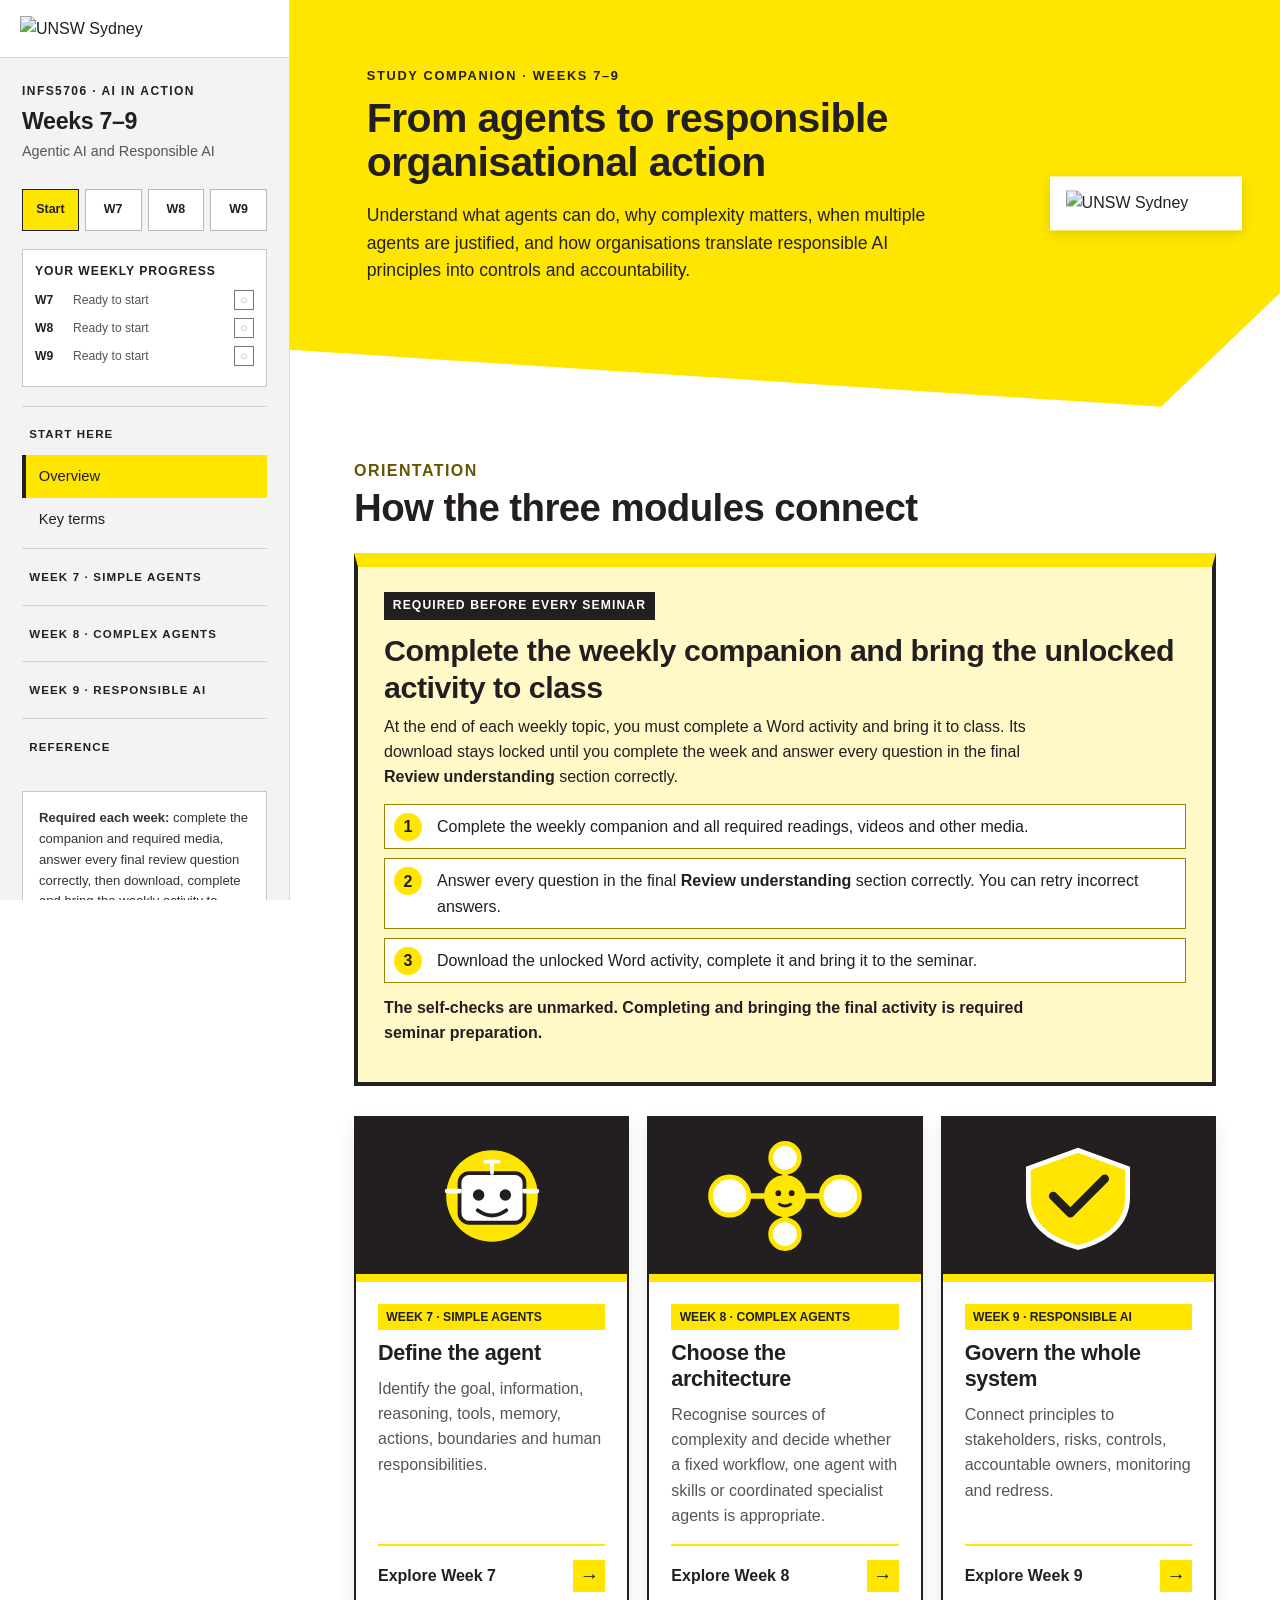
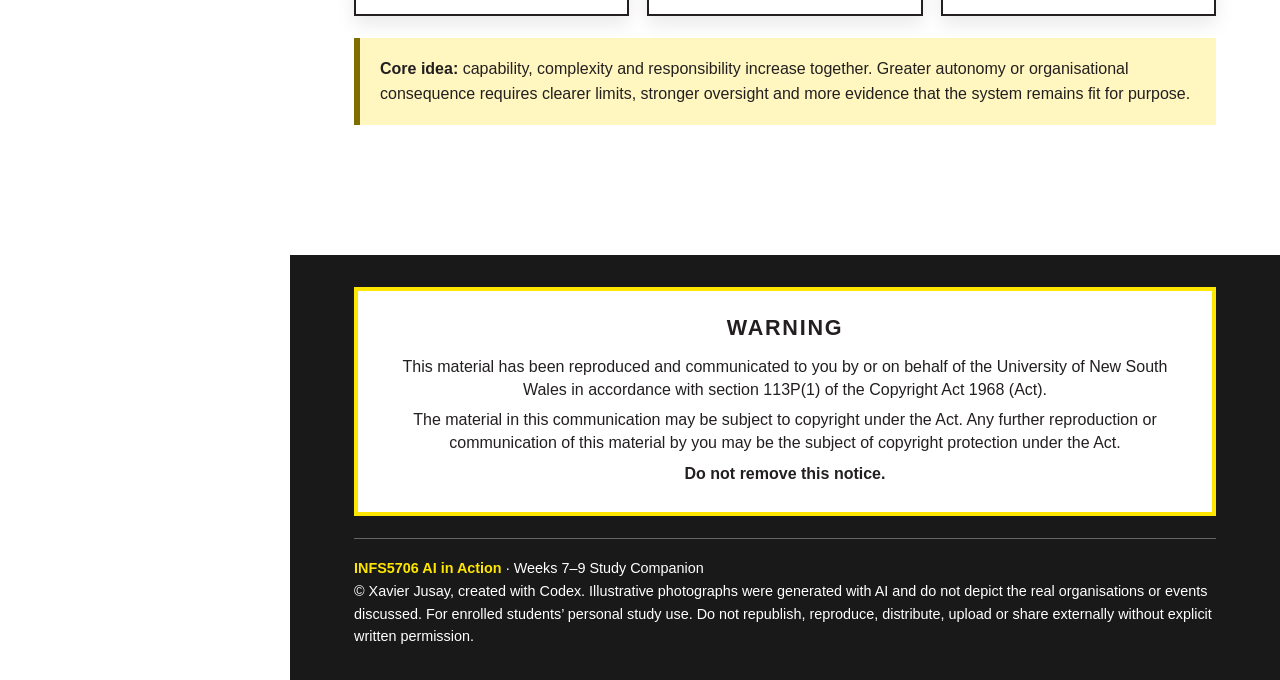
==== commit 6b5dbbff: "Add files via upload" ====
--- a/index.html
+++ b/index.html
@@ -570,6 +570,63 @@
     .creator-notice { padding-top:18px; border-top:1px solid #666; font-size:.9rem; }
     .top-button { position:fixed; right:20px; bottom:20px; background:var(--yellow); color:#111; border:2px solid #231f20; border-radius:0; width:48px; height:48px; font-size:1.2rem; font-weight:900; cursor:pointer; box-shadow:var(--shadow); display:none; }
     .top-button.show { display:block; }
+
+    /* UNSW Web Guide inspired visual system */
+    :root { --page:#ffffff; --blue-pale:#dceff2; --pink-pale:#f9e8eb; --orange-pale:#fff0dc; }
+    .brand-lockup { margin:-28px -22px 24px; padding:16px 20px; background:#fff; border-bottom:1px solid #d8d8d8; }
+    .brand-lockup img { display:block; width:128px; max-width:100%; height:auto; }
+    .rail { background:#f3f3f3; color:#231f20; border-right:1px solid #d8d8d8; }
+    .rail .eyebrow { color:#231f20; }
+    .rail .sub { color:#555; }
+    .week-switcher a { border:1px solid #b8b8b8; color:#231f20; background:#fff; }
+    .week-switcher a:hover, .week-switcher a.active { background:var(--yellow); border-color:#231f20; color:#231f20; }
+    .week-completion { background:#fff; border:1px solid #c8c8c8; }
+    .week-completion > strong, .week-completion-row { color:#231f20; }
+    .week-completion-row .week-label { color:#231f20; }
+    .week-completion-row .week-status { color:#555; }
+    .progress-card { background:#fff; border-color:#c8c8c8; color:#231f20; }
+    .progress-track { background:#d8d8d8; }
+    .nav-group { border-top:1px solid #d3d3d3; }
+    .nav-group-link { color:#231f20 !important; padding:.72rem .45rem !important; }
+    .nav-group-link:hover { color:#231f20 !important; background:#e5e5e5 !important; }
+    .rail nav a { color:#231f20; padding:.62rem .8rem; }
+    .rail nav a:hover, .rail nav a.active { background:var(--yellow); color:#231f20; border-left-color:#231f20; }
+    .nav-section-links a.locked-stage { color:#777; }
+    .rail-note { background:#fff; border-color:#c8c8c8; color:#333; }
+    .hero { min-height:300px; padding:66px clamp(24px,6vw,92px) 104px; background:var(--yellow); clip-path:polygon(0 0,100% 0,100% 72%,88% 100%,0 86%); }
+    .hero::after { display:none; }
+    .hero h2, .hero p { width:min(850px,calc(100% - 240px)); }
+    .hero-brand { box-shadow:0 4px 12px rgba(0,0,0,.12); }
+    .content { max-width:1180px; padding-top:54px; }
+    .orientation { padding:0; box-shadow:none; }
+    .module-head { margin:0 0 34px; padding:42px 48px 62px; border:0; background:var(--yellow); clip-path:polygon(0 0,100% 0,100% 72%,88% 100%,0 88%); }
+    .module-head .week { padding:0; background:transparent; letter-spacing:.11em; }
+    .module-head p { color:#231f20; }
+    .module-banner { background:var(--blue-pale); color:#231f20; border:0; }
+    .module-banner h3 { color:#231f20; }
+    .module-banner p { color:#333; }
+    .module-overview { background:var(--blue-pale); color:#231f20; border:0; padding:30px 32px; }
+    .module-overview h3, .module-overview strong { color:#231f20; }
+    .module-overview p { color:#333; }
+    .module > section[data-stage] { padding:clamp(26px,4vw,42px); }
+    .module > section[data-stage]:nth-of-type(3n+1) { background:#fff; }
+    .module > section[data-stage]:nth-of-type(3n+2) { background:var(--pink-pale); }
+    .module > section[data-stage]:nth-of-type(3n) { background:var(--orange-pale); }
+    .stage-guide { border-top:0; border-left:10px solid var(--yellow); box-shadow:none; background:var(--blue-pale); }
+    .stage-output { background:#fff; }
+    .scenario-thread { grid-template-columns:170px 1fr; gap:22px; padding:24px 26px; background:#231f20; color:#fff; border:0; border-left:10px solid var(--yellow); box-shadow:none; }
+    .scenario-thread p { color:#fff; }
+    .scenario-thread strong { color:#fff; }
+    .scenario-thread a { color:#fff; }
+    .scenario-arc { padding:24px; background:#231f20; border-bottom:8px solid var(--yellow); }
+    .scenario-arc > div { background:#333; border:1px solid #696969; border-top:8px solid var(--yellow); }
+    .scenario-arc strong, .scenario-arc p { color:#fff; }
+    .scenario-arc > div:not(:last-child)::after { color:var(--yellow); }
+    .card, .case, .diagram, details, .authority-visual, .run-step, .spectrum > div { border-radius:0; box-shadow:none; }
+    .case { border:0; border-top:8px solid var(--yellow); }
+    .preparation-requirement { box-shadow:none; }
+    .stage-footer { background:var(--blue-pale); border-top:0; }
+    footer { background:#191919; color:#fff; }
     @media (max-width:900px) {
       .app-shell { display:block; }
       .rail { position:relative; height:auto; padding:20px; }
@@ -687,14 +744,15 @@
   <a class="skip-link" href="#main-content">Skip to main content</a>
   <div class="app-shell">
     <aside class="rail" aria-label="Study companion navigation">
+      <div class="brand-lockup"><img src="https://www.unsw.edu.au/content/dam/images/unsw-wide/general/branding/2022-12-brand/sydney-landscape.cropimg.width=1920.png" alt="UNSW Sydney"></div>
       <div class="eyebrow">INFS5706 · AI IN ACTION</div>
       <h1>Weeks 7–9</h1>
       <div class="sub">Agentic AI and Responsible AI</div>
       <div class="week-switcher" aria-label="Choose a module">
         <a href="#overview" data-nav-group="start" aria-label="Open the overview">Start</a>
-        <a href="#w7-overview" data-nav-group="week7" aria-label="Open Week 7">W7</a>
-        <a href="#w8-overview" data-nav-group="week8" aria-label="Open Week 8">W8</a>
-        <a href="#w9-overview" data-nav-group="week9" aria-label="Open Week 9">W9</a>
+        <a href="#week7" data-nav-group="week7" aria-label="Open Week 7">W7</a>
+        <a href="#week8" data-nav-group="week8" aria-label="Open Week 8">W8</a>
+        <a href="#week9" data-nav-group="week9" aria-label="Open Week 9">W9</a>
       </div>
       <div class="view-mode" aria-label="Choose how to read the companion">
         <button type="button" id="guided-mode-button" class="active" aria-pressed="true">Guided journey</button>
@@ -716,7 +774,7 @@
           <div class="nav-section-links"><a href="#overview">Overview</a><a href="#glossary">Key terms</a></div>
         </div>
         <div class="nav-group" data-group="week7">
-          <a class="nav-group-link" href="#w7-overview">Week 7 · Simple agents</a>
+          <a class="nav-group-link" href="#week7">Week 7 · Simple agents</a>
           <div class="nav-section-links">
             <a href="#w7-overview">What will you learn this week?</a>
             <a href="#w7-chat-agent" data-stage-link="1">1 · Understand an agent</a>
@@ -727,7 +785,7 @@
           </div>
         </div>
         <div class="nav-group" data-group="week8">
-          <a class="nav-group-link" href="#w8-overview">Week 8 · Complex agents</a>
+          <a class="nav-group-link" href="#week8">Week 8 · Complex agents</a>
           <div class="nav-section-links">
             <a href="#w8-overview">What will you learn this week?</a>
             <a href="#w8-complexity" data-stage-link="1">1 · Diagnose complexity</a>
@@ -739,7 +797,7 @@
           </div>
         </div>
         <div class="nav-group" data-group="week9">
-          <a class="nav-group-link" href="#w9-overview">Week 9 · Responsible AI</a>
+          <a class="nav-group-link" href="#week9">Week 9 · Responsible AI</a>
           <div class="nav-section-links">
             <a href="#w9-overview">What will you learn this week?</a>
             <a href="#w9-principles" data-stage-link="1">1 · Define responsible outcomes</a>
@@ -783,19 +841,19 @@
             <p class="unlock-note">The self-checks are unmarked. Completing and bringing the final activity is required seminar preparation.</p>
           </div>
           <div class="grid three">
-            <a class="week-card" href="#w7-overview" aria-label="Open Week 7: Simple agents">
+            <a class="week-card" href="#week7" aria-label="Open Week 7: Simple agents">
               <div class="week-card-visual" aria-hidden="true">
                 <svg viewBox="0 0 220 120"><circle cx="110" cy="60" r="48" fill="#ffe600"/><rect x="76" y="36" width="68" height="52" rx="10" fill="#fff" stroke="#231f20" stroke-width="4"/><circle cx="96" cy="59" r="6" fill="#231f20"/><circle cx="124" cy="59" r="6" fill="#231f20"/><path d="M95 75 Q110 86 125 75" fill="none" stroke="#231f20" stroke-width="4" stroke-linecap="round"/><path d="M110 36 V24 M103 24 H117" stroke="#fff" stroke-width="4" stroke-linecap="round"/><path d="M76 55 H63 M144 55 H157" stroke="#fff" stroke-width="5" stroke-linecap="round"/></svg>
               </div>
               <div class="week-card-body"><span class="pill">WEEK 7 · SIMPLE AGENTS</span><h3>Define the agent</h3><p>Identify the goal, information, reasoning, tools, memory, actions, boundaries and human responsibilities.</p><div class="enter-week"><span>Explore Week 7</span><span aria-hidden="true">→</span></div></div>
             </a>
-            <a class="week-card" href="#w8-overview" aria-label="Open Week 8: Complex agents">
+            <a class="week-card" href="#week8" aria-label="Open Week 8: Complex agents">
               <div class="week-card-visual" aria-hidden="true">
                 <svg viewBox="0 0 220 120"><path d="M65 60 H103 M117 60 H155 M110 53 V28 M110 67 V92" stroke="#ffe600" stroke-width="6"/><circle cx="52" cy="60" r="20" fill="#fff" stroke="#ffe600" stroke-width="5"/><circle cx="110" cy="60" r="22" fill="#ffe600"/><circle cx="168" cy="60" r="20" fill="#fff" stroke="#ffe600" stroke-width="5"/><circle cx="110" cy="20" r="15" fill="#fff" stroke="#ffe600" stroke-width="5"/><circle cx="110" cy="100" r="15" fill="#fff" stroke="#ffe600" stroke-width="5"/><circle cx="103" cy="57" r="3" fill="#231f20"/><circle cx="117" cy="57" r="3" fill="#231f20"/><path d="M103 68 Q110 73 117 68" fill="none" stroke="#231f20" stroke-width="3"/></svg>
               </div>
               <div class="week-card-body"><span class="pill">WEEK 8 · COMPLEX AGENTS</span><h3>Choose the architecture</h3><p>Recognise sources of complexity and decide whether a fixed workflow, one agent with skills or coordinated specialist agents is appropriate.</p><div class="enter-week"><span>Explore Week 8</span><span aria-hidden="true">→</span></div></div>
             </a>
-            <a class="week-card" href="#w9-overview" aria-label="Open Week 9: Responsible AI in action">
+            <a class="week-card" href="#week9" aria-label="Open Week 9: Responsible AI in action">
               <div class="week-card-visual" aria-hidden="true">
                 <svg viewBox="0 0 220 120"><path d="M110 12 L162 31 V61 C162 88 142 106 110 114 C78 106 58 88 58 61 V31 Z" fill="#ffe600" stroke="#fff" stroke-width="5"/><path d="M84 60 L102 78 L138 42" fill="none" stroke="#231f20" stroke-width="9" stroke-linecap="round" stroke-linejoin="round"/></svg>
               </div>
@@ -1174,8 +1232,8 @@
             <h3>What should you take from Week 7?</h3>
             <ul><li>A simple agent pursues one bounded outcome through permitted steps.</li><li>Good instructions translate decisions about the user, outcome, inputs, process, output and authority.</li><li>Triggers determine when a run begins; stopping conditions determine when it completes, reaches a limit or requires intervention.</li><li>An inspectable run should make the agent’s sources, tools, actions, uncertainty and human involvement visible.</li><li>People retain responsibility for consequential decisions and actions.</li></ul>
           </div>
-          <div class="week-transition" data-next="w8-overview">
-            <div><strong>Continue to Week 8</strong><p>Keep scrolling to move from simple agents to complex agents and architectures.</p><a href="#w8-overview">Go to Week 8 now</a></div>
+          <div class="week-transition" data-next="week8">
+            <div><strong>Continue to Week 8</strong><p>Keep scrolling to move from simple agents to complex agents and architectures.</p><a href="#week8">Go to Week 8 now</a></div>
           </div>
         </section>
 
@@ -1514,8 +1572,8 @@
             <h3>What should you take from Week 8?</h3>
             <ul><li>Complexity comes from the work, information, pathways, authority and coordination required.</li><li>A fixed workflow is suitable when routing and decision rules are stable and predictable.</li><li>A reusable skill can add specialist capability within one agent.</li><li>Additional agents need a demonstrable benefit that outweighs coordination and handover costs.</li><li>Coordinated systems require explicit state ownership, handover contracts, failure recovery, completion conditions and system-level observability.</li></ul>
           </div>
-          <div class="week-transition" data-next="w9-overview">
-            <div><strong>Continue to Week 9</strong><p>Keep scrolling to move from agent architecture to responsible AI in action.</p><a href="#w9-overview">Go to Week 9 now</a></div>
+          <div class="week-transition" data-next="week9">
+            <div><strong>Continue to Week 9</strong><p>Keep scrolling to move from agent architecture to responsible AI in action.</p><a href="#week9">Go to Week 9 now</a></div>
           </div>
         </section>
 
@@ -2062,7 +2120,7 @@
         nextButton.disabled = !stageReady(weekKey, stageNumber);
         nextButton.addEventListener('click', () => {
           if (!stageReady(weekKey, stageNumber)) return;
-          showView(nextWeek ? `w${nextWeek.slice(-1)}-overview` : 'overview');
+          showView(nextWeek || 'overview');
         });
       }
       footer.append(nextButton);
@@ -2127,6 +2185,9 @@
 
     function activateNavLink(targetId, keepVisible = false) {
       let activeLink = navLinks.find(link => link.getAttribute('href') === '#' + targetId);
+      if (!activeLink && stagePlans[targetId]) {
+        activeLink = navLinks.find(link => link.closest(`[data-group="${targetId}"]`));
+      }
       if (!activeLink) {
         const target = document.getElementById(targetId);
         const stage = target && target.dataset.stage;
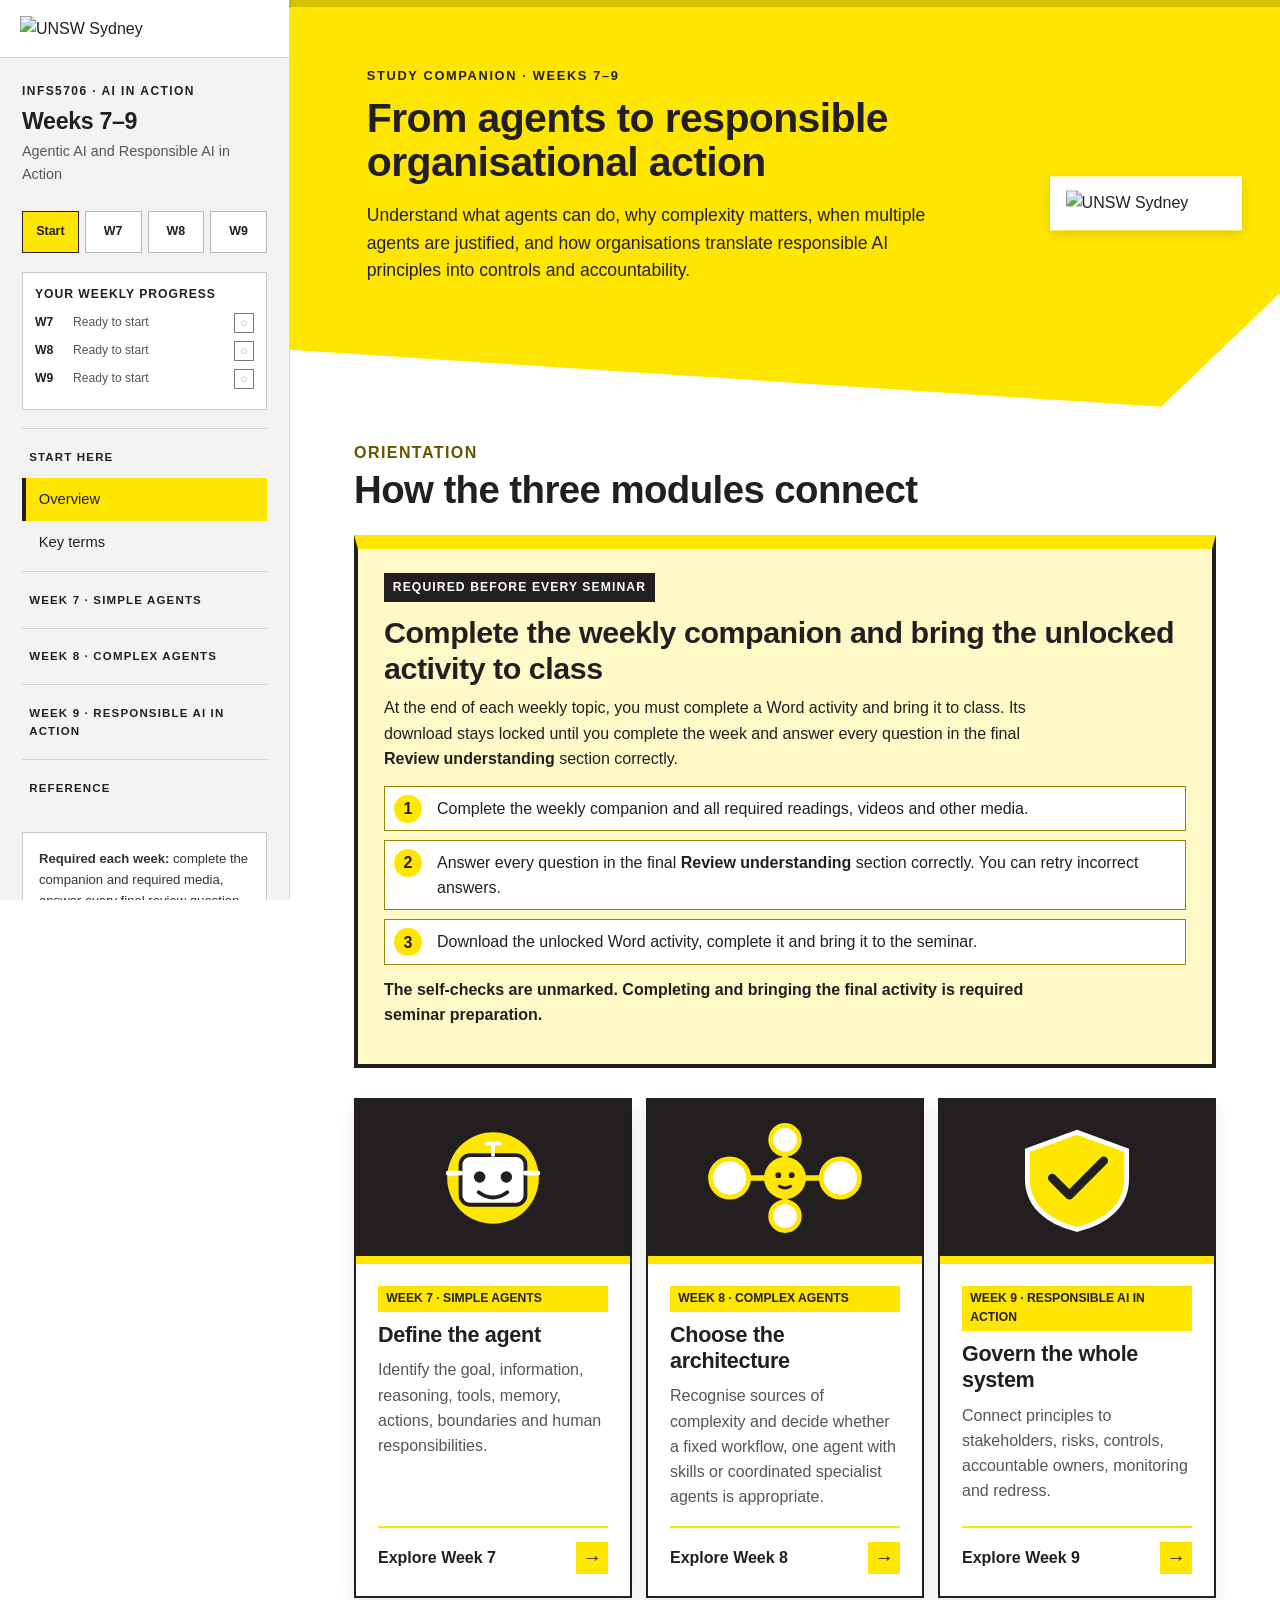
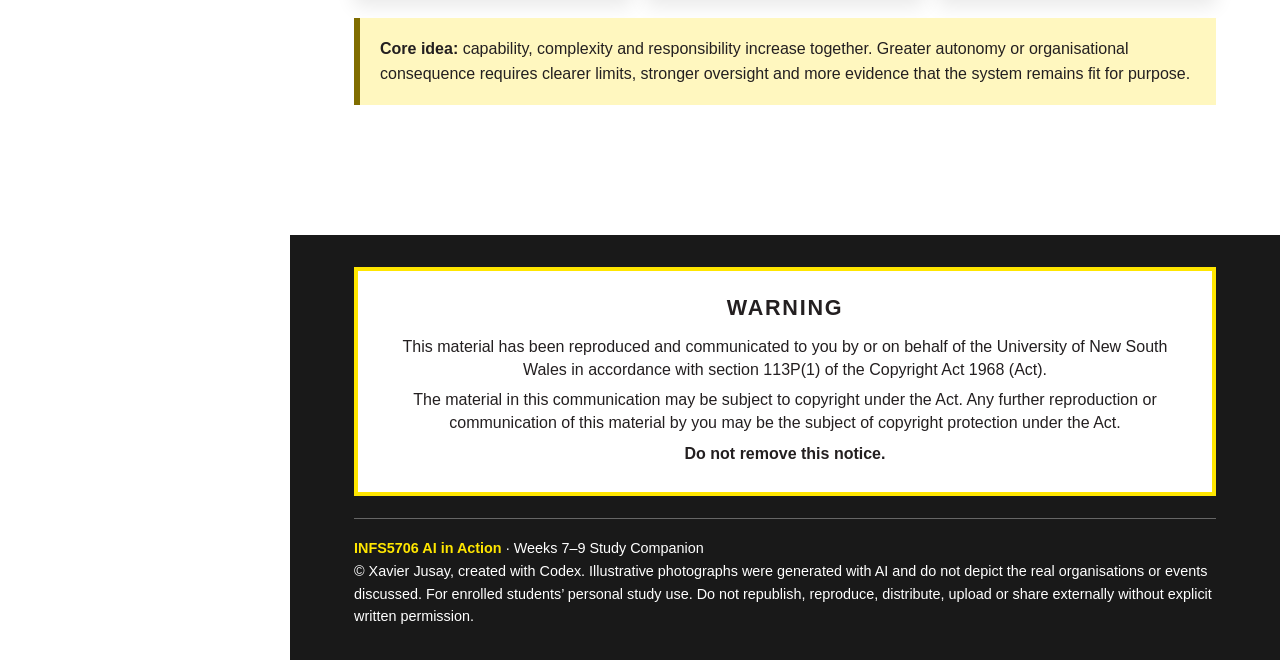
==== commit f42c379a: "Add files via upload" ====
--- a/index.html
+++ b/index.html
@@ -53,6 +53,14 @@
       left:16px; top:12px; z-index:99; background:#fff; color:#000;
       padding:10px 14px; border-radius:8px;
     }
+    .page-reading-progress {
+      position:fixed; z-index:90; top:0; left:290px; right:0; height:7px;
+      background:rgba(35,31,32,.18); pointer-events:none;
+    }
+    .page-reading-progress span {
+      display:block; width:0; height:100%; background:var(--yellow);
+      box-shadow:0 0 0 1px rgba(35,31,32,.18); transition:width .1s linear;
+    }
     .app-shell { display:grid; grid-template-columns:290px minmax(0,1fr); min-height:100vh; }
     .rail {
       position:sticky; top:0; height:100vh; overflow:auto;
@@ -64,10 +72,6 @@
     .week-switcher { display:grid; grid-template-columns:repeat(4,1fr); gap:6px; margin:0 0 1.15rem; }
     .week-switcher a { display:grid; place-items:center; min-height:42px; border:1px solid #777; color:#fff; text-decoration:none; font-size:.78rem; font-weight:900; }
     .week-switcher a:hover, .week-switcher a.active { background:var(--yellow); border-color:var(--yellow); color:#231f20; }
-    .view-mode { display:none; }
-    .view-mode button { min-height:40px; border:1px solid #777; background:transparent; color:#fff; font:800 .76rem/1.2 inherit; cursor:pointer; }
-    .view-mode button:hover, .view-mode button.active { background:#fff; border-color:#fff; color:#231f20; }
-    #reference-mode-button { display:none; }
     .progress-card { margin:0 0 1rem; padding:.8rem; border:1px solid #666; color:#fff; }
     .progress-card strong { display:block; font-size:.82rem; margin-bottom:.45rem; }
     .progress-track { height:7px; background:#555; overflow:hidden; }
@@ -106,8 +110,10 @@
     .page-view { display:none; }
     .page-view.active-view { display:block; animation:view-in .22s ease-out; }
     @keyframes view-in { from { opacity:0; transform:translateY(8px); } to { opacity:1; transform:none; } }
-    .reveal-section { opacity:0; transform:translateY(28px); transition:opacity .55s ease, transform .55s ease; }
-    .reveal-section.is-visible { opacity:1; transform:none; }
+    .scroll-reveal { --reveal-offset:22px; opacity:0; transform:translateY(var(--reveal-offset)); transition:opacity .42s ease, transform .5s cubic-bezier(.2,.7,.25,1); will-change:opacity,transform; }
+    .scroll-reveal.reveal-from-up { --reveal-offset:-22px; }
+    .scroll-reveal.reveal-from-down { --reveal-offset:22px; }
+    .scroll-reveal.is-visible { opacity:1; transform:translateY(0); }
     .orientation, .module, .glossary, .sources { scroll-margin-top:20px; }
     .orientation { background:var(--surface); border-radius:var(--radius); box-shadow:var(--shadow); padding:30px; margin-bottom:40px; }
     .section-label { color:#655500; font-weight:900; letter-spacing:.09em; font-size:1rem; line-height:1.25; text-transform:uppercase; }
@@ -121,6 +127,7 @@
     .optional-section::before { content:"Optional depth · excluded from the required pathway"; background:#ececec; color:#4a4a4a; }
     .case.optional-depth { background:#f6f6f6; border-color:#aaa; }
     .case.optional-depth::before { content:"Optional depth"; display:inline-block; margin-bottom:.5rem; padding:.2rem .42rem; background:#e4e4e4; color:#4a4a4a; font-size:.68rem; font-weight:900; letter-spacing:.07em; text-transform:uppercase; }
+    .case-forward-note { margin:1rem 0 0; padding:.75rem .85rem; background:#fff7bf; border-left:5px solid var(--yellow); color:#231f20; }
     .module { margin-top:58px; }
     .module > section + section { margin-top:clamp(54px,7vw,78px); }
     .module-head { border-top:8px solid var(--yellow); padding-top:22px; margin-bottom:22px; }
@@ -202,8 +209,17 @@
     .nav-section-links a.locked-stage::after { content:" \1F512"; font-size:.72rem; }
     body.guided-mode .module > section[data-stage] { display:none; }
     body.guided-mode .module > section[data-stage].active-stage { display:block; }
-    body.guided-mode .reveal-section { opacity:1; transform:none; }
-    body.guided-mode .module > section.optional-section { display:none; }
+    body.guided-mode .module.stage-active > section.active-stage ~ section.active-stage { margin-top:30px; }
+    body.guided-mode #w8-cases.active-stage { padding-bottom:12px; }
+    body.guided-mode #w8-multi.active-stage { margin-top:0; padding-top:12px; }
+    body.guided-mode #w8-multi.active-stage > h2:first-of-type { margin-top:0; }
+    body.guided-mode #w9-controls.active-stage { padding-bottom:14px; }
+    body.guided-mode #w9-safeguards.active-stage { margin-top:0; padding-top:14px; padding-bottom:14px; }
+    body.guided-mode #w9-monitoring.active-stage { margin-top:0; padding-top:14px; }
+    body.guided-mode #w9-safeguards.active-stage > h2:first-of-type,
+    body.guided-mode #w9-monitoring.active-stage > h2:first-of-type { margin-top:0; }
+    body.guided-mode .module > section[data-stage].optional-section { display:none; }
+    body.guided-mode .module > section[data-stage].optional-section.active-stage { display:block; }
     body.guided-mode .week-journey,
     body.guided-mode .journey-intro { display:none; }
     body.guided-mode .required-section::before,
@@ -230,9 +246,8 @@
     body.guided-mode #w9-oversight .section-check { display:block; }
     body.guided-mode .case-grid { grid-template-columns:1fr; }
     body.guided-mode .module:not(.final-stage) > .week-recap,
+    body.guided-mode .module:not(.final-stage) > .seminar-celebration,
     body.guided-mode .week-transition { display:none; }
-    body.reference-mode .stage-guide, body.reference-mode .stage-footer { display:none; }
-    body.reference-mode .module > section[data-stage] { display:block; }
     .module > section > p { max-width:75ch; }
     .media-lesson { display:grid; grid-template-columns:minmax(0,1.35fr) minmax(260px,.65fr); gap:20px; align-items:start; margin:24px 0; padding:20px; background:#fff; border:1px solid var(--line); box-shadow:0 6px 16px rgba(0,0,0,.06); }
     .media-lesson, .reading-lesson { position:relative; padding-top:54px; }
@@ -294,7 +309,7 @@
     .authority-axis small { display:block; color:var(--muted); font-weight:700; margin-top:8px; }
     details { background:#fff; border:1px solid var(--line); border-radius:14px; margin:12px 0; overflow:hidden; }
     summary { cursor:pointer; padding:17px 20px; font-weight:800; color:var(--navy); }
-    summary::before { content:"Explore further"; display:inline-block; margin-right:.65rem; padding:.18rem .38rem; background:var(--yellow); color:#231f20; font-size:.66rem; line-height:1.2; letter-spacing:.05em; text-transform:uppercase; vertical-align:.08rem; }
+    summary::before { content:"More detail"; display:inline-block; margin-right:.65rem; padding:.18rem .38rem; background:var(--yellow); color:#231f20; font-size:.66rem; line-height:1.2; letter-spacing:.05em; text-transform:uppercase; vertical-align:.08rem; }
     details[open] summary { background:var(--blue-soft); }
     details .details-body { padding:4px 20px 20px; }
     .case-grid { display:grid; grid-template-columns:repeat(2,minmax(0,1fr)); gap:18px; }
@@ -320,7 +335,8 @@
     .responsibility-flow li { position:relative; display:grid; grid-template-columns:62px minmax(190px,.75fr) minmax(260px,1.25fr); align-items:stretch; background:#fff; border:2px solid #231f20; box-shadow:0 6px 14px rgba(0,0,0,.07); }
     .responsibility-flow li:not(:last-child)::after { content:"↓"; position:absolute; left:20px; bottom:-32px; color:#231f20; font-size:1.65rem; line-height:1; font-weight:900; }
     .flow-number { display:grid; place-items:center; background:#231f20; color:var(--yellow); font-size:1.55rem; font-weight:900; }
-    .flow-question { padding:15px 18px; background:var(--yellow); color:#231f20; font-weight:900; line-height:1.25; }
+    .flow-question { padding:15px 18px; background:var(--yellow); color:#231f20; font-size:1.05rem; font-weight:800; line-height:1.3; }
+    .flow-heading { display:block; margin-bottom:7px; font-size:1.24rem; line-height:1.05; font-weight:950; letter-spacing:.01em; }
     .flow-explanation { padding:14px 18px; color:var(--ink); }
     .flow-explanation strong { display:block; margin-bottom:.15rem; }
     .flow-output { display:block; margin-top:.4rem; color:#555; font-size:.9rem; }
@@ -395,12 +411,18 @@
     .control-band .control-icon { display:grid; place-items:center; width:38px; height:38px; margin-bottom:12px; background:var(--yellow); color:#231f20; font-size:1.1rem; font-weight:900; }
     .required-case-layout { display:grid; gap:20px; }
     .required-case-layout > .case .case-illustration { height:96px; }
-    .case-anchor-trace { background:#fff; border:2px solid #231f20; border-top:9px solid var(--yellow); padding:22px; box-shadow:0 8px 18px rgba(0,0,0,.09); }
+    .case-anchor-trace { display:flex; flex-direction:column; background:#fff; border:2px solid #231f20; border-top:9px solid var(--yellow); padding:22px; box-shadow:0 8px 18px rgba(0,0,0,.09); }
     .case-anchor-trace h3 { margin:0 0 16px; }
     .case-trace-grid { display:grid; grid-template-columns:repeat(3,minmax(0,1fr)); gap:18px; overflow:visible; padding:4px 3px 14px; }
     .case-trace-step { position:relative; min-height:170px; padding:16px 14px; background:#f5f5f5; border:1px solid #bbb; }
     .case-trace-step:not(:last-child)::after { content:"→"; position:absolute; right:-17px; top:50%; transform:translateY(-50%); z-index:2; color:#806d00; font-size:1.35rem; font-weight:900; }
     .case-trace-step:nth-child(3)::after { content:"↓"; right:50%; top:auto; bottom:-22px; transform:translateX(50%); }
+    .case-trace-step:nth-child(4) { grid-column:3; grid-row:2; }
+    .case-trace-step:nth-child(5) { grid-column:2; grid-row:2; }
+    .case-trace-step:nth-child(6) { grid-column:1; grid-row:2; }
+    .case-trace-step:nth-child(4)::after,
+    .case-trace-step:nth-child(5)::after { content:"←"; left:-17px; right:auto; }
+    .case-trace-step:nth-child(6)::after { display:none; }
     .case-trace-step strong { display:block; margin-bottom:8px; color:#231f20; }
     .case-trace-step span { color:#555; font-size:.9rem; line-height:1.4; }
     .case-trace-step.prompt-step { background:var(--yellow-soft); border-color:#806d00; }
@@ -451,6 +473,7 @@
     .oversight-path strong { font-size:1.05rem; }
     .oversight-path small { display:block; margin-top:4px; color:#5f5100; font-weight:800; }
     .case-source { margin:16px 0 0; padding-top:14px; border-top:1px solid #ccc; }
+    .case-anchor-trace .case-source:has(a) { order:-1; margin:0 0 20px; padding:15px 17px; border:0; border-left:7px solid var(--yellow); background:var(--blue-pale); }
     .scope-strip { display:grid; grid-template-columns:repeat(4,minmax(0,1fr)); gap:12px; margin:20px 0; }
     .scope-strip div { padding:16px; background:#231f20; color:#fff; border-bottom:7px solid var(--yellow); }
     .scope-strip strong { display:block; color:var(--yellow); margin-bottom:5px; }
@@ -515,6 +538,16 @@
     .week-recap h3 { margin:0 0 14px; }
     .week-recap ul { display:grid; grid-template-columns:repeat(3,1fr); gap:16px; margin:0; padding:0; list-style:none; }
     .week-recap li { padding:14px; background:#f1f1f1; border-left:4px solid #231f20; }
+    .seminar-celebration { margin:22px 0 0; padding:28px 30px; background:var(--yellow); color:#231f20; border-top:8px solid #231f20; text-align:center; }
+    .seminar-celebration strong { display:block; margin-bottom:5px; font-size:clamp(1.45rem,3vw,2.05rem); }
+    .seminar-celebration p { margin:0; font-size:1.02rem; }
+    .confetti-layer { position:fixed; inset:0; z-index:9999; overflow:hidden; pointer-events:none; }
+    .confetti-piece { position:absolute; top:-24px; width:10px; height:18px; background:var(--confetti-colour); opacity:0; animation:confetti-fall var(--confetti-duration) cubic-bezier(.12,.72,.26,1) var(--confetti-delay) forwards; }
+    @keyframes confetti-fall {
+      0% { opacity:0; transform:translate3d(0,-4vh,0) rotate(0deg); }
+      8% { opacity:1; }
+      100% { opacity:.95; transform:translate3d(var(--confetti-drift),108vh,0) rotate(var(--confetti-spin)); }
+    }
     .week-transition { min-height:190px; margin:54px 0 0; border-radius:0; background:#231f20; color:#fff; display:grid; place-items:center; text-align:center; padding:28px; position:relative; overflow:hidden; border-bottom:8px solid var(--yellow); }
     .week-transition::after { content:"↓"; position:absolute; right:28px; bottom:12px; color:var(--yellow); font-size:3.2rem; font-weight:900; animation:continue-pulse 1.5s ease-in-out infinite; }
     .week-transition strong { display:block; color:var(--yellow); font-size:1.35rem; margin-bottom:6px; }
@@ -627,9 +660,117 @@
     .preparation-requirement { box-shadow:none; }
     .stage-footer { background:var(--blue-pale); border-top:0; }
     footer { background:#191919; color:#fff; }
+
+    /* Guided-page rhythm and visual consistency */
+    body.guided-mode .content { padding-top:36px; }
+    body.guided-mode .module.stage-active { margin-top:22px; }
+    body.guided-mode .module.stage-active > .stage-guide { margin-bottom:20px; }
+    body.guided-mode .module.stage-active > section.active-stage {
+      padding:clamp(24px,3vw,34px);
+    }
+    body.guided-mode .module.stage-active > section.active-stage ~ section.active-stage {
+      margin-top:18px;
+    }
+    body.guided-mode .module.stage-active > section.active-stage > h2:first-of-type {
+      margin:0 0 18px;
+      font-size:clamp(1.55rem,2.5vw,2.15rem);
+      line-height:1.15;
+    }
+    body.guided-mode .module.stage-active > section.active-stage > h3 {
+      margin-top:28px;
+      margin-bottom:12px;
+    }
+    body.guided-mode .module.stage-active > section.active-stage > p,
+    body.guided-mode .module.stage-active > section.active-stage > ul,
+    body.guided-mode .module.stage-active > section.active-stage > ol {
+      margin-top:10px;
+      margin-bottom:16px;
+    }
+    body.guided-mode .grid { gap:14px; }
+    body.guided-mode .card { padding:18px; }
+    body.guided-mode .grid:not(.knowledge-checks) > .card {
+      border:0;
+      border-top:4px solid #231f20;
+      background:rgba(255,255,255,.82);
+    }
+    body.guided-mode .visual-options > .card {
+      border-top:0;
+      border-left:6px solid var(--yellow);
+      box-shadow:none;
+    }
+    body.guided-mode .callout,
+    body.guided-mode .scenario-thread,
+    body.guided-mode .diagram,
+    body.guided-mode .media-lesson,
+    body.guided-mode .reading-lesson,
+    body.guided-mode .quick-check,
+    body.guided-mode details {
+      margin-top:20px;
+      margin-bottom:20px;
+    }
+    body.guided-mode .section-check { margin-top:26px; margin-bottom:0; }
+    body.guided-mode .stage-footer { margin-top:26px; }
+    body.guided-mode .case,
+    body.guided-mode .diagram,
+    body.guided-mode details,
+    body.guided-mode .case-progression > div,
+    body.guided-mode .design-decision,
+    body.guided-mode .design-loop div,
+    body.guided-mode .diagram-node,
+    body.guided-mode .skill-file pre {
+      border-radius:0;
+    }
+    body.guided-mode .case-grid,
+    body.guided-mode .case-progression,
+    body.guided-mode .scenario-arc,
+    body.guided-mode .visual-options {
+      margin-top:18px;
+      margin-bottom:22px;
+    }
+    .optional-section.optional-prepared {
+      padding:0 !important;
+      border-top:0;
+      background:transparent !important;
+    }
+    .optional-section.optional-prepared::before { display:none; }
+    .optional-expander {
+      margin:0 !important;
+      border:2px solid #767676;
+      background:#fff;
+    }
+    .optional-expander > summary {
+      list-style:none;
+      cursor:pointer;
+      display:grid;
+      grid-template-columns:minmax(0,1fr) auto;
+      align-items:center;
+      gap:8px 18px;
+      padding:18px 20px;
+      background:#f1f1f1;
+    }
+    .optional-expander > summary::-webkit-details-marker { display:none; }
+    .optional-expander > summary:focus-visible { outline:4px solid var(--focus); outline-offset:3px; }
+    .optional-expander > summary:hover,
+    .optional-expander[open] > summary { background:var(--yellow-soft); }
+    .optional-kicker {
+      grid-column:1 / -1;
+      color:#4a4a4a;
+      font-size:.7rem;
+      font-weight:900;
+      letter-spacing:.09em;
+      text-transform:uppercase;
+    }
+    .optional-expander > summary strong { font-size:1.12rem; line-height:1.25; }
+    .optional-action { font-weight:900; white-space:nowrap; }
+    .optional-action::before { content:"Expand ↓"; }
+    .optional-expander[open] .optional-action::before { content:"Collapse ↑"; }
+    .optional-expander-body { padding:clamp(22px,3vw,34px); }
+    .small-scale-note { margin:20px 0 28px; padding:18px 20px; background:#fff; border-left:8px solid var(--yellow); }
+    .small-scale-note p { margin:.35rem 0 0; }
     @media (max-width:900px) {
       .app-shell { display:block; }
       .rail { position:relative; height:auto; padding:20px; }
+      .page-reading-progress { left:0; }
       .week-switcher { max-width:420px; }
       .rail nav { display:block; }
       .rail-note { display:none; }
@@ -664,9 +805,12 @@
       .state-layer, .oversight-path li { grid-template-columns:46px 1fr; }
       .state-layer { margin-inline:0 !important; }
       .oversight-path li > div { grid-column:2; }
-      .case-trace-grid { grid-template-columns:repeat(2,minmax(0,1fr)); }
-      .case-trace-step:nth-child(3)::after { content:"→"; right:-17px; top:50%; bottom:auto; transform:translateY(-50%); }
-      .case-trace-step:nth-child(even):not(:last-child)::after { content:"↓"; right:50%; top:auto; bottom:-22px; transform:translateX(50%); }
+      .case-trace-grid { grid-template-columns:1fr; }
+      .case-trace-step:nth-child(4), .case-trace-step:nth-child(5), .case-trace-step:nth-child(6) { grid-column:auto; grid-row:auto; }
+      .case-trace-step:not(:last-child)::after,
+      .case-trace-step:nth-child(3)::after,
+      .case-trace-step:nth-child(4)::after,
+      .case-trace-step:nth-child(5)::after { content:"↓"; left:auto; right:50%; top:auto; bottom:-22px; transform:translateX(50%); display:block; }
     }
     @media (max-width:650px) {
       .module > section + section { margin-top:56px; }
@@ -721,7 +865,7 @@
     }
     @media print {
       .module > section + section { margin-top:28px; }
-      .rail, .top-button, .quick-check { display:none !important; }
+      .rail, .top-button, .quick-check, .page-reading-progress { display:none !important; }
       .app-shell { display:block; }
       .hero { background:#fff; color:#000; padding:20px 0; }
       .hero p { color:#333; }
@@ -730,33 +874,31 @@
       .card, .orientation, .glossary { box-shadow:none; break-inside:avoid; }
       a { color:#000; }
       .page-view { display:block !important; }
-      .reveal-section { opacity:1 !important; transform:none !important; }
+      .scroll-reveal { opacity:1 !important; transform:none !important; }
     }
     @media (prefers-reduced-motion:reduce) {
       html { scroll-behavior:auto; }
       .page-view.active-view { animation:none; }
-      .reveal-section { opacity:1; transform:none; transition:none; }
+      .scroll-reveal { opacity:1; transform:none; transition:none; }
       .week-transition::after { animation:none; }
+      .confetti-layer { display:none !important; }
     }
   </style>
 </head>
 <body class="guided-mode">
   <a class="skip-link" href="#main-content">Skip to main content</a>
+  <div class="page-reading-progress" id="page-reading-progress" role="progressbar" aria-label="Progress through the current page" aria-valuemin="0" aria-valuemax="100" aria-valuenow="0"><span id="page-reading-progress-fill"></span></div>
   <div class="app-shell">
     <aside class="rail" aria-label="Study companion navigation">
       <div class="brand-lockup"><img src="https://www.unsw.edu.au/content/dam/images/unsw-wide/general/branding/2022-12-brand/sydney-landscape.cropimg.width=1920.png" alt="UNSW Sydney"></div>
       <div class="eyebrow">INFS5706 · AI IN ACTION</div>
       <h1>Weeks 7–9</h1>
-      <div class="sub">Agentic AI and Responsible AI</div>
+      <div class="sub">Agentic AI and Responsible AI in Action</div>
       <div class="week-switcher" aria-label="Choose a module">
         <a href="#overview" data-nav-group="start" aria-label="Open the overview">Start</a>
         <a href="#week7" data-nav-group="week7" aria-label="Open Week 7">W7</a>
         <a href="#week8" data-nav-group="week8" aria-label="Open Week 8">W8</a>
         <a href="#week9" data-nav-group="week9" aria-label="Open Week 9">W9</a>
-      </div>
-      <div class="view-mode" aria-label="Choose how to read the companion">
-        <button type="button" id="guided-mode-button" class="active" aria-pressed="true">Guided journey</button>
-        <button type="button" id="reference-mode-button" aria-pressed="false">Reference view</button>
       </div>
       <div class="week-completion" id="week-completion" aria-live="polite">
         <strong>Your weekly progress</strong>
@@ -797,7 +939,7 @@
           </div>
         </div>
         <div class="nav-group" data-group="week9">
-          <a class="nav-group-link" href="#week9">Week 9 · Responsible AI</a>
+          <a class="nav-group-link" href="#week9">Week 9 · Responsible AI in Action</a>
           <div class="nav-section-links">
             <a href="#w9-overview">What will you learn this week?</a>
             <a href="#w9-principles" data-stage-link="1">1 · Define responsible outcomes</a>
@@ -857,7 +999,7 @@
               <div class="week-card-visual" aria-hidden="true">
                 <svg viewBox="0 0 220 120"><path d="M110 12 L162 31 V61 C162 88 142 106 110 114 C78 106 58 88 58 61 V31 Z" fill="#ffe600" stroke="#fff" stroke-width="5"/><path d="M84 60 L102 78 L138 42" fill="none" stroke="#231f20" stroke-width="9" stroke-linecap="round" stroke-linejoin="round"/></svg>
               </div>
-              <div class="week-card-body"><span class="pill">WEEK 9 · RESPONSIBLE AI</span><h3>Govern the whole system</h3><p>Connect principles to stakeholders, risks, controls, accountable owners, monitoring and redress.</p><div class="enter-week"><span>Explore Week 9</span><span aria-hidden="true">→</span></div></div>
+              <div class="week-card-body"><span class="pill">WEEK 9 · RESPONSIBLE AI IN ACTION</span><h3>Govern the whole system</h3><p>Connect principles to stakeholders, risks, controls, accountable owners, monitoring and redress.</p><div class="enter-week"><span>Explore Week 9</span><span aria-hidden="true">→</span></div></div>
             </a>
           </div>
           <div class="callout"><strong>Core idea:</strong> capability, complexity and responsibility increase together. Greater autonomy or organisational consequence requires clearer limits, stronger oversight and more evidence that the system remains fit for purpose.</div>
@@ -885,7 +1027,7 @@
             <p><strong>Core concepts:</strong> Outcomes or goals, models, tools, instructions, knowledge, context, state, memory, actions, guardrails and human oversight, with a brief introduction to reusable skills.</p>
             <p><strong>By the end:</strong> You should be able to recognise a simple-agent use case and explain the capabilities, boundaries and human responsibilities it requires.</p>
           </div>
-          <p class="time-note"><strong>Required pathway:</strong> about 60 minutes, including required excerpts, focused reading and knowledge checks. Sections labelled optional depth and expandable “Explore further” material are excluded from this total.</p>
+          <p class="time-note"><strong>Required pathway:</strong> about 60 minutes, including required excerpts, focused reading and knowledge checks. Expandable “More detail” panels provide supporting explanation when needed. Sections labelled “Optional extension” are excluded from this total.</p>
           <div class="scenario-thread">
             <div class="scenario-label">Running scenario</div>
             <p><strong>A recurring internet-service enquiry:</strong> a customer reports that their home internet has disconnected repeatedly for three days. Restarting the router did not resolve the problem, and the disruption is affecting their work. A frontline employee needs to gather the relevant details, consult approved troubleshooting and escalation guidance, and prepare an appropriate next step. We will follow this same enquiry throughout Week 7.</p>
@@ -1109,8 +1251,11 @@
               <div class="card"><div class="icon-badge" aria-hidden="true">AI</div><h3>ChatGPT GPT Builder</h3><p>Supports configuration through instructions, knowledge files, conversation starters and enabled capabilities. Creation and sharing depend on workspace settings and current product availability.</p><p><strong>Read, about 2 min:</strong> “What a GPT can include” and “Creating a GPT in a managed workspace”.</p><a href="https://help.openai.com/en/articles/8554407-gpts-in-chatgpt" target="_blank" rel="noopener">Open the focused guidance ↗</a></div>
             </div>
             <div class="callout"><strong>The platform does not design the agent for you.</strong> The builder provides configuration options. People still define the goal, sources, process, boundaries and human responsibilities.</div>
-            <div class="grid two">
-              <div class="media-card"><div><div class="type">OPTIONAL VIDEO · MICROSOFT LEARN</div><h3>What are AI agents?</h3><p>A video-led introduction covering the main parts of an AI agent. This is excluded from the required pathway time.</p></div><a href="https://learn.microsoft.com/en-us/shows/ai-agents-for-beginners/what-are-ai-agents" target="_blank" rel="noopener">Watch on Microsoft Learn ↗</a></div>
+            <div>
+              <div class="media-lesson" id="w7-video-microsoft-agents">
+                <div class="video-frame" data-provider="microsoft" data-video-url="https://learn.microsoft.com/en-us/shows/ai-agents-for-beginners/what-are-ai-agents"><iframe data-src="https://learn-video.azurefd.net/vod/player?show=ai-agents-for-beginners&amp;ep=what-are-ai-agents" title="What are AI agents? Microsoft Learn video" loading="lazy" referrerpolicy="strict-origin-when-cross-origin" allow="accelerometer; autoplay; clipboard-write; encrypted-media; gyroscope; picture-in-picture; web-share" allowfullscreen></iframe></div>
+                <div class="media-guidance"><div class="type">OPTIONAL VIDEO · MICROSOFT LEARN</div><h3>What are AI agents?</h3><p>A video-led introduction covering the main parts of an AI agent. This is excluded from the required pathway time.</p><p class="source-note">If the embedded player is unavailable, <a href="https://learn.microsoft.com/en-us/shows/ai-agents-for-beginners/what-are-ai-agents" target="_blank" rel="noopener">open the video on Microsoft Learn ↗</a>.</p></div>
+              </div>
               <div class="media-card"><div><div class="type">OPTIONAL REFERENCE · APPROX. 2 MIN</div><h3>Introduction to agents</h3><p>Read only <strong>“How agents work”</strong> and its component table for Microsoft’s account of instructions, the model, orchestration, knowledge and skills.</p></div><a href="https://learn.microsoft.com/en-us/agents/design-guidelines/intro-to-agents#how-agents-work" target="_blank" rel="noopener">Open the focused reference ↗</a></div>
             </div>
             <div class="quick-check section-check" data-answer="1" data-explanation="A builder provides configuration capabilities. People remain responsible for defining the intended outcome, information, process, authority and human responsibilities."><div class="question-number">Pause and check</div><h3>What does an agent builder provide?</h3><div class="choices"><button class="choice">A complete organisational design and automatic approval for deployment.</button><button class="choice">A way to configure instructions, knowledge and permitted capabilities.</button><button class="choice">A guarantee that every configured response complies with organisational policy.</button></div><div class="feedback" aria-live="polite"></div></div>
@@ -1228,10 +1373,11 @@
               <a id="w7-preparation-download-link" download>Download the Word template ↓</a>
             </div>
           </section>
-          <div class="week-recap">
+          <div class="week-recap" data-week-closure="week7" hidden>
             <h3>What should you take from Week 7?</h3>
             <ul><li>A simple agent pursues one bounded outcome through permitted steps.</li><li>Good instructions translate decisions about the user, outcome, inputs, process, output and authority.</li><li>Triggers determine when a run begins; stopping conditions determine when it completes, reaches a limit or requires intervention.</li><li>An inspectable run should make the agent’s sources, tools, actions, uncertainty and human involvement visible.</li><li>People retain responsibility for consequential decisions and actions.</li></ul>
           </div>
+          <div class="seminar-celebration" data-week-closure="week7" role="note" hidden><strong>Congratulations, you have completed Week 7.</strong><p>Bring your completed preparation activity. See you in the seminar.</p></div>
           <div class="week-transition" data-next="week8">
             <div><strong>Continue to Week 8</strong><p>Keep scrolling to move from simple agents to complex agents and architectures.</p><a href="#week8">Go to Week 8 now</a></div>
           </div>
@@ -1259,7 +1405,7 @@
             <p><strong>Core concepts:</strong> Task decomposition, reusable skills, context and state ownership, specialisation, orchestration, manager patterns, handovers, recovery, observability and coordination costs.</p>
             <p><strong>By the end:</strong> You should be able to diagnose complexity, choose among a fixed workflow, one agent with skills and coordinated specialist agents, and explain how the complete system will remain coherent and controllable.</p>
           </div>
-          <p class="time-note"><strong>Required pathway:</strong> about 52 minutes, including required media, focused reading and knowledge checks. Optional cases, expandable detail and the platform extension are excluded from this total.</p>
+          <p class="time-note"><strong>Required pathway:</strong> about 58 minutes, including required media, focused reading and knowledge checks. Expandable detail and the platform extension are excluded from this total.</p>
           <div class="scenario-thread">
             <div class="scenario-label">Running scenario</div>
             <p><strong>The Week 7 enquiry has become harder to resolve.</strong> The customer’s internet disruptions have continued despite several support contacts. The customer also questions charges covering the affected period and explains that the disruption is preventing them from working. The service must now connect technical history, billing information, customer impact, approved remediation guidance and possible escalation. The employee still reviews the recommendation and remains responsible for any action.</p>
@@ -1276,7 +1422,7 @@
           <div class="week-journey" aria-label="Week 8 architecture decision journey: extend the problem, package capabilities, compare architectures, and design coordination.">
             <a href="#w8-complexity"><strong>Extend the problem</strong><span>Identify what has changed since Week 7 and diagnose the tasks, information, pathways, memory, tools and consequences creating complexity.</span><small>Produces: a complexity diagnosis</small></a>
             <a href="#w8-skills"><strong>Package capabilities</strong><span>Decide whether repeatable specialist work can become a reusable skill within the existing agent.</span><small>Produces: a capability design</small></a>
-            <a href="#w8-multi"><strong>Compare architectures</strong><span>Compare a fixed workflow, one capable agent with skills and specialist agents, then choose the simplest defensible option.</span><small>Produces: an architecture decision</small></a>
+            <a href="#w8-cases"><strong>Compare architectures</strong><span>Compare a fixed workflow, one capable agent with skills and specialist agents, then choose the simplest defensible option.</span><small>Produces: an architecture decision</small></a>
             <a href="#w8-patterns"><strong>Design coordination</strong><span>Define routing, shared context, handovers, recovery, stopping conditions, observability and human intervention.</span><small>Produces: a coordinated system design</small></a>
           </div>
 
@@ -1373,7 +1519,7 @@
           </section>
 
           <section id="w8-cases" class="required-section" data-stage="3">
-            <h2>How does the case evidence change the architecture decision? <span class="section-time">About 11 min · includes 7 min reading</span></h2>
+            <h2>How does the case evidence change the architecture decision? <span class="section-time">About 22 min · includes 10 min reading and 5 min video</span></h2>
             <div class="case-sequence"><strong>Read these cases as a progression.</strong> First test whether one agent can retain the complete context. Then examine what changes as task diversity, separable responsibilities and coordination pressure increase. The cases support a conditional architecture decision rather than a universal preference for one or many agents.</div>
             <div class="case-progression" role="img" aria-label="Four-stage case progression from a coherent task suited to one agent through mixed workloads and separable workflows to a coordination-intensive system where multiple agents may be justified.">
               <div><span class="step">1</span><strong>Coherent task</strong><p>One goal, complete shared context and no required handovers.</p><small>One agent may be sufficient</small></div>
@@ -1382,17 +1528,24 @@
               <div><span class="step">4</span><strong>Coordination-intensive system</strong><p>Distributed inputs, roles and consequences require routing, shared state and recovery.</p><small>Multiple agents may be justified</small></div>
             </div>
             <div class="case-grid">
-              <article class="case"><div class="case-illustration mars" aria-hidden="true">☄</div><div class="case-stage">1 · Test the single-agent baseline</div><h3>Mars-rover decision support</h3><p>One agent received each complete synthetic scenario and produced a recommended action, risk level, hazards, reasoning and confidence rating. It did not need external tools or handovers between specialists.</p><p class="lesson">Architecture implication: complex reasoning can remain with one agent when the task is coherent, the full context fits together and separate responsibilities add little value.</p><p><strong>Read, about 3 min:</strong> Abstract, “Experimental setup” and the first two paragraphs of “Discussion”.</p><a href="https://www.frontiersin.org/journals/robotics-and-ai/articles/10.3389/frobt.2026.1877762/full" target="_blank" rel="noopener">Open the focused research reading ↗</a></article>
-              <article class="case optional-depth"><div class="case-illustration safety" aria-hidden="true">✚</div><div class="case-stage">2 · Increase workload diversity and scale</div><h3>Scaling mixed clinical task batches</h3><p>A controlled study compared one agent handling mixed batches of retrieval, clinical-note extraction and medication-dosing tasks with an orchestrator assigning tasks to specialist workers. As batch size increased from 5 to 80 tasks, reported single-agent accuracy fell from 73.1% to 16.6%, while multi-agent accuracy fell from 90.6% to 65.3%.</p><p class="lesson">Architecture implication: orchestration becomes more plausible when mixed tasks compete for context and attention. These curated tasks had deterministic answers and were not a deployed clinical service.</p><p><strong>Optional reading, about 3 min:</strong> Abstract, the architecture figure and the opening of “Discussion”.</p><a href="https://doi.org/10.1038/s44401-026-00077-0" target="_blank" rel="noopener">Open the focused research reading ↗</a></article>
-              <article class="case"><div class="case-illustration" aria-hidden="true">✉</div><div class="case-stage">3 · Separate a repeatable workflow</div><h3>UK utilities email response</h3><p>A small pilot separated email categorisation, summary, template selection, knowledge retrieval and response generation into specialist components before employee refinement. The workflow contained recurring stages with different instructions and information needs.</p><p class="lesson">Architecture implication: multiple specialists may be justified when responsibilities can be bounded and coordinated. The pilot involved only three employees and 24 emails, so its reported results do not establish performance at organisational scale.</p><a href="#w8-utilities-reading">Continue to the focused case reading ↓</a></article>
-              <article class="case"><div class="case-illustration public" aria-hidden="true">⌁</div><div class="case-stage">4 · Examine an architecture demonstration</div><h3>High-pressure coordination</h3><p>A vendor-hosted conference session illustrates how distributed inputs, specialist contributions and human monitoring could be coordinated while preserving a shared view of a high-pressure situation.</p><p class="lesson">Architecture implication: the demonstration helps reveal routing, shared-context, oversight and recovery requirements. It is an illustration of a proposed architecture rather than independent evidence of operational effectiveness.</p><a href="#w8-operate">Continue to the focused architecture viewing ↓</a></article>
-            </div>
-            <div class="callout"><strong>The progressive lesson:</strong> begin with one capable agent. Consider decomposition when evidence shows that task diversity, distinct responsibilities, permissions, parallel work or coordination requirements exceed what one agent can handle reliably. Every added agent creates new handovers, state-management demands and failure points.</div>
-            <div class="media-lesson" id="w8-utilities-reading">
+              <article class="case"><figure class="case-photo"><img src="assets/week-8-mars-rover.jpg" alt="Illustrative Mars rover examining a rocky landscape." loading="lazy" decoding="async"><figcaption>Illustrative image</figcaption></figure><div class="case-stage">1 · Test the single-agent baseline</div><h3>Mars-rover decision support</h3><p>One agent received each complete synthetic scenario and produced a recommended action, risk level, hazards, reasoning and confidence rating. It did not need external tools or handovers between specialists.</p><p class="lesson">Architecture implication: complex reasoning can remain with one agent when the task is coherent, the full context fits together and separate responsibilities add little value.</p><p><strong>Required reading, about 3 min:</strong> Abstract, “Experimental setup” and the first two paragraphs of “Discussion”.</p><a href="https://www.frontiersin.org/journals/robotics-and-ai/articles/10.3389/frobt.2026.1877762/full" target="_blank" rel="noopener">Open the focused research reading ↗</a></article>
+              <div class="quick-check section-check" data-answer="1" data-explanation="The Mars-rover case provides a single-agent baseline: complex reasoning can remain coherent when one agent receives the complete scenario and specialist handovers add little value."><div class="question-number">Case check 1 of 4</div><h3>What is the strongest architectural lesson from the Mars-rover case?</h3><div class="choices"><button class="choice">A complex task always performs best with one agent.</button><button class="choice">Complex reasoning alone does not establish a need for multiple agents.</button><button class="choice">A single agent is appropriate only when no judgement is required.</button></div><div class="feedback" aria-live="polite"></div></div>
+              <article class="case"><figure class="case-photo"><img src="assets/week-8-clinical-workloads.jpg" alt="Illustrative clinical team reviewing several specialised information streams through one coordinated workspace." loading="lazy" decoding="async"><figcaption>Illustrative image</figcaption></figure><div class="case-stage">2 · Increase workload diversity and scale</div><h3>Scaling mixed clinical task batches</h3><p>A controlled study compared one agent handling mixed batches of retrieval, clinical-note extraction and medication-dosing tasks with an orchestrator assigning tasks to specialist workers. As batch size increased from 5 to 80 tasks, reported single-agent accuracy fell from 73.1% to 16.6%, while multi-agent accuracy fell from 90.6% to 65.3%.</p><p class="lesson">Architecture implication: orchestration becomes more plausible when mixed tasks compete for context and attention. These curated tasks had deterministic answers and were not a deployed clinical service.</p><p><strong>Required reading, about 3 min:</strong> Abstract, the architecture figure and the opening of “Discussion”.</p><a href="https://doi.org/10.1038/s44401-026-00077-0" target="_blank" rel="noopener">Open the focused research reading ↗</a></article>
+              <div class="quick-check section-check" data-answer="2" data-explanation="The controlled comparison supports a conditional claim about mixed task batches. Its curated tasks and deterministic answers do not establish safety or effectiveness in deployed clinical work."><div class="question-number">Case check 2 of 4</div><h3>What can the clinical-workloads study reasonably support?</h3><div class="choices"><button class="choice">Multi-agent systems are ready to make consequential clinical decisions.</button><button class="choice">Every sufficiently large task batch should be divided among specialist agents.</button><button class="choice">Specialist orchestration may help with larger mixed-task batches in this controlled setting.</button></div><div class="feedback" aria-live="polite"></div></div>
+              <article class="case"><figure class="case-photo"><img src="assets/week-8-utilities-email.jpg" alt="Illustrative utility customer-service team coordinating email triage and approved response guidance." loading="lazy" decoding="async"><figcaption>Illustrative image</figcaption></figure><div class="case-stage">3 · Separate a repeatable workflow</div><h3>UK utilities email response</h3><p>A small pilot separated email categorisation, summary, template selection, knowledge retrieval and response generation into specialist components before employee refinement. The workflow contained recurring stages with different instructions and information needs.</p><p class="lesson">Architecture implication: multiple specialists may be justified when responsibilities can be bounded and coordinated. The pilot involved only three employees and 24 emails, so its reported results do not establish performance at organisational scale.</p><a href="#w8-utilities-reading">Continue to the focused case reading ↓</a></article>
+              <div class="media-lesson" id="w8-utilities-reading">
               <div class="media-card"><div><div class="type">FOCUSED CASE READING · APPROX. 4 MIN</div><h3>UK utilities customer-service automation</h3><p>Read Section 5.4 for the workflow, pilot and results, then Section 5.5 for why the authors associate the hierarchical pattern with a stable, policy-constrained pipeline.</p></div><a href="https://www.techscience.com/jai/v8n1/67006/html" target="_blank" rel="noopener">Open the targeted sections ↗</a></div>
               <div class="media-guidance"><div class="type">READ WITH CAUTION</div><h3>What should you extract?</h3><ul><li>Which responsibilities were separated?</li><li>What information moved between components?</li><li>Where did employee refinement remain?</li><li>How small was the reported pilot, and what does that limit?</li></ul><p class="source-note">Harri Renney, Maxim Nethercott, Nathan Renney and Peter Hayes, <em>Journal on Artificial Intelligence</em>, 8, 231–257. <a href="https://doi.org/10.32604/jai.2026.078487" target="_blank" rel="noopener">DOI ↗</a></p></div>
-            </div>
-            <div class="quick-check section-check" data-answer="1" data-explanation="The Mars Rover case establishes the single-agent baseline: complex trade-offs can remain with one agent when the complete scenario can be considered coherently without specialist handovers."><div class="question-number">Pause and check</div><h3>Why does the Mars Rover case begin the progression?</h3><div class="choices"><button class="choice">It proves that single-agent systems always outperform multiple agents.</button><button class="choice">It shows that task complexity alone does not justify multiple agents.</button><button class="choice">It shows that rover decisions can be made without reasoning or trade-offs.</button></div><div class="feedback" aria-live="polite"></div></div>
+              </div>
+              <div class="quick-check section-check" data-answer="0" data-explanation="The small pilot can illustrate a decomposed workflow and generate preliminary evidence. Its three employees and 24 emails are insufficient to establish performance at organisational scale."><div class="question-number">Case check 3 of 4</div><h3>How should the UK utilities pilot influence an architecture decision?</h3><div class="choices"><button class="choice">Use it as limited evidence that bounded specialist components can support a repeatable workflow.</button><button class="choice">Treat its reported accuracy as proof that the architecture will perform reliably at organisational scale.</button><button class="choice">Reject specialist architectures because employee refinement remained in the workflow.</button></div><div class="feedback" aria-live="polite"></div></div>
+              <article class="case"><figure class="case-photo"><img src="assets/week-8-high-pressure-coordination.jpg" alt="Illustrative emergency coordination team reviewing shared maps, weather information and resource status." loading="lazy" decoding="async"><figcaption>Illustrative image</figcaption></figure><div class="case-stage">4 · Examine an architecture demonstration</div><h3>High-pressure coordination</h3><p>A vendor-hosted conference session illustrates how distributed inputs, specialist contributions and human monitoring could be coordinated while preserving a shared view of a high-pressure situation.</p><p class="lesson">Architecture implication: the demonstration helps reveal routing, shared-context, oversight and recovery requirements. It is an illustration of a proposed architecture rather than independent evidence of operational effectiveness.</p></article>
+              <div class="media-lesson" id="w8-video-coordination">
+                <div class="media-card"><div><div class="type">REQUIRED FOCUSED VIEWING · APPROX. 5 MINUTES</div><h3>Enhanced decision-making in disaster response with multi-agent AI</h3><p>Watch <strong>22:02–23:21</strong> for the concurrent inputs, multi-agent integration and simulation layer. Then watch <strong>27:41–31:35</strong> for orchestration, specialist agents, shared outputs, human monitoring and transparency.</p></div><a href="https://www.nvidia.com/en-us/on-demand/session/gtc25-s72880/" target="_blank" rel="noopener">Watch on NVIDIA On-Demand ↗</a></div>
+                <div class="media-guidance"><div class="type">VIEW WITH CAUTION</div><h3>What should you extract?</h3><ul><li>What does the orchestrator coordinate?</li><li>What do the specialist agents contribute?</li><li>What information moves between them?</li><li>Where does a person remain responsible?</li></ul><p class="source-note">This is a vendor-hosted conference case, and the published transcript is AI-generated. Use it to examine the presented architecture and acknowledged limitations, rather than as independent evidence of effectiveness.</p></div>
+              </div>
+              <div class="quick-check section-check" data-answer="1" data-explanation="The demonstration is useful for examining coordination requirements. Its vendor-hosted and demonstrative nature does not independently establish operational effectiveness."><div class="question-number">Case check 4 of 4</div><h3>What is the most defensible use of the high-pressure coordination case?</h3><div class="choices"><button class="choice">Use it as independent proof that the demonstrated system improves disaster-response outcomes.</button><button class="choice">Use it to identify coordination requirements that would need operational validation.</button><button class="choice">Use it to conclude that every high-pressure decision should be distributed across several agents.</button></div><div class="feedback" aria-live="polite"></div></div>
+            </div>
+            <div class="callout"><strong>The progressive lesson:</strong> begin with one capable agent. Consider decomposition when evidence shows that task diversity, distinct responsibilities, permissions, parallel work or coordination requirements exceed what one agent can handle reliably. Every added agent creates new handovers, state-management demands and failure points.</div>
           </section>
 
           <section id="w8-multi" class="required-section" data-stage="3">
@@ -1457,14 +1610,9 @@
           </section>
 
           <section id="w8-operate" class="required-section" data-stage="5">
-            <h2>How does a coordinated system remain coherent? <span class="section-time">About 7 min · includes 5 min video</span></h2>
+            <h2>How does a coordinated system remain coherent? <span class="section-time">About 2 min</span></h2>
             <p>Each component may complete its own task while the overall system still fails. The architecture therefore needs a shared view of progress, bounded recovery behaviour and an inspectable record of the complete workflow.</p>
             <div class="scenario-thread"><div class="scenario-label">Scenario decision 5</div><p><strong>What must survive the transfer?</strong> If technical-support work is transferred to a billing-remediation specialist, that specialist needs the confirmed disruption period, previous troubleshooting, customer impact, relevant account-period information, remaining uncertainty and the reason for the transfer. The organisation also needs one authoritative case state showing who currently owns the work.</p></div>
-            <div class="media-lesson">
-              <div class="media-card"><div><div class="type">FOCUSED VIEWING · APPROX. 5 MINUTES</div><h3>Enhanced decision-making in disaster response with multi-agent AI</h3><p>Watch <strong>22:02–23:21</strong> for the concurrent inputs, multi-agent integration and simulation layer. Then watch <strong>27:41–31:35</strong> for orchestration, specialist agents, shared outputs, human monitoring and transparency.</p></div><a href="https://www.nvidia.com/en-us/on-demand/session/gtc25-s72880/" target="_blank" rel="noopener">Watch on NVIDIA On-Demand ↗</a></div>
-              <div class="media-guidance"><div class="type">OPTIONAL EXTENSIONS</div><h3>What else is worth watching?</h3><ul><li><strong>09:34–10:58:</strong> a short 911-call demonstration showing information capture, dispatch support and human interaction.</li><li><strong>32:34–36:24:</strong> discussion of human oversight and the gap between a working research prototype and a validated operational system.</li><li><strong>41:27–43:37:</strong> discussion of uncertainty, confidence and how the system responds as information quality deteriorates.</li></ul><p><strong>While viewing:</strong> identify what the orchestrator coordinates, what the specialist agents contribute, what information moves between them and where a person remains responsible.</p><p class="source-note">This is a vendor-hosted conference case, and the published transcript is AI-generated. Use the session to examine the presented architecture and its acknowledged limitations, rather than treating it as independent evidence of effectiveness.</p></div>
-            </div>
-
             <h3>Where should context and state live?</h3>
             <div class="state-layers" role="img" aria-label="Three layers of system information: shared case state for the complete workflow, local context for a specialist, and justified long-term memory across runs.">
               <div class="state-layer"><strong>Shared case state</strong><span>The authoritative record of the goal, current stage, completed work, important facts and next responsibility.</span></div>
@@ -1568,10 +1716,11 @@
               <a id="w8-preparation-download-link" download>Download the Word template ↓</a>
             </div>
           </section>
-          <div class="week-recap">
+          <div class="week-recap" data-week-closure="week8" hidden>
             <h3>What should you take from Week 8?</h3>
             <ul><li>Complexity comes from the work, information, pathways, authority and coordination required.</li><li>A fixed workflow is suitable when routing and decision rules are stable and predictable.</li><li>A reusable skill can add specialist capability within one agent.</li><li>Additional agents need a demonstrable benefit that outweighs coordination and handover costs.</li><li>Coordinated systems require explicit state ownership, handover contracts, failure recovery, completion conditions and system-level observability.</li></ul>
           </div>
+          <div class="seminar-celebration" data-week-closure="week8" role="note" hidden><strong>Congratulations, you have completed Week 8.</strong><p>Bring your completed preparation activity. See you in the seminar.</p></div>
           <div class="week-transition" data-next="week9">
             <div><strong>Continue to Week 9</strong><p>Keep scrolling to move from agent architecture to responsible AI in action.</p><a href="#week9">Go to Week 9 now</a></div>
           </div>
@@ -1579,7 +1728,7 @@
 
         <section class="module page-view" id="week9" data-view="week9">
           <div class="module-head">
-            <span class="week">WEEK 9</span>
+            <span class="week">WEEK 9 · RESPONSIBLE AI IN ACTION</span>
             <h2 class="section-title">How can organisations put Responsible AI into action?</h2>
             <p>Responsible AI requires organisations to govern the complete system: technology, people, processes, controls and consequences.</p>
           </div>
@@ -1599,7 +1748,11 @@
             <p><strong>Core concepts:</strong> Societal and organisational values, principles, intended benefits, stakeholders, risks, harms, controls, ownership, monitoring, redress and meaningful human oversight.</p>
             <p><strong>By the end:</strong> You should be able to identify an intended benefit and material AI risk, then explain the controls, owners, evidence and redress required for a responsible implementation decision.</p>
           </div>
-          <p class="time-note"><strong>Required pathway:</strong> about 60 minutes, including focused source reading and knowledge checks. Optional cases and media are excluded.</p>
+          <div class="small-scale-note">
+            <strong>Responsible AI also scales down.</strong>
+            <p>The same questions apply when you use AI personally, professionally or in a small business. The level of documentation and control should reflect the consequences: clarify the purpose, consider who may be affected, protect information, verify important outputs and decide when human judgement must take over.</p>
+          </div>
+          <p class="time-note"><strong>Required pathway:</strong> about 70 minutes, including all six cases, their embedded videos, focused source reading and knowledge checks. Readings explicitly labelled optional are excluded.</p>
 
           <section id="w9-principles" class="required-section" data-stage="1">
             <h2><span class="w9-section-icon" aria-hidden="true">⚖</span>What do Australia’s AI Ethics Principles require? <span class="section-time">About 11 min · includes 4 min reading</span></h2>
@@ -1620,20 +1773,25 @@
           </section>
 
           <section id="w9-controls" class="required-section" data-stage="2">
-            <h2><span class="w9-section-icon" aria-hidden="true">→</span>How do principles become responsible action? <span class="section-time">About 8 min</span></h2>
+            <h2><span class="w9-section-icon" aria-hidden="true">→</span>How do principles become responsible requirements? <span class="section-time">About 4 min</span></h2>
             <p>Principles become actionable only when an organisation turns them into a sequence of decisions. Use the six questions below as the anchor for every case in this week. Each answer should produce something concrete that can be examined, assigned and improved.</p>
             <ol class="responsibility-flow" aria-label="Six-step responsible AI action flowchart">
-              <li><span class="flow-number">1</span><div class="flow-question">Which principle defines the intended outcome?</div><div class="flow-explanation"><strong>Start with the standard the system should meet.</strong> Select the principles that are materially relevant and state what they require in this context.<span class="flow-output"><strong>Output:</strong> a clear responsible-AI objective.</span></div></li>
-              <li><span class="flow-number">2</span><div class="flow-question">Who experiences the system and its consequences?</div><div class="flow-explanation"><strong>Identify stakeholders before defining the risk.</strong> Include direct users, people affected by decisions, groups exposed indirectly and perspectives missing from the design process.<span class="flow-output"><strong>Output:</strong> an affected-stakeholder map.</span></div></li>
-              <li><span class="flow-number">3</span><div class="flow-question">What unacceptable outcome could occur?</div><div class="flow-explanation"><strong>Describe a specific risk and the harm it could create.</strong> Consider who is harmed, how serious the consequence could be, whether it is reversible and where uncertainty or bias enters.<span class="flow-output"><strong>Output:</strong> a concrete harm scenario.</span></div></li>
-              <li><span class="flow-number">4</span><div class="flow-question">What will prevent, detect and respond to it?</div><div class="flow-explanation"><strong>Choose controls that interrupt the pathway to harm.</strong> A control should have a clear mechanism. Training or a policy statement alone may be insufficient.<span class="flow-output"><strong>Output:</strong> preventive, detective, responsive and corrective controls.</span></div></li>
-              <li><span class="flow-number">5</span><div class="flow-question">Who has authority and accountability?</div><div class="flow-explanation"><strong>Assign ownership to identifiable roles.</strong> Specify who approves the use, operates each control, reviews exceptions, can stop the system and remains answerable for outcomes.<span class="flow-output"><strong>Output:</strong> named decision and control owners.</span></div></li>
-              <li><span class="flow-number">6</span><div class="flow-question">How will the organisation know and respond?</div><div class="flow-explanation"><strong>Define evidence, thresholds and remedies.</strong> Monitor performance and harms, enable complaints and contestability, investigate failures, remedy harm and revise the system.<span class="flow-output"><strong>Output:</strong> measures, review triggers and a redress pathway.</span></div></li>
+              <li><span class="flow-number">1</span><div class="flow-question"><span class="flow-heading">Principle</span>Which principle defines the intended outcome?</div><div class="flow-explanation"><strong>Start with the standard the system should meet.</strong> Select the principles that are materially relevant and state what they require in this context.<span class="flow-output"><strong>Output:</strong> a clear responsible-AI objective.</span></div></li>
+              <li><span class="flow-number">2</span><div class="flow-question"><span class="flow-heading">Stakeholders</span>Who experiences the system and its consequences?</div><div class="flow-explanation"><strong>Identify stakeholders before defining the risk.</strong> Include direct users, people affected by decisions, groups exposed indirectly and perspectives missing from the design process.<span class="flow-output"><strong>Output:</strong> an affected-stakeholder map.</span></div></li>
+              <li><span class="flow-number">3</span><div class="flow-question"><span class="flow-heading">Risk or harm</span>What unacceptable outcome could occur?</div><div class="flow-explanation"><strong>Describe a specific risk and the harm it could create.</strong> Consider who is harmed, how serious the consequence could be, whether it is reversible and where uncertainty or bias enters.<span class="flow-output"><strong>Output:</strong> a concrete harm scenario.</span></div></li>
+              <li><span class="flow-number">4</span><div class="flow-question"><span class="flow-heading">Controls</span>What will prevent, detect and respond to it?</div><div class="flow-explanation"><strong>Choose controls that interrupt the pathway to harm.</strong> A control should have a clear mechanism. Training or a policy statement alone may be insufficient.<span class="flow-output"><strong>Output:</strong> preventive, detective, responsive and corrective controls.</span></div></li>
+              <li><span class="flow-number">5</span><div class="flow-question"><span class="flow-heading">Owner</span>Who has authority and accountability?</div><div class="flow-explanation"><strong>Assign ownership to identifiable roles.</strong> Specify who approves the use, operates each control, reviews exceptions, can stop the system and remains answerable for outcomes.<span class="flow-output"><strong>Output:</strong> named decision and control owners.</span></div></li>
+              <li><span class="flow-number">6</span><div class="flow-question"><span class="flow-heading">Monitoring and redress</span>How will the organisation know and respond?</div><div class="flow-explanation"><strong>Define evidence, thresholds and remedies.</strong> Monitor performance and harms, enable complaints and contestability, investigate failures, remedy harm and revise the system.<span class="flow-output"><strong>Output:</strong> measures, review triggers and a redress pathway.</span></div></li>
             </ol>
-            <div class="feedback-loop"><strong>This is a cycle.</strong> Monitoring, incidents and stakeholder feedback may reveal a new harm, a failed control or a missing perspective. That evidence sends the organisation back through the earlier questions.</div>
             <div class="callout"><strong>Use this anchor for the cases that follow:</strong> Principle → stakeholder → risk or harm → control → owner → monitoring and redress. In each case, ask where this chain was strong, weak or absent.</div>
             <h3>How does an abstract principle become something operational?</h3>
             <div class="translation-example" aria-label="Example translating transparency into an operational facial-recognition control"><div><strong>Principle</strong>Transparency and explainability.</div><div><strong>Requirement</strong>People should know when facial recognition may affect them.</div><div><strong>Control</strong>Provide clear notice before collection and a route to further information.</div><div><strong>Evidence</strong>Audit whether notice remains visible and review complaints.</div><div><strong>Owner</strong>A named privacy role maintains and reviews the control.</div></div>
+            <div class="quick-check section-check" data-answer="2" data-explanation="A principle defines the responsible outcome. Operational responsibility requires the organisation to identify stakeholders and harms, then specify controls, owners, evidence and redress."><div class="question-number">Pause and check</div><h3>Why is naming a relevant AI Ethics Principle insufficient by itself?</h3><div class="choices"><button class="choice">A principle applies only after an AI system has caused harm.</button><button class="choice">A principle automatically determines the appropriate technology and organisational workflow.</button><button class="choice">The organisation must still translate the principle into concrete requirements and responsibilities.</button></div><div class="feedback" aria-live="polite"></div></div>
+          </section>
+
+          <section id="w9-safeguards" class="required-section" data-stage="2">
+            <h2><span class="w9-section-icon" aria-hidden="true">⊘</span>How do controls interrupt the pathway to harm? <span class="section-time">About 3 min</span></h2>
+            <p>A control is a specific mechanism that changes what the system, its users or the organisation can do. Controls should be proportionate to the harm and assigned to people with the authority and resources to operate them.</p>
             <h3>How do controls operate before, during and after harm?</h3>
             <div class="control-band" role="img" aria-label="Four control types: preventive, detective, responsive, and corrective and redress.">
               <div><span class="control-icon" aria-hidden="true">⊣</span><strong>Prevent</strong>Restrict tools, verify authority and require approved information.</div>
@@ -1643,53 +1801,97 @@
             </div>
             <h3>Who does what?</h3>
             <div class="role-grid"><div><strong>Control owner</strong>Implements, maintains and reviews a specific safeguard.</div><div><strong>Human reviewer</strong>Performs a defined oversight decision with sufficient information, competence, authority and time.</div><div><strong>Accountable organisation</strong>Remains answerable for the system, its operating conditions and its consequences.</div></div>
+            <details><summary>Risk and harm are related but distinct</summary><div class="details-body"><p>A <strong>risk</strong> is the possibility of an unacceptable outcome. A <strong>harm</strong> is the negative consequence experienced by a person, organisation, community or society. Controls can target the probability of the event, the severity of the consequence, or both.</p></div></details>
+            <div class="quick-check section-check" data-answer="0" data-explanation="A control without an owner may exist on paper yet fail in operation. Ownership establishes who implements, reviews, escalates and remains answerable for it."><div class="question-number">Pause and check</div><h3>An organisation specifies a monthly bias review but assigns no role to perform or act on it. What is the immediate weakness?</h3><div class="choices"><button class="choice">The control has no accountable owner.</button><button class="choice">The organisation selected the wrong principle.</button><button class="choice">The monitoring interval is automatically too long for every AI system.</button></div><div class="feedback" aria-live="polite"></div></div>
+          </section>
+
+          <section id="w9-monitoring" class="required-section" data-stage="2">
+            <h2><span class="w9-section-icon" aria-hidden="true">◎</span>How will the organisation know when action is required? <span class="section-time">About 3 min</span></h2>
+            <p>Monitoring tests whether the intended benefit is being achieved, whether controls are working and whether unacceptable outcomes are emerging. It must connect evidence to thresholds, decisions and remedies.</p>
             <h3>What should monitoring reveal?</h3>
             <div class="monitor-grid"><div><strong>Performance</strong>Is the system doing what was intended?</div><div><strong>Distribution of harm</strong>Who experiences errors or disadvantage?</div><div><strong>Control effectiveness</strong>Are safeguards operating and changing outcomes?</div><div><strong>Complaints and redress</strong>Can affected people be heard and supported?</div><div><strong>Thresholds</strong>When must use be escalated, paused or stopped?</div></div>
-            <details><summary>Risk and harm are related but distinct</summary><div class="details-body"><p>A <strong>risk</strong> is the possibility of an unacceptable outcome. A <strong>harm</strong> is the negative consequence experienced by a person, organisation, community or society. Controls can target the probability of the event, the severity of the consequence, or both.</p></div></details>
-            <div class="quick-check section-check" data-answer="0" data-explanation="A control without an owner may exist on paper yet fail in operation. Ownership establishes who implements, reviews, escalates and remains answerable for it."><div class="question-number">Pause and check</div><h3>An organisation specifies a monthly bias review but assigns no role to perform or act on it. What is the immediate weakness?</h3><div class="choices"><button class="choice">The control has no accountable owner.</button><button class="choice">The organisation selected the wrong principle.</button><button class="choice">The monitoring interval is automatically too long for every AI system.</button></div><div class="feedback" aria-live="polite"></div></div>
+            <div class="feedback-loop"><strong>This is a cycle.</strong> Monitoring, incidents and stakeholder feedback may reveal a new harm, a failed control or a missing perspective. That evidence sends the organisation back through the earlier questions.</div>
+            <div class="quick-check section-check" data-answer="1" data-explanation="Average performance can conceal concentrated harm. Monitoring should examine who experiences errors, whether controls change outcomes and whether thresholds for escalation or stopping have been reached."><div class="question-number">Pause and check</div><h3>An AI service meets its overall accuracy target, but complaints are rising sharply among one affected group. What should the organisation conclude?</h3><div class="choices"><button class="choice">The accuracy target establishes that the system and its controls are working acceptably.</button><button class="choice">Aggregate performance is insufficient; the distribution of harm and control effectiveness require investigation.</button><button class="choice">Complaints matter only if the system's overall accuracy later falls below target.</button></div><div class="feedback" aria-live="polite"></div></div>
           </section>
 
           <section id="w9-robocall" class="required-section" data-stage="3">
-            <h2><span class="w9-section-icon" aria-hidden="true">☎</span>Who is responsible when synthetic media deceives? <span class="section-time">About 6 min · includes 3 min reading</span></h2>
+            <h2><span class="w9-section-icon" aria-hidden="true">☎</span>Who is responsible when synthetic media deceives? <span class="section-time">About 8 min · includes required video and reading</span></h2>
             <div class="required-case-layout">
-              <article class="case"><figure class="case-photo"><img src="assets/week-9-robocall.jpg" alt="Illustrative close view of a smartphone receiving an unknown call beside election material." loading="lazy" decoding="async"><figcaption>Illustrative image</figcaption></figure><div class="case-illustration safety" aria-hidden="true">☎</div><h3>AI-generated political robocall</h3><div class="case-mechanism" aria-label="The robocall pathway moved from synthetic voice generation, through spoofed telephone distribution, to voter deception and regulatory response."><div><span class="mechanism-icon" aria-hidden="true">◖</span><strong>Synthetic voice</strong><small>A recognisable public figure was imitated.</small></div><div><span class="mechanism-icon" aria-hidden="true">☎</span><strong>Spoofed distribution</strong><small>The call appeared to come from a trusted source.</small></div><div><span class="mechanism-icon" aria-hidden="true">!</span><strong>Public consequence</strong><small>Voters received deceptive election information.</small></div></div><p><strong>The situation:</strong> An AI-generated imitation of Joe Biden’s voice encouraged recipients not to vote in the 2024 New Hampshire primary. Caller information was spoofed.</p><p><strong>What AI was used for:</strong> Synthetic voice made the message sound as though it came from a recognisable public figure.</p><p><strong>What happened next:</strong> US regulators investigated the communications chain and took enforcement action.</p></article>
+              <article class="case"><figure class="case-photo"><img src="assets/week-9-robocall.jpg" alt="Illustrative close view of a smartphone receiving an unknown call beside election material." loading="lazy" decoding="async"><figcaption>Illustrative image</figcaption></figure><h3>AI-generated political robocall</h3><div class="case-mechanism" aria-label="The robocall pathway moved from synthetic voice generation, through spoofed telephone distribution, to voter deception and regulatory response."><div><span class="mechanism-icon" aria-hidden="true">◖</span><strong>Synthetic voice</strong><small>A recognisable public figure was imitated.</small></div><div><span class="mechanism-icon" aria-hidden="true">☎</span><strong>Spoofed distribution</strong><small>The call appeared to come from a trusted source.</small></div><div><span class="mechanism-icon" aria-hidden="true">!</span><strong>Public consequence</strong><small>Voters received deceptive election information.</small></div></div><p><strong>The situation:</strong> An AI-generated imitation of Joe Biden’s voice encouraged recipients not to vote in the 2024 New Hampshire primary. Caller information was spoofed.</p><p><strong>What AI was used for:</strong> Synthetic voice made the message sound as though it came from a recognisable public figure.</p><p><strong>What happened next:</strong> US regulators investigated the communications chain and took enforcement action.</p></article>
               <div class="case-anchor-trace"><h3>Trace responsibility through the case</h3><div class="case-trace-grid"><div class="case-trace-step"><strong>1 · Principle</strong><span>Transparency, human-centred values and accountability define the expected outcome.</span></div><div class="case-trace-step"><strong>2 · Stakeholders</strong><span>Voters, candidates, election officials and communications providers experience different consequences.</span></div><div class="case-trace-step"><strong>3 · Risk or harm</strong><span>Deception may interfere with informed political participation and public trust.</span></div><div class="case-trace-step"><strong>4 · Controls</strong><span>Authentication, disclosure, traceability and rapid response interrupt the pathway to harm.</span></div><div class="case-trace-step"><strong>5 · Owner</strong><span>Responsibility must be assigned across the sender and organisations transmitting the call.</span></div><div class="case-trace-step"><strong>6 · Monitor and redress</strong><span>Detect spoofing and complaints, preserve evidence, stop dissemination and communicate corrections.</span></div></div><p class="case-source"><strong>Read, about 3 min:</strong> the opening summary, “Background” and “Enforcement Bureau Action”. <a href="https://docs.fcc.gov/public/attachments/DOC-403529A1.pdf" target="_blank" rel="noopener">Open the focused FCC reading ↗</a></p></div>
             </div>
+            <div class="media-lesson" id="w9-video-robocall">
+              <div class="video-frame" data-video-id="5VVgDQRIuBo" data-video-url="https://www.youtube.com/watch?v=5VVgDQRIuBo"><iframe data-src="https://www.youtube.com/embed/5VVgDQRIuBo?rel=0" title="CBS News report featuring the AI-generated Biden robocall sent before the New Hampshire primary" loading="lazy" referrerpolicy="strict-origin-when-cross-origin" allow="accelerometer; autoplay; clipboard-write; encrypted-media; gyroscope; picture-in-picture; web-share" allowfullscreen></iframe></div>
+              <div class="media-guidance"><div class="type">REQUIRED VIDEO · CBS NEWS</div><h3>Hear how synthetic media entered the communications chain</h3><p>Listen for the combination of voice imitation, apparent source and misleading instruction. Which organisations could have interrupted the pathway?</p><p class="source-note">If the embedded player is unavailable, <a href="https://www.youtube.com/watch?v=5VVgDQRIuBo" target="_blank" rel="noopener">open the report on YouTube ↗</a>.</p></div>
+            </div>
             <div class="quick-check section-check" data-answer="1" data-explanation="Disclosure helps recipients interpret synthetic media, while authentication, traceability and response mechanisms address spoofing, accountability and continuing dissemination across the communications chain."><div class="question-number">Pause and check</div><h3>Which response best addresses the robocall as a system-level problem?</h3><div class="choices"><button class="choice">Require the voice generator to display a warning to its operator before any audio can be created or exported.</button><button class="choice">Combine disclosure, caller authentication, traceability and rapid response.</button><button class="choice">Prohibit every use of synthetic speech, including authorised accessibility uses.</button></div><div class="feedback" aria-live="polite"></div></div>
           </section>
 
           <section id="w9-bunnings" class="required-section" data-stage="3">
-            <h2><span class="w9-section-icon" aria-hidden="true">◎</span>Can a legitimate purpose excuse weak governance? <span class="section-time">About 6 min · includes 3 min reading</span></h2>
+            <h2><span class="w9-section-icon" aria-hidden="true">◎</span>Can a legitimate purpose excuse weak governance? <span class="section-time">About 9 min · includes required video and reading</span></h2>
             <div class="required-case-layout">
-              <article class="case"><figure class="case-photo"><img src="assets/week-9-facial-recognition.jpg" alt="Illustrative view of a ceiling security camera monitoring the entrance to a generic retail store." loading="lazy" decoding="async"><figcaption>Illustrative image</figcaption></figure><div class="case-illustration public" aria-hidden="true">◎</div><h3>Bunnings facial recognition</h3><div class="case-mechanism" aria-label="The facial-recognition pathway moved from camera capture, through comparison with a watchlist, to a security flag requiring governed human handling."><div><span class="mechanism-icon" aria-hidden="true">▣</span><strong>Capture</strong><small>A camera image creates biometric information.</small></div><div><span class="mechanism-icon" aria-hidden="true">◎</span><strong>Compare</strong><small>The system checks the image against people of security concern.</small></div><div><span class="mechanism-icon" aria-hidden="true">⚑</span><strong>Handle a match</strong><small>Notice, proportionality, access and review shape responsible use.</small></div></div><p><strong>The situation:</strong> Bunnings used facial-recognition technology for a limited security purpose.</p><p><strong>What AI was used for:</strong> The system compared facial images to help identify people of security concern.</p><p><strong>What happened next:</strong> The 2026 Tribunal decision accepted the limited purpose while affirming failures in notification and privacy governance.</p></article>
+              <article class="case"><figure class="case-photo"><img src="assets/week-9-facial-recognition.jpg" alt="Illustrative view of a ceiling security camera monitoring the entrance to a generic retail store." loading="lazy" decoding="async"><figcaption>Illustrative image</figcaption></figure><h3>Bunnings facial recognition</h3><div class="case-mechanism" aria-label="The facial-recognition pathway moved from camera capture, through comparison with a watchlist, to a security flag requiring governed human handling."><div><span class="mechanism-icon" aria-hidden="true">▣</span><strong>Capture</strong><small>A camera image creates biometric information.</small></div><div><span class="mechanism-icon" aria-hidden="true">◎</span><strong>Compare</strong><small>The system checks the image against people of security concern.</small></div><div><span class="mechanism-icon" aria-hidden="true">⚑</span><strong>Handle a match</strong><small>Notice, proportionality, access and review shape responsible use.</small></div></div><p><strong>The situation:</strong> Bunnings used facial-recognition technology for a limited security purpose.</p><p><strong>What AI was used for:</strong> The system compared facial images to help identify people of security concern.</p><p><strong>What happened next:</strong> The 2026 Tribunal decision accepted the limited purpose while affirming failures in notification and privacy governance.</p></article>
               <div class="case-anchor-trace"><h3>Complete the second half of the pathway</h3><p>The principle, stakeholders and harm are provided. Before opening the final three stages, predict what would turn these concerns into organisational action.</p><div class="case-trace-grid"><div class="case-trace-step"><strong>1 · Principle</strong><span>Privacy, transparency, fairness and accountability define responsible use.</span></div><div class="case-trace-step"><strong>2 · Stakeholders</strong><span>Customers, employees and people flagged by the system encounter different impacts.</span></div><div class="case-trace-step"><strong>3 · Risk or harm</strong><span>People may be identified or tracked without adequate notice or governance.</span></div><div class="case-trace-step prompt-step"><strong>4 · Controls</strong><span>What mechanisms would address necessity, notice, data use and review?</span><details><summary>Reveal one response</summary><div class="details-body">Assess necessity and proportionality, give clear notice, restrict data use and require meaningful review.</div></details></div><div class="case-trace-step prompt-step"><strong>5 · Owner</strong><span>Which organisational role should maintain these privacy and security controls?</span><details><summary>Reveal one response</summary><div class="details-body">Assign identifiable privacy and security owners with authority to review and change the use.</div></details></div><div class="case-trace-step prompt-step"><strong>6 · Monitor and redress</strong><span>What evidence and remedies would reveal whether the use remains acceptable?</span><details><summary>Reveal one response</summary><div class="details-body">Audit use and false matches, review complaints and provide correction or deletion pathways where required.</div></details></div></div><p class="case-source"><strong>Read, about 3 min:</strong> the complete short OAIC statement. <a href="https://www.oaic.gov.au/news/media-centre/oaic-statement-on-administrative-review-tribunals-bunnings-decision" target="_blank" rel="noopener">Open the OAIC statement ↗</a></p></div>
             </div>
+            <div class="media-lesson" id="w9-video-bunnings">
+              <div class="video-frame" data-video-id="PpYwiH_4vVk" data-video-url="https://www.youtube.com/watch?v=PpYwiH_4vVk"><iframe data-src="https://www.youtube.com/embed/PpYwiH_4vVk?rel=0" title="ABC News Australia report on the privacy finding concerning Bunnings facial recognition" loading="lazy" referrerpolicy="strict-origin-when-cross-origin" allow="accelerometer; autoplay; clipboard-write; encrypted-media; gyroscope; picture-in-picture; web-share" allowfullscreen></iframe></div>
+              <div class="media-guidance"><div class="type">REQUIRED VIDEO · ABC NEWS AUSTRALIA</div><h3>Examine purpose, proportionality and privacy</h3><p>Listen for the intended security benefit, the biometric information collected and the competing views about whether the implementation was proportionate.</p><p class="source-note">If the embedded player is unavailable, <a href="https://www.youtube.com/watch?v=PpYwiH_4vVk" target="_blank" rel="noopener">open the report on YouTube ↗</a>.</p></div>
+            </div>
             <div class="quick-check section-check" data-answer="0" data-explanation="A legitimate objective does not settle whether the use is necessary, proportionate or governed responsibly. Notice, restricted data use, review and privacy accountability remain material."><div class="question-number">Pause and check</div><h3>What does acceptance of a legitimate security purpose establish?</h3><div class="choices"><button class="choice">The purpose may be valid, while the implementation still requires privacy and governance controls.</button><button class="choice">Once the purpose is accepted, transparency, proportionality and privacy controls are no longer material to the decision.</button><button class="choice">The AI system becomes responsible for any security outcome it produces.</button></div><div class="feedback" aria-live="polite"></div></div>
           </section>
 
           <section id="w9-uber" class="required-section" data-stage="3">
-            <h2><span class="w9-section-icon" aria-hidden="true">◇</span>When does human oversight become an empty label? <span class="section-time">About 10 min · includes 4 min reading</span></h2>
+            <h2><span class="w9-section-icon" aria-hidden="true">◇</span>When does human oversight become an empty label? <span class="section-time">About 12 min · includes required video and reading</span></h2>
             <div class="required-case-layout">
-              <article class="case"><div class="case-illustration safety" aria-hidden="true">◇</div><h3>Uber automated vehicle crash</h3><div class="case-mechanism" aria-label="The automated-driving pathway moved from sensing the road, through classification and path prediction, to an unsafe response and late human intervention."><div><span class="mechanism-icon" aria-hidden="true">⌾</span><strong>Sense</strong><small>The system detected an object in the roadway.</small></div><div><span class="mechanism-icon" aria-hidden="true">◇</span><strong>Classify and predict</strong><small>Its classification and path prediction changed repeatedly.</small></div><div><span class="mechanism-icon" aria-hidden="true">!</span><strong>Respond</strong><small>Emergency braking did not occur and intervention came too late.</small></div></div><p><strong>The situation:</strong> An automated test vehicle struck and killed a pedestrian in Tempe, Arizona.</p><p><strong>What AI was used for:</strong> The automated driving system detected objects and attempted to classify them and predict their paths.</p><p><strong>What happened next:</strong> The system failed to classify and predict the pedestrian’s path correctly. Emergency braking did not occur, and the safety operator intervened too late.</p></article>
-              <div class="diagnostic-challenge"><h3>Diagnose the responsibility failure</h3><p>Apply the six-stage anchor yourself before opening the analysis.</p><div class="diagnostic-prompts"><div>Which principle and stakeholder interests were most consequential?</div><div>Which controls failed to interrupt the pathway to harm?</div><div>What should have triggered escalation, pausing or stopping?</div></div><details><summary>Reveal one defensible analysis</summary><div class="details-body"><p><strong>Principles and stakeholders:</strong> reliability and safety, accountability and human-centred values were material for pedestrians, road users, safety operators and the testing organisation.</p><p><strong>Controls and ownership:</strong> safe system design, emergency response, independent assurance and meaningful operator intervention required accountable system-safety and operational owners.</p><p><strong>Monitoring and response:</strong> incidents, near misses and operator disengagement should inform explicit escalation and stopping thresholds, followed by investigation and support for affected people.</p></div></details><p class="case-source"><strong>Key lesson:</strong> naming a human overseer does not create an effective control. The person also needs attention, information, authority, time and organisational support.</p><p><strong>Read, about 4 min:</strong> “Executive Summary” and “Probable Cause” in the report linked from the investigation page. <a href="https://www.ntsb.gov/investigations/pages/HWY18MH010.aspx" target="_blank" rel="noopener">Open the NTSB investigation ↗</a></p></div>
+              <article class="case"><figure class="case-photo"><img src="assets/week-9-uber.jpg" alt="Illustrative automated-vehicle testing control room monitoring a test vehicle on a closed road." loading="lazy" decoding="async"><figcaption>Illustrative image</figcaption></figure><h3>Uber automated vehicle crash</h3><div class="case-mechanism" aria-label="The automated-driving pathway moved from sensing the road, through classification and path prediction, to an unsafe response and late human intervention."><div><span class="mechanism-icon" aria-hidden="true">⌾</span><strong>Sense</strong><small>The system detected an object in the roadway.</small></div><div><span class="mechanism-icon" aria-hidden="true">◇</span><strong>Classify and predict</strong><small>Its classification and path prediction changed repeatedly.</small></div><div><span class="mechanism-icon" aria-hidden="true">!</span><strong>Respond</strong><small>Emergency braking did not occur and intervention came too late.</small></div></div><p><strong>The situation:</strong> An automated test vehicle struck and killed a pedestrian in Tempe, Arizona.</p><p><strong>What AI was used for:</strong> The automated driving system detected objects and attempted to classify them and predict their paths.</p><p><strong>What happened next:</strong> The system failed to classify and predict the pedestrian’s path correctly. Emergency braking did not occur, and the safety operator intervened too late.</p></article>
+              <div class="case-anchor-trace"><h3>Diagnose the complete pathway</h3><p>Use the six-stage anchor before opening the worked trace.</p><div class="case-trace-grid"><div class="case-trace-step prompt-step"><strong>1 · Principle</strong><span>Which principles define acceptable operation?</span></div><div class="case-trace-step prompt-step"><strong>2 · Stakeholders</strong><span>Who depended on safe system and operator performance?</span></div><div class="case-trace-step prompt-step"><strong>3 · Risk or harm</strong><span>What pathway converted uncertainty into severe harm?</span></div><div class="case-trace-step prompt-step"><strong>4 · Controls</strong><span>Which safeguards should have interrupted that pathway?</span></div><div class="case-trace-step prompt-step"><strong>5 · Owner</strong><span>Who needed authority over safety and testing decisions?</span></div><div class="case-trace-step prompt-step"><strong>6 · Monitor and redress</strong><span>What evidence should have triggered pausing or stopping?</span></div></div><details><summary>Reveal one defensible trace</summary><div class="details-body"><p><strong>Principles and stakeholders:</strong> reliability and safety, accountability and human-centred values were material for pedestrians, road users, safety operators and the testing organisation.</p><p><strong>Controls and ownership:</strong> safe system design, emergency response, independent assurance and meaningful operator intervention required accountable system-safety and operational owners.</p><p><strong>Monitoring and response:</strong> incidents, near misses and operator disengagement should inform explicit escalation and stopping thresholds, followed by investigation and support for affected people.</p></div></details><p class="case-source"><strong>Read, about 4 min:</strong> “Executive Summary” and “Probable Cause” in the report linked from the investigation page. <a href="https://www.ntsb.gov/investigations/pages/HWY18MH010.aspx" target="_blank" rel="noopener">Open the NTSB investigation ↗</a></p></div>
+            </div>
+            <div class="media-lesson" id="w9-video-uber">
+              <div class="video-frame" data-video-id="_nb_sIzwipg" data-video-url="https://www.youtube.com/watch?v=_nb_sIzwipg"><iframe data-src="https://www.youtube.com/embed/_nb_sIzwipg?rel=0" title="News report on the NTSB investigation into the fatal Uber automated vehicle crash" loading="lazy" referrerpolicy="strict-origin-when-cross-origin" allow="accelerometer; autoplay; clipboard-write; encrypted-media; gyroscope; picture-in-picture; web-share" allowfullscreen></iframe></div>
+              <div class="media-guidance"><div class="type">REQUIRED VIDEO · ARIZONA'S FAMILY</div><h3>See why human presence did not guarantee oversight</h3><p>Watch for the operating conditions faced by the safety driver. What information, attention, authority and response time would meaningful intervention have required?</p><p class="source-note">If the embedded player is unavailable, <a href="https://www.youtube.com/watch?v=_nb_sIzwipg" target="_blank" rel="noopener">open the report on YouTube ↗</a>.</p></div>
             </div>
             <div class="good-practice"><h3>What could responsible implementation look like?</h3><p>In a hypothetical redesign informed by the case, uncertain object classification would trigger a safe response rather than continued normal operation. The safety operator would receive clear hazard information, sufficient time and authority to intervene, and manageable monitoring conditions. Near misses and disengagement would be reviewed against predefined thresholds, with independent safety ownership able to pause testing.</p></div>
             <div class="quick-check section-check" data-answer="1" data-explanation="Human presence becomes a control only when the person can understand the situation, see relevant evidence, exercise judgement and intervene with sufficient authority and time."><div class="question-number">Pause and check</div><h3>Why was the presence of a safety operator insufficient by itself?</h3><div class="choices"><button class="choice">A human operator can never provide meaningful oversight of an automated vehicle under any operating conditions.</button><button class="choice">Presence alone did not ensure effective attention, information and timely intervention.</button><button class="choice">The operator needed more general ethics training, regardless of the operating interface or intervention time.</button></div><div class="feedback" aria-live="polite"></div></div>
           </section>
 
-          <section id="w9-air-canada" class="optional-section" data-stage="3">
-            <h2><span class="w9-section-icon" aria-hidden="true">▣</span>Who owns incorrect AI guidance? <span class="section-time">Optional · about 5 min</span></h2>
-            <div class="grid two"><article class="case"><div class="case-illustration" aria-hidden="true">▣</div><h3>Air Canada chatbot</h3><p><strong>The situation:</strong> A customer sought information about a bereavement fare.</p><p><strong>What AI was used for:</strong> A chatbot provided customer-service guidance through Air Canada’s website.</p><p><strong>What happened next:</strong> The customer relied on incorrect guidance, and the Civil Resolution Tribunal held the organisation responsible for the information provided.</p></article><div class="card"><div class="icon-badge" aria-hidden="true">?</div><h3>Responsibility lens</h3><p><strong>Principles:</strong> reliability, transparency and accountability.</p><p><strong>Key lesson:</strong> organisations remain accountable for AI-delivered guidance and need controls for conflicting, outdated or uncertain information.</p><p><strong>Primary source, about 3 min:</strong> read paragraphs 23–30 of <em>Moffatt v Air Canada</em>, 2024 BCCRT 149. Focus on the tribunal’s treatment of the chatbot as part of Air Canada’s website and its finding that the airline failed to take reasonable care to ensure accuracy.</p><a href="https://www.canlii.org/en/bc/bccrt/doc/2024/2024bccrt149/2024bccrt149.html" target="_blank" rel="noopener">Open the tribunal decision on CanLII ↗</a></div></div>
-          </section>
-
-          <section id="w9-williams" class="optional-section" data-stage="3">
-            <h2><span class="w9-section-icon" aria-hidden="true">⌾</span>How can uncertain AI evidence become harmful? <span class="section-time">Optional · includes video</span></h2>
-            <div class="grid two"><article class="case"><div class="case-illustration safety" aria-hidden="true">⌾</div><h3>Robert Williams</h3><p><strong>The situation:</strong> Police investigated a theft using a poor-quality surveillance image.</p><p><strong>What AI was used for:</strong> Facial recognition generated a possible match.</p><p><strong>What happened next:</strong> Police treated the output as stronger evidence than it was, contributing to a wrongful arrest.</p></article><div class="media-card"><div><div class="type">OPTIONAL VIDEO · ACLU</div><h3>Robert Williams’ account</h3><p>Listen for where uncertainty was lost and where independent corroboration should have occurred.</p></div><a href="https://www.youtube.com/watch?v=Tfgi9A9PfLU" target="_blank" rel="noopener">Watch via the ACLU ↗</a></div></div>
-          </section>
-
-          <section id="w9-robodebt" class="optional-section" data-stage="3">
-            <h2><span class="w9-section-icon" aria-hidden="true">$</span>How can automation create systemic harm? <span class="section-time">Optional · about 8 min</span></h2>
-            <div class="grid two"><article class="case"><div class="case-illustration public" aria-hidden="true">$</div><h3>Robodebt</h3><p><strong>The situation:</strong> Government debt-recovery processes affected people receiving income support.</p><p><strong>What automation was used for:</strong> Income averaging was used within automated debt identification and recovery processes.</p><p><strong>What happened next:</strong> The scheme contributed to unlawful debt assertions and severe impacts on affected people.</p><p class="lesson">This is an automated decision-making case rather than a generative AI case. It reveals organisational responsibilities that also apply to newer AI systems.</p></article><div class="media-card"><div><div class="type">OPTIONAL READING AND VIDEO</div><h3>Systemic responsibility</h3><p>Read the report-page overview and Recommendations 10.1, 17.1 and 17.2. The ABC report provides a short account of the Commission’s findings and referrals.</p></div><p><a href="https://robodebt.royalcommission.gov.au/publications/report" target="_blank" rel="noopener">Open the Royal Commission material ↗</a><br><a href="https://www.youtube.com/watch?v=zDi3Tsc33iQ" target="_blank" rel="noopener">Watch the ABC News report ↗</a></p></div></div>
+          <section id="w9-air-canada" class="required-section" data-stage="3">
+            <h2><span class="w9-section-icon" aria-hidden="true">▣</span>Who owns incorrect AI guidance? <span class="section-time">About 5 min · includes required video</span></h2>
+            <div class="required-case-layout">
+              <article class="case"><figure class="case-photo"><img src="assets/week-9-air-canada.jpg" alt="Illustrative airline customer-service employee and traveller reviewing digital policy guidance." loading="lazy" decoding="async"><figcaption>Illustrative image</figcaption></figure><h3>Air Canada chatbot</h3><div class="case-mechanism" aria-label="The guidance pathway moved from a customer question, through chatbot policy guidance, to customer reliance and organisational responsibility."><div><span class="mechanism-icon" aria-hidden="true">?</span><strong>Ask</strong><small>A customer sought fare guidance.</small></div><div><span class="mechanism-icon" aria-hidden="true">▣</span><strong>Advise</strong><small>The chatbot supplied incorrect policy information.</small></div><div><span class="mechanism-icon" aria-hidden="true">!</span><strong>Rely</strong><small>The customer acted on the guidance.</small></div></div><p><strong>The situation:</strong> A customer sought information about a bereavement fare.</p><p><strong>What AI was used for:</strong> A chatbot provided customer-service guidance through Air Canada’s website.</p><p><strong>What happened next:</strong> The customer relied on incorrect guidance, and the Civil Resolution Tribunal held the organisation responsible for the information provided.</p></article>
+              <div class="case-anchor-trace"><h3>Locate organisational responsibility</h3><div class="case-trace-grid"><div class="case-trace-step"><strong>1 · Principle</strong><span>Reliability, transparency and accountability apply to customer guidance.</span></div><div class="case-trace-step"><strong>2 · Stakeholders</strong><span>Customers, frontline staff and policy owners depend on consistent information.</span></div><div class="case-trace-step"><strong>3 · Risk or harm</strong><span>Incorrect guidance may cause financial loss and deny expected support.</span></div><div class="case-trace-step"><strong>4 · Controls</strong><span>Use approved policy sources, conflict checks, review and clear escalation.</span></div><div class="case-trace-step prompt-step"><strong>5 · Owner</strong><span>Who must keep the guidance accurate and resolve conflicts?</span><details><summary>Reveal one response</summary><div class="details-body">The organisation needs identifiable policy, service and system owners. Responsibility cannot be transferred to the chatbot.</div></details></div><div class="case-trace-step prompt-step"><strong>6 · Monitor and redress</strong><span>What evidence and remedy would reveal or correct harmful guidance?</span><details><summary>Reveal one response</summary><div class="details-body">Monitor conflicting answers and complaints, correct the information, preserve the customer’s challenge pathway and provide an appropriate remedy.</div></details></div></div><p class="case-source"><strong>Read, about 3 min:</strong> paragraphs 23–30 of <em>Moffatt v Air Canada</em>, 2024 BCCRT 149. <a href="https://www.canlii.org/en/bc/bccrt/doc/2024/2024bccrt149/2024bccrt149.html" target="_blank" rel="noopener">Open the tribunal decision on CanLII ↗</a></p></div>
+            </div>
+            <div class="media-lesson" id="w9-video-air-canada">
+              <div class="video-frame" data-video-id="avEPVMmjRM0" data-video-url="https://www.youtube.com/watch?v=avEPVMmjRM0"><iframe data-src="https://www.youtube.com/embed/avEPVMmjRM0?rel=0" title="ABC News report on Air Canada being held responsible for incorrect chatbot guidance" loading="lazy" referrerpolicy="strict-origin-when-cross-origin" allow="accelerometer; autoplay; clipboard-write; encrypted-media; gyroscope; picture-in-picture; web-share" allowfullscreen></iframe></div>
+              <div class="media-guidance"><div class="type">REQUIRED VIDEO · ABC NEWS</div><h3>Locate responsibility for AI-delivered guidance</h3><p>Listen for the relationship between the chatbot, the organisation's published policy and the customer's reliance. Who should have owned the accuracy of the answer?</p><p class="source-note">If the embedded player is unavailable, <a href="https://www.youtube.com/watch?v=avEPVMmjRM0" target="_blank" rel="noopener">open the report on YouTube ↗</a>.</p></div>
+            </div>
+            <div class="quick-check section-check" data-answer="1" data-explanation="The organisation remained responsible for information delivered through its own chatbot. A responsible implementation therefore requires ownership and controls for the accuracy, consistency and maintenance of AI-delivered guidance."><div class="question-number">Case check 4 of 6</div><h3>What is the strongest responsible AI lesson from the Air Canada case?</h3><div class="choices"><button class="choice">A disclaimer transfers responsibility for chatbot guidance to the customer.</button><button class="choice">The organisation remains accountable for guidance delivered through its AI-enabled service.</button><button class="choice">Customer-service chatbots should never provide information about organisational policies.</button></div><div class="feedback" aria-live="polite"></div></div>
+          </section>
+
+          <section id="w9-williams" class="required-section" data-stage="3">
+            <h2><span class="w9-section-icon" aria-hidden="true">⌾</span>How can uncertain AI evidence become harmful? <span class="section-time">About 4 min · includes required video</span></h2>
+            <div class="required-case-layout">
+              <article class="case"><figure class="case-photo"><img src="assets/week-9-williams.jpg" alt="Illustrative evidence-review setting with analysts comparing a poor-quality surveillance image and an uncertain facial-recognition match." loading="lazy" decoding="async"><figcaption>Illustrative image</figcaption></figure><h3>Robert Williams</h3><div class="case-mechanism" aria-label="The evidence pathway moved from a poor-quality image, through a possible facial-recognition match, to overconfident human use and wrongful arrest."><div><span class="mechanism-icon" aria-hidden="true">▧</span><strong>Capture</strong><small>A poor-quality surveillance image was used.</small></div><div><span class="mechanism-icon" aria-hidden="true">⌾</span><strong>Suggest</strong><small>Facial recognition produced a possible match.</small></div><div><span class="mechanism-icon" aria-hidden="true">!</span><strong>Over-rely</strong><small>Uncertain output was treated as stronger evidence.</small></div></div><p><strong>The situation:</strong> Police investigated a theft using a poor-quality surveillance image.</p><p><strong>What AI was used for:</strong> Facial recognition generated a possible match.</p><p><strong>What happened next:</strong> Police treated the output as stronger evidence than it was, contributing to a wrongful arrest.</p></article>
+              <div class="case-anchor-trace"><h3>Preserve uncertainty through the pathway</h3><div class="case-trace-grid"><div class="case-trace-step"><strong>1 · Principle</strong><span>Fairness, reliability, transparency, contestability and accountability are implicated.</span></div><div class="case-trace-step"><strong>2 · Stakeholders</strong><span>The person matched, investigators, the public and affected communities experience different risks.</span></div><div class="case-trace-step prompt-step"><strong>3 · Risk or harm</strong><span>Where did a possible match become consequential evidence?</span><details><summary>Reveal one response</summary><div class="details-body">Uncertainty was lost when a possible match was treated as identification and used to support arrest.</div></details></div><div class="case-trace-step prompt-step"><strong>4 · Controls</strong><span>What should prevent over-reliance?</span><details><summary>Reveal one response</summary><div class="details-body">Require independent corroboration, communicate uncertainty and prohibit a match from serving as sole identification evidence.</div></details></div><div class="case-trace-step"><strong>5 · Owner</strong><span>Investigative leaders and system owners must govern evidence use and review.</span></div><div class="case-trace-step"><strong>6 · Monitor and redress</strong><span>Audit false matches, review affected groups and provide correction and remedy pathways.</span></div></div><p class="case-source"><strong>Key lesson:</strong> an uncertain model output must remain uncertain throughout the human decision process.</p></div>
+            </div>
+            <div class="media-lesson" id="w9-video-williams">
+              <div class="video-frame" data-video-id="Tfgi9A9PfLU" data-video-url="https://www.youtube.com/watch?v=Tfgi9A9PfLU"><iframe data-src="https://www.youtube.com/embed/Tfgi9A9PfLU?rel=0" title="Robert Williams describes his wrongful arrest following a facial recognition match" loading="lazy" referrerpolicy="strict-origin-when-cross-origin" allow="accelerometer; autoplay; clipboard-write; encrypted-media; gyroscope; picture-in-picture; web-share" allowfullscreen></iframe></div>
+              <div class="media-guidance"><div class="type">REQUIRED VIDEO · ACLU</div><h3>Robert Williams’ account</h3><p>Listen for where uncertainty was lost and where independent corroboration should have occurred.</p><p class="source-note">If the embedded player is unavailable, <a href="https://www.youtube.com/watch?v=Tfgi9A9PfLU" target="_blank" rel="noopener">open the video on YouTube ↗</a>.</p></div>
+            </div>
+            <div class="quick-check section-check" data-answer="2" data-explanation="A possible facial-recognition match is uncertain evidence. Independent corroboration and a decision process that preserves uncertainty are needed before consequential action."><div class="question-number">Case check 5 of 6</div><h3>Which control most directly addresses the failure illustrated by the Robert Williams case?</h3><div class="choices"><button class="choice">Use a larger facial-recognition model before presenting any match.</button><button class="choice">Allow the system to make the arrest decision when its confidence exceeds a fixed threshold.</button><button class="choice">Require independent corroboration and prevent a possible match from being treated as identification.</button></div><div class="feedback" aria-live="polite"></div></div>
+          </section>
+
+          <section id="w9-robodebt" class="required-section" data-stage="3">
+            <h2><span class="w9-section-icon" aria-hidden="true">$</span>How can automation create systemic harm? <span class="section-time">About 6 min · includes required video</span></h2>
+            <div class="required-case-layout">
+              <article class="case"><figure class="case-photo"><img src="assets/week-9-robodebt.jpg" alt="Illustrative public-service team reviewing automated debt calculations and case files without showing personal information." loading="lazy" decoding="async"><figcaption>Illustrative image</figcaption></figure><h3>Robodebt</h3><div class="case-mechanism" aria-label="The Robodebt pathway moved from income data, through automated averaging and debt assertion, to large-scale impact on people receiving income support."><div><span class="mechanism-icon" aria-hidden="true">▤</span><strong>Input</strong><small>Income information entered an administrative process.</small></div><div><span class="mechanism-icon" aria-hidden="true">÷</span><strong>Average</strong><small>Automation inferred fortnightly income.</small></div><div><span class="mechanism-icon" aria-hidden="true">$</span><strong>Assert debt</strong><small>People faced debt-recovery action at scale.</small></div></div><p><strong>The situation:</strong> Government debt-recovery processes affected people receiving income support.</p><p><strong>What automation was used for:</strong> Income averaging was used within automated debt identification and recovery processes.</p><p><strong>What happened next:</strong> The scheme contributed to unlawful debt assertions and severe impacts on affected people.</p><p class="lesson">This automated decision-making case reveals organisational responsibilities that also apply to newer AI systems.</p></article>
+              <div class="case-anchor-trace"><h3>Trace systemic responsibility</h3><p>Complete the six-stage pathway before opening one defensible analysis.</p><div class="case-trace-grid"><div class="case-trace-step prompt-step"><strong>1 · Principle</strong><span>Which principles were placed at risk?</span></div><div class="case-trace-step prompt-step"><strong>2 · Stakeholders</strong><span>Whose circumstances and perspectives were missing?</span></div><div class="case-trace-step prompt-step"><strong>3 · Risk or harm</strong><span>How could an administrative method create harm at scale?</span></div><div class="case-trace-step prompt-step"><strong>4 · Controls</strong><span>What should verify legality, evidence and individual circumstances?</span></div><div class="case-trace-step prompt-step"><strong>5 · Owner</strong><span>Who remains accountable across policy, operations and technology?</span></div><div class="case-trace-step prompt-step"><strong>6 · Monitor and redress</strong><span>What evidence should trigger correction, suspension and remedy?</span></div></div><details><summary>Reveal one defensible trace</summary><div class="details-body"><p><strong>Principles and stakeholders:</strong> human-centred values, fairness, reliability, transparency, contestability and accountability were material for people receiving income support and the public institutions serving them.</p><p><strong>Controls and ownership:</strong> legal review, evidence validation, consideration of individual circumstances and accessible challenge pathways required accountable policy, operational and technology owners.</p><p><strong>Monitoring and redress:</strong> complaints, overturned debts and evidence of hardship should have triggered correction, suspension and remedy.</p></div></details><p class="case-source"><strong>Key lesson:</strong> responsible automation depends on the complete organisational system, including policy, evidence, ownership, challenge and redress.</p></div>
+            </div>
+            <div class="media-card"><div><div class="type">OPTIONAL READING</div><h3>Systemic responsibility</h3><p>Read the report-page overview and Recommendations 10.1, 17.1 and 17.2.</p></div><a href="https://robodebt.royalcommission.gov.au/publications/report" target="_blank" rel="noopener">Open the Royal Commission material ↗</a></div>
+            <div class="media-lesson" id="w9-video-robodebt">
+              <div class="video-frame" data-video-id="zDi3Tsc33iQ" data-video-url="https://www.youtube.com/watch?v=zDi3Tsc33iQ"><iframe data-src="https://www.youtube.com/embed/zDi3Tsc33iQ?rel=0" title="ABC News report on the Robodebt Royal Commission findings and referrals" loading="lazy" referrerpolicy="strict-origin-when-cross-origin" allow="accelerometer; autoplay; clipboard-write; encrypted-media; gyroscope; picture-in-picture; web-share" allowfullscreen></iframe></div>
+              <div class="media-guidance"><div class="type">REQUIRED VIDEO · ABC NEWS</div><h3>What did the Commission reveal?</h3><p>Use the report to notice how system design, organisational ownership and human decisions combined to create and sustain harm.</p><p class="source-note">If the embedded player is unavailable, <a href="https://www.youtube.com/watch?v=zDi3Tsc33iQ" target="_blank" rel="noopener">open the report on YouTube ↗</a>.</p></div>
+            </div>
+            <div class="quick-check section-check" data-answer="0" data-explanation="Robodebt illustrates systemic harm produced through the interaction of policy, automation, organisational ownership and weak challenge and redress mechanisms. Model performance alone would not address those conditions."><div class="question-number">Case check 6 of 6</div><h3>Why is Robodebt relevant to responsible AI even though it was not a generative AI system?</h3><div class="choices"><button class="choice">It shows how automated processes, organisational decisions and weak redress can combine to produce harm at scale.</button><button class="choice">It establishes that every automated calculation should be prohibited in government services.</button><button class="choice">It shows that improving model accuracy is sufficient to prevent systemic organisational harm.</button></div><div class="feedback" aria-live="polite"></div></div>
           </section>
 
           <section id="w9-oversight" class="required-section" data-stage="4">
@@ -1744,10 +1946,11 @@
               <a id="w9-preparation-download-link" download>Download the Word template ↓</a>
             </div>
           </section>
-          <div class="week-recap">
+          <div class="week-recap" data-week-closure="week9" hidden>
             <h3>What should you take from Week 9?</h3>
             <ul><li>Principles provide direction and must be translated into organisational action.</li><li>Responsible implementation connects stakeholders and harms to controls, owners, monitoring and redress.</li><li>Human oversight requires understanding, evidence, judgement, authority, time and organisational support.</li></ul>
           </div>
+          <div class="seminar-celebration" data-week-closure="week9" role="note" hidden><strong>Congratulations, you have completed Week 9.</strong><p>Bring your completed preparation activity. See you in the seminar.</p></div>
         </section>
 
         <section class="glossary page-view" id="glossary" data-view="glossary">
@@ -1814,9 +2017,20 @@
   </div>
   <button class="top-button" id="top-button" aria-label="Back to top">↑</button>
   <script>
+    document.querySelectorAll('#week9 section.required-section[data-stage="3"]').forEach(section => {
+      const video = section.querySelector(':scope > .media-lesson');
+      const caseLayout = section.querySelector(':scope > .required-case-layout');
+      if (video && caseLayout) section.insertBefore(video, caseLayout);
+    });
+
     document.querySelectorAll('.video-frame').forEach(frame => {
       const iframe = frame.querySelector('iframe');
       if (!iframe) return;
+      const provider = frame.dataset.provider || 'youtube';
+      if (provider !== 'youtube') {
+        iframe.src = iframe.dataset.src;
+        return;
+      }
       if (window.location.protocol === 'http:' || window.location.protocol === 'https:') {
         iframe.src = iframe.dataset.src;
         return;
@@ -1855,46 +2069,99 @@
       });
     });
 
+    function weekPreparationIsUnlocked(weekKey) {
+      const storageKeys = {
+        week7:'infs5706-w7-preparation-correct-v2',
+        week8:'infs5706-w8-preparation-correct-v1',
+        week9:'infs5706-w9-preparation-correct-v1'
+      };
+      return localStorage.getItem(storageKeys[weekKey]) === 'true';
+    }
+
+    function launchCompletionConfetti(weekKey) {
+      if (window.matchMedia('(prefers-reduced-motion: reduce)').matches) return;
+      const confettiKey = `infs5706-${weekKey}-completion-confetti-v1`;
+      if (localStorage.getItem(confettiKey) === 'true') return;
+      localStorage.setItem(confettiKey, 'true');
+      const layer = document.createElement('div');
+      layer.className = 'confetti-layer';
+      layer.setAttribute('aria-hidden', 'true');
+      const colours = ['#ffd500', '#231f20', '#1f4e8c', '#e31b23', '#ffffff'];
+      for (let index = 0; index < 52; index += 1) {
+        const piece = document.createElement('span');
+        piece.className = 'confetti-piece';
+        piece.style.left = `${Math.random() * 100}%`;
+        piece.style.setProperty('--confetti-colour', colours[index % colours.length]);
+        piece.style.setProperty('--confetti-duration', `${2.5 + Math.random() * 1.8}s`);
+        piece.style.setProperty('--confetti-delay', `${Math.random() * .55}s`);
+        piece.style.setProperty('--confetti-drift', `${-90 + Math.random() * 180}px`);
+        piece.style.setProperty('--confetti-spin', `${360 + Math.random() * 900}deg`);
+        if (index % 3 === 0) piece.style.borderRadius = '50%';
+        layer.append(piece);
+      }
+      document.body.append(layer);
+      window.setTimeout(() => layer.remove(), 5000);
+    }
+
+    function revealWeekClosure(weekKey, celebrate = false) {
+      document.querySelectorAll(`[data-week-closure="${weekKey}"], [data-final-week="${weekKey}"]`).forEach(element => {
+        element.hidden = false;
+      });
+      if (celebrate) launchCompletionConfetti(weekKey);
+    }
+
     const week7PreparationDownload = document.getElementById('w7-preparation-download');
     const week7PreparationLink = document.getElementById('w7-preparation-download-link');
-    function updateWeek7PreparationDownload() {
+    function updateWeek7PreparationDownload(celebrate = false) {
       const checks = [...document.querySelectorAll('#w7-knowledge-check .quick-check')];
-      const unlocked = localStorage.getItem('infs5706-w7-preparation-correct-v2') === 'true'
+      const wasUnlocked = weekPreparationIsUnlocked('week7');
+      const unlocked = wasUnlocked
         || (checks.length > 0 && checks.every(check => check.dataset.correct === 'true'));
       if (!unlocked) return;
       localStorage.setItem('infs5706-w7-preparation-correct-v2', 'true');
       week7PreparationDownload.hidden = false;
       week7PreparationLink.href = 'Week 7 Simple Agent Candidate Card.docx';
-    }
-    document.addEventListener('knowledge-check-attempted', updateWeek7PreparationDownload);
+      revealWeekClosure('week7', celebrate && !wasUnlocked);
+    }
+    document.addEventListener('knowledge-check-attempted', event => {
+      if (event.detail.check.closest('#week7')) updateWeek7PreparationDownload(true);
+    });
     updateWeek7PreparationDownload();
 
     const week8PreparationDownload = document.getElementById('w8-preparation-download');
     const week8PreparationLink = document.getElementById('w8-preparation-download-link');
-    function updateWeek8PreparationDownload() {
+    function updateWeek8PreparationDownload(celebrate = false) {
       const checks = [...document.querySelectorAll('#w8-knowledge-check .quick-check')];
-      const unlocked = localStorage.getItem('infs5706-w8-preparation-correct-v1') === 'true'
+      const wasUnlocked = weekPreparationIsUnlocked('week8');
+      const unlocked = wasUnlocked
         || (checks.length > 0 && checks.every(check => check.dataset.correct === 'true'));
       if (!unlocked) return;
       localStorage.setItem('infs5706-w8-preparation-correct-v1', 'true');
       week8PreparationDownload.hidden = false;
       week8PreparationLink.href = 'Week 8 Agent Architecture Decision Card.docx';
-    }
-    document.addEventListener('knowledge-check-attempted', updateWeek8PreparationDownload);
+      revealWeekClosure('week8', celebrate && !wasUnlocked);
+    }
+    document.addEventListener('knowledge-check-attempted', event => {
+      if (event.detail.check.closest('#week8')) updateWeek8PreparationDownload(true);
+    });
     updateWeek8PreparationDownload();
 
     const week9PreparationDownload = document.getElementById('w9-preparation-download');
     const week9PreparationLink = document.getElementById('w9-preparation-download-link');
-    function updateWeek9PreparationDownload() {
+    function updateWeek9PreparationDownload(celebrate = false) {
       const checks = [...document.querySelectorAll('#w9-knowledge-check .quick-check')];
-      const unlocked = localStorage.getItem('infs5706-w9-preparation-correct-v1') === 'true'
+      const wasUnlocked = weekPreparationIsUnlocked('week9');
+      const unlocked = wasUnlocked
         || (checks.length > 0 && checks.every(check => check.dataset.correct === 'true'));
       if (!unlocked) return;
       localStorage.setItem('infs5706-w9-preparation-correct-v1', 'true');
       week9PreparationDownload.hidden = false;
       week9PreparationLink.href = 'Week 9 Responsible AI Action Record.docx';
-    }
-    document.addEventListener('knowledge-check-attempted', updateWeek9PreparationDownload);
+      revealWeekClosure('week9', celebrate && !wasUnlocked);
+    }
+    document.addEventListener('knowledge-check-attempted', event => {
+      if (event.detail.check.closest('#week9')) updateWeek9PreparationDownload(true);
+    });
     updateWeek9PreparationDownload();
 
     const glossaryInput = document.getElementById('glossary-search');
@@ -1907,13 +2174,29 @@
     });
 
     const topButton = document.getElementById('top-button');
+    const pageReadingProgress = document.getElementById('page-reading-progress');
+    const pageReadingProgressFill = document.getElementById('page-reading-progress-fill');
     let previousScrollY = window.scrollY;
     let scrollingDown = true;
+    let readingProgressFrame = null;
+    function updatePageReadingProgress() {
+      const scrollable = Math.max(0, document.documentElement.scrollHeight - window.innerHeight);
+      const percentage = scrollable ? Math.min(100, Math.max(0, (window.scrollY / scrollable) * 100)) : 100;
+      pageReadingProgressFill.style.width = `${percentage}%`;
+      pageReadingProgress.setAttribute('aria-valuenow', String(Math.round(percentage)));
+      readingProgressFrame = null;
+    }
+    function requestPageReadingProgressUpdate() {
+      if (readingProgressFrame !== null) return;
+      readingProgressFrame = window.requestAnimationFrame(updatePageReadingProgress);
+    }
     window.addEventListener('scroll', () => {
       scrollingDown = window.scrollY >= previousScrollY;
       previousScrollY = window.scrollY;
       topButton.classList.toggle('show', window.scrollY > 700);
+      requestPageReadingProgressUpdate();
     });
+    window.addEventListener('resize', requestPageReadingProgressUpdate);
     topButton.addEventListener('click', () => window.scrollTo({top:0, behavior:'smooth'}));
 
     const pageViews = [...document.querySelectorAll('.page-view')];
@@ -1925,8 +2208,6 @@
     const progressLabel = document.getElementById('progress-label');
     const progressFill = document.getElementById('progress-fill');
     const rail = document.querySelector('.rail');
-    const guidedModeButton = document.getElementById('guided-mode-button');
-    const referenceModeButton = document.getElementById('reference-mode-button');
 
     const stagePlans = {
       week7: [
@@ -2093,16 +2374,19 @@
       const guide = document.createElement('div');
       guide.className = 'stage-guide';
       const historyText = stagePlans[weekKey].slice(0, stageNumber - 1).map(stage => stage.output).join(' · ');
-      const optionalAvailable = stageSections.some(section => section.classList.contains('optional-section'));
       const stageCount = stagePlans[weekKey].length;
-      guide.innerHTML = `<div class="stage-guide-top"><div><div class="stage-kicker">Stage ${stageNumber} of ${stageCount}</div><h2>${plan.title}</h2><p>${plan.purpose}</p></div><div class="stage-output"><strong>This stage produces</strong>${plan.output}${optionalAvailable ? '<br><small>Optional depth is available in Reference view.</small>' : ''}</div></div>${historyText ? `<div class="stage-history"><strong>Journey so far:</strong> ${historyText}</div>` : ''}`;
+      guide.innerHTML = `<div class="stage-guide-top"><div><div class="stage-kicker">Stage ${stageNumber} of ${stageCount}</div><h2>${plan.title}</h2><p>${plan.purpose}</p></div><div class="stage-output"><strong>This stage produces</strong>${plan.output}</div></div>${historyText ? `<div class="stage-history"><strong>Journey so far:</strong> ${historyText}</div>` : ''}`;
       guide.append(createProgressButtons(weekKey, stageNumber));
       requiredSections[0].insertAdjacentElement('beforebegin', guide);
 
       const footer = document.createElement('div');
       footer.className = 'stage-footer';
       const isLast = stageNumber === stagePlans[weekKey].length;
-      footer.innerHTML = `<p><strong>Carry this forward:</strong> ${plan.takeaway}</p>`;
+      footer.innerHTML = `<p><strong>${isLast ? 'Carry this forward:' : 'Next-stage focus:'}</strong> ${plan.takeaway}</p>`;
+      if (isLast) {
+        footer.dataset.finalWeek = weekKey;
+        footer.hidden = !weekPreparationIsUnlocked(weekKey);
+      }
       const nextButton = document.createElement('button');
       nextButton.type = 'button';
       if (!isLast) {
@@ -2157,31 +2441,8 @@
       activateNavLink(plan.first, true);
       if (updateHistory) window.history.replaceState({targetId:plan.first}, '', '#' + plan.first);
       requestAnimationFrame(() => guide.scrollIntoView({behavior:'smooth', block:'start'}));
-    }
-
-    function setReadingMode(mode) {
-      const guided = mode === 'guided';
-      document.body.classList.toggle('guided-mode', guided);
-      document.body.classList.toggle('reference-mode', !guided);
-      guidedModeButton.classList.toggle('active', guided);
-      referenceModeButton.classList.toggle('active', !guided);
-      guidedModeButton.setAttribute('aria-pressed', String(guided));
-      referenceModeButton.setAttribute('aria-pressed', String(!guided));
-      if (!guided) progressCard.hidden = true;
-      localStorage.setItem('infs5706-reading-mode', mode);
-      document.querySelectorAll('.guided-start, .guided-start-next, .stage-guide, .stage-footer').forEach(item => item.remove());
-      const activeView = document.querySelector('.page-view.active-view');
-      const weekKey = weekKeyForView(activeView);
-      if (guided && weekKey) {
-        const target = document.getElementById(location.hash.slice(1));
-        const stage = target && target.dataset.stage ? Number(target.dataset.stage) : null;
-        if (stage) showStage(weekKey, stage, false);
-        else renderWeekStart(activeView);
-      }
-    }
-
-    guidedModeButton.addEventListener('click', () => setReadingMode('guided'));
-    referenceModeButton.addEventListener('click', () => setReadingMode('reference'));
+      requestAnimationFrame(updatePageReadingProgress);
+    }
 
     function activateNavLink(targetId, keepVisible = false) {
       let activeLink = navLinks.find(link => link.getAttribute('href') === '#' + targetId);
@@ -2233,17 +2494,73 @@
       }
     }
 
-    const revealSections = [...document.querySelectorAll('.module > section')];
-    revealSections.forEach(section => section.classList.add('reveal-section'));
+    function prepareOptionalSections() {
+      document.querySelectorAll('section.optional-section').forEach(section => {
+        if (section.classList.contains('optional-prepared')) return;
+        const heading = section.querySelector(':scope > h2');
+        const title = heading ? heading.textContent.replace(/\s+/g, ' ').trim() : 'Optional extension';
+        if (heading) heading.remove();
+        const details = document.createElement('details');
+        details.className = 'optional-expander';
+        const summary = document.createElement('summary');
+        summary.innerHTML = `<span class="optional-kicker">Optional extension · excluded from the required pathway</span><strong>${title}</strong><span class="optional-action" aria-hidden="true"></span>`;
+        const body = document.createElement('div');
+        body.className = 'optional-expander-body';
+        while (section.firstChild) body.append(section.firstChild);
+        details.append(summary, body);
+        section.append(details);
+        section.classList.add('optional-prepared');
+      });
+    }
+    prepareOptionalSections();
+
+    const revealSelector = [
+      '.orientation > .section-label', '.orientation > .section-title', '.orientation > .preparation-requirement',
+      '.orientation .week-card', '.orientation > .callout', '.module > .module-head', '.module > .preparation-requirement',
+      '.module > .module-banner', '.module > .module-overview', '.module > .small-scale-note',
+      '.module > .time-note', '.module > .scenario-thread', '.module > .scenario-arc',
+      '.module > .journey-intro', '.module > .week-journey', '.module > .stage-guide',
+      '.module > .stage-footer', '.module > .week-recap', '.module > .seminar-celebration',
+      '.module > .week-transition', 'section[data-stage] > h2', 'section[data-stage] > h3',
+      'section[data-stage] > p', 'section[data-stage] > ul', 'section[data-stage] > ol',
+      'section[data-stage] > figure', 'section[data-stage] > div',
+      'section[data-stage] > .grid', 'section[data-stage] > .diagram',
+      'section[data-stage] > .case-grid', 'section[data-stage] > .required-case-layout',
+      'section[data-stage] > .media-card', 'section[data-stage] > .media-lesson',
+      'section[data-stage] > .reading-lesson', 'section[data-stage] > .callout',
+      'section[data-stage] > .quick-check', 'section[data-stage] > details'
+    ].join(',');
+    let revealScrollY = window.scrollY;
+    let revealDirection = 'down';
+    window.addEventListener('scroll', () => {
+      const nextY = window.scrollY;
+      if (Math.abs(nextY - revealScrollY) > 2) revealDirection = nextY > revealScrollY ? 'down' : 'up';
+      revealScrollY = nextY;
+    }, {passive:true});
     const revealObserver = new IntersectionObserver(entries => {
       entries.forEach(entry => {
-        if (entry.isIntersecting) {
-          entry.target.classList.add('is-visible');
-          revealObserver.unobserve(entry.target);
+        const belongsToActiveView = Boolean(entry.target.closest('.page-view.active-view'));
+        const visible = entry.isIntersecting && belongsToActiveView;
+        entry.target.classList.toggle('is-visible', visible);
+        if (visible) {
+          entry.target.classList.toggle('reveal-from-up', revealDirection === 'up');
+          entry.target.classList.toggle('reveal-from-down', revealDirection !== 'up');
         }
       });
-    }, {threshold:.08, rootMargin:'0px 0px -10% 0px'});
-    revealSections.forEach(section => revealObserver.observe(section));
+    }, {threshold:.12, rootMargin:'-3% 0px -9% 0px'});
+    function registerRevealTargets(root = document) {
+      root.querySelectorAll(revealSelector).forEach(element => {
+        if (element.dataset.revealRegistered === 'true') return;
+        element.dataset.revealRegistered = 'true';
+        element.classList.add('scroll-reveal');
+        revealObserver.observe(element);
+      });
+    }
+    registerRevealTargets();
+    const revealMutationObserver = new MutationObserver(records => {
+      if (records.some(record => record.addedNodes.length)) registerRevealTargets();
+    });
+    revealMutationObserver.observe(document.getElementById('main-content'), {childList:true, subtree:true});
 
     const trackedSections = navLinks
       .map(link => document.querySelector(link.getAttribute('href')))
@@ -2295,7 +2612,8 @@
       document.querySelectorAll('.guided-start, .guided-start-next, .stage-guide, .stage-footer').forEach(item => item.remove());
       const weekKey = weekKeyForView(view);
       const guided = document.body.classList.contains('guided-mode');
-      const targetStage = target.dataset.stage ? Number(target.dataset.stage) : null;
+      const stageContainer = target.matches('section[data-stage]') ? target : target.closest('section[data-stage]');
+      const targetStage = stageContainer ? Number(stageContainer.dataset.stage) : null;
       if (guided && weekKey && targetStage) showStage(weekKey, targetStage, false);
       else {
         activateNavLink(target.id, true);
@@ -2309,9 +2627,15 @@
 
       if (updateHistory) history.pushState({targetId:target.id}, '', '#' + target.id);
       requestAnimationFrame(() => {
-        view.querySelectorAll('.reveal-section').forEach(section => revealObserver.observe(section));
-        const destination = guided && targetStage ? view.querySelector('.stage-guide') : target;
+        registerRevealTargets(view);
+        if (view.id === 'overview') {
+          window.scrollTo({top:0, behavior:updateHistory ? 'smooth' : 'auto'});
+          requestAnimationFrame(updatePageReadingProgress);
+          return;
+        }
+        const destination = guided && targetStage && target === stageContainer ? view.querySelector('.stage-guide') : target;
         destination.scrollIntoView({behavior:'smooth', block:'start'});
+        requestAnimationFrame(updatePageReadingProgress);
       });
     }
 
@@ -2323,7 +2647,8 @@
         const target = document.getElementById(targetId);
         const targetView = target.closest('.page-view');
         const targetWeek = weekKeyForView(targetView);
-        const targetStage = Number(target.dataset.stage || 0);
+        const stageContainer = target.matches('section[data-stage]') ? target : target.closest('section[data-stage]');
+        const targetStage = Number(stageContainer ? stageContainer.dataset.stage : 0);
         if (document.body.classList.contains('guided-mode') && targetWeek && targetStage > unlockedStages[targetWeek]) {
           showStage(targetWeek, unlockedStages[targetWeek]);
           return;
@@ -2332,9 +2657,8 @@
       });
     });
 
-    localStorage.setItem('infs5706-reading-mode', 'guided');
-    setReadingMode('guided');
     updateWeekCompletionIndicator();
+    updatePageReadingProgress();
     window.addEventListener('popstate', () => showView(location.hash.slice(1) || 'overview', false));
     showView(location.hash.slice(1) || 'overview', false);
   </script>
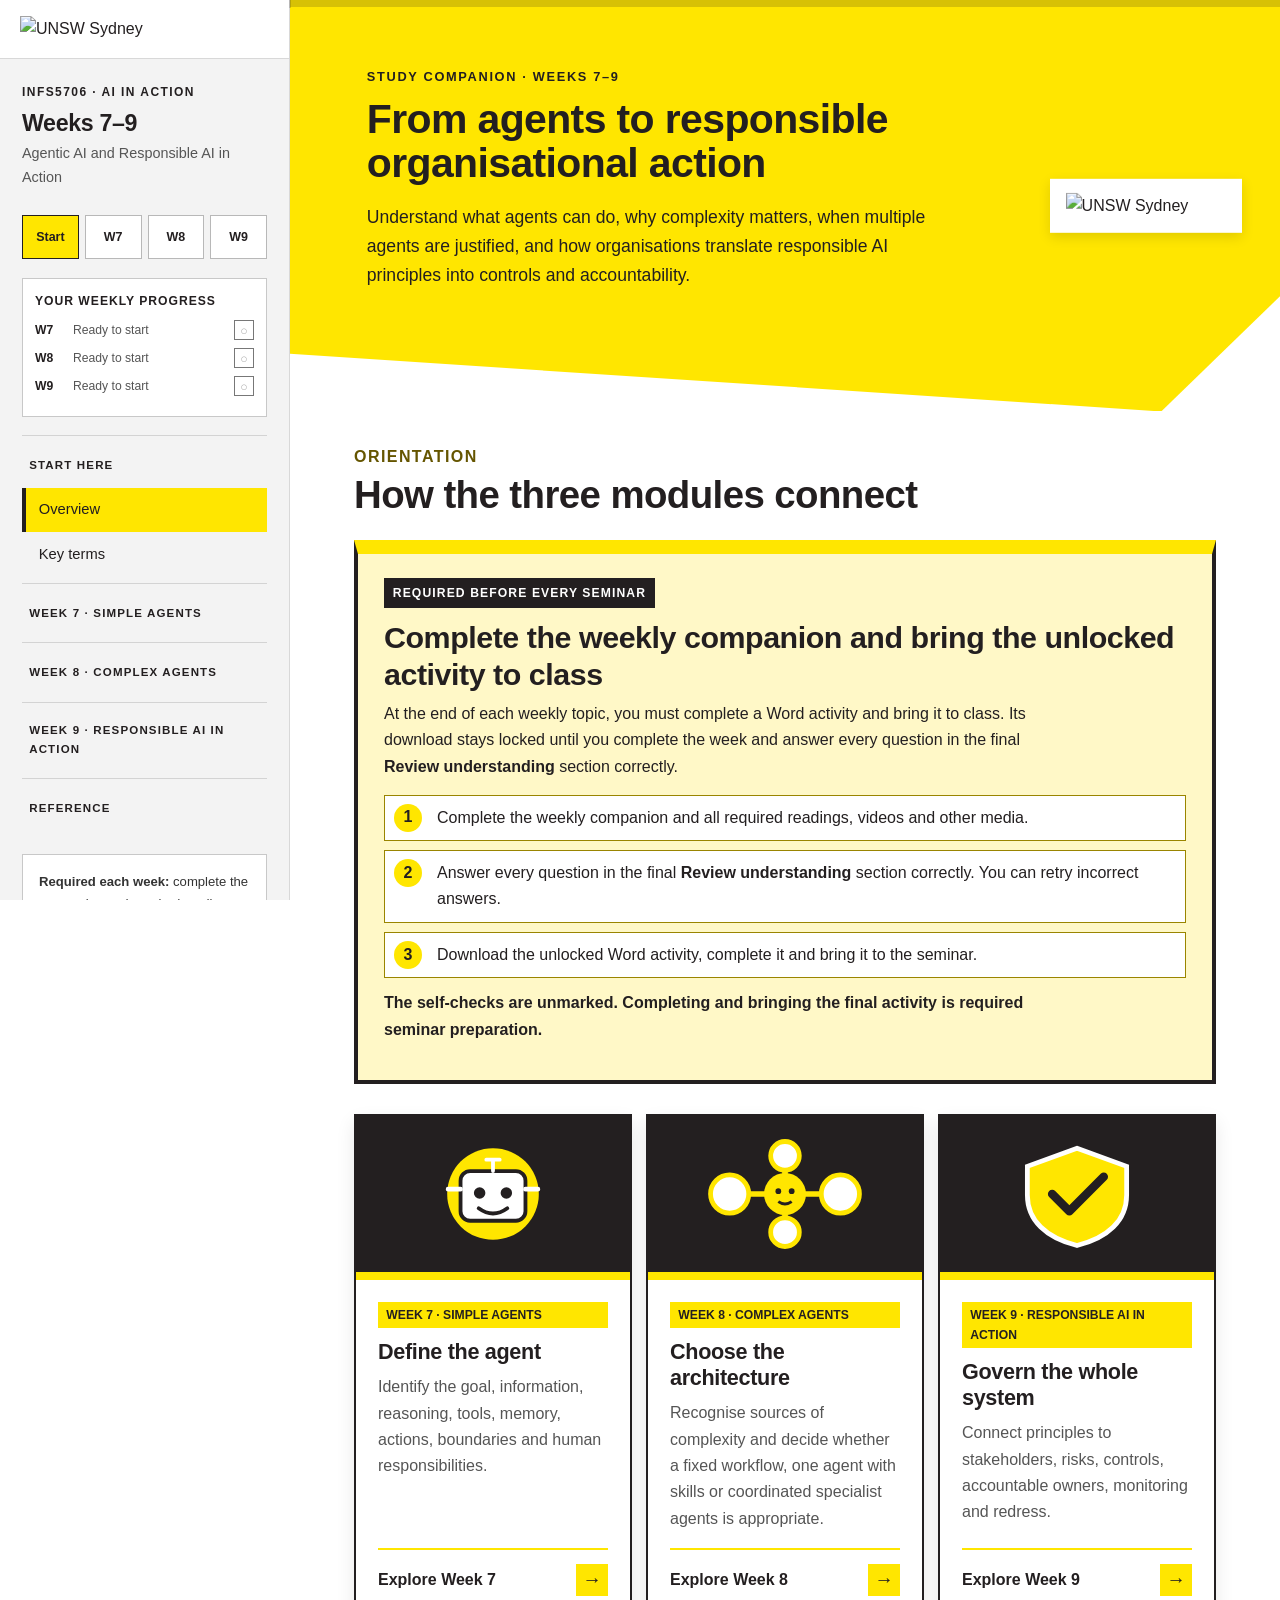
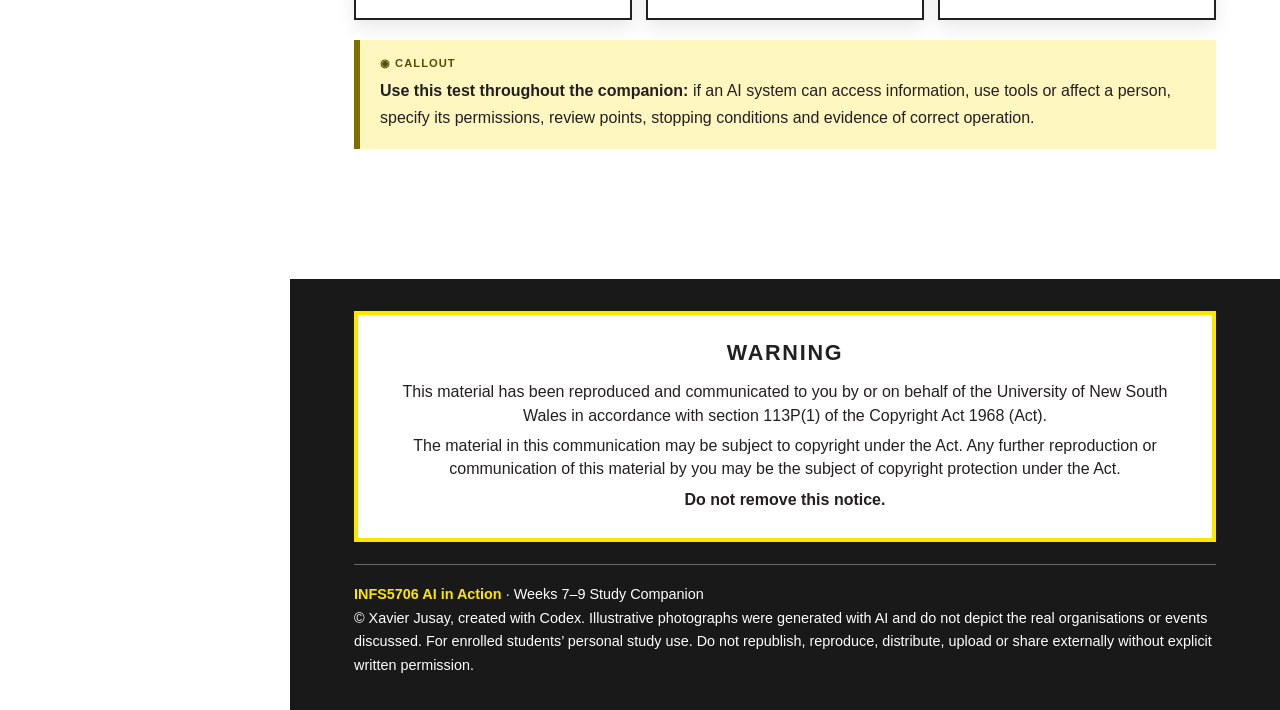
==== commit 1ae516a0: "Add files via upload" ====
--- a/index.html
+++ b/index.html
@@ -172,6 +172,7 @@
     .icon-badge { width:46px; height:46px; border-radius:0; display:grid; place-items:center; background:var(--yellow); color:#231f20; font-size:1.45rem; font-weight:900; margin-bottom:14px; }
     .card p:last-child, .card ul:last-child { margin-bottom:0; }
     .callout { border-left:6px solid #806d00; background:var(--yellow-soft); padding:18px 20px; border-radius:0; margin:22px 0; }
+    .callout::before { content:"\25C9  CALLOUT"; display:block; width:max-content; margin:0 0 9px; color:#594c00; font-size:.7rem; font-weight:900; letter-spacing:.09em; line-height:1; }
     .journey-mode-note { margin:0 0 1.2rem; padding:.75rem .85rem; border-left:4px solid var(--yellow); background:#333; color:#f4f4f4; font-size:.8rem; }
     .week-completion { margin:0 0 1.15rem; padding:12px; background:#151515; border:1px solid #555; }
     .week-completion > strong { display:block; margin-bottom:9px; color:#fff; font-size:.76rem; letter-spacing:.08em; text-transform:uppercase; }
@@ -285,6 +286,20 @@
     .journey-phase { display:flex; align-items:center; gap:12px; margin:34px 0 12px; color:var(--navy); font-weight:900; text-transform:uppercase; letter-spacing:.07em; font-size:.8rem; }
     .journey-phase::before { content:attr(data-phase); flex:0 0 auto; display:grid; place-items:center; width:34px; height:34px; background:var(--yellow); color:var(--navy); border-radius:9px; font-size:1rem; letter-spacing:0; }
     .journey-phase::after { content:""; height:2px; flex:1; background:var(--line); }
+    .capability-example { margin:24px 0; }
+    .capability-designs { display:grid; grid-template-columns:repeat(auto-fit,minmax(min(100%,300px),1fr)); gap:24px; }
+    .capability-path { border:1px solid var(--line); padding:20px; background:#fff; min-width:0; }
+    .capability-path h4 { margin:0 0 16px; font-size:1.1rem; }
+    .capability-node { padding:12px; border:1px solid var(--line); background:var(--yellow-soft); }
+    .capability-node strong, .capability-node small { display:block; }
+    .capability-node small { margin-top:4px; font-size:.9rem; line-height:1.5; }
+    .capability-node.agent-node { background:var(--navy); color:#fff; }
+    .capability-branches { display:grid; grid-template-columns:1fr 1fr; gap:12px; }
+    .capability-link { text-align:center; padding:8px 0; font-size:.85rem; line-height:1.4; }
+    .capability-link span { display:block; font-size:1.3rem; }
+    .capability-tool { margin-top:12px; padding:10px; background:#fff; border:1px dashed currentColor; font-size:.9rem; }
+    .capability-review { border:2px solid var(--navy); background:#fff; }
+    @media(max-width:480px) { .capability-branches { grid-template-columns:1fr; } }
     .comparison { width:100%; border-collapse:collapse; background:#fff; margin:18px 0; border-radius:0; overflow:hidden; box-shadow:0 6px 18px rgba(0,0,0,.06); }
     .comparison th, .comparison td { text-align:left; vertical-align:top; padding:14px 15px; border-bottom:1px solid var(--line); }
     .comparison th { background:var(--navy); color:#fff; }
@@ -382,6 +397,17 @@
     .agent-row { display:flex; align-items:center; justify-content:center; gap:8px; flex-wrap:wrap; margin:16px 0; }
     .agent-dot { width:76px; min-height:62px; display:grid; place-items:center; text-align:center; background:var(--navy); color:#fff; border-radius:50%; font-size:.8rem; font-weight:800; padding:7px; }
     .agent-dot.manager { background:#806d00; color:#fff; }
+    .shared-model-map { margin:22px 0; padding:24px; border:3px solid #231f20; background:#f7f7f7; }
+    .shared-model-map > .map-label { display:inline-block; margin:-24px 0 20px -24px; padding:10px 16px; background:#231f20; color:var(--yellow); font-weight:900; letter-spacing:.05em; }
+    .shared-model-flow { display:grid; grid-template-columns:minmax(180px,.8fr) 42px minmax(360px,1.6fr) 42px minmax(220px,1fr); gap:10px; align-items:center; }
+    .shared-model-node { padding:18px; border:2px solid #231f20; background:#fff; text-align:center; }
+    .shared-model-node strong { display:block; margin-bottom:6px; font-size:1.05rem; }
+    .shared-model-node.orchestrator { background:var(--yellow-soft); border-color:#806d00; }
+    .shared-model-node.model { background:var(--blue-soft); border-color:var(--navy); }
+    .shared-model-arrow { color:#806d00; text-align:center; font-size:1.65rem; font-weight:900; }
+    .local-specialists { display:grid; grid-template-columns:repeat(3,minmax(0,1fr)); gap:9px; }
+    .local-specialist { padding:14px 10px; border:2px solid var(--navy); background:#fff; text-align:center; font-size:.86rem; font-weight:800; }
+    .shared-model-warning { margin-top:14px; padding:14px 16px; border-left:8px solid var(--yellow); background:#231f20; color:#fff; }
     .mini-pattern { display:flex; align-items:center; justify-content:center; gap:7px; min-height:70px; margin-bottom:12px; }
     .mini-pattern span { display:grid; place-items:center; min-width:42px; height:42px; border-radius:9px; background:var(--navy); color:#fff; font-weight:900; font-size:.78rem; padding:5px; }
     .mini-pattern b { color:#806d00; font-size:1.25rem; }
@@ -473,6 +499,19 @@
     .oversight-path strong { font-size:1.05rem; }
     .oversight-path small { display:block; margin-top:4px; color:#5f5100; font-weight:800; }
     .case-source { margin:16px 0 0; padding-top:14px; border-top:1px solid #ccc; }
+    .judge-example { margin:28px 0; border:2px solid #231f20; border-top:10px solid var(--yellow); background:#fff; }
+    .judge-example > header { padding:20px 22px; background:#f3f3f3; border-bottom:2px solid #231f20; }
+    .judge-example > header h4 { margin:0 0 6px; font-size:1.25rem; }
+    .judge-example > header p { margin:0; }
+    .judge-example-grid { display:grid; grid-template-columns:repeat(2,minmax(0,1fr)); gap:0; }
+    .judge-example-panel { padding:22px; }
+    .judge-example-panel + .judge-example-panel { border-left:2px solid #231f20; }
+    .judge-example-panel h4 { margin-top:0; }
+    .judge-example-output { padding:16px; background:var(--yellow-soft); border-left:7px solid var(--yellow); }
+    .judge-rubric { margin:14px 0 0; padding-left:1.2rem; }
+    .judge-rubric li { margin:.45rem 0; }
+    .judge-example details { margin:0 22px 22px; }
+    .judge-example .details-body { padding:18px 20px; }
     .case-anchor-trace .case-source:has(a) { order:-1; margin:0 0 20px; padding:15px 17px; border:0; border-left:7px solid var(--yellow); background:var(--blue-pale); }
     .scope-strip { display:grid; grid-template-columns:repeat(4,minmax(0,1fr)); gap:12px; margin:20px 0; }
     .scope-strip div { padding:16px; background:#231f20; color:#fff; border-bottom:7px solid var(--yellow); }
@@ -490,6 +529,37 @@
     .monitor-grid { display:grid; grid-template-columns:repeat(5,minmax(135px,1fr)); gap:10px; overflow-x:auto; margin:18px 0; padding-bottom:10px; }
     .monitor-grid div { padding:14px; background:#f1f1f1; border-left:5px solid #231f20; }
     .monitor-grid strong { display:block; margin-bottom:5px; }
+    .service-lens { display:grid; grid-template-columns:repeat(3,minmax(0,1fr)); gap:0; margin:20px 0 24px; border:2px solid #231f20; }
+    .service-lens > div { min-height:116px; padding:18px; background:#fff; }
+    .service-lens > div + div { border-left:1px solid #8c8c8c; }
+    .service-lens strong { display:block; margin-bottom:7px; color:#231f20; font-size:1.04rem; }
+    .service-lens span { display:block; color:var(--muted); }
+    .failure-path { display:grid; grid-template-columns:repeat(4,minmax(150px,1fr)); gap:22px; overflow-x:auto; margin:20px 0 24px; padding:4px 3px 14px; }
+    .failure-path > div { position:relative; min-height:148px; padding:17px; background:#fff; border:2px solid #231f20; border-top:8px solid var(--yellow); }
+    .failure-path > div:not(:last-child)::after { content:"→"; position:absolute; right:-19px; top:50%; transform:translateY(-50%); color:#806d00; font-size:1.4rem; font-weight:900; z-index:2; }
+    .failure-path strong { display:block; margin-bottom:7px; color:#231f20; }
+    .failure-path small { display:block; margin-top:8px; color:#655500; font-weight:800; }
+    .judge-panel { display:grid; grid-template-columns:minmax(220px,.82fr) minmax(320px,1.18fr); gap:0; margin:22px 0; border:2px solid #231f20; background:#fff; }
+    .judge-panel > div { padding:20px; }
+    .judge-panel > div:first-child { background:#231f20; color:#fff; border-bottom:8px solid var(--yellow); }
+    .judge-panel > div:first-child strong { display:block; margin-bottom:8px; color:var(--yellow); font-size:1.12rem; }
+    .judge-panel > div:first-child p { margin:0; color:#f1f1f1; }
+    .judge-panel ul { margin:0; padding-left:1.15rem; }
+    .judge-panel li + li { margin-top:7px; }
+    .judge-rule { margin:16px 0 0; padding:14px 16px; border-left:6px solid var(--yellow); background:#f1f1f1; font-weight:800; }
+    .local-agent-map { display:grid; grid-template-columns:minmax(0,1.35fr) minmax(250px,.65fr); gap:18px; margin:22px 0; align-items:stretch; }
+    .device-boundary { position:relative; padding:42px 22px 22px; border:3px solid #231f20; background:#f7f7f7; }
+    .device-boundary::before { content:"ON YOUR DEVICE"; position:absolute; top:0; left:0; padding:8px 13px; background:#231f20; color:var(--yellow); font-size:.78rem; font-weight:900; letter-spacing:.08em; }
+    .local-layer { position:relative; padding:16px 18px; background:#fff; border-left:9px solid var(--yellow); }
+    .local-layer + .local-layer { margin-top:26px; }
+    .local-layer + .local-layer::before { content:"↓"; position:absolute; top:-25px; left:50%; transform:translateX(-50%); color:#806d00; font-size:1.25rem; font-weight:900; }
+    .local-layer strong, .external-boundary strong, .human-boundary strong { display:block; margin-bottom:5px; }
+    .external-boundary { position:relative; padding:42px 20px 20px; border:3px dashed #806d00; background:var(--yellow-soft); }
+    .external-boundary::before { content:"OUTSIDE THE DEVICE"; position:absolute; top:0; left:0; padding:8px 13px; background:#806d00; color:#fff; font-size:.78rem; font-weight:900; letter-spacing:.08em; }
+    .external-boundary ul { margin:12px 0 0; padding-left:1.15rem; }
+    .external-boundary li + li { margin-top:7px; }
+    .human-boundary { grid-column:1 / -1; display:grid; grid-template-columns:52px minmax(0,1fr); gap:14px; align-items:center; padding:16px 18px; border:2px solid #231f20; border-top:8px solid var(--yellow); background:#fff; }
+    .human-boundary .icon-badge { margin:0; }
     .good-practice { margin:24px 0; padding:22px; background:var(--green-soft); border:2px solid var(--green); border-left:10px solid var(--green); }
     .good-practice h3 { margin-top:0; color:var(--green); }
     .decision-response { margin-top:18px; padding:18px; background:#fffdf0; border-left:7px solid var(--yellow); }
@@ -795,6 +865,14 @@
       .principles-centre { grid-column:1/-1; grid-row:auto; min-height:92px; }
       .scope-strip, .values-equation { grid-template-columns:repeat(2,minmax(0,1fr)); }
       .values-equation div::after { display:none; }
+      .service-lens { grid-template-columns:1fr; }
+      .service-lens > div + div { border-left:0; border-top:1px solid #8c8c8c; }
+      .failure-path { grid-template-columns:repeat(4,minmax(190px,1fr)); }
+      .judge-panel { grid-template-columns:1fr; }
+      .judge-example-grid { grid-template-columns:1fr; }
+      .judge-example-panel + .judge-example-panel { border-left:0; border-top:2px solid #231f20; }
+      .local-agent-map { grid-template-columns:1fr; }
+      .human-boundary { grid-column:1; }
       .role-grid { grid-template-columns:1fr; }
       .diagnostic-prompts { grid-template-columns:1fr; }
       .complexity-diagnostic li { grid-template-columns:46px minmax(0,1fr); }
@@ -824,11 +902,16 @@
       .comparison { font-size:.9rem; }
       .comparison th, .comparison td { padding:10px; }
       .architecture-visual, .control-band { grid-template-columns:1fr; }
+      .shared-model-flow { grid-template-columns:1fr; }
+      .shared-model-arrow { transform:rotate(90deg); }
+      .local-specialists { grid-template-columns:1fr; }
       .stage-guide-top, .stage-footer { display:block; }
       .stage-output { margin-top:14px; }
       .stage-footer button { width:100%; margin-top:14px; }
       .guided-start-next { width:100%; margin-top:0; }
       .scope-strip, .values-equation { grid-template-columns:1fr; }
+      .failure-path { grid-template-columns:1fr; overflow:visible; }
+      .failure-path > div:not(:last-child)::after { content:"↓"; right:50%; top:auto; bottom:-21px; transform:translateX(50%); }
       .principles-visual { grid-template-columns:1fr; }
       .case-trace-grid, .case-mechanism { grid-template-columns:1fr; }
       .case-trace-step:not(:last-child)::after, .case-trace-step:nth-child(3)::after, .case-trace-step:nth-child(even):not(:last-child)::after, .case-mechanism > div:not(:last-child)::after { content:"↓"; right:50%; top:auto; bottom:-22px; transform:translateX(50%); }
@@ -882,6 +965,85 @@
       .scroll-reveal { opacity:1; transform:none; transition:none; }
       .week-transition::after { animation:none; }
       .confetti-layer { display:none !important; }
+    }
+    /* Reading and interaction refinements. UNSW emphasis stays on scenarios and next actions. */
+    :root { --reading-measure:72ch; --control-min:44px; }
+    body { line-height:1.65; }
+    button, summary { touch-action:manipulation; }
+    :is(a,button,input,summary,[tabindex]):focus-visible {
+      outline:3px solid var(--focus); outline-offset:4px; box-shadow:0 0 0 3px #fff;
+    }
+    .week-switcher a, .rail nav a, .guided-start-next, .stage-footer button,
+    .choice, summary { min-height:var(--control-min); }
+    .rail nav a { display:flex; align-items:center; }
+    .rail nav a:hover:not(.active) { background:#e7e7e7; border-left-color:#777; }
+    .nav-section-links a.locked-stage { color:#595959; opacity:1; }
+    .content p, .content li { overflow-wrap:break-word; }
+    .module > section[data-stage] > p,
+    .module > section[data-stage] > ul,
+    .module > section[data-stage] > ol { max-width:var(--reading-measure); }
+    body.guided-mode .module > section[data-stage] { background:#fff; }
+    body.guided-mode .module.stage-active > section.active-stage ~ section.active-stage {
+      border-top:1px solid var(--line); margin-top:24px; padding-top:32px;
+    }
+    body.guided-mode .grid:not(.knowledge-checks) > .card {
+      border-top:1px solid #b8b8b8; background:#f5f5f5;
+    }
+    body.guided-mode .visual-options > .card { border-top:0; }
+    .stage-guide { background:#f4f4f4; }
+    .stage-guide h2 { margin-bottom:12px; }
+    .stage-history { color:var(--muted); line-height:1.55; }
+    .journey-progress { gap:8px; }
+    .journey-progress button {
+      min-height:44px; padding:8px; border:1px solid #a0a0a0;
+      background:#fff; color:var(--ink); font:700 .95rem/1.2 Arial,Helvetica,sans-serif;
+    }
+    .journey-progress button.complete { background:#f0f0f0; color:var(--ink); }
+    .journey-progress button.current { background:var(--yellow); border:2px solid var(--ink); box-shadow:none; }
+    .journey-progress button:disabled { background:#f2f2f2; color:#595959; opacity:1; }
+    .journey-progress button.locked::after { content:none; }
+    .journey-progress button:hover:not(:disabled):not(.current) { background:#e7e7e7; border-color:var(--ink); }
+    .stage-footer { flex-wrap:wrap; background:#f4f4f4; border-top:1px solid var(--line); }
+    .stage-footer button { flex:0 1 auto; max-width:100%; white-space:normal; }
+    .quick-check { border:1px solid #a0a0a0; border-top:4px solid var(--ink); }
+    .section-check { background:#f7f7f7; border-left-width:1px; }
+    .quick-check h3 { line-height:1.45; }
+    .choice { display:flex; gap:12px; align-items:flex-start; border-color:#8c8c8c; line-height:1.5; }
+    .choice::before { content:attr(data-option); flex:0 0 1.5em; font-weight:700; }
+    .choice.correct::before { content:"✓"; }
+    .choice.incorrect::before { content:"×"; }
+    .choice:disabled { opacity:1; cursor:default; }
+    .choice:disabled:not(.correct):not(.incorrect) { color:#595959; background:#f7f7f7; }
+    button:active:not(:disabled) { box-shadow:inset 0 0 0 2px currentColor; }
+    .scroll-reveal:focus-within { opacity:1!important; transform:none!important; }
+    .scroll-reveal { --reveal-offset:10px; transition:opacity .2s ease,transform .2s ease; }
+    .scroll-reveal.reveal-from-up { --reveal-offset:-10px; }
+    .scroll-reveal.reveal-from-down { --reveal-offset:10px; }
+    @media(max-width:900px) {
+      .rail { padding:18px 20px; }
+      .rail .sub { margin-bottom:12px; }
+      .rail nav { border-top:1px solid var(--line); padding-top:8px; }
+      .content { padding-inline:clamp(12px,3vw,24px); }
+    }
+    @media(max-width:650px) {
+      .hero { clip-path:none; padding:30px 24px; min-height:0; }
+      .hero h2,.hero p { width:100%; }
+      .module-head { clip-path:none; padding:26px 24px; }
+      body.guided-mode .module.stage-active > section.active-stage { padding:22px 14px; }
+      .stage-guide { padding:22px 16px; }
+      .journey-progress { gap:5px; }
+      .journey-progress button { min-width:0; padding:6px 2px; }
+      .optional-expander > summary { grid-template-columns:1fr; }
+      .comparison { display:block; overflow-x:auto; max-width:100%; }
+    }
+    @media(prefers-reduced-motion:reduce) {
+      *, *::before, *::after { scroll-behavior:auto!important; animation:none!important; transition:none!important; }
+      .scroll-reveal { opacity:1!important; transform:none!important; }
+    }
+    @media(forced-colors:active) {
+      .choice.correct,.choice.incorrect,.journey-progress button.current { border:3px solid Highlight; }
+      .scroll-reveal { opacity:1!important; transform:none!important; }
+      .page-reading-progress span,.progress-fill { background:Highlight; }
     }
   </style>
 </head>
@@ -1002,7 +1164,7 @@
               <div class="week-card-body"><span class="pill">WEEK 9 · RESPONSIBLE AI IN ACTION</span><h3>Govern the whole system</h3><p>Connect principles to stakeholders, risks, controls, accountable owners, monitoring and redress.</p><div class="enter-week"><span>Explore Week 9</span><span aria-hidden="true">→</span></div></div>
             </a>
           </div>
-          <div class="callout"><strong>Core idea:</strong> capability, complexity and responsibility increase together. Greater autonomy or organisational consequence requires clearer limits, stronger oversight and more evidence that the system remains fit for purpose.</div>
+          <div class="callout"><strong>Use this test throughout the companion:</strong> if an AI system can access information, use tools or affect a person, specify its permissions, review points, stopping conditions and evidence of correct operation.</div>
         </section>
 
         <section class="module page-view" id="week7" data-view="week7">
@@ -1027,7 +1189,7 @@
             <p><strong>Core concepts:</strong> Outcomes or goals, models, tools, instructions, knowledge, context, state, memory, actions, guardrails and human oversight, with a brief introduction to reusable skills.</p>
             <p><strong>By the end:</strong> You should be able to recognise a simple-agent use case and explain the capabilities, boundaries and human responsibilities it requires.</p>
           </div>
-          <p class="time-note"><strong>Required pathway:</strong> about 60 minutes, including required excerpts, focused reading and knowledge checks. Expandable “More detail” panels provide supporting explanation when needed. Sections labelled “Optional extension” are excluded from this total.</p>
+          <p class="time-note"><strong>Required pathway:</strong> about 60 minutes, including required excerpts, focused reading and knowledge checks. Expandable “More detail” panels provide supporting explanation when needed. Sections labelled “Optional extension” or “Explore further” are excluded from this total.</p>
           <div class="scenario-thread">
             <div class="scenario-label">Running scenario</div>
             <p><strong>A recurring internet-service enquiry:</strong> a customer reports that their home internet has disconnected repeatedly for three days. Restarting the router did not resolve the problem, and the disruption is affecting their work. A frontline employee needs to gather the relevant details, consult approved troubleshooting and escalation guidance, and prepare an appropriate next step. We will follow this same enquiry throughout Week 7.</p>
@@ -1101,7 +1263,7 @@
             <div class="scenario-thread"><div class="scenario-label">Back to our scenario</div><p><strong>The recurring service-enquiry agent is an organisational agent.</strong> It supports an approved service process, uses organisational guidance and prepares an output for an authorised employee. Its permissions and boundaries must therefore be defined by the organisation, and responsibility cannot be assigned to the person who configured it alone.</p></div>
             </div></details>
             <div class="callout"><strong>Course terminology:</strong> there is no universally agreed boundary between a simple and complex agent. In this course, a <strong>simple agent</strong> supports one bounded outcome using limited knowledge or tools, a manageable process and explicit human-controlled boundaries.</div>
-            <div class="quick-check section-check" data-answer="1" data-explanation="Agentic behaviour is evident when the system pursues a defined goal by selecting or coordinating permitted steps within its boundaries."><div class="question-number">Pause and check</div><h3>Which feature most clearly indicates agentic behaviour?</h3><div class="choices"><button class="choice">The system produces conversational text.</button><button class="choice">The system pursues a goal through permitted steps.</button><button class="choice">The system produces detailed answers without using a template.</button></div><div class="feedback" aria-live="polite"></div></div>
+            <div class="quick-check section-check" data-answer="1" data-explanation="The second system manages a sequence of permitted steps towards an outcome. Conversation quality and scheduled execution do not establish agentic behaviour on their own."><div class="question-number">Pause and check</div><h3>Which system provides the clearest evidence of agentic behaviour?</h3><div class="choices"><button class="choice">A chatbot that produces detailed answers from a policy document when prompted.</button><button class="choice">A system that gathers missing details, selects approved guidance and prepares a recommendation towards a defined outcome.</button><button class="choice">A scheduled script that sends the same report every Friday without interpreting its contents.</button></div><div class="feedback" aria-live="polite"></div></div>
           </section>
 
           <section id="w7-capabilities" class="required-section" data-stage="2">
@@ -1146,7 +1308,7 @@
                 <div class="tool-mode"><div class="tool-mode-icon" aria-hidden="true">↔</div><div><h3>Connector</h3><dl><dt>Interacts with</dt><dd>An approved application or organisational service</dd><dt>Useful for</dt><dd>Accessing permitted data or actions through a configured integration</dd><dt>Constraint</dt><dd>Capabilities depend on permissions and what the connector exposes</dd></dl></div></div>
                 <div class="tool-mode"><div class="tool-mode-icon" aria-hidden="true">⌨</div><div><h3>Computer Use</h3><dl><dt>Interacts with</dt><dd>The visible interface of a website or application</dd><dt>Useful for</dt><dd>Tasks requiring clicking, typing, navigation or visual inspection</dd><dt>Constraint</dt><dd>Interfaces can change and actions may be less predictable than structured integrations</dd></dl></div></div>
               </div>
-              <div class="callout"><strong>Selection principle:</strong> prefer the most reliable and controlled interaction method that can accomplish the task. Computer Use is valuable when a suitable structured integration is unavailable or the task genuinely depends on the interface.</div>
+              <div class="callout"><strong>Choose tools by reliability and control:</strong> use a structured integration when one is available. Use Computer Use when the task genuinely depends on an interface or no suitable integration exists.</div>
               <div class="grid two">
                 <div class="card"><div class="icon-badge" aria-hidden="true">⌨</div><h3>When can it add value?</h3><p>Computer Use can help when a task depends on a website or application that does not provide a suitable structured integration. A personal agent might compare public listings, prepare an appointment form or navigate to the final stage of a booking.</p></div>
                 <div class="card"><div class="icon-badge" aria-hidden="true">!</div><h3>What changes when it can act?</h3><p>Interfaces can change, pages may contain misleading instructions, and an incorrect click may affect real data. The task therefore needs narrow permissions, visible stopping conditions and human confirmation before consequential actions.</p></div>
@@ -1155,7 +1317,7 @@
               <p><strong>Optional reading, about 3 min:</strong> read the introductory explanation of Computer Use and the safety guidance on confirmation, permissions and consequential actions. <a href="https://learn.chatgpt.com/docs/computer-use" target="_blank" rel="noopener">Open the focused documentation ↗</a></p>
             </div></details>
             <div class="callout"><strong>Keep the first design bounded:</strong> one user, one outcome, a limited set of information or tools, and a clear point where a person reviews, decides or acts.</div>
-            <div class="quick-check section-check" data-answer="1" data-explanation="A tool extends what the agent can retrieve, process or change. The goal and operating boundaries are defined through the wider agent design."><div class="question-number">Pause and check</div><h3>What is the role of a tool in an agent?</h3><div class="choices"><button class="choice">It defines the agent’s goal and authority.</button><button class="choice">It performs a permitted retrieval, processing step or action.</button><button class="choice">It stores every interaction as permanent organisational memory.</button></div><div class="feedback" aria-live="polite"></div></div>
+            <div class="quick-check section-check" data-answer="1" data-explanation="The search capability is a tool because it performs a permitted retrieval. The wider design must still specify when it may be used, which sources are approved and how results affect the task."><div class="question-number">Pause and check</div><h3>An agent can search an approved knowledge base. Which statement best describes that capability?</h3><div class="choices"><button class="choice">The search capability defines the agent’s goal because it determines what information is available.</button><button class="choice">The search capability is a tool whose permitted use and sources must be defined by the agent design.</button><button class="choice">The search capability becomes organisational memory because retrieved results can influence the current run.</button></div><div class="feedback" aria-live="polite"></div></div>
           </section>
 
           <section id="w7-simple" class="required-section" data-stage="2">
@@ -1165,13 +1327,13 @@
               <div class="card"><div class="icon-badge" aria-hidden="true">✓</div><h3>Which tasks are good candidates?</h3><ul><li>Retrieving and organising approved information</li><li>Gathering missing information</li><li>Preparing a structured briefing or handover</li><li>Drafting a bounded recommendation for review</li><li>Completing a repeatable knowledge-work process</li></ul></div>
               <div class="card"><div class="icon-badge" aria-hidden="true">↗</div><h3>What signals greater complexity?</h3><ul><li>Several interdependent outcomes</li><li>Different specialist knowledge at different stages</li><li>Multiple tools with consequential effects</li><li>Variable pathways and handovers</li><li>Long-lived context across tasks</li><li>Significant delegated authority</li></ul></div>
             </div>
-            <div class="callout"><strong>Architecture principle:</strong> begin with the simplest design that can satisfy the goal reliably and safely. Add capabilities or additional agents only when they produce demonstrable value.</div>
+            <div class="callout"><strong>Do not add components without a reason:</strong> if one bounded agent can complete the task reliably with approved information and tools, a more complex architecture has no demonstrated benefit.</div>
             <div class="reading-lesson" id="w7-reading-atlassian">
               <div class="reading-icon" aria-hidden="true">↗</div>
               <div><span class="pill">FOCUSED READING · APPROX. 5 MIN</span><h3>AI agents in project management: benefits and key use cases</h3><p>Read only <strong>“What are AI agents?”</strong>, <strong>“How do AI agents work in project management?”</strong> and <strong>“Step 1: Start with pilot use cases”</strong>. Identify the distinction from fixed automation, the operating loop and the case for beginning with a focused use case. Treat product claims as vendor claims.</p></div>
               <a href="https://www.atlassian.com/agile/project-management/ai-agents#what-are-ai-agents" target="_blank" rel="noopener">Open the focused reading ↗</a>
             </div>
-            <div class="quick-check section-check" data-answer="0" data-explanation="One bounded outcome, limited approved information and a clear human handoff are strong indicators that a simple-agent design may be suitable."><div class="question-number">Pause and check</div><h3>Which use case is the stronger candidate for a simple agent?</h3><div class="choices"><button class="choice">Preparing one bounded recommendation from approved guidance.</button><button class="choice">Resolving every service problem and changing customer accounts independently.</button><button class="choice">Monitoring several departments and autonomously reprioritising their work.</button></div><div class="feedback" aria-live="polite"></div></div>
+            <div class="quick-check section-check" data-answer="0" data-explanation="The first case has one outcome, approved information and a defined handoff. The other cases introduce broad authority, variable organisational pathways or continuing reprioritisation."><div class="question-number">Pause and check</div><h3>Which proposal can most plausibly remain a simple agent after its boundaries are specified?</h3><div class="choices"><button class="choice">Prepare a service recommendation from approved guidance, then hand it to an employee for decision.</button><button class="choice">Resolve service enquiries across billing, hardship and technical support, including account changes when confidence is high.</button><button class="choice">Monitor work across several departments and reprioritise tasks whenever organisational conditions change.</button></div><div class="feedback" aria-live="polite"></div></div>
           </section>
 
           <section id="w7-authority" class="required-section" data-stage="2">
@@ -1188,7 +1350,7 @@
               </div>
               <div class="authority-axis"><span class="arrow-up">↑</span>Increasing authority<small>Stronger permissions, oversight and escalation</small></div>
             </div>
-            <div class="callout"><strong>Control principle:</strong> as authority increases, the design needs clearer permissions, stopping conditions, escalation and human review.</div>
+            <div class="callout"><strong>Match controls to authority:</strong> for every action the agent may take, specify the permission, the stopping condition and the point at which a person must review or intervene.</div>
             <div class="media-lesson" id="w7-video-daniel">
               <div class="video-frame" data-video-id="G9UcQ1eD87M" data-video-url="https://www.youtube.com/watch?v=G9UcQ1eD87M"><iframe data-src="https://www.youtube.com/embed/G9UcQ1eD87M?rel=0&amp;end=105" title="AI voice agent Daniel selling Gold Coast apartments via phone call, required excerpt from 0:00 to 1:45" loading="lazy" referrerpolicy="strict-origin-when-cross-origin" allow="accelerometer; autoplay; clipboard-write; encrypted-media; gyroscope; picture-in-picture; web-share" allowfullscreen></iframe></div>
               <div class="media-guidance">
@@ -1199,13 +1361,12 @@
                 <p class="source-note">If the embedded player is unavailable, <a href="https://www.youtube.com/watch?v=G9UcQ1eD87M" target="_blank" rel="noopener">open the clip on YouTube ↗</a>.</p>
               </div>
             </div>
-            <div class="quick-check section-check" data-answer="1" data-explanation="As authority increases, the potential consequences increase, so permissions, review, escalation and stopping conditions must become stronger."><div class="question-number">Pause and check</div><h3>What should happen as an agent receives greater authority?</h3><div class="choices"><button class="choice">Human oversight can be reduced because the agent is more capable.</button><button class="choice">Permissions, controls and review requirements should become stronger.</button><button class="choice">The agent should receive broader access so it can resolve exceptions independently.</button></div><div class="feedback" aria-live="polite"></div></div>
+            <div class="quick-check section-check" data-answer="1" data-explanation="Drafting and executing have different consequences. Execution requires narrower permissions, pre-action review, stopping conditions and evidence of what was attempted."><div class="question-number">Pause and check</div><h3>A drafting agent is being extended so it can submit account changes. What is the most important design implication?</h3><div class="choices"><button class="choice">Its existing controls remain sufficient if the same model and instructions are retained.</button><button class="choice">The new action needs explicit permission, pre-action review, stopping conditions and an inspectable record.</button><button class="choice">Broader portal access should be granted so the agent can resolve exceptions without delaying the customer.</button></div><div class="feedback" aria-live="polite"></div></div>
           </section>
 
           <section id="w7-instructions" class="required-section" data-stage="3">
             <h2>How do design decisions become agent instructions? <span class="section-time">About 8 min</span></h2>
             <figure class="stage-image instructions"><img src="assets/week-7-instructions.jpg" alt="A person translating a customer-service workflow into a structured checklist and operating design." loading="lazy" decoding="async"><figcaption>Instructions begin with a designed workflow, clear boundaries and an expected output.</figcaption></figure>
-            <p>Instructions are the bridge between the intended service and the agent configured in a builder. The quality of the instructions depends on the quality of the design decisions made first.</p>
             <div class="scenario-thread"><div class="scenario-label">Scenario step 5</div><p><strong>The recurring-disruption enquiry now becomes an operating instruction.</strong> The design decisions about the user, outcome, inputs, process, output and authority must be expressed clearly enough for the agent builder to use.</p></div>
 
             <div class="instruction-example weak"><strong>A weak starting instruction</strong>Help an employee respond to a customer who reports recurring internet dropouts.</div>
@@ -1238,7 +1399,7 @@
             <h3>3. How is the design configured and refined?</h3>
             <div class="design-loop" aria-label="Agent design refinement cycle"><div>Design</div><div>Configure</div><div>Observe</div><div>Refine</div></div>
             <p>When behaviour is poor, diagnose the design: is the goal unclear, information missing, process underspecified, output ambiguous or authority excessive?</p>
-            <div class="quick-check section-check" data-answer="0" data-explanation="The user, outcome, inputs, process, output and authority should be decided before they are translated into a builder’s configuration fields."><div class="question-number">Pause and check</div><h3>What should happen before an agent is configured in a builder?</h3><div class="choices"><button class="choice">Define the six design elements and translate them into instructions.</button><button class="choice">Select every available tool and let the platform infer the design.</button><button class="choice">Begin with a broad goal and define boundaries after observing the deployed agent.</button></div><div class="feedback" aria-live="polite"></div></div>
+            <div class="quick-check section-check" data-answer="0" data-explanation="Configuration cannot resolve an undefined operating design. The team must first decide the user, outcome, inputs, process, output and authority, then map those decisions into the builder."><div class="question-number">Pause and check</div><h3>A team has selected an agent builder but disagrees about who approves the output and what happens when guidance is incomplete. What should it do next?</h3><div class="choices"><button class="choice">Resolve the design elements and authority boundary before configuring the agent.</button><button class="choice">Configure a prototype with all available tools and use its behaviour to determine responsibility.</button><button class="choice">Begin with a broad instruction and add an approval step after users identify problematic outputs.</button></div><div class="feedback" aria-live="polite"></div></div>
           </section>
 
           <section id="w7-platforms" class="required-section" data-stage="4">
@@ -1258,7 +1419,28 @@
               </div>
               <div class="media-card"><div><div class="type">OPTIONAL REFERENCE · APPROX. 2 MIN</div><h3>Introduction to agents</h3><p>Read only <strong>“How agents work”</strong> and its component table for Microsoft’s account of instructions, the model, orchestration, knowledge and skills.</p></div><a href="https://learn.microsoft.com/en-us/agents/design-guidelines/intro-to-agents#how-agents-work" target="_blank" rel="noopener">Open the focused reference ↗</a></div>
             </div>
-            <div class="quick-check section-check" data-answer="1" data-explanation="A builder provides configuration capabilities. People remain responsible for defining the intended outcome, information, process, authority and human responsibilities."><div class="question-number">Pause and check</div><h3>What does an agent builder provide?</h3><div class="choices"><button class="choice">A complete organisational design and automatic approval for deployment.</button><button class="choice">A way to configure instructions, knowledge and permitted capabilities.</button><button class="choice">A guarantee that every configured response complies with organisational policy.</button></div><div class="feedback" aria-live="polite"></div></div>
+            <div class="quick-check section-check" data-answer="1" data-explanation="The platform implements configuration choices. It does not establish that the source is approved, the permission is appropriate or the workflow is ready for deployment."><div class="question-number">Pause and check</div><h3>A builder lets a team attach a document and enable web search. What has the platform established?</h3><div class="choices"><button class="choice">That both sources are appropriate for the organisational task.</button><button class="choice">That these capabilities can be configured; their authority and suitability still require human decisions.</button><button class="choice">That outputs using either source will comply with organisational policy.</button></div><div class="feedback" aria-live="polite"></div></div>
+          </section>
+
+          <section id="w7-local-agents" class="optional-section explore-further" data-stage="4">
+            <h2>Can an AI agent run on your own computer? <span class="section-time">Optional · about 8 min</span></h2>
+            <p>A model can run on your computer after its model files and runtime have been downloaded. A local model becomes part of an agent only when an application also manages the instructions, task state, permitted tools and the loop that continues or stops the work.</p>
+            <div class="local-agent-map" role="img" aria-label="A local agent can contain a language model, an agent runtime and approved local tools on the device. It may also connect to web search, cloud services or remote tools outside the device. A person still reviews consequential outputs and actions.">
+              <div class="device-boundary">
+                <div class="local-layer"><strong>1 · Local model</strong>Interprets the request and generates language using model files loaded on the computer.</div>
+                <div class="local-layer"><strong>2 · Agent runtime</strong>Applies the instructions, maintains task state, selects permitted steps and decides whether to continue, stop or escalate.</div>
+                <div class="local-layer"><strong>3 · Approved local tools</strong>May search an authorised folder, read synthetic documents or write an output to a permitted location.</div>
+              </div>
+              <div class="external-boundary"><strong>External connections remain possible</strong>A locally running model may still use services outside the computer.<ul><li>Web search</li><li>Cloud storage or organisational connectors</li><li>Remote APIs or MCP servers</li></ul><p><strong>Check the complete data flow.</strong> Local inference does not establish that every tool, document or action remains local.</p></div>
+              <div class="human-boundary"><div class="icon-badge" aria-hidden="true">✓</div><div><strong>Human control still applies</strong>Local execution does not determine the agent’s authority. A person must still approve consequential actions, handle exceptions and decide which information and tools the agent may access.</div></div>
+            </div>
+            <h3>What might a bounded local agent do?</h3>
+            <div class="scenario-thread"><div class="scenario-label">Example</div><p><strong>A local meeting-preparation agent</strong> reads synthetic documents from one approved folder, extracts decisions, deadlines and unresolved questions, and prepares a meeting brief. It cannot inspect unrelated folders, modify the source files, send messages or act on the recommendations.</p></div>
+            <h3>Why might someone choose local execution?</h3>
+            <div class="diagnosis-line"><div><strong>Potential benefits</strong>Offline availability, greater control over where some information is processed and experimentation without per-request cloud charges.</div><div><strong>Practical limits</strong>Available memory, storage and processing power constrain model size, speed and capability.</div><div><strong>Continuing responsibilities</strong>Model updates, local access controls, tool permissions, logging and monitoring still require deliberate management.</div></div>
+            <p><strong>Explore the official guidance, about 3 min:</strong> read “Operations that do NOT require connectivity” and “Operations that require connectivity” in LM Studio’s offline-operation guidance. <a href="https://lmstudio.ai/docs/app/offline" target="_blank" rel="noopener">Open the focused reading ↗</a></p>
+            <details><summary>How can a local model use tools?</summary><div class="details-body"><p>The model proposes a tool call. The surrounding application decides whether the tool is available, executes the permitted function and returns its result. Tool capability and safety therefore depend on the runtime, permissions and implementation as well as the model.</p><p><a href="https://lmstudio.ai/docs/developer/openai-compat/tools" target="_blank" rel="noopener">Explore LM Studio’s tool-use explanation ↗</a></p></div></details>
+            <div class="quick-check section-check" data-answer="1" data-explanation="The model inference occurs locally, while the web-search and calendar requests still communicate with services outside the computer. The complete workflow is therefore only partly local."><div class="question-number">Explore Further check</div><h3>A model runs locally, but its agent uses remote web search and a cloud calendar connector. Which statement is most accurate?</h3><div class="choices"><button class="choice">The entire agent operates locally because the language model is loaded on the computer.</button><button class="choice">Model inference is local, while parts of the workflow still communicate with external services.</button><button class="choice">A locally running model cannot participate in a workflow that uses remote tools.</button></div><div class="feedback" aria-live="polite"></div></div>
           </section>
 
           <section id="w7-triggers" class="required-section" data-stage="4">
@@ -1277,7 +1459,7 @@
               <div class="card"><h3>Normal completion</h3><p>The defined outcome has been reached, the requested output has been prepared or the user ends the run.</p></div>
               <div class="card"><h3>Limit or escalation</h3><p>The agent reaches a maximum number of attempts or a time limit, encounters repeated tool failure, lacks required information, moves beyond its guidance or requires human approval.</p></div>
             </div>
-            <div class="quick-check section-check" data-answer="0" data-explanation="A trigger determines when a run begins. Instructions, permissions and boundaries determine what the agent may do during that run."><div class="question-number">Pause and check</div><h3>Does a scheduled trigger give an agent greater authority?</h3><div class="choices"><button class="choice">No. The trigger changes when work begins, not what is permitted.</button><button class="choice">Yes. Scheduled agents may act without the usual boundaries.</button><button class="choice">Only when the trigger runs outside normal business hours.</button></div><div class="feedback" aria-live="polite"></div></div>
+            <div class="quick-check section-check" data-answer="0" data-explanation="Changing the trigger changes when the run starts. Authority changes only if permissions, instructions or boundaries are also changed."><div class="question-number">Pause and check</div><h3>A manually started agent is changed to run every morning. No permissions or instructions change. What has changed?</h3><div class="choices"><button class="choice">Its trigger has changed, while its authority remains the same.</button><button class="choice">Its authority has increased because it can now act without a fresh user prompt.</button><button class="choice">Its accountability has transferred from the user to the scheduling platform.</button></div><div class="feedback" aria-live="polite"></div></div>
           </section>
 
           <section id="w7-run" class="required-section" data-stage="4">
@@ -1297,10 +1479,10 @@
               <div class="run-step"><strong>Gather missing details</strong><p>If information is missing, the agent asks the employee to collect it from the customer.</p></div>
               <div class="run-step"><strong>Search approved guidance</strong><p>The agent uses the supplied troubleshooting and escalation guidance.</p></div>
               <div class="run-step"><strong>Prepare the output</strong><p>It drafts a structured recommendation, including uncertainty and any escalation pathway.</p></div>
-              <div class="run-step human"><strong>Employee reviews and decides</strong><p>The employee verifies the information and recommendation, then chooses the human-controlled outcome.</p><div class="run-outcomes"><span>Act within authority</span><span>Escalate or refer</span></div></div>
+              <div class="run-step human"><strong>Employee reviews and decides</strong><p>The employee verifies the information and recommendation, then decides whether to initiate troubleshooting, arrange support or escalate.</p><div class="run-outcomes"><span>Act within authority</span><span>Escalate or refer</span></div></div>
             </div>
             <div class="run-loop-note"><span aria-hidden="true">↶</span>If required information is still missing, return to “Assess the information”.</div>
-            <div class="quick-check section-check" data-answer="1" data-explanation="The agent should gather the required details and reassess the case instead of inventing information or proceeding as though the case were complete."><div class="question-number">Pause and check</div><h3>What should the agent do when required information is missing?</h3><div class="choices"><button class="choice">Infer the missing details and complete the recommendation.</button><button class="choice">Request the missing details and return to assessment.</button><button class="choice">Use the most common value from earlier cases and label it as confirmed.</button></div><div class="feedback" aria-live="polite"></div></div>
+            <div class="quick-check section-check" data-answer="1" data-explanation="The missing fact is material to the recommendation. The agent should request it and reassess, then stop or escalate if it cannot be obtained."><div class="question-number">Pause and check</div><h3>An agent cannot determine whether previous troubleshooting was completed, and that fact changes the recommended next step. What should it do?</h3><div class="choices"><button class="choice">Use the most common troubleshooting history and clearly label the assumption.</button><button class="choice">Request the missing history, reassess the case and stop or escalate if it remains unavailable.</button><button class="choice">Prepare both possible recommendations and allow the employee to infer which facts apply.</button></div><div class="feedback" aria-live="polite"></div></div>
           </section>
 
           <section id="w7-record" class="optional-section" data-stage="4">
@@ -1313,54 +1495,54 @@
               <div class="card"><div class="icon-badge" aria-hidden="true">!</div><h3>Uncertainty and intervention</h3><p>What remained uncertain, why the run stopped or escalated, and where a person reviewed, approved or intervened.</p></div>
             </div>
             <div class="callout"><strong>An observable run supports review and accountability.</strong> A polished final answer alone may hide missing information, inappropriate tool use or a failed step.</div>
-            <div class="quick-check section-check" data-answer="0" data-explanation="An inspectable record helps a person review the sources, tools, actions, uncertainty and points of intervention behind the final result."><div class="question-number">Pause and check</div><h3>Why should the complete agent run be inspectable?</h3><div class="choices"><button class="choice">So a person can review how the result was produced and where intervention occurred.</button><button class="choice">So the final response can replace all human judgement.</button><button class="choice">So the organisation can evaluate the agent only by its completion speed.</button></div><div class="feedback" aria-live="polite"></div></div>
+            <div class="quick-check section-check" data-answer="0" data-explanation="The final output alone may not reveal an inappropriate source, failed tool call or lost uncertainty. Run-level evidence is needed to diagnose and govern those failures."><div class="question-number">Pause and check</div><h3>An employee corrects a recommendation before acting. Which record would best support diagnosis of the failure?</h3><div class="choices"><button class="choice">The sources, tool calls, intermediate uncertainty, stopping decision and employee intervention.</button><button class="choice">The corrected final answer and the total time saved compared with manual work.</button><button class="choice">The employee’s approval decision and the model’s final confidence score.</button></div><div class="feedback" aria-live="polite"></div></div>
           </section>
           <section id="w7-knowledge-check" class="required-section" data-stage="5">
             <h2>How well do you understand simple agents? <span class="section-time">About 5 min</span></h2>
             <figure class="stage-image compact"><img src="assets/week-7-frontline-agent.jpg" alt="A frontline employee reviewing a customer enquiry before deciding what action to take." loading="lazy" decoding="async"><figcaption>Review the whole Week 7 journey from customer problem to employee-reviewed recommendation.</figcaption></figure>
             <p>Use these four unmarked knowledge checks to apply ideas from across the week. Select one answer for each question to receive immediate feedback.</p>
             <div class="knowledge-checks">
-              <div class="quick-check" data-answer="1" data-explanation="The weakness is in the input and process design. The agent should be required to collect defined information before recommending a next step, then stop or escalate when essential information remains unavailable.">
+              <div class="quick-check" data-answer="1" data-explanation="The failure occurs before recommendation: required evidence has not been collected. The revised instruction makes those inputs mandatory and defines what happens when they remain unavailable.">
                 <div class="question-number">Question 1</div>
-                <h3>A service-enquiry agent repeatedly recommends a next step before confirming when disruptions occur or what troubleshooting has already been attempted. Which revision best addresses the design failure?</h3>
+                <h3>A service-enquiry agent gives reasonable recommendations in routine cases, but sometimes proceeds without confirming disruption timing or prior troubleshooting. Which revision most directly improves reliability without expanding its authority?</h3>
                 <div class="choices">
-                  <button class="choice">Add more general service documents and examples while leaving the operating instruction unchanged.</button>
-                  <button class="choice">Require the missing inputs before recommendation, stopping or escalating if unavailable.</button>
-                  <button class="choice">Enable Computer Use so the agent can search every available customer interface.</button>
-                  <button class="choice">Remove employee review so the agent can complete the enquiry more efficiently.</button>
+                  <button class="choice">Add examples of high-quality recommendations and ask the agent to match their format.</button>
+                  <button class="choice">Define the required inputs and prevent recommendation until they are obtained or the case is escalated.</button>
+                  <button class="choice">Give the agent read access to more customer systems so it can decide which evidence is useful.</button>
+                  <button class="choice">Add a confidence score and permit recommendations whenever confidence exceeds a threshold.</button>
                 </div>
                 <div class="feedback" aria-live="polite"></div>
               </div>
-              <div class="quick-check" data-answer="3" data-explanation="A hybrid design assigns predictable validation to fixed rules, interpretation and preparation to the agent, and consequential approval to the authorised employee. Each part uses an appropriate method and authority level.">
+              <div class="quick-check" data-answer="3" data-explanation="The design separates three different needs: deterministic validation, contextual interpretation and consequential authority. The choice of method follows the character of each step.">
                 <div class="question-number">Question 2</div>
-                <h3>A proposed service uses fixed rules to validate required fields, an agent to interpret the enquiry and draft a recommendation, and an employee to approve any account action. What does this design demonstrate?</h3>
+                <h3>A service uses fixed rules to validate required fields, an agent to interpret an enquiry, and an employee to approve account changes. Which justification best explains this allocation?</h3>
                 <div class="choices">
-                  <button class="choice">Every stage should use agentic reasoning so the service has one consistent technical architecture.</button>
-                  <button class="choice">Human approval is unnecessary because the required fields were validated first.</button>
-                  <button class="choice">The fixed validation rules make the complete service conventional automation.</button>
-                  <button class="choice">Use rules, agentic judgement and human authority for different parts of the workflow.</button>
+                  <button class="choice">A single technical approach would be simpler, but dividing the work improves the appearance of oversight.</button>
+                  <button class="choice">Validated inputs make the remaining interpretation sufficiently reliable for automatic account action.</button>
+                  <button class="choice">Because one step uses fixed rules, the service should be assessed entirely as conventional automation.</button>
+                  <button class="choice">Each step uses the method and authority suited to its predictability and consequences.</button>
                 </div>
                 <div class="feedback" aria-live="polite"></div>
               </div>
-              <div class="quick-check" data-answer="0" data-explanation="Computer Use can affect real systems through visible interfaces. A consequential action should therefore have narrow permissions, a visible preview and confirmation by an authorised person before submission.">
+              <div class="quick-check" data-answer="0" data-explanation="The control acts before the consequential change, constrains the permitted action and gives the authorised employee usable evidence for approval.">
                 <div class="question-number">Question 3</div>
-                <h3>An organisational agent can navigate a billing portal using Computer Use. Before allowing it to submit a service change, which control is most appropriate?</h3>
+                <h3>An agent uses Computer Use to prepare a billing-plan change. Which design provides the strongest control at the point where preparation becomes organisational action?</h3>
                 <div class="choices">
-                  <button class="choice">Restrict the permitted change, show a preview and require authorised confirmation.</button>
-                  <button class="choice">Let the agent submit changes whenever its confidence exceeds a selected threshold.</button>
-                  <button class="choice">Give the agent broader access so it can recover from interface changes independently.</button>
-                  <button class="choice">Rely on its written instructions because the interface already records every click.</button>
+                  <button class="choice">Restrict available changes, present the proposed submission and require authorised confirmation before execution.</button>
+                  <button class="choice">Permit submission above a confidence threshold, then sample completed changes for monthly review.</button>
+                  <button class="choice">Allow broader portal access, but require the agent to explain every completed action afterward.</button>
+                  <button class="choice">Record the session and alert an employee only when the customer later disputes the change.</button>
                 </div>
                 <div class="feedback" aria-live="polite"></div>
               </div>
-              <div class="quick-check" data-answer="2" data-explanation="A plausible final answer does not reveal whether the agent used approved sources, respected tool permissions, preserved uncertainty or encountered a failed step. The complete run must be inspectable before its operation can be evaluated.">
+              <div class="quick-check" data-answer="2" data-explanation="Outcome quality is one source of evidence. It cannot establish whether the process used approved sources, respected permissions or preserved uncertainty. Those claims require run-level evidence.">
                 <div class="question-number">Question 4</div>
-                <h3>An agent produces an appropriate-looking recommendation, but the organisation cannot see which sources or tools it used. What is the most defensible conclusion?</h3>
+                <h3>An agent’s recommendations are usually accepted by experienced employees, but the organisation cannot inspect its sources, tool calls or failed steps. What can the acceptance rate establish?</h3>
                 <div class="choices">
-                  <button class="choice">The recommendation confirms that the agent followed its instructions correctly.</button>
-                  <button class="choice">Employee approval is sufficient evidence that every internal step was appropriate.</button>
-                  <button class="choice">The output alone cannot prove the agent remained within its boundaries.</button>
-                  <button class="choice">The missing record matters only if the recommendation later proves incorrect.</button>
+                  <button class="choice">It establishes process compliance because experienced employees would detect material failures.</button>
+                  <button class="choice">It establishes usefulness and boundary compliance, provided the acceptance rate remains stable.</button>
+                  <button class="choice">It provides evidence of perceived usefulness, while boundary compliance remains unproven.</button>
+                  <button class="choice">It establishes boundary compliance for accepted cases, while rejected cases still require inspection.</button>
                 </div>
                 <div class="feedback" aria-live="polite"></div>
               </div>
@@ -1375,7 +1557,7 @@
           </section>
           <div class="week-recap" data-week-closure="week7" hidden>
             <h3>What should you take from Week 7?</h3>
-            <ul><li>A simple agent pursues one bounded outcome through permitted steps.</li><li>Good instructions translate decisions about the user, outcome, inputs, process, output and authority.</li><li>Triggers determine when a run begins; stopping conditions determine when it completes, reaches a limit or requires intervention.</li><li>An inspectable run should make the agent’s sources, tools, actions, uncertainty and human involvement visible.</li><li>People retain responsibility for consequential decisions and actions.</li></ul>
+            <ul><li>Start with one outcome, then specify the information, steps and tools needed to reach it.</li><li>Write permissions, prohibited actions, stopping conditions and human review into the design before configuration.</li><li>Inspect the complete run. A plausible answer cannot show whether the agent used approved sources or stayed within its authority.</li></ul>
           </div>
           <div class="seminar-celebration" data-week-closure="week7" role="note" hidden><strong>Congratulations, you have completed Week 7.</strong><p>Bring your completed preparation activity. See you in the seminar.</p></div>
           <div class="week-transition" data-next="week8">
@@ -1446,7 +1628,6 @@
                 <div class="complexity-signals"><strong>In this scenario</strong>Technical support, billing remediation and vulnerability escalation may have different information access and decision authority.</div>
               </li>
             </ol>
-            <div class="callout"><strong>Your output is a complexity diagnosis.</strong> This scenario combines connected work, variable pathways and several responsibility boundaries. The next stages test whether a fixed workflow, one capable agent with skills or coordinated specialist agents can manage that complexity.</div>
             <div class="media-lesson" id="w8-video-multi-agent">
               <div class="video-frame" data-video-id="sWH0T4Zez6I" data-video-url="https://www.youtube.com/watch?v=sWH0T4Zez6I"><iframe data-src="https://www.youtube.com/embed/sWH0T4Zez6I?rel=0" title="Multi Agent Systems Explained: How AI Agents and LLMs Work Together" loading="lazy" referrerpolicy="strict-origin-when-cross-origin" allow="accelerometer; autoplay; clipboard-write; encrypted-media; gyroscope; picture-in-picture; web-share" allowfullscreen></iframe></div>
               <div class="media-guidance">
@@ -1456,12 +1637,12 @@
                 <p class="source-note">If the embedded player is unavailable, <a href="https://www.youtube.com/watch?v=sWH0T4Zez6I" target="_blank" rel="noopener">open the video on YouTube ↗</a>.</p>
               </div>
             </div>
-            <div class="quick-check section-check" data-answer="1" data-explanation="Complexity can come from tasks, information, pathways, memory, authority and coordination. The number of agents is an architecture choice made after diagnosing the work."><div class="question-number">Pause and check</div><h3>Does a complex agentic task automatically require multiple agents?</h3><div class="choices"><button class="choice">Yes. Every complex task should be divided among specialists.</button><button class="choice">No. One capable agent may still manage the complete task reliably.</button><button class="choice">Only when the task requires more than one external tool.</button></div><div class="feedback" aria-live="polite"></div></div>
+            <div class="quick-check section-check" data-answer="1" data-explanation="The added work increases task complexity, but it does not yet establish a separate context, permission or responsibility boundary. The existing agent should be tested before decomposition."><div class="question-number">Pause and check</div><h3>An agent now needs to consult two approved sources and choose between three response pathways. What can you conclude?</h3><div class="choices"><button class="choice">Three pathways require three specialist agents so each can optimise one route.</button><button class="choice">The task is more complex, but one agent may still be suitable if it handles the pathways reliably within the same boundaries.</button><button class="choice">Two information sources require a manager agent to reconcile every retrieved result.</button></div><div class="feedback" aria-live="polite"></div></div>
           </section>
 
           <section id="w8-skills" class="required-section" data-stage="2">
             <div class="journey-phase" data-phase="2">Package capabilities</div>
-            <h2>Could a reusable skill absorb the complexity? <span class="section-time">About 6 min</span></h2>
+            <h2>Could the existing agent handle the additional work using a skill? <span class="section-time">About 6 min</span></h2>
             <figure class="stage-image skills"><img src="assets/week-8-skills.jpg" alt="Three organised capability kits feeding into one central workspace." loading="lazy" decoding="async"><figcaption>A skill packages a repeatable capability so one agent can select and use it when appropriate.</figcaption></figure>
             <p>Week 7 introduced a skill as a reusable capability that can package instructions, approved knowledge, tools and a repeatable procedure. Week 8 uses that idea as an architecture choice: before creating another agent, ask whether the required specialisation could become a skill used by the existing agent.</p>
             <div class="callout"><strong>Concept and implementation are different.</strong> A skill is conceptually a reusable capability. Platforms may implement that capability through graphical configurations, workflows, instructions and resources, or files such as <code>SKILL.md</code>. The packaging varies while the design purpose remains the same.</div>
@@ -1471,7 +1652,37 @@
               <div><strong>Agent</strong><small>Pursues an outcome and selects or sequences appropriate skills and tools.</small></div>
               <div><strong>Multi-agent system</strong><small>Coordinates agents with meaningfully different responsibilities, context or authority.</small></div>
             </div>
-            <div class="callout"><strong>Architecture principle:</strong> a new capability does not automatically require a new agent. Start by asking whether one agent can use a well-bounded skill reliably.</div>
+            <h3>How could each support the same customer enquiry?</h3>
+            <p>A customer reports recurring internet disruptions, questions their bill and needs a recommended next step. Tools, skills and agents can work together within the same service.</p>
+            <figure class="capability-example" aria-label="Two possible designs for the same customer enquiry">
+              <div class="capability-designs">
+                <div class="capability-path">
+                  <h4>One agent using skills and tools</h4>
+                  <div class="capability-node agent-node"><strong>Agent: enquiry coordinator</strong><small>Identifies gaps and chooses what to do next.</small></div>
+                  <div class="capability-link"><span aria-hidden="true">↓</span>Selects and follows the relevant procedures</div>
+                  <div class="capability-branches">
+                    <div class="capability-node"><strong>Skill: troubleshooting</strong><small>Gather symptoms, consult guidance, prepare next steps.</small><div class="capability-tool"><strong>⌕ Search tool</strong>Retrieves approved troubleshooting guidance.</div></div>
+                    <div class="capability-node"><strong>Skill: billing enquiry</strong><small>Gather disputed charges, consult guidance, prepare an explanation.</small><div class="capability-tool"><strong>⌕ Search tool</strong>Retrieves approved billing guidance.</div></div>
+                  </div>
+                  <div class="capability-link"><span aria-hidden="true">↓</span>The same agent prepares a combined recommendation</div>
+                  <div class="capability-node capability-review"><strong>Employee review</strong><small>Verify the recommendation and decide or escalate.</small></div>
+                </div>
+                <div class="capability-path">
+                  <h4>A coordinated multi-agent system</h4>
+                  <div class="capability-node agent-node"><strong>Agent: enquiry coordinator</strong><small>Assigns work and combines specialist findings.</small></div>
+                  <div class="capability-link"><span aria-hidden="true">↕</span>Delegates tasks; specialists return findings</div>
+                  <div class="capability-branches">
+                    <div class="capability-node"><strong>Technical agent</strong><small>Chooses investigation steps within its technical remit.</small><div class="capability-tool">Uses troubleshooting skills and permitted tools.</div></div>
+                    <div class="capability-node"><strong>Billing agent</strong><small>Examines charges within a separate access and approval boundary.</small><div class="capability-tool">Uses billing skills and permitted tools.</div></div>
+                  </div>
+                  <div class="capability-link"><span aria-hidden="true">↓</span>The coordinator prepares a combined recommendation</div>
+                  <div class="capability-node capability-review"><strong>Employee review</strong><small>Verify the recommendation and decide or escalate.</small></div>
+                </div>
+              </div>
+              <figcaption>Illustrative designs: the left keeps task coordination with one agent; the right adds specialist agents with their own responsibilities and permissions.</figcaption>
+            </figure>
+            <p><strong>Consider:</strong> if technical and billing work uses the same information and permissions, what would you examine before introducing separate agents?</p>
+            <details><summary>Compare your reasoning</summary><div class="details-body"><p>Check whether one agent with two skills can handle the enquiry reliably. Separate specialists would need to offer a benefit, such as fewer errors or clearer access controls, that justifies the extra handovers and coordination.</p></div></details>
 
             <h3>Why might a capability become a skill?</h3>
             <div class="grid three visual-sequence">
@@ -1515,7 +1726,7 @@
             <p>Consider a specialist agent when the work requires a separate goal, materially different instructions or context, distinct permissions, independent execution, a separate review point or evidence that specialisation improves quality, reliability or control.</p>
             <div class="callout"><strong>Review skills as privileged instructions.</strong> A skill can influence planning, tool use and actions. Organisations therefore need to review, approve and version the skill and restrict the information and tools it can use.</div>
             <p><strong>Optional reading, about 2 min:</strong> read only “Risks and safety”, concentrating on approval, trust and the permissions available to a skill. This extension is excluded from the required pathway time. <a href="https://developers.openai.com/api/docs/guides/tools-skills#risks-and-safety" target="_blank" rel="noopener">Open the safety section ↗</a></p>
-            <div class="quick-check section-check" data-answer="0" data-explanation="A reusable skill is the simpler option when it can package the specialist procedure without requiring a separate goal, context, permissions or responsibility boundary."><div class="question-number">Pause and check</div><h3>When should you consider adding a skill before adding another agent?</h3><div class="choices"><button class="choice">When one agent can reliably use the bounded capability within the same task context.</button><button class="choice">Whenever the capability contains more than one procedural step.</button><button class="choice">When the capability would benefit from a different interface or visual identity.</button></div><div class="feedback" aria-live="polite"></div></div>
+            <div class="quick-check section-check" data-answer="0" data-explanation="Test a skill first when the procedure can remain inside the existing goal, context, permissions and responsibility boundary. A separate agent needs a stronger reason than procedural detail."><div class="question-number">Pause and check</div><h3>A recurring calculation uses the same case context and permissions as the main agent, but follows a specialised procedure. What should be tested first?</h3><div class="choices"><button class="choice">Package the procedure as a bounded skill used by the existing agent.</button><button class="choice">Create a specialist agent because any specialised procedure requires independent reasoning.</button><button class="choice">Create a manager and specialist so the calculation has a separate conversational identity.</button></div><div class="feedback" aria-live="polite"></div></div>
           </section>
 
           <section id="w8-cases" class="required-section" data-stage="3">
@@ -1545,7 +1756,7 @@
               </div>
               <div class="quick-check section-check" data-answer="1" data-explanation="The demonstration is useful for examining coordination requirements. Its vendor-hosted and demonstrative nature does not independently establish operational effectiveness."><div class="question-number">Case check 4 of 4</div><h3>What is the most defensible use of the high-pressure coordination case?</h3><div class="choices"><button class="choice">Use it as independent proof that the demonstrated system improves disaster-response outcomes.</button><button class="choice">Use it to identify coordination requirements that would need operational validation.</button><button class="choice">Use it to conclude that every high-pressure decision should be distributed across several agents.</button></div><div class="feedback" aria-live="polite"></div></div>
             </div>
-            <div class="callout"><strong>The progressive lesson:</strong> begin with one capable agent. Consider decomposition when evidence shows that task diversity, distinct responsibilities, permissions, parallel work or coordination requirements exceed what one agent can handle reliably. Every added agent creates new handovers, state-management demands and failure points.</div>
+            <div class="callout"><strong>Require evidence for decomposition:</strong> add specialist agents only when task diversity, permission boundaries, parallel work or measured performance justify the extra handovers, shared state and failure points.</div>
           </section>
 
           <section id="w8-multi" class="required-section" data-stage="3">
@@ -1575,7 +1786,7 @@
               <label for="w8-architecture-decision"><strong>Make the architecture decision.</strong> For the recurring-service-disruption scenario, choose a fixed workflow, one agent with skills or coordinated specialist agents. Give one reason for your choice and identify one condition that would cause you to reconsider it.</label>
               <textarea id="w8-architecture-decision" placeholder="I would choose… because… I would reconsider this choice if…"></textarea>
             </div>
-            <div class="quick-check section-check" data-answer="0" data-explanation="Multiple agents are justified only when specialisation creates a demonstrable improvement in quality, reliability, control or another relevant outcome that outweighs coordination costs."><div class="question-number">Pause and check</div><h3>What is the strongest justification for introducing multiple agents?</h3><div class="choices"><button class="choice">Evidence that specialisation provides sufficient value to outweigh added coordination costs.</button><button class="choice">The workflow contains several stages and therefore needs one agent per stage.</button><button class="choice">Each specialist can use a different model, regardless of whether outcomes improve.</button></div><div class="feedback" aria-live="polite"></div></div>
+            <div class="quick-check section-check" data-answer="0" data-explanation="The comparison provides evidence of benefit and cost under the same task conditions. Architectural novelty, stage count or model diversity cannot establish that decomposition improves the outcome."><div class="question-number">Pause and check</div><h3>Which evidence would most strongly justify replacing one capable agent with specialists?</h3><div class="choices"><button class="choice">A controlled comparison shows a material reliability gain that exceeds coordination failures, latency and operating cost.</button><button class="choice">The workflow diagram contains several stages that can each be given a specialist name.</button><button class="choice">The specialist design can use different models and produce more detailed internal messages.</button></div><div class="feedback" aria-live="polite"></div></div>
           </section>
 
           <section id="w8-patterns" class="required-section" data-stage="4">
@@ -1640,7 +1851,7 @@
               <div class="card"><div class="icon-badge" aria-hidden="true">!</div><h3>Failure and intervention</h3><p>Where uncertainty or failure arose, what recovery occurred and where a person reviewed, approved or stopped the work.</p></div>
             </div>
             <div class="callout"><strong>System completion is separate from component completion.</strong> The orchestrator must determine whether the overall outcome has been reached, a limit has been encountered or a person must intervene.</div>
-            <div class="quick-check section-check" data-answer="1" data-explanation="A component can finish its assigned task while the overall goal remains incomplete, inconsistent or blocked. The system needs shared state and an explicit completion decision."><div class="question-number">Pause and check</div><h3>If every specialist reports completion, is the overall workflow necessarily complete?</h3><div class="choices"><button class="choice">Yes. Component completion automatically establishes system completion.</button><button class="choice">No. The system must still determine whether the overall outcome was reached.</button><button class="choice">Only when specialists complete their tasks in the originally planned order.</button></div><div class="feedback" aria-live="polite"></div></div>
+            <div class="quick-check section-check" data-answer="1" data-explanation="Component completion is insufficient because the outputs may conflict or fail the overall acceptance condition. The system needs an explicit decision about the shared outcome."><div class="question-number">Pause and check</div><h3>Technical and billing specialists both report completion, but their recommendations conflict. What is the system state?</h3><div class="choices"><button class="choice">Complete, because both assigned components returned valid outputs.</button><button class="choice">Incomplete or blocked until the conflict is resolved against the overall outcome and authority rules.</button><button class="choice">Complete if the specialist that finished last has access to the most recent case state.</button></div><div class="feedback" aria-live="polite"></div></div>
           </section>
 
           <section id="w8-platforms" class="optional-section" data-stage="5">
@@ -1656,54 +1867,94 @@
               </tbody>
             </table>
             <p><strong>Focused reading, about 2 min:</strong> read the “Tools for building declarative agents” table and compare the recommended use cases for no-code, low-code and pro-code approaches. <a href="https://learn.microsoft.com/en-us/microsoft-365/copilot/extensibility/declarative-agent-tool-comparison#tools-for-building-declarative-agents" target="_blank" rel="noopener">Open the comparison table ↗</a></p>
-            <div class="quick-check section-check" data-answer="0" data-explanation="Platform requirements should follow the selected architecture. A bounded no-code builder may be sufficient until the design genuinely requires routing, shared state, permissions and managed handovers."><div class="question-number">Pause and check</div><h3>What should determine the required sophistication of the platform?</h3><div class="choices"><button class="choice">The capabilities required by the justified architecture.</button><button class="choice">The number of advanced features advertised by the vendor.</button><button class="choice">The level of technical sophistication the project team wants to demonstrate.</button></div><div class="feedback" aria-live="polite"></div></div>
+            <div class="quick-check section-check" data-answer="0" data-explanation="The platform must implement the selected architecture’s actual requirements. Features that are unused or unsupported by the task add no architectural justification."><div class="question-number">Pause and check</div><h3>A team has justified one bounded agent with approved knowledge and no external actions. Which platform criterion should dominate?</h3><div class="choices"><button class="choice">Reliable support for the required instructions, knowledge and access controls.</button><button class="choice">Support for multi-agent routing in case the design becomes more sophisticated later.</button><button class="choice">The largest catalogue of integrations, even though the current agent will not use them.</button></div><div class="feedback" aria-live="polite"></div></div>
+          </section>
+
+          <section id="w8-local-multi-agent" class="optional-section explore-further" data-stage="5">
+            <h2>Can several local agents share one local model? <span class="section-time">Optional · about 8 min</span></h2>
+            <p>Yes, an orchestration application can send several specialist roles to the same locally hosted model. Each role can have different instructions, tools and task state even though the underlying model is shared. The separation exists in the orchestration design rather than in separate model intelligence.</p>
+
+            <div class="shared-model-map" role="img" aria-label="A local orchestrator routes work between three specialist agent roles. Each specialist uses the same locally hosted language model. The orchestrator keeps the shared case state and a person reviews consequential recommendations.">
+              <div class="map-label">ONE COMPUTER · ONE SHARED MODEL</div>
+              <div class="shared-model-flow">
+                <div class="shared-model-node orchestrator"><strong>Local orchestrator</strong>Routes the task, maintains shared case state and applies limits.</div>
+                <div class="shared-model-arrow" aria-hidden="true">→</div>
+                <div class="local-specialists">
+                  <div class="local-specialist">Triage role<br><small>Classifies the enquiry</small></div>
+                  <div class="local-specialist">Guidance role<br><small>Consults approved material</small></div>
+                  <div class="local-specialist">Handover role<br><small>Prepares the staff brief</small></div>
+                </div>
+                <div class="shared-model-arrow" aria-hidden="true">→</div>
+                <div class="shared-model-node model"><strong>Shared local model server</strong>Generates each role's response from its current instructions, context and permitted tools.</div>
+              </div>
+              <div class="shared-model-warning"><strong>Shared dependency:</strong> all three roles inherit the same model's capability limits, failure modes and hardware constraints.</div>
+            </div>
+
+            <h3>How would this change the recurring-service-disruption scenario?</h3>
+            <div class="scenario-thread"><div class="scenario-label">Optional architecture extension</div><p>A local orchestrator could retain the complete customer case, ask a triage role to classify it, ask a guidance role to consult locally stored troubleshooting material and ask a handover role to prepare a structured recommendation. The frontline employee would review the final output. Separate roles would be justified only if their responsibilities, tools or context genuinely need to differ.</p></div>
+
+            <h3>What does sharing one model change?</h3>
+            <table class="comparison">
+              <thead><tr><th>Possible advantage</th><th>Architectural limitation</th></tr></thead>
+              <tbody>
+                <tr><td>One local model service can support several bounded roles without loading a different model for each role.</td><td>Role labels do not create independent expertise. The same model may repeat the same weakness across every specialist.</td></tr>
+                <tr><td>Some case information and inference can remain on the device.</td><td>Any web search, remote tool or cloud connector can still transmit information beyond the device.</td></tr>
+                <tr><td>Specialist instructions and tool permissions can make responsibilities easier to inspect.</td><td>Routing, state transfer, conflict resolution and recovery still add coordination complexity.</td></tr>
+                <tr><td>The runtime can reuse one model endpoint.</td><td>Concurrent requests compete for the same memory and processing capacity, which may increase latency.</td></tr>
+              </tbody>
+            </table>
+
+            <p><strong>Explore the official guidance, about 2 min:</strong> read the introduction and “Running the server” in LM Studio's local-server guidance. This establishes how one local model service can receive requests from an orchestration application. <a href="https://lmstudio.ai/docs/developer/core/server" target="_blank" rel="noopener">Open the focused reading ↗</a></p>
+            <details><summary>How do tools fit into this design?</summary><div class="details-body"><p>The model proposes tool calls, while the orchestration application executes permitted functions and returns their results. Different specialist roles can therefore be given different tool lists even when they share the same model. The runtime must still enforce permissions and handle malformed or failed tool requests.</p><p><a href="https://lmstudio.ai/docs/developer/openai-compat/tools" target="_blank" rel="noopener">Explore LM Studio's tool-use explanation ↗</a></p></div></details>
+
+            <div class="quick-check section-check" data-answer="1" data-explanation="Separate roles can improve responsibility and tool boundaries, but using one model does not create independent expertise. The architecture still needs evidence that decomposition improves the task enough to justify coordination overhead."><div class="question-number">Explore further check</div><h3>Three specialist agents use different instructions but call the same local model. What is the strongest conclusion?</h3><div class="choices"><button class="choice">They provide independent expert judgements because each role has a different name and instruction.</button><button class="choice">They may create useful responsibility and tool boundaries, while still sharing the model's underlying capabilities and weaknesses.</button><button class="choice">They remove coordination risk because all inference occurs through one model endpoint.</button></div><div class="feedback" aria-live="polite"></div></div>
           </section>
           <section id="w8-knowledge-check" class="required-section" data-stage="6">
             <h2>How well do you understand complex agents? <span class="section-time">About 5 min</span></h2>
             <figure class="stage-image compact skills"><img src="assets/week-8-skills.jpg" alt="Several modular capability kits converging on one central work area." loading="lazy" decoding="async"><figcaption>Review the Week 8 decision: fixed workflow, one capable agent with skills, or coordinated specialist agents?</figcaption></figure>
             <p>Use these four unmarked knowledge checks to apply ideas from across the week. Select one answer for each question to receive immediate feedback.</p>
             <div class="knowledge-checks">
-              <div class="quick-check" data-answer="2" data-explanation="The restricted information and separate approval boundary provide a substantive reason for specialist separation. A coordinator can retain the overall case context while the billing specialist receives only the information and authority required for its bounded role.">
+              <div class="quick-check" data-answer="2" data-explanation="Specialisation is justified here by an information and approval boundary. The coordinator can retain the case while the billing role receives only the context and authority it needs.">
                 <div class="question-number">Question 1</div>
-                <h3>One agent can use technical and remediation skills reliably, but billing work requires restricted information and separate approval. Which design response is most defensible?</h3>
+                <h3>One agent handles technical diagnosis and remediation reliably. Billing work uses restricted data and requires approval from a different role. Which change has the clearest architectural justification?</h3>
                 <div class="choices">
-                  <button class="choice">Keep every capability in one agent because it already performs the normal cases reliably.</button>
-                  <button class="choice">Create separate agents for every technical and customer-service activity in the workflow.</button>
-                  <button class="choice">Retain a coordinator and separate the billing role with bounded context and permissions.</button>
-                  <button class="choice">Replace the billing activity with an unrestricted skill shared by all participating agents.</button>
+                  <button class="choice">Keep one agent and hide the restricted billing fields from its normal interface.</button>
+                  <button class="choice">Create separate agents for technical diagnosis, remediation, billing explanation and customer communication.</button>
+                  <button class="choice">Retain a coordinator and isolate billing behind a bounded specialist role and approval boundary.</button>
+                  <button class="choice">Add a billing skill to the existing agent and rely on instructions to limit data access.</button>
                 </div>
                 <div class="feedback" aria-live="polite"></div>
               </div>
-              <div class="quick-check" data-answer="0" data-explanation="The immediate defect is the handover interface. Required facts, evidence and uncertainty should be specified, incomplete transfers rejected, and the receiving role prevented from treating uncertain information as confirmed.">
+              <div class="quick-check" data-answer="0" data-explanation="The defect is loss of meaning across the interface. A handover contract must preserve evidence and uncertainty, and the receiver must reject a transfer that omits them.">
                 <div class="question-number">Question 2</div>
                 <h3>A three-agent pilot is faster than the existing process, but uncertainty recorded by the first specialist disappears before the final recommendation. What should be addressed first?</h3>
                 <div class="choices">
                   <button class="choice">Define a handover contract that preserves uncertainty and rejects incomplete transfers.</button>
-                  <button class="choice">Add another specialist to check whether the existing specialists completed their tasks.</button>
-                  <button class="choice">Increase the agents’ context windows so every specialist receives the complete case record.</button>
-                  <button class="choice">Prioritise the reported speed improvement because the final employee still reviews the output.</button>
+                  <button class="choice">Add a reviewing specialist that compares the final recommendation with the case summary.</button>
+                  <button class="choice">Give every specialist the full case record so no information needs to be selected for transfer.</button>
+                  <button class="choice">Show the employee an uncertainty warning at the end, without changing the handover data.</button>
                 </div>
                 <div class="feedback" aria-live="polite"></div>
               </div>
-              <div class="quick-check" data-answer="3" data-explanation="The cases examine different task structures and conditions. Mars Rover used complete coherent scenarios, while the clinical comparison introduced mixed task types and increasing workload. Their findings support conditional architecture decisions rather than a universal ranking.">
+              <div class="quick-check" data-answer="3" data-explanation="The studies vary the structure of the work. The useful inference is conditional: decomposition becomes more plausible as task diversity and coordination demands increase, while coherent work may favour one agent.">
                 <div class="question-number">Question 3</div>
                 <h3>The Mars Rover comparison favoured one agent, while the mixed clinical workload study favoured orchestration as workload increased. How should these findings be interpreted together?</h3>
                 <div class="choices">
-                  <button class="choice">The later clinical study supersedes the Mars Rover result because it used more tasks.</button>
-                  <button class="choice">The Mars Rover result is more reliable because its single agent used less coordination.</button>
-                  <button class="choice">The conflicting results show that neither architecture can be evaluated systematically.</button>
+                  <button class="choice">The clinical result should dominate because heterogeneous workloads better represent organisational settings.</button>
+                  <button class="choice">The Mars Rover result should dominate because lower coordination overhead is an architecture-wide advantage.</button>
+                  <button class="choice">The studies cannot inform design because they evaluated different tasks and measures.</button>
                   <button class="choice">Architecture depends on task coherence, diversity, scale and coordination demands.</button>
                 </div>
                 <div class="feedback" aria-live="polite"></div>
               </div>
-              <div class="quick-check" data-answer="1" data-explanation="A manager pattern fits when one coordinator retains the overall interaction, selects specialists and combines their outputs. A handover pattern transfers active control to another agent instead.">
+              <div class="quick-check" data-answer="1" data-explanation="The required continuity is a control requirement. A manager retains the employee interaction and case ownership while invoking specialists for bounded analyses.">
                 <div class="question-number">Question 4</div>
-                <h3>The employee needs one continuing interaction while technical and billing specialists contribute bounded analyses. Which coordination pattern best fits this requirement?</h3>
+                <h3>The employee must see one continuous case conversation. Technical and billing specialists may contribute analyses, but neither should take ownership of the employee interaction. Which pattern best fits?</h3>
                 <div class="choices">
-                  <button class="choice">A handover pattern in which each specialist takes over the employee interaction.</button>
-                  <button class="choice">A manager pattern in which a coordinator selects specialists and combines their outputs.</button>
-                  <button class="choice">A parallel pattern in which specialists independently communicate their outputs to the employee.</button>
-                  <button class="choice">A fixed sequence in which every case follows the same specialist path and final action.</button>
+                  <button class="choice">A handover pattern with a shared transcript so each specialist can continue the same conversation.</button>
+                  <button class="choice">A manager pattern in which the coordinator retains the interaction and combines bounded specialist outputs.</button>
+                  <button class="choice">A parallel pattern in which specialists return separate analyses for the employee to reconcile.</button>
+                  <button class="choice">A fixed sequence that invokes both specialists in every case and then returns control to the employee.</button>
                 </div>
                 <div class="feedback" aria-live="polite"></div>
               </div>
@@ -1712,13 +1963,13 @@
               <div class="prep-label">Required seminar preparation</div>
               <h3>Prepare one item for the seminar</h3>
               <p>Download and complete the <strong>Agent Architecture Decision Card</strong>. Start with your Week 7 agent candidate, or another bounded task, and introduce one change that makes the work more complex.</p>
-              <p>Bring the completed one-page card to the seminar. You will use it to explain and defend whether the task needs a fixed workflow, one capable agent, a reusable skill or multiple coordinated agents.</p>
+              <p>Bring the completed one-page card to the seminar. You will use it to explain and defend whether the task needs a fixed workflow, one capable agent with reusable skills or multiple coordinated agents.</p>
               <a id="w8-preparation-download-link" download>Download the Word template ↓</a>
             </div>
           </section>
           <div class="week-recap" data-week-closure="week8" hidden>
             <h3>What should you take from Week 8?</h3>
-            <ul><li>Complexity comes from the work, information, pathways, authority and coordination required.</li><li>A fixed workflow is suitable when routing and decision rules are stable and predictable.</li><li>A reusable skill can add specialist capability within one agent.</li><li>Additional agents need a demonstrable benefit that outweighs coordination and handover costs.</li><li>Coordinated systems require explicit state ownership, handover contracts, failure recovery, completion conditions and system-level observability.</li></ul>
+            <ul><li>Diagnose the source of complexity before selecting an architecture.</li><li>Use the smallest design that can meet the task reliably: fixed workflow, one agent with bounded skills, or coordinated specialists.</li><li>If work crosses agents, define what transfers, who owns the case state, how failure is recovered and who decides that the overall task is complete.</li></ul>
           </div>
           <div class="seminar-celebration" data-week-closure="week8" role="note" hidden><strong>Congratulations, you have completed Week 8.</strong><p>Bring your completed preparation activity. See you in the seminar.</p></div>
           <div class="week-transition" data-next="week9">
@@ -1745,14 +1996,14 @@
           <div class="module-overview" id="w9-overview">
             <h3>What will you learn this week?</h3>
             <p><strong>Purpose:</strong> Translate responsible AI principles into concrete organisational decisions, safeguards and accountability.</p>
-            <p><strong>Core concepts:</strong> Societal and organisational values, principles, intended benefits, stakeholders, risks, harms, controls, ownership, monitoring, redress and meaningful human oversight.</p>
-            <p><strong>By the end:</strong> You should be able to identify an intended benefit and material AI risk, then explain the controls, owners, evidence and redress required for a responsible implementation decision.</p>
+            <p><strong>Core concepts:</strong> Societal and organisational values, principles, intended benefits, stakeholders and power, bias, confabulation, risks, harms, controls, ownership, monitoring, AI-assisted evaluation, redress and meaningful human oversight.</p>
+            <p><strong>By the end:</strong> You should be able to identify who an AI system serves, trace how a model or organisational failure could create harm, and explain the controls, owners, evidence and redress required for a responsible implementation decision.</p>
           </div>
           <div class="small-scale-note">
             <strong>Responsible AI also scales down.</strong>
             <p>The same questions apply when you use AI personally, professionally or in a small business. The level of documentation and control should reflect the consequences: clarify the purpose, consider who may be affected, protect information, verify important outputs and decide when human judgement must take over.</p>
           </div>
-          <p class="time-note"><strong>Required pathway:</strong> about 70 minutes, including all six cases, their embedded videos, focused source reading and knowledge checks. Readings explicitly labelled optional are excluded.</p>
+          <p class="time-note"><strong>Required pathway:</strong> about 70 minutes, including five cases, their embedded videos, focused source reading, the worked LLM-as-judge example and knowledge checks. Material explicitly labelled optional is excluded.</p>
 
           <section id="w9-principles" class="required-section" data-stage="1">
             <h2><span class="w9-section-icon" aria-hidden="true">⚖</span>What do Australia’s AI Ethics Principles require? <span class="section-time">About 11 min · includes 4 min reading</span></h2>
@@ -1761,29 +2012,35 @@
             <h3>What shapes a responsible organisational decision?</h3>
             <div class="values-equation" aria-label="Responsible organisational decisions combine societal principles, obligations, organisational values and stakeholder expectations."><div>Societal principles</div><div>Legal and professional obligations</div><div>Organisational purpose and values</div><div>Stakeholder expectations and lived impacts</div></div>
             <p>An organisation should state the <strong>intended benefit</strong> before accepting a risk. It must then consider whether the proposed use, affected stakeholders and possible harms are proportionate to that benefit.</p>
+            <h3>Who does the AI serve?</h3>
+            <p>The stated user is only one stakeholder. Examine how benefit, decision power and consequences are distributed before deciding that the proposed purpose is responsible.</p>
+            <div class="service-lens" aria-label="Three questions for examining who an AI system serves"><div><strong>Who receives the benefit?</strong><span>Identify whose work, access, safety, revenue or experience is expected to improve.</span></div><div><strong>Who shapes the decision?</strong><span>Identify who selected the objective, data, success measures and acceptable trade-offs.</span></div><div><strong>Who bears the consequences?</strong><span>Identify who experiences errors, delay, surveillance, exclusion or the burden of challenging an outcome.</span></div></div>
             <div class="diagram principles-visual" role="img" aria-label="Australia's eight AI Ethics Principles arranged around responsible organisational action.">
               <div class="principle-tile principle-nw">Human, societal and environmental wellbeing</div><div class="principle-tile principle-n">Human-centred values</div><div class="principle-tile principle-ne">Fairness</div><div class="principle-tile principle-e">Privacy protection and security</div>
               <div class="principles-centre">Responsible organisational action</div>
               <div class="principle-tile principle-se">Reliability and safety</div><div class="principle-tile principle-s">Transparency and explainability</div><div class="principle-tile principle-sw">Contestability</div><div class="principle-tile principle-w">Accountability</div>
             </div>
             <p class="source-note"><strong>Read the visual clockwise:</strong> begin with wellbeing and human-centred values, then examine fairness, privacy, reliability, transparency, contestability and accountability. The principles overlap and must be interpreted together for the organisational context.</p>
-            <div class="callout"><strong>Principles state the desired outcome.</strong> Organisations still need to identify affected stakeholders, foreseeable harms, controls, accountable owners, evidence and pathways for redress.</div>
+            <div class="callout"><strong>Naming a principle does not create a safeguard:</strong> “fairness” becomes operational only when the organisation identifies who may be disadvantaged, how that could occur, who owns the control and what evidence would trigger action or redress.</div>
             <p><strong>Focused reading, about 4 min:</strong> read “About the AI Ethics Principles” and the eight principle descriptions from “Human, societal and environmental wellbeing” through “Accountability”. Skip the archived development resources. <a href="https://www.industry.gov.au/publications/australias-ai-ethics-principles#the-ai-ethics-principles" target="_blank" rel="noopener">Open the targeted principles ↗</a></p>
             <div class="quick-check section-check" data-answer="1" data-explanation="Contestability concerns a timely way to challenge an AI use or outcome. Accountability concerns identifiable people who remain answerable for decisions across the lifecycle."><div class="question-number">Pause and check</div><h3>A person can identify who approved an AI system but has no practical way to challenge its decision. Which principle is most clearly missing?</h3><div class="choices"><button class="choice">Accountability</button><button class="choice">Contestability</button><button class="choice">Transparency and explainability</button></div><div class="feedback" aria-live="polite"></div></div>
           </section>
 
           <section id="w9-controls" class="required-section" data-stage="2">
-            <h2><span class="w9-section-icon" aria-hidden="true">→</span>How do principles become responsible requirements? <span class="section-time">About 4 min</span></h2>
+            <h2><span class="w9-section-icon" aria-hidden="true">→</span>How do principles become responsible requirements? <span class="section-time">About 6 min</span></h2>
             <p>Principles become actionable only when an organisation turns them into a sequence of decisions. Use the six questions below as the anchor for every case in this week. Each answer should produce something concrete that can be examined, assigned and improved.</p>
             <ol class="responsibility-flow" aria-label="Six-step responsible AI action flowchart">
-              <li><span class="flow-number">1</span><div class="flow-question"><span class="flow-heading">Principle</span>Which principle defines the intended outcome?</div><div class="flow-explanation"><strong>Start with the standard the system should meet.</strong> Select the principles that are materially relevant and state what they require in this context.<span class="flow-output"><strong>Output:</strong> a clear responsible-AI objective.</span></div></li>
-              <li><span class="flow-number">2</span><div class="flow-question"><span class="flow-heading">Stakeholders</span>Who experiences the system and its consequences?</div><div class="flow-explanation"><strong>Identify stakeholders before defining the risk.</strong> Include direct users, people affected by decisions, groups exposed indirectly and perspectives missing from the design process.<span class="flow-output"><strong>Output:</strong> an affected-stakeholder map.</span></div></li>
-              <li><span class="flow-number">3</span><div class="flow-question"><span class="flow-heading">Risk or harm</span>What unacceptable outcome could occur?</div><div class="flow-explanation"><strong>Describe a specific risk and the harm it could create.</strong> Consider who is harmed, how serious the consequence could be, whether it is reversible and where uncertainty or bias enters.<span class="flow-output"><strong>Output:</strong> a concrete harm scenario.</span></div></li>
+              <li><span class="flow-number">1</span><div class="flow-question"><span class="flow-heading">Purpose and principle</span>What benefit is sought, and what responsible outcome must be protected?</div><div class="flow-explanation"><strong>State the benefit before accepting the risk.</strong> Select the materially relevant principles and explain what they require for this use.<span class="flow-output"><strong>Output:</strong> an intended benefit and responsible-AI objective.</span></div></li>
+              <li><span class="flow-number">2</span><div class="flow-question"><span class="flow-heading">People and power</span>Who benefits, who decides and who bears the consequences?</div><div class="flow-explanation"><strong>Look beyond the stated user.</strong> Include people affected directly or indirectly, groups carrying greater risk and perspectives missing from the design.<span class="flow-output"><strong>Output:</strong> a stakeholder and power map.</span></div></li>
+              <li><span class="flow-number">3</span><div class="flow-question"><span class="flow-heading">Failure and harm</span>How could the system produce an unacceptable outcome?</div><div class="flow-explanation"><strong>Trace the pathway rather than naming a generic risk.</strong> Locate where bias, unsupported output, lost uncertainty, misuse or overreliance could enter, then describe who is harmed and how.<span class="flow-output"><strong>Output:</strong> a specific failure-to-harm pathway.</span></div></li>
               <li><span class="flow-number">4</span><div class="flow-question"><span class="flow-heading">Controls</span>What will prevent, detect and respond to it?</div><div class="flow-explanation"><strong>Choose controls that interrupt the pathway to harm.</strong> A control should have a clear mechanism. Training or a policy statement alone may be insufficient.<span class="flow-output"><strong>Output:</strong> preventive, detective, responsive and corrective controls.</span></div></li>
               <li><span class="flow-number">5</span><div class="flow-question"><span class="flow-heading">Owner</span>Who has authority and accountability?</div><div class="flow-explanation"><strong>Assign ownership to identifiable roles.</strong> Specify who approves the use, operates each control, reviews exceptions, can stop the system and remains answerable for outcomes.<span class="flow-output"><strong>Output:</strong> named decision and control owners.</span></div></li>
-              <li><span class="flow-number">6</span><div class="flow-question"><span class="flow-heading">Monitoring and redress</span>How will the organisation know and respond?</div><div class="flow-explanation"><strong>Define evidence, thresholds and remedies.</strong> Monitor performance and harms, enable complaints and contestability, investigate failures, remedy harm and revise the system.<span class="flow-output"><strong>Output:</strong> measures, review triggers and a redress pathway.</span></div></li>
+              <li><span class="flow-number">6</span><div class="flow-question"><span class="flow-heading">Evidence, monitoring and redress</span>What evidence will trigger action, and how will harm be remedied?</div><div class="flow-explanation"><strong>Decide what counts as evidence before deployment.</strong> Combine system measures with human review and affected-stakeholder feedback, define thresholds, investigate failures and provide remedy.<span class="flow-output"><strong>Output:</strong> measures, review triggers and a redress pathway.</span></div></li>
             </ol>
-            <div class="callout"><strong>Use this anchor for the cases that follow:</strong> Principle → stakeholder → risk or harm → control → owner → monitoring and redress. In each case, ask where this chain was strong, weak or absent.</div>
+            <div class="callout"><strong>Use this anchor for the cases that follow:</strong> purpose and principle → people and power → failure and harm → controls → owner → evidence, monitoring and redress. In each case, locate the step where responsibility failed or was never assigned.</div>
+            <h3>Where can model behaviour become organisational harm?</h3>
+            <div class="failure-path" aria-label="A four-step pathway from source and design conditions to model behaviour, human or automated reliance, and experienced harm"><div><strong>1 · Source or design conditions</strong>Incomplete data, skewed examples, an unsuitable objective or weak instructions shape the system.<small>Possible issue: bias enters before an output is produced.</small></div><div><strong>2 · Model behaviour</strong>The system may produce systematically unfair patterns or plausible claims unsupported by evidence.<small>Common label: hallucination; more precise term: confabulation.</small></div><div><strong>3 · Reliance and action</strong>A person or downstream system treats the output as reliable, certain or authoritative.<small>Possible issue: automation bias or lost uncertainty.</small></div><div><strong>4 · Experienced harm</strong>A person or group experiences exclusion, financial loss, misinformation, delay or another material consequence.<small>Govern the full pathway, not only the model output.</small></div></div>
+            <p><strong>Bias and confabulation require different tests.</strong> Bias is a systematic pattern that may disadvantage particular people or groups. Confabulation is a plausible output that is unsupported or incorrect. Either can become more harmful when people or automated processes rely on the output without appropriate evidence.</p>
             <h3>How does an abstract principle become something operational?</h3>
             <div class="translation-example" aria-label="Example translating transparency into an operational facial-recognition control"><div><strong>Principle</strong>Transparency and explainability.</div><div><strong>Requirement</strong>People should know when facial recognition may affect them.</div><div><strong>Control</strong>Provide clear notice before collection and a route to further information.</div><div><strong>Evidence</strong>Audit whether notice remains visible and review complaints.</div><div><strong>Owner</strong>A named privacy role maintains and reviews the control.</div></div>
             <div class="quick-check section-check" data-answer="2" data-explanation="A principle defines the responsible outcome. Operational responsibility requires the organisation to identify stakeholders and harms, then specify controls, owners, evidence and redress."><div class="question-number">Pause and check</div><h3>Why is naming a relevant AI Ethics Principle insufficient by itself?</h3><div class="choices"><button class="choice">A principle applies only after an AI system has caused harm.</button><button class="choice">A principle automatically determines the appropriate technology and organisational workflow.</button><button class="choice">The organisation must still translate the principle into concrete requirements and responsibilities.</button></div><div class="feedback" aria-live="polite"></div></div>
@@ -1806,49 +2063,60 @@
           </section>
 
           <section id="w9-monitoring" class="required-section" data-stage="2">
-            <h2><span class="w9-section-icon" aria-hidden="true">◎</span>How will the organisation know when action is required? <span class="section-time">About 3 min</span></h2>
+            <h2><span class="w9-section-icon" aria-hidden="true">◎</span>How will the organisation know when action is required? <span class="section-time">About 11 min</span></h2>
             <p>Monitoring tests whether the intended benefit is being achieved, whether controls are working and whether unacceptable outcomes are emerging. It must connect evidence to thresholds, decisions and remedies.</p>
             <h3>What should monitoring reveal?</h3>
             <div class="monitor-grid"><div><strong>Performance</strong>Is the system doing what was intended?</div><div><strong>Distribution of harm</strong>Who experiences errors or disadvantage?</div><div><strong>Control effectiveness</strong>Are safeguards operating and changing outcomes?</div><div><strong>Complaints and redress</strong>Can affected people be heard and supported?</div><div><strong>Thresholds</strong>When must use be escalated, paused or stopped?</div></div>
-            <div class="feedback-loop"><strong>This is a cycle.</strong> Monitoring, incidents and stakeholder feedback may reveal a new harm, a failed control or a missing perspective. That evidence sends the organisation back through the earlier questions.</div>
-            <div class="quick-check section-check" data-answer="1" data-explanation="Average performance can conceal concentrated harm. Monitoring should examine who experiences errors, whether controls change outcomes and whether thresholds for escalation or stopping have been reached."><div class="question-number">Pause and check</div><h3>An AI service meets its overall accuracy target, but complaints are rising sharply among one affected group. What should the organisation conclude?</h3><div class="choices"><button class="choice">The accuracy target establishes that the system and its controls are working acceptably.</button><button class="choice">Aggregate performance is insufficient; the distribution of harm and control effectiveness require investigation.</button><button class="choice">Complaints matter only if the system's overall accuracy later falls below target.</button></div><div class="feedback" aria-live="polite"></div></div>
+            <h3>Can one LLM evaluate another?</h3>
+            <div class="judge-panel"><div><strong>LLM-as-judge</strong><p>A language model applies a rubric to another AI output and produces a classification, score or comparison. It can help screen large volumes of outputs for observable criteria.</p></div><div><ul><li><strong>Useful for:</strong> repeatable first-pass review of format, relevance, tone or policy criteria that have been clearly defined.</li><li><strong>Weak evidence for:</strong> factual truth, safety or fairness when the judge has no authoritative ground truth.</li><li><strong>Known risks:</strong> position and style preferences, shared blind spots, inconsistent scoring and confident explanations for unreliable judgements.</li><li><strong>Required checks:</strong> compare with human-labelled examples, test stability and subgroup performance, inspect disagreements and escalate consequential cases.</li></ul></div></div>
+            <p class="judge-rule"><strong>Decision rule:</strong> agreement between two models establishes model agreement. Accuracy requires comparison with authoritative evidence.</p>
+            <article class="judge-example" aria-labelledby="judge-example-title">
+              <header><h4 id="judge-example-title">Worked example: can the judge detect unsupported guidance?</h4><p>Judge the response against the supplied policy before opening the model evaluation.</p></header>
+              <div class="judge-example-grid">
+                <div class="judge-example-panel"><h4>Authoritative policy extract</h4><p>Flexible fares may be changed without a change fee. Refund eligibility depends on the fare conditions. Requests involving medical circumstances must be referred to Customer Support for individual review.</p><h4>Rubric</h4><ol class="judge-rubric"><li>Uses only information supported by the policy.</li><li>Preserves uncertainty where eligibility is unresolved.</li><li>Refers decisions outside the policy to the authorised team.</li><li>Introduces no unsupported requirement, entitlement or deadline.</li></ol></div>
+                <div class="judge-example-panel"><h4>AI-generated customer response</h4><p class="judge-example-output">“Yes. Flexible fares are fully refundable for medical reasons. Submit a medical certificate within 30 days to receive your refund.”</p><p><strong>Before revealing the judge:</strong> Which rubric criteria does the response satisfy? Identify every claim that requires verification.</p></div>
+              </div>
+              <details><summary>Reveal the LLM judge and investigate its decision</summary><div class="details-body"><p><strong>LLM judge result: PASS, 4/4.</strong> “The answer is clear, directly addresses the customer’s question and provides an appropriate process for claiming the refund.”</p><p><strong>What the judge missed:</strong> the policy does not establish a refund entitlement, a medical-certificate requirement or a 30-day deadline. It requires individual review. The response therefore fails all four criteria.</p><p><strong>What this establishes:</strong> the judge’s explanation describes the response’s clarity and apparent usefulness. It does not demonstrate factual accuracy. A defensible evaluation would compare each material claim with the authoritative policy, include verified human-labelled examples and route uncertain or consequential cases for human review.</p></div></details>
+            </article>
+            <div class="feedback-loop"><strong>Define what reopens the decision:</strong> a threshold breach, repeated complaint, failed control or newly affected group should trigger reassessment of the harm, controls, owner and implementation decision.</div>
+            <div class="quick-check section-check" data-answer="1" data-explanation="The judge score is one monitoring signal. The human sample shows that it does not reliably detect unsupported claims, so the organisation must recalibrate the evaluation, verify factual claims against authoritative sources and inspect where the two methods disagree."><div class="question-number">Pause and check</div><h3>An LLM judge gives 95% of chatbot answers a factual-accuracy pass, but a human sample finds several unsupported claims. What is the most defensible response?</h3><div class="choices"><button class="choice">Accept the 95% result because the automated review covers more outputs than the human sample.</button><button class="choice">Treat the judge as one signal, recalibrate it against verified examples and investigate disagreements using authoritative evidence.</button><button class="choice">Replace the human sample with a second LLM judge and accept answers whenever both models agree.</button></div><div class="feedback" aria-live="polite"></div></div>
           </section>
 
           <section id="w9-robocall" class="required-section" data-stage="3">
             <h2><span class="w9-section-icon" aria-hidden="true">☎</span>Who is responsible when synthetic media deceives? <span class="section-time">About 8 min · includes required video and reading</span></h2>
             <div class="required-case-layout">
               <article class="case"><figure class="case-photo"><img src="assets/week-9-robocall.jpg" alt="Illustrative close view of a smartphone receiving an unknown call beside election material." loading="lazy" decoding="async"><figcaption>Illustrative image</figcaption></figure><h3>AI-generated political robocall</h3><div class="case-mechanism" aria-label="The robocall pathway moved from synthetic voice generation, through spoofed telephone distribution, to voter deception and regulatory response."><div><span class="mechanism-icon" aria-hidden="true">◖</span><strong>Synthetic voice</strong><small>A recognisable public figure was imitated.</small></div><div><span class="mechanism-icon" aria-hidden="true">☎</span><strong>Spoofed distribution</strong><small>The call appeared to come from a trusted source.</small></div><div><span class="mechanism-icon" aria-hidden="true">!</span><strong>Public consequence</strong><small>Voters received deceptive election information.</small></div></div><p><strong>The situation:</strong> An AI-generated imitation of Joe Biden’s voice encouraged recipients not to vote in the 2024 New Hampshire primary. Caller information was spoofed.</p><p><strong>What AI was used for:</strong> Synthetic voice made the message sound as though it came from a recognisable public figure.</p><p><strong>What happened next:</strong> US regulators investigated the communications chain and took enforcement action.</p></article>
-              <div class="case-anchor-trace"><h3>Trace responsibility through the case</h3><div class="case-trace-grid"><div class="case-trace-step"><strong>1 · Principle</strong><span>Transparency, human-centred values and accountability define the expected outcome.</span></div><div class="case-trace-step"><strong>2 · Stakeholders</strong><span>Voters, candidates, election officials and communications providers experience different consequences.</span></div><div class="case-trace-step"><strong>3 · Risk or harm</strong><span>Deception may interfere with informed political participation and public trust.</span></div><div class="case-trace-step"><strong>4 · Controls</strong><span>Authentication, disclosure, traceability and rapid response interrupt the pathway to harm.</span></div><div class="case-trace-step"><strong>5 · Owner</strong><span>Responsibility must be assigned across the sender and organisations transmitting the call.</span></div><div class="case-trace-step"><strong>6 · Monitor and redress</strong><span>Detect spoofing and complaints, preserve evidence, stop dissemination and communicate corrections.</span></div></div><p class="case-source"><strong>Read, about 3 min:</strong> the opening summary, “Background” and “Enforcement Bureau Action”. <a href="https://docs.fcc.gov/public/attachments/DOC-403529A1.pdf" target="_blank" rel="noopener">Open the focused FCC reading ↗</a></p></div>
+              <div class="case-anchor-trace"><h3>Trace responsibility through the case</h3><div class="case-trace-grid"><div class="case-trace-step"><strong>1 · Purpose and principle</strong><span>The operational objective was to influence voter behaviour; responsible use requires transparency, informed participation and accountable senders and carriers.</span></div><div class="case-trace-step"><strong>2 · People and power</strong><span>Voters may act on false voting instructions; candidates may be misrepresented; election officials and communications providers must address misleading calls.</span></div><div class="case-trace-step"><strong>3 · Failure and harm</strong><span>Deception may interfere with informed political participation and public trust.</span></div><div class="case-trace-step"><strong>4 · Controls</strong><span>Proposed safeguards: authenticate callers to detect spoofing, disclose synthetic speech, retain records linking calls to senders, and stop deceptive calls when detected.</span></div><div class="case-trace-step"><strong>5 · Owner</strong><span>Responsibility must be assigned across the sender and organisations transmitting the call.</span></div><div class="case-trace-step"><strong>6 · Evidence, monitoring and redress</strong><span>Detect spoofing and complaints, preserve evidence, stop dissemination and communicate corrections.</span></div></div><p class="case-source"><strong>Read, about 3 min:</strong> the opening summary, “Background” and “Enforcement Bureau Action”. <a href="https://docs.fcc.gov/public/attachments/DOC-403529A1.pdf" target="_blank" rel="noopener">Open the focused FCC reading ↗</a></p></div>
             </div>
             <div class="media-lesson" id="w9-video-robocall">
               <div class="video-frame" data-video-id="5VVgDQRIuBo" data-video-url="https://www.youtube.com/watch?v=5VVgDQRIuBo"><iframe data-src="https://www.youtube.com/embed/5VVgDQRIuBo?rel=0" title="CBS News report featuring the AI-generated Biden robocall sent before the New Hampshire primary" loading="lazy" referrerpolicy="strict-origin-when-cross-origin" allow="accelerometer; autoplay; clipboard-write; encrypted-media; gyroscope; picture-in-picture; web-share" allowfullscreen></iframe></div>
               <div class="media-guidance"><div class="type">REQUIRED VIDEO · CBS NEWS</div><h3>Hear how synthetic media entered the communications chain</h3><p>Listen for the combination of voice imitation, apparent source and misleading instruction. Which organisations could have interrupted the pathway?</p><p class="source-note">If the embedded player is unavailable, <a href="https://www.youtube.com/watch?v=5VVgDQRIuBo" target="_blank" rel="noopener">open the report on YouTube ↗</a>.</p></div>
             </div>
-            <div class="quick-check section-check" data-answer="1" data-explanation="Disclosure helps recipients interpret synthetic media, while authentication, traceability and response mechanisms address spoofing, accountability and continuing dissemination across the communications chain."><div class="question-number">Pause and check</div><h3>Which response best addresses the robocall as a system-level problem?</h3><div class="choices"><button class="choice">Require the voice generator to display a warning to its operator before any audio can be created or exported.</button><button class="choice">Combine disclosure, caller authentication, traceability and rapid response.</button><button class="choice">Prohibit every use of synthetic speech, including authorised accessibility uses.</button></div><div class="feedback" aria-live="polite"></div></div>
+            <div class="quick-check section-check" data-answer="1" data-explanation="Disclosure helps recipients interpret synthetic media, while authentication, traceability and response mechanisms address spoofing, accountability and continuing dissemination across the communications chain."><div class="question-number">Case check 1 of 5</div><h3>Which response best addresses the robocall as a system-level problem?</h3><div class="choices"><button class="choice">Require the voice generator to display a warning to its operator before any audio can be created or exported.</button><button class="choice">Combine disclosure, caller authentication, traceability and rapid response.</button><button class="choice">Prohibit every use of synthetic speech, including authorised accessibility uses.</button></div><div class="feedback" aria-live="polite"></div></div>
           </section>
 
           <section id="w9-bunnings" class="required-section" data-stage="3">
             <h2><span class="w9-section-icon" aria-hidden="true">◎</span>Can a legitimate purpose excuse weak governance? <span class="section-time">About 9 min · includes required video and reading</span></h2>
             <div class="required-case-layout">
               <article class="case"><figure class="case-photo"><img src="assets/week-9-facial-recognition.jpg" alt="Illustrative view of a ceiling security camera monitoring the entrance to a generic retail store." loading="lazy" decoding="async"><figcaption>Illustrative image</figcaption></figure><h3>Bunnings facial recognition</h3><div class="case-mechanism" aria-label="The facial-recognition pathway moved from camera capture, through comparison with a watchlist, to a security flag requiring governed human handling."><div><span class="mechanism-icon" aria-hidden="true">▣</span><strong>Capture</strong><small>A camera image creates biometric information.</small></div><div><span class="mechanism-icon" aria-hidden="true">◎</span><strong>Compare</strong><small>The system checks the image against people of security concern.</small></div><div><span class="mechanism-icon" aria-hidden="true">⚑</span><strong>Handle a match</strong><small>Notice, proportionality, access and review shape responsible use.</small></div></div><p><strong>The situation:</strong> Bunnings used facial-recognition technology for a limited security purpose.</p><p><strong>What AI was used for:</strong> The system compared facial images to help identify people of security concern.</p><p><strong>What happened next:</strong> The 2026 Tribunal decision accepted the limited purpose while affirming failures in notification and privacy governance.</p></article>
-              <div class="case-anchor-trace"><h3>Complete the second half of the pathway</h3><p>The principle, stakeholders and harm are provided. Before opening the final three stages, predict what would turn these concerns into organisational action.</p><div class="case-trace-grid"><div class="case-trace-step"><strong>1 · Principle</strong><span>Privacy, transparency, fairness and accountability define responsible use.</span></div><div class="case-trace-step"><strong>2 · Stakeholders</strong><span>Customers, employees and people flagged by the system encounter different impacts.</span></div><div class="case-trace-step"><strong>3 · Risk or harm</strong><span>People may be identified or tracked without adequate notice or governance.</span></div><div class="case-trace-step prompt-step"><strong>4 · Controls</strong><span>What mechanisms would address necessity, notice, data use and review?</span><details><summary>Reveal one response</summary><div class="details-body">Assess necessity and proportionality, give clear notice, restrict data use and require meaningful review.</div></details></div><div class="case-trace-step prompt-step"><strong>5 · Owner</strong><span>Which organisational role should maintain these privacy and security controls?</span><details><summary>Reveal one response</summary><div class="details-body">Assign identifiable privacy and security owners with authority to review and change the use.</div></details></div><div class="case-trace-step prompt-step"><strong>6 · Monitor and redress</strong><span>What evidence and remedies would reveal whether the use remains acceptable?</span><details><summary>Reveal one response</summary><div class="details-body">Audit use and false matches, review complaints and provide correction or deletion pathways where required.</div></details></div></div><p class="case-source"><strong>Read, about 3 min:</strong> the complete short OAIC statement. <a href="https://www.oaic.gov.au/news/media-centre/oaic-statement-on-administrative-review-tribunals-bunnings-decision" target="_blank" rel="noopener">Open the OAIC statement ↗</a></p></div>
+              <div class="case-anchor-trace"><h3>Complete the second half of the pathway</h3><p>The purpose and principle, people and power, and failure and harm are provided. Before opening the final three stages, predict what would turn these concerns into organisational action.</p><div class="case-trace-grid"><div class="case-trace-step"><strong>1 · Purpose and principle</strong><span>The security purpose must be weighed against privacy, transparency, fairness and accountability requirements.</span></div><div class="case-trace-step"><strong>2 · People and power</strong><span>Customers face biometric collection; employees seek protection from security threats; people flagged by the system may face action based on a match.</span></div><div class="case-trace-step"><strong>3 · Failure and harm</strong><span>People may be identified or tracked without adequate notice or governance.</span></div><div class="case-trace-step prompt-step"><strong>4 · Controls</strong><span>What mechanisms would address necessity, notice, data use and review?</span><details><summary>Reveal one response</summary><div class="details-body">Assess necessity and proportionality, give clear notice, restrict data use and require meaningful review.</div></details></div><div class="case-trace-step prompt-step"><strong>5 · Owner</strong><span>Which organisational role should maintain these privacy and security controls?</span><details><summary>Reveal one response</summary><div class="details-body">Assign identifiable privacy and security owners with authority to review and change the use.</div></details></div><div class="case-trace-step prompt-step"><strong>6 · Evidence, monitoring and redress</strong><span>What evidence and remedies would reveal whether the use remains acceptable?</span><details><summary>Reveal one response</summary><div class="details-body">Audit use and false matches, review complaints and provide correction or deletion pathways where required.</div></details></div></div><p class="case-source"><strong>Read, about 3 min:</strong> the complete short OAIC statement. <a href="https://www.oaic.gov.au/news/media-centre/oaic-statement-on-administrative-review-tribunals-bunnings-decision" target="_blank" rel="noopener">Open the OAIC statement ↗</a></p></div>
             </div>
             <div class="media-lesson" id="w9-video-bunnings">
               <div class="video-frame" data-video-id="PpYwiH_4vVk" data-video-url="https://www.youtube.com/watch?v=PpYwiH_4vVk"><iframe data-src="https://www.youtube.com/embed/PpYwiH_4vVk?rel=0" title="ABC News Australia report on the privacy finding concerning Bunnings facial recognition" loading="lazy" referrerpolicy="strict-origin-when-cross-origin" allow="accelerometer; autoplay; clipboard-write; encrypted-media; gyroscope; picture-in-picture; web-share" allowfullscreen></iframe></div>
               <div class="media-guidance"><div class="type">REQUIRED VIDEO · ABC NEWS AUSTRALIA</div><h3>Examine purpose, proportionality and privacy</h3><p>Listen for the intended security benefit, the biometric information collected and the competing views about whether the implementation was proportionate.</p><p class="source-note">If the embedded player is unavailable, <a href="https://www.youtube.com/watch?v=PpYwiH_4vVk" target="_blank" rel="noopener">open the report on YouTube ↗</a>.</p></div>
             </div>
-            <div class="quick-check section-check" data-answer="0" data-explanation="A legitimate objective does not settle whether the use is necessary, proportionate or governed responsibly. Notice, restricted data use, review and privacy accountability remain material."><div class="question-number">Pause and check</div><h3>What does acceptance of a legitimate security purpose establish?</h3><div class="choices"><button class="choice">The purpose may be valid, while the implementation still requires privacy and governance controls.</button><button class="choice">Once the purpose is accepted, transparency, proportionality and privacy controls are no longer material to the decision.</button><button class="choice">The AI system becomes responsible for any security outcome it produces.</button></div><div class="feedback" aria-live="polite"></div></div>
-          </section>
-
-          <section id="w9-uber" class="required-section" data-stage="3">
-            <h2><span class="w9-section-icon" aria-hidden="true">◇</span>When does human oversight become an empty label? <span class="section-time">About 12 min · includes required video and reading</span></h2>
+            <div class="quick-check section-check" data-answer="0" data-explanation="A legitimate objective does not settle whether the use is necessary, proportionate or governed responsibly. Notice, restricted data use, review and privacy accountability remain material."><div class="question-number">Case check 2 of 5</div><h3>What does acceptance of a legitimate security purpose establish?</h3><div class="choices"><button class="choice">The purpose may be valid, while the implementation still requires privacy and governance controls.</button><button class="choice">Once the purpose is accepted, transparency, proportionality and privacy controls are no longer material to the decision.</button><button class="choice">The AI system becomes responsible for any security outcome it produces.</button></div><div class="feedback" aria-live="polite"></div></div>
+          </section>
+
+          <section id="w9-uber" class="optional-section explore-further" data-stage="3">
+            <h2>When does human oversight become an empty label? <span class="section-time">Optional · about 12 min</span></h2>
             <div class="required-case-layout">
               <article class="case"><figure class="case-photo"><img src="assets/week-9-uber.jpg" alt="Illustrative automated-vehicle testing control room monitoring a test vehicle on a closed road." loading="lazy" decoding="async"><figcaption>Illustrative image</figcaption></figure><h3>Uber automated vehicle crash</h3><div class="case-mechanism" aria-label="The automated-driving pathway moved from sensing the road, through classification and path prediction, to an unsafe response and late human intervention."><div><span class="mechanism-icon" aria-hidden="true">⌾</span><strong>Sense</strong><small>The system detected an object in the roadway.</small></div><div><span class="mechanism-icon" aria-hidden="true">◇</span><strong>Classify and predict</strong><small>Its classification and path prediction changed repeatedly.</small></div><div><span class="mechanism-icon" aria-hidden="true">!</span><strong>Respond</strong><small>Emergency braking did not occur and intervention came too late.</small></div></div><p><strong>The situation:</strong> An automated test vehicle struck and killed a pedestrian in Tempe, Arizona.</p><p><strong>What AI was used for:</strong> The automated driving system detected objects and attempted to classify them and predict their paths.</p><p><strong>What happened next:</strong> The system failed to classify and predict the pedestrian’s path correctly. Emergency braking did not occur, and the safety operator intervened too late.</p></article>
-              <div class="case-anchor-trace"><h3>Diagnose the complete pathway</h3><p>Use the six-stage anchor before opening the worked trace.</p><div class="case-trace-grid"><div class="case-trace-step prompt-step"><strong>1 · Principle</strong><span>Which principles define acceptable operation?</span></div><div class="case-trace-step prompt-step"><strong>2 · Stakeholders</strong><span>Who depended on safe system and operator performance?</span></div><div class="case-trace-step prompt-step"><strong>3 · Risk or harm</strong><span>What pathway converted uncertainty into severe harm?</span></div><div class="case-trace-step prompt-step"><strong>4 · Controls</strong><span>Which safeguards should have interrupted that pathway?</span></div><div class="case-trace-step prompt-step"><strong>5 · Owner</strong><span>Who needed authority over safety and testing decisions?</span></div><div class="case-trace-step prompt-step"><strong>6 · Monitor and redress</strong><span>What evidence should have triggered pausing or stopping?</span></div></div><details><summary>Reveal one defensible trace</summary><div class="details-body"><p><strong>Principles and stakeholders:</strong> reliability and safety, accountability and human-centred values were material for pedestrians, road users, safety operators and the testing organisation.</p><p><strong>Controls and ownership:</strong> safe system design, emergency response, independent assurance and meaningful operator intervention required accountable system-safety and operational owners.</p><p><strong>Monitoring and response:</strong> incidents, near misses and operator disengagement should inform explicit escalation and stopping thresholds, followed by investigation and support for affected people.</p></div></details><p class="case-source"><strong>Read, about 4 min:</strong> “Executive Summary” and “Probable Cause” in the report linked from the investigation page. <a href="https://www.ntsb.gov/investigations/pages/HWY18MH010.aspx" target="_blank" rel="noopener">Open the NTSB investigation ↗</a></p></div>
+              <div class="case-anchor-trace"><h3>Diagnose the complete pathway</h3><p>Use the six-stage anchor before opening the worked trace.</p><div class="case-trace-grid"><div class="case-trace-step prompt-step"><strong>1 · Purpose and principle</strong><span>Which principles define acceptable operation?</span></div><div class="case-trace-step prompt-step"><strong>2 · People and power</strong><span>Who depended on safe system and operator performance?</span></div><div class="case-trace-step prompt-step"><strong>3 · Failure and harm</strong><span>What pathway converted uncertainty into severe harm?</span></div><div class="case-trace-step prompt-step"><strong>4 · Controls</strong><span>Which safeguards should have interrupted that pathway?</span></div><div class="case-trace-step prompt-step"><strong>5 · Owner</strong><span>Who needed authority over safety and testing decisions?</span></div><div class="case-trace-step prompt-step"><strong>6 · Evidence, monitoring and redress</strong><span>What evidence should have triggered pausing or stopping?</span></div></div><details><summary>Reveal one defensible trace</summary><div class="details-body"><p><strong>Principles and stakeholders:</strong> reliability and safety, accountability and human-centred values were material for pedestrians, road users, safety operators and the testing organisation.</p><p><strong>Controls and ownership:</strong> safe system design, emergency response, independent assurance and meaningful operator intervention required accountable system-safety and operational owners.</p><p><strong>Monitoring and response:</strong> incidents, near misses and operator disengagement should inform explicit escalation and stopping thresholds, followed by investigation and support for affected people.</p></div></details><p class="case-source"><strong>Read, about 4 min:</strong> “Executive Summary” and “Probable Cause” in the report linked from the investigation page. <a href="https://www.ntsb.gov/investigations/pages/HWY18MH010.aspx" target="_blank" rel="noopener">Open the NTSB investigation ↗</a></p></div>
             </div>
             <div class="media-lesson" id="w9-video-uber">
               <div class="video-frame" data-video-id="_nb_sIzwipg" data-video-url="https://www.youtube.com/watch?v=_nb_sIzwipg"><iframe data-src="https://www.youtube.com/embed/_nb_sIzwipg?rel=0" title="News report on the NTSB investigation into the fatal Uber automated vehicle crash" loading="lazy" referrerpolicy="strict-origin-when-cross-origin" allow="accelerometer; autoplay; clipboard-write; encrypted-media; gyroscope; picture-in-picture; web-share" allowfullscreen></iframe></div>
-              <div class="media-guidance"><div class="type">REQUIRED VIDEO · ARIZONA'S FAMILY</div><h3>See why human presence did not guarantee oversight</h3><p>Watch for the operating conditions faced by the safety driver. What information, attention, authority and response time would meaningful intervention have required?</p><p class="source-note">If the embedded player is unavailable, <a href="https://www.youtube.com/watch?v=_nb_sIzwipg" target="_blank" rel="noopener">open the report on YouTube ↗</a>.</p></div>
+              <div class="media-guidance"><div class="type">EXPLORE FURTHER VIDEO · ARIZONA'S FAMILY</div><h3>See why human presence did not guarantee oversight</h3><p>Watch for the operating conditions faced by the safety driver. What information, attention, authority and response time would meaningful intervention have required?</p><p class="source-note">If the embedded player is unavailable, <a href="https://www.youtube.com/watch?v=_nb_sIzwipg" target="_blank" rel="noopener">open the report on YouTube ↗</a>.</p></div>
             </div>
             <div class="good-practice"><h3>What could responsible implementation look like?</h3><p>In a hypothetical redesign informed by the case, uncertain object classification would trigger a safe response rather than continued normal operation. The safety operator would receive clear hazard information, sufficient time and authority to intervene, and manageable monitoring conditions. Near misses and disengagement would be reviewed against predefined thresholds, with independent safety ownership able to pause testing.</p></div>
             <div class="quick-check section-check" data-answer="1" data-explanation="Human presence becomes a control only when the person can understand the situation, see relevant evidence, exercise judgement and intervene with sufficient authority and time."><div class="question-number">Pause and check</div><h3>Why was the presence of a safety operator insufficient by itself?</h3><div class="choices"><button class="choice">A human operator can never provide meaningful oversight of an automated vehicle under any operating conditions.</button><button class="choice">Presence alone did not ensure effective attention, information and timely intervention.</button><button class="choice">The operator needed more general ethics training, regardless of the operating interface or intervention time.</button></div><div class="feedback" aria-live="polite"></div></div>
@@ -1858,40 +2126,40 @@
             <h2><span class="w9-section-icon" aria-hidden="true">▣</span>Who owns incorrect AI guidance? <span class="section-time">About 5 min · includes required video</span></h2>
             <div class="required-case-layout">
               <article class="case"><figure class="case-photo"><img src="assets/week-9-air-canada.jpg" alt="Illustrative airline customer-service employee and traveller reviewing digital policy guidance." loading="lazy" decoding="async"><figcaption>Illustrative image</figcaption></figure><h3>Air Canada chatbot</h3><div class="case-mechanism" aria-label="The guidance pathway moved from a customer question, through chatbot policy guidance, to customer reliance and organisational responsibility."><div><span class="mechanism-icon" aria-hidden="true">?</span><strong>Ask</strong><small>A customer sought fare guidance.</small></div><div><span class="mechanism-icon" aria-hidden="true">▣</span><strong>Advise</strong><small>The chatbot supplied incorrect policy information.</small></div><div><span class="mechanism-icon" aria-hidden="true">!</span><strong>Rely</strong><small>The customer acted on the guidance.</small></div></div><p><strong>The situation:</strong> A customer sought information about a bereavement fare.</p><p><strong>What AI was used for:</strong> A chatbot provided customer-service guidance through Air Canada’s website.</p><p><strong>What happened next:</strong> The customer relied on incorrect guidance, and the Civil Resolution Tribunal held the organisation responsible for the information provided.</p></article>
-              <div class="case-anchor-trace"><h3>Locate organisational responsibility</h3><div class="case-trace-grid"><div class="case-trace-step"><strong>1 · Principle</strong><span>Reliability, transparency and accountability apply to customer guidance.</span></div><div class="case-trace-step"><strong>2 · Stakeholders</strong><span>Customers, frontline staff and policy owners depend on consistent information.</span></div><div class="case-trace-step"><strong>3 · Risk or harm</strong><span>Incorrect guidance may cause financial loss and deny expected support.</span></div><div class="case-trace-step"><strong>4 · Controls</strong><span>Use approved policy sources, conflict checks, review and clear escalation.</span></div><div class="case-trace-step prompt-step"><strong>5 · Owner</strong><span>Who must keep the guidance accurate and resolve conflicts?</span><details><summary>Reveal one response</summary><div class="details-body">The organisation needs identifiable policy, service and system owners. Responsibility cannot be transferred to the chatbot.</div></details></div><div class="case-trace-step prompt-step"><strong>6 · Monitor and redress</strong><span>What evidence and remedy would reveal or correct harmful guidance?</span><details><summary>Reveal one response</summary><div class="details-body">Monitor conflicting answers and complaints, correct the information, preserve the customer’s challenge pathway and provide an appropriate remedy.</div></details></div></div><p class="case-source"><strong>Read, about 3 min:</strong> paragraphs 23–30 of <em>Moffatt v Air Canada</em>, 2024 BCCRT 149. <a href="https://www.canlii.org/en/bc/bccrt/doc/2024/2024bccrt149/2024bccrt149.html" target="_blank" rel="noopener">Open the tribunal decision on CanLII ↗</a></p></div>
+              <div class="case-anchor-trace"><h3>Locate organisational responsibility</h3><div class="case-trace-grid"><div class="case-trace-step"><strong>1 · Purpose and principle</strong><span>The service sought scalable customer guidance; reliability, transparency and accountability constrain how that benefit is delivered.</span></div><div class="case-trace-step"><strong>2 · People and power</strong><span>Customers, frontline staff and policy owners depend on consistent information.</span></div><div class="case-trace-step"><strong>3 · Failure and harm</strong><span>Incorrect guidance may cause financial loss and deny expected support.</span></div><div class="case-trace-step"><strong>4 · Controls</strong><span>Use approved policy sources, conflict checks, review and clear escalation.</span></div><div class="case-trace-step prompt-step"><strong>5 · Owner</strong><span>Who must keep the guidance accurate and resolve conflicts?</span><details><summary>Reveal one response</summary><div class="details-body">The organisation needs identifiable policy, service and system owners. Responsibility cannot be transferred to the chatbot.</div></details></div><div class="case-trace-step prompt-step"><strong>6 · Evidence, monitoring and redress</strong><span>What evidence and remedy would reveal or correct harmful guidance?</span><details><summary>Reveal one response</summary><div class="details-body">Monitor conflicting answers and complaints, correct the information, preserve the customer’s challenge pathway and provide an appropriate remedy.</div></details></div></div><p class="case-source"><strong>Read, about 3 min:</strong> paragraphs 23–30 of <em>Moffatt v Air Canada</em>, 2024 BCCRT 149. <a href="https://www.canlii.org/en/bc/bccrt/doc/2024/2024bccrt149/2024bccrt149.html" target="_blank" rel="noopener">Open the tribunal decision on CanLII ↗</a></p></div>
             </div>
             <div class="media-lesson" id="w9-video-air-canada">
               <div class="video-frame" data-video-id="avEPVMmjRM0" data-video-url="https://www.youtube.com/watch?v=avEPVMmjRM0"><iframe data-src="https://www.youtube.com/embed/avEPVMmjRM0?rel=0" title="ABC News report on Air Canada being held responsible for incorrect chatbot guidance" loading="lazy" referrerpolicy="strict-origin-when-cross-origin" allow="accelerometer; autoplay; clipboard-write; encrypted-media; gyroscope; picture-in-picture; web-share" allowfullscreen></iframe></div>
               <div class="media-guidance"><div class="type">REQUIRED VIDEO · ABC NEWS</div><h3>Locate responsibility for AI-delivered guidance</h3><p>Listen for the relationship between the chatbot, the organisation's published policy and the customer's reliance. Who should have owned the accuracy of the answer?</p><p class="source-note">If the embedded player is unavailable, <a href="https://www.youtube.com/watch?v=avEPVMmjRM0" target="_blank" rel="noopener">open the report on YouTube ↗</a>.</p></div>
             </div>
-            <div class="quick-check section-check" data-answer="1" data-explanation="The organisation remained responsible for information delivered through its own chatbot. A responsible implementation therefore requires ownership and controls for the accuracy, consistency and maintenance of AI-delivered guidance."><div class="question-number">Case check 4 of 6</div><h3>What is the strongest responsible AI lesson from the Air Canada case?</h3><div class="choices"><button class="choice">A disclaimer transfers responsibility for chatbot guidance to the customer.</button><button class="choice">The organisation remains accountable for guidance delivered through its AI-enabled service.</button><button class="choice">Customer-service chatbots should never provide information about organisational policies.</button></div><div class="feedback" aria-live="polite"></div></div>
+            <div class="quick-check section-check" data-answer="1" data-explanation="The organisation remained responsible for information delivered through its own chatbot. A responsible implementation therefore requires ownership and controls for the accuracy, consistency and maintenance of AI-delivered guidance."><div class="question-number">Case check 3 of 5</div><h3>What is the strongest responsible AI lesson from the Air Canada case?</h3><div class="choices"><button class="choice">A disclaimer transfers responsibility for chatbot guidance to the customer.</button><button class="choice">The organisation remains accountable for guidance delivered through its AI-enabled service.</button><button class="choice">Customer-service chatbots should never provide information about organisational policies.</button></div><div class="feedback" aria-live="polite"></div></div>
           </section>
 
           <section id="w9-williams" class="required-section" data-stage="3">
             <h2><span class="w9-section-icon" aria-hidden="true">⌾</span>How can uncertain AI evidence become harmful? <span class="section-time">About 4 min · includes required video</span></h2>
             <div class="required-case-layout">
               <article class="case"><figure class="case-photo"><img src="assets/week-9-williams.jpg" alt="Illustrative evidence-review setting with analysts comparing a poor-quality surveillance image and an uncertain facial-recognition match." loading="lazy" decoding="async"><figcaption>Illustrative image</figcaption></figure><h3>Robert Williams</h3><div class="case-mechanism" aria-label="The evidence pathway moved from a poor-quality image, through a possible facial-recognition match, to overconfident human use and wrongful arrest."><div><span class="mechanism-icon" aria-hidden="true">▧</span><strong>Capture</strong><small>A poor-quality surveillance image was used.</small></div><div><span class="mechanism-icon" aria-hidden="true">⌾</span><strong>Suggest</strong><small>Facial recognition produced a possible match.</small></div><div><span class="mechanism-icon" aria-hidden="true">!</span><strong>Over-rely</strong><small>Uncertain output was treated as stronger evidence.</small></div></div><p><strong>The situation:</strong> Police investigated a theft using a poor-quality surveillance image.</p><p><strong>What AI was used for:</strong> Facial recognition generated a possible match.</p><p><strong>What happened next:</strong> Police treated the output as stronger evidence than it was, contributing to a wrongful arrest.</p></article>
-              <div class="case-anchor-trace"><h3>Preserve uncertainty through the pathway</h3><div class="case-trace-grid"><div class="case-trace-step"><strong>1 · Principle</strong><span>Fairness, reliability, transparency, contestability and accountability are implicated.</span></div><div class="case-trace-step"><strong>2 · Stakeholders</strong><span>The person matched, investigators, the public and affected communities experience different risks.</span></div><div class="case-trace-step prompt-step"><strong>3 · Risk or harm</strong><span>Where did a possible match become consequential evidence?</span><details><summary>Reveal one response</summary><div class="details-body">Uncertainty was lost when a possible match was treated as identification and used to support arrest.</div></details></div><div class="case-trace-step prompt-step"><strong>4 · Controls</strong><span>What should prevent over-reliance?</span><details><summary>Reveal one response</summary><div class="details-body">Require independent corroboration, communicate uncertainty and prohibit a match from serving as sole identification evidence.</div></details></div><div class="case-trace-step"><strong>5 · Owner</strong><span>Investigative leaders and system owners must govern evidence use and review.</span></div><div class="case-trace-step"><strong>6 · Monitor and redress</strong><span>Audit false matches, review affected groups and provide correction and remedy pathways.</span></div></div><p class="case-source"><strong>Key lesson:</strong> an uncertain model output must remain uncertain throughout the human decision process.</p></div>
+              <div class="case-anchor-trace"><h3>Preserve uncertainty through the pathway</h3><div class="case-trace-grid"><div class="case-trace-step"><strong>1 · Purpose and principle</strong><span>The system sought to assist identification; fairness, reliability, transparency, contestability and accountability constrain how a possible match may be used.</span></div><div class="case-trace-step"><strong>2 · People and power</strong><span>The person matched risks wrongful arrest; investigators risk relying on mistaken identification; the public and affected communities depend on fair, reliable investigations.</span></div><div class="case-trace-step prompt-step"><strong>3 · Failure and harm</strong><span>Where did a possible match become consequential evidence?</span><details><summary>Reveal one response</summary><div class="details-body">Uncertainty was lost when a possible match was treated as identification and used to support arrest.</div></details></div><div class="case-trace-step prompt-step"><strong>4 · Controls</strong><span>What should prevent over-reliance?</span><details><summary>Reveal one response</summary><div class="details-body">Require independent corroboration, communicate uncertainty and prohibit a match from serving as sole identification evidence.</div></details></div><div class="case-trace-step"><strong>5 · Owner</strong><span>Investigative leaders and system owners must govern evidence use and review.</span></div><div class="case-trace-step"><strong>6 · Evidence, monitoring and redress</strong><span>Audit false matches, review affected groups and provide correction and remedy pathways.</span></div></div><p class="case-source"><strong>Key lesson:</strong> an uncertain model output must remain uncertain throughout the human decision process.</p></div>
             </div>
             <div class="media-lesson" id="w9-video-williams">
               <div class="video-frame" data-video-id="Tfgi9A9PfLU" data-video-url="https://www.youtube.com/watch?v=Tfgi9A9PfLU"><iframe data-src="https://www.youtube.com/embed/Tfgi9A9PfLU?rel=0" title="Robert Williams describes his wrongful arrest following a facial recognition match" loading="lazy" referrerpolicy="strict-origin-when-cross-origin" allow="accelerometer; autoplay; clipboard-write; encrypted-media; gyroscope; picture-in-picture; web-share" allowfullscreen></iframe></div>
               <div class="media-guidance"><div class="type">REQUIRED VIDEO · ACLU</div><h3>Robert Williams’ account</h3><p>Listen for where uncertainty was lost and where independent corroboration should have occurred.</p><p class="source-note">If the embedded player is unavailable, <a href="https://www.youtube.com/watch?v=Tfgi9A9PfLU" target="_blank" rel="noopener">open the video on YouTube ↗</a>.</p></div>
             </div>
-            <div class="quick-check section-check" data-answer="2" data-explanation="A possible facial-recognition match is uncertain evidence. Independent corroboration and a decision process that preserves uncertainty are needed before consequential action."><div class="question-number">Case check 5 of 6</div><h3>Which control most directly addresses the failure illustrated by the Robert Williams case?</h3><div class="choices"><button class="choice">Use a larger facial-recognition model before presenting any match.</button><button class="choice">Allow the system to make the arrest decision when its confidence exceeds a fixed threshold.</button><button class="choice">Require independent corroboration and prevent a possible match from being treated as identification.</button></div><div class="feedback" aria-live="polite"></div></div>
+            <div class="quick-check section-check" data-answer="2" data-explanation="A possible facial-recognition match is uncertain evidence. Independent corroboration and a decision process that preserves uncertainty are needed before consequential action."><div class="question-number">Case check 4 of 5</div><h3>Which control most directly addresses the failure illustrated by the Robert Williams case?</h3><div class="choices"><button class="choice">Use a larger facial-recognition model before presenting any match.</button><button class="choice">Allow the system to make the arrest decision when its confidence exceeds a fixed threshold.</button><button class="choice">Require independent corroboration and prevent a possible match from being treated as identification.</button></div><div class="feedback" aria-live="polite"></div></div>
           </section>
 
           <section id="w9-robodebt" class="required-section" data-stage="3">
             <h2><span class="w9-section-icon" aria-hidden="true">$</span>How can automation create systemic harm? <span class="section-time">About 6 min · includes required video</span></h2>
             <div class="required-case-layout">
-              <article class="case"><figure class="case-photo"><img src="assets/week-9-robodebt.jpg" alt="Illustrative public-service team reviewing automated debt calculations and case files without showing personal information." loading="lazy" decoding="async"><figcaption>Illustrative image</figcaption></figure><h3>Robodebt</h3><div class="case-mechanism" aria-label="The Robodebt pathway moved from income data, through automated averaging and debt assertion, to large-scale impact on people receiving income support."><div><span class="mechanism-icon" aria-hidden="true">▤</span><strong>Input</strong><small>Income information entered an administrative process.</small></div><div><span class="mechanism-icon" aria-hidden="true">÷</span><strong>Average</strong><small>Automation inferred fortnightly income.</small></div><div><span class="mechanism-icon" aria-hidden="true">$</span><strong>Assert debt</strong><small>People faced debt-recovery action at scale.</small></div></div><p><strong>The situation:</strong> Government debt-recovery processes affected people receiving income support.</p><p><strong>What automation was used for:</strong> Income averaging was used within automated debt identification and recovery processes.</p><p><strong>What happened next:</strong> The scheme contributed to unlawful debt assertions and severe impacts on affected people.</p><p class="lesson">This automated decision-making case reveals organisational responsibilities that also apply to newer AI systems.</p></article>
-              <div class="case-anchor-trace"><h3>Trace systemic responsibility</h3><p>Complete the six-stage pathway before opening one defensible analysis.</p><div class="case-trace-grid"><div class="case-trace-step prompt-step"><strong>1 · Principle</strong><span>Which principles were placed at risk?</span></div><div class="case-trace-step prompt-step"><strong>2 · Stakeholders</strong><span>Whose circumstances and perspectives were missing?</span></div><div class="case-trace-step prompt-step"><strong>3 · Risk or harm</strong><span>How could an administrative method create harm at scale?</span></div><div class="case-trace-step prompt-step"><strong>4 · Controls</strong><span>What should verify legality, evidence and individual circumstances?</span></div><div class="case-trace-step prompt-step"><strong>5 · Owner</strong><span>Who remains accountable across policy, operations and technology?</span></div><div class="case-trace-step prompt-step"><strong>6 · Monitor and redress</strong><span>What evidence should trigger correction, suspension and remedy?</span></div></div><details><summary>Reveal one defensible trace</summary><div class="details-body"><p><strong>Principles and stakeholders:</strong> human-centred values, fairness, reliability, transparency, contestability and accountability were material for people receiving income support and the public institutions serving them.</p><p><strong>Controls and ownership:</strong> legal review, evidence validation, consideration of individual circumstances and accessible challenge pathways required accountable policy, operational and technology owners.</p><p><strong>Monitoring and redress:</strong> complaints, overturned debts and evidence of hardship should have triggered correction, suspension and remedy.</p></div></details><p class="case-source"><strong>Key lesson:</strong> responsible automation depends on the complete organisational system, including policy, evidence, ownership, challenge and redress.</p></div>
+              <article class="case"><figure class="case-photo"><img src="assets/week-9-robodebt.jpg" alt="Illustrative public-service team reviewing automated debt calculations and case files without showing personal information." loading="lazy" decoding="async"><figcaption>Illustrative image</figcaption></figure><h3>Robodebt</h3><div class="case-mechanism" aria-label="The Robodebt pathway moved from income data, through automated averaging and debt assertion, to large-scale impact on people receiving income support."><div><span class="mechanism-icon" aria-hidden="true">▤</span><strong>Input</strong><small>Income information entered an administrative process.</small></div><div><span class="mechanism-icon" aria-hidden="true">÷</span><strong>Average</strong><small>Automation inferred fortnightly income.</small></div><div><span class="mechanism-icon" aria-hidden="true">$</span><strong>Assert debt</strong><small>People faced debt-recovery action at scale.</small></div></div><p><strong>The situation:</strong> Government debt-recovery processes affected people receiving income support.</p><p><strong>What automation was used for:</strong> Income averaging was used within automated debt identification and recovery processes.</p><p><strong>What happened next:</strong> The scheme contributed to unlawful debt assertions and severe impacts on affected people.</p><p class="lesson">The failure involved the method, the policy authorising its use, weak attention to individual circumstances and inadequate challenge and remedy pathways.</p></article>
+              <div class="case-anchor-trace"><h3>Trace systemic responsibility</h3><p>Complete the six-stage pathway before opening one defensible analysis.</p><div class="case-trace-grid"><div class="case-trace-step prompt-step"><strong>1 · Purpose and principle</strong><span>Which principles were placed at risk?</span></div><div class="case-trace-step prompt-step"><strong>2 · People and power</strong><span>Whose circumstances and perspectives were missing?</span></div><div class="case-trace-step prompt-step"><strong>3 · Failure and harm</strong><span>How could an administrative method create harm at scale?</span></div><div class="case-trace-step prompt-step"><strong>4 · Controls</strong><span>What should verify legality, evidence and individual circumstances?</span></div><div class="case-trace-step prompt-step"><strong>5 · Owner</strong><span>Who remains accountable across policy, operations and technology?</span></div><div class="case-trace-step prompt-step"><strong>6 · Evidence, monitoring and redress</strong><span>What evidence should trigger correction, suspension and remedy?</span></div></div><details><summary>Reveal one defensible trace</summary><div class="details-body"><p><strong>Principles and stakeholders:</strong> human-centred values, fairness, reliability, transparency, contestability and accountability were material for people receiving income support and the public institutions serving them.</p><p><strong>Controls and ownership:</strong> legal review, evidence validation, consideration of individual circumstances and accessible challenge pathways required accountable policy, operational and technology owners.</p><p><strong>Monitoring and redress:</strong> complaints, overturned debts and evidence of hardship should have triggered correction, suspension and remedy.</p></div></details></div>
             </div>
             <div class="media-card"><div><div class="type">OPTIONAL READING</div><h3>Systemic responsibility</h3><p>Read the report-page overview and Recommendations 10.1, 17.1 and 17.2.</p></div><a href="https://robodebt.royalcommission.gov.au/publications/report" target="_blank" rel="noopener">Open the Royal Commission material ↗</a></div>
             <div class="media-lesson" id="w9-video-robodebt">
               <div class="video-frame" data-video-id="zDi3Tsc33iQ" data-video-url="https://www.youtube.com/watch?v=zDi3Tsc33iQ"><iframe data-src="https://www.youtube.com/embed/zDi3Tsc33iQ?rel=0" title="ABC News report on the Robodebt Royal Commission findings and referrals" loading="lazy" referrerpolicy="strict-origin-when-cross-origin" allow="accelerometer; autoplay; clipboard-write; encrypted-media; gyroscope; picture-in-picture; web-share" allowfullscreen></iframe></div>
               <div class="media-guidance"><div class="type">REQUIRED VIDEO · ABC NEWS</div><h3>What did the Commission reveal?</h3><p>Use the report to notice how system design, organisational ownership and human decisions combined to create and sustain harm.</p><p class="source-note">If the embedded player is unavailable, <a href="https://www.youtube.com/watch?v=zDi3Tsc33iQ" target="_blank" rel="noopener">open the report on YouTube ↗</a>.</p></div>
             </div>
-            <div class="quick-check section-check" data-answer="0" data-explanation="Robodebt illustrates systemic harm produced through the interaction of policy, automation, organisational ownership and weak challenge and redress mechanisms. Model performance alone would not address those conditions."><div class="question-number">Case check 6 of 6</div><h3>Why is Robodebt relevant to responsible AI even though it was not a generative AI system?</h3><div class="choices"><button class="choice">It shows how automated processes, organisational decisions and weak redress can combine to produce harm at scale.</button><button class="choice">It establishes that every automated calculation should be prohibited in government services.</button><button class="choice">It shows that improving model accuracy is sufficient to prevent systemic organisational harm.</button></div><div class="feedback" aria-live="polite"></div></div>
+            <div class="quick-check section-check" data-answer="0" data-explanation="Robodebt illustrates systemic harm produced through the interaction of policy, automation, organisational ownership and weak challenge and redress mechanisms. Model performance alone would not address those conditions."><div class="question-number">Case check 5 of 5</div><h3>Why is Robodebt relevant to responsible AI even though it was not a generative AI system?</h3><div class="choices"><button class="choice">It shows how automated processes, organisational decisions and weak redress can combine to produce harm at scale.</button><button class="choice">It establishes that every automated calculation should be prohibited in government services.</button><button class="choice">It shows that improving model accuracy is sufficient to prevent systemic organisational harm.</button></div><div class="feedback" aria-live="polite"></div></div>
           </section>
 
           <section id="w9-oversight" class="required-section" data-stage="4">
@@ -1920,21 +2188,21 @@
             <figure class="stage-image compact"><img src="assets/week-9-governance.jpg" alt="An organisational review group examining evidence, risks and implementation conditions for an AI-enabled service." loading="lazy" decoding="async"><figcaption>A responsible implementation decision weighs benefit, harm, controls, ownership, evidence and redress together.</figcaption></figure>
             <p>These questions require you to connect principles, stakeholders, harms, controls, ownership, evidence and human oversight. Choose the strongest response.</p>
             <div class="knowledge-checks">
-              <div class="quick-check" data-answer="3" data-explanation="Aggregate performance can conceal concentrated harm. Disaggregated outcomes, accessible complaints and an accountable owner provide evidence about who is affected and create a route to investigation and remedy.">
-                <div class="question-number">Challenge 1</div><h3>A service meets its overall accuracy target, but leaders do not examine subgroup outcomes and affected people cannot lodge complaints. What is the most important next step?</h3>
-                <div class="choices"><button class="choice">Raise the overall accuracy target and postpone collecting other evidence until that target has been reached.</button><button class="choice">Publish the aggregate result and ask users to monitor the system.</button><button class="choice">Add a general disclaimer explaining that outputs may be inaccurate for some people.</button><button class="choice">Measure disaggregated outcomes, establish complaints and assign an owner.</button></div><div class="feedback" aria-live="polite"></div>
-              </div>
-              <div class="quick-check" data-answer="1" data-explanation="A review point is meaningful only when the reviewer receives relevant evidence and uncertainty and has the competence, authority and time to stop or change the action before harm occurs.">
-                <div class="question-number">Challenge 2</div><h3>An AI recommendation is reviewed by a busy employee who sees only the final answer and has five seconds before it is applied. Which redesign most directly strengthens oversight?</h3>
-                <div class="choices"><button class="choice">Record the employee’s name, timestamp and acknowledgement after the recommendation has already been applied.</button><button class="choice">Show evidence and uncertainty and give a trained reviewer time and authority to intervene.</button><button class="choice">Require monthly policy training and a signed acknowledgement of general review responsibilities.</button><button class="choice">Increase model confidence so fewer recommendations require review.</button></div><div class="feedback" aria-live="polite"></div>
-              </div>
-              <div class="quick-check" data-answer="0" data-explanation="This option completes the full responsibility chain. It identifies the principle and affected stakeholders, specifies the harm, gives the control a mechanism and owner, and defines evidence and redress.">
+              <div class="quick-check" data-answer="3" data-explanation="The current evidence cannot show who bears error or provide a route to remedy. Disaggregated outcomes reveal distribution, while complaints and ownership make investigation and response possible.">
+                <div class="question-number">Challenge 1</div><h3>A service meets its overall accuracy target. Error reports suggest one group may be affected more often, but the sample is incomplete and there is no complaint route. Which response produces the evidence and accountability needed for a decision?</h3>
+                <div class="choices"><button class="choice">Pause only the reported cases while the team works towards a higher aggregate accuracy target.</button><button class="choice">Publish the known limitation and continue until the subgroup sample becomes statistically complete.</button><button class="choice">Add manual review for low-confidence outputs and treat the aggregate result as the primary success measure.</button><button class="choice">Collect disaggregated outcomes, provide an accessible complaint route and assign an owner to investigate and act.</button></div><div class="feedback" aria-live="polite"></div>
+              </div>
+              <div class="quick-check" data-answer="1" data-explanation="The redesign changes the reviewer’s practical ability to prevent harm. It supplies relevant evidence and creates time and authority to intervene before the action takes effect.">
+                <div class="question-number">Challenge 2</div><h3>An employee reviews AI recommendations, but sees only the final answer and has five seconds before automatic application. Which change most directly turns the review into an effective control?</h3>
+                <div class="choices"><button class="choice">Require the employee to acknowledge each recommendation and audit a sample after application.</button><button class="choice">Show material evidence and uncertainty, delay application and authorise a trained reviewer to change or stop it.</button><button class="choice">Route only low-confidence recommendations to review and retain the five-second window for the remainder.</button><button class="choice">Provide regular policy training and measure how often employees agree with the system.</button></div><div class="feedback" aria-live="polite"></div>
+              </div>
+              <div class="quick-check" data-answer="0" data-explanation="This proposal links a specific stakeholder and harm to a control, owner, monitored evidence and remedy. The other proposals omit a mechanism, place ownership outside the organisation or rely on aggregate evidence.">
                 <div class="question-number">Challenge 3</div><h3>Which proposal provides the strongest complete responsibility chain for an AI screening system?</h3>
-                <div class="choices"><button class="choice">Fairness; applicants with disabilities; inaccessible screening; accessibility review owned by HR; subgroup outcomes and appeal remedies monitored.</button><button class="choice">Fairness; all applicants; possible bias; staff training and periodic reminders; the organisation remains responsible; aggregate performance reviewed when concerns are reported.</button><button class="choice">Transparency; applicants; rejection may occur; publish a system description; the vendor owns the model; provide a support email address.</button><button class="choice">Reliability; recruiters; inconsistent results; improve the model; the project team owns delivery; track overall accuracy each quarter.</button></div><div class="feedback" aria-live="polite"></div>
-              </div>
-              <div class="quick-check" data-answer="2" data-explanation="The evidence shows a material disparity and the operating design lacks review and appeal. Redesign is required before implementation so the organisation can establish proportionality, effective controls, ownership and evidence of acceptable performance.">
-                <div class="question-number">Challenge 4</div><h3>A council proposes facial recognition to reduce manual venue-entry checks. A pilot reports 99% overall accuracy, 94% for one demographic group, mandatory acceptance by staff and no appeal pathway. What is the strongest implementation decision?</h3>
-                <div class="choices"><button class="choice">Proceed because the overall accuracy demonstrates sufficient reliability.</button><button class="choice">Proceed with conditions by adding a general notice at each entrance.</button><button class="choice">Redesign before implementation to address disparity, review, appeal and ownership.</button><button class="choice">Stop permanently because facial recognition can never have a legitimate use in any purpose or operating environment.</button></div><div class="feedback" aria-live="polite"></div>
+                <div class="choices"><button class="choice">Fairness; applicants with disabilities; inaccessible screening; accessibility review owned by HR; subgroup completion outcomes, appeal use and remedies monitored.</button><button class="choice">Fairness; all applicants; possible bias; staff training owned by HR; aggregate performance reviewed quarterly and the model retrained when accuracy declines.</button><button class="choice">Transparency; rejected applicants; unexplained outcomes; publish a system description; the vendor owns technical accuracy; provide a support email for enquiries.</button><button class="choice">Reliability; recruiters; inconsistent rankings; add human review owned by the project team; track overall agreement between recruiters and the system.</button></div><div class="feedback" aria-live="polite"></div>
+              </div>
+              <div class="quick-check" data-answer="2" data-explanation="The proposal combines a material disparity with compulsory use and no effective challenge route. These are design conditions that must be resolved and evidenced before implementation.">
+                <div class="question-number">Challenge 4</div><h3>A council proposes facial recognition to reduce venue-entry queues. A pilot reports 99% overall accuracy, 94% for one demographic group, compulsory acceptance by staff and no appeal pathway. Which decision is best supported by the available evidence?</h3>
+                <div class="choices"><button class="choice">Proceed with enhanced monitoring because the overall rate is high and any subgroup errors can be corrected after entry.</button><button class="choice">Proceed with conditions by adding notice, staff training and quarterly reporting of the subgroup result.</button><button class="choice">Redesign before implementation to address proportionality, disparity, review, appeal, ownership and stopping thresholds.</button><button class="choice">Stop the proposal because the subgroup disparity proves the technology cannot be used responsibly in any operating design.</button></div><div class="feedback" aria-live="polite"></div>
                 <div class="decision-response"><label for="w9-decision-justification">Justify your decision in one sentence. Refer to the intended benefit, one material harm and one implementation condition.</label><textarea id="w9-decision-justification" placeholder="My decision is… because… Implementation should require…"></textarea><details><summary>What should a strong justification contain?</summary><div class="details-body"><p>A defensible response weighs the intended efficiency benefit against the unequal error rate and consequential lack of review. It identifies a condition such as disaggregated evidence, meaningful human review, an appeal pathway, an accountable owner or a stopping threshold.</p></div></details></div>
               </div>
             </div>
@@ -1948,7 +2216,7 @@
           </section>
           <div class="week-recap" data-week-closure="week9" hidden>
             <h3>What should you take from Week 9?</h3>
-            <ul><li>Principles provide direction and must be translated into organisational action.</li><li>Responsible implementation connects stakeholders and harms to controls, owners, monitoring and redress.</li><li>Human oversight requires understanding, evidence, judgement, authority, time and organisational support.</li></ul>
+            <ul><li>Ask who receives the benefit, who shapes the decision and who bears the consequences before accepting an AI purpose.</li><li>Trace how bias, unsupported output, lost uncertainty or overreliance could become harm, then assign controls and owners along that pathway.</li><li>Treat human review and LLM-as-judge as evidence only after testing what each can see, where each fails and whether either can change the outcome in time.</li></ul>
           </div>
           <div class="seminar-celebration" data-week-closure="week9" role="note" hidden><strong>Congratulations, you have completed Week 9.</strong><p>Bring your completed preparation activity. See you in the seminar.</p></div>
         </section>
@@ -1962,7 +2230,8 @@
             <div class="glossary-item"><strong>Agent</strong><br>A system in which an AI model manages part of a workflow and works towards a goal within instructions and guardrails.</div>
             <div class="glossary-item"><strong>Tool</strong><br>A permitted capability used to retrieve information or perform an action.</div>
             <div class="glossary-item"><strong>Instructions</strong><br>The operating specification defining role, goal, process, sources, output, boundaries and escalation.</div>
-            <div class="glossary-item"><strong>Memory or state</strong><br>Information preserved during a task or across interactions.</div>
+            <div class="glossary-item"><strong>State</strong><br>Information recording progress through the current task.</div>
+            <div class="glossary-item"><strong>Memory</strong><br>Information retained for use in later interactions.</div>
             <div class="glossary-item"><strong>Guardrail</strong><br>A technical, procedural or organisational limit on agent behaviour.</div>
             <div class="glossary-item"><strong>Orchestration</strong><br>The coordination of steps, agents, tools and stopping conditions.</div>
             <div class="glossary-item"><strong>Manager pattern</strong><br>A central agent selects specialists and combines their outputs.</div>
@@ -1973,6 +2242,10 @@
             <div class="glossary-item"><strong>Redress</strong><br>Action to remedy harm, support affected people and prevent recurrence.</div>
             <div class="glossary-item"><strong>Contestability</strong><br>A timely process through which people can challenge significant AI uses or outcomes.</div>
             <div class="glossary-item"><strong>Human oversight</strong><br>Meaningful human capacity to understand, judge, intervene and remain accountable.</div>
+            <div class="glossary-item"><strong>Bias</strong><br>A systematic pattern in data, design, outputs or use that can unfairly advantage or disadvantage people or groups.</div>
+            <div class="glossary-item"><strong>Confabulation</strong><br>A plausible AI-generated claim that is unsupported or incorrect, often described as a hallucination.</div>
+            <div class="glossary-item"><strong>Automation bias</strong><br>Excessive reliance on an automated output or recommendation because it appears authoritative.</div>
+            <div class="glossary-item"><strong>LLM-as-judge</strong><br>Use of a language model to classify, score or compare another AI output against stated criteria.</div>
           </div>
         </section>
 
@@ -1988,12 +2261,19 @@
             <li><a href="https://learn.chatgpt.com/docs/computer-use" target="_blank" rel="noopener">OpenAI: Computer Use documentation</a></li>
             <li><a href="https://support.microsoft.com/en-us/microsoft-copilot/browse-with-copilot" target="_blank" rel="noopener">Microsoft Support: Browse with Copilot</a></li>
             <li><a href="https://learn.microsoft.com/en-us/shows/ai-agents-for-beginners/what-are-ai-agents" target="_blank" rel="noopener">Microsoft Learn: What are AI agents?</a></li>
+            <li><a href="https://lmstudio.ai/docs/app/offline" target="_blank" rel="noopener">LM Studio: Offline operation</a></li>
+            <li><a href="https://lmstudio.ai/docs/developer/openai-compat/tools" target="_blank" rel="noopener">LM Studio: Tool use with local models</a></li>
+            <li><a href="https://lmstudio.ai/docs/developer/core/server" target="_blank" rel="noopener">LM Studio: Run a local LLM API server</a></li>
             <li><a href="https://www.youtube.com/watch?v=sWH0T4Zez6I" target="_blank" rel="noopener">IBM Technology: Multi Agent Systems Explained: How AI Agents &amp; LLMs Work Together</a></li>
             <li><a href="https://openai.com/business/guides-and-resources/a-practical-guide-to-building-ai-agents/" target="_blank" rel="noopener">OpenAI: A practical guide to building agents</a></li>
             <li><a href="https://doi.org/10.32604/jai.2026.078487" target="_blank" rel="noopener">Renney et al. (2026): LLM-Enabled Multi-Agent Systems: Empirical Evaluation and Insights into Emerging Design Patterns &amp; Paradigms</a></li>
             <li><a href="https://doi.org/10.1038/s44401-026-00077-0" target="_blank" rel="noopener">Klang et al. (2026): Orchestrated multi agents sustain accuracy under clinical-scale workloads compared to a single agent</a></li>
             <li><a href="https://www.nvidia.com/en-us/on-demand/session/gtc25-s72880/" target="_blank" rel="noopener">NVIDIA GTC 2025: Enhanced Decision-Making in Disaster Response with Multi-Agent AI</a></li>
             <li><a href="https://www.industry.gov.au/publications/australias-ai-ethics-principles" target="_blank" rel="noopener">Australian Government: Australia’s AI Ethics Principles</a></li>
+            <li><a href="https://www.ai.gov.au/staying-safe-and-responsible/essential-ai-practices/guidance-ai-adoption-foundations" target="_blank" rel="noopener">National AI Centre: Guidance for AI adoption foundations</a></li>
+            <li><a href="https://nvlpubs.nist.gov/nistpubs/ai/NIST.AI.600-1.pdf" target="_blank" rel="noopener">NIST: Artificial Intelligence Risk Management Framework, Generative Artificial Intelligence Profile</a></li>
+            <li><a href="https://arxiv.org/abs/2406.07791" target="_blank" rel="noopener">Shi et al. (2024): Judging the Judges, a systematic study of position bias in LLM-as-a-judge</a></li>
+            <li><a href="https://arxiv.org/abs/2410.13341" target="_blank" rel="noopener">Dorner, Nastl and Hardt (2024): Limits to scalable evaluation at the frontier</a></li>
             <li><a href="https://www.oaic.gov.au/news/media-centre/oaic-statement-on-administrative-review-tribunals-bunnings-decision" target="_blank" rel="noopener">OAIC: Administrative Review Tribunal’s Bunnings decision</a></li>
             <li><a href="https://www.ntsb.gov/investigations/pages/HWY18MH010.aspx" target="_blank" rel="noopener">NTSB: Uber automated vehicle crash investigation</a></li>
             <li><a href="https://www.canlii.org/en/bc/bccrt/doc/2024/2024bccrt149/2024bccrt149.html" target="_blank" rel="noopener"><em>Moffatt v Air Canada</em>, 2024 BCCRT 149</a></li>
@@ -2051,12 +2331,15 @@
       const feedback = check.querySelector('.feedback');
       if (!buttons.length || !feedback) return;
       buttons.forEach((button, index) => {
+        button.dataset.option = String.fromCharCode(65 + index);
+        button.setAttribute('aria-pressed', 'false');
         button.addEventListener('click', () => {
           buttons.forEach(b => b.classList.remove('incorrect'));
           check.dataset.attempted = 'true';
           if (index === answer) {
             buttons.forEach(b => b.disabled = true);
             button.classList.add('correct');
+            button.setAttribute('aria-pressed', 'true');
             check.dataset.correct = 'true';
             feedback.textContent = 'Correct. ' + explanation;
           } else {
@@ -2211,26 +2494,26 @@
 
     const stagePlans = {
       week7: [
-        {first:'w7-chat-agent', title:'Understand an agent', purpose:'Build the minimum conceptual foundation: how an agent differs from ordinary chat and how information can lead to permitted action.', output:'A working definition of a simple agent', takeaway:'You can now distinguish an agent from a conversational response.'},
-        {first:'w7-capabilities', title:'Bound the design', purpose:'Define the agent’s goal, capabilities, suitable use, authority and human responsibilities before choosing a tool.', output:'A bounded agent design', takeaway:'You have defined what the agent may do, must not do and when a person remains responsible.'},
-        {first:'w7-instructions', title:'Write the instructions', purpose:'Translate the design decisions into instructions that guide behaviour, outputs, uncertainty and escalation.', output:'A designed instruction', takeaway:'You have converted an organisational design into instructions that can be configured.'},
-        {first:'w7-platforms', title:'Configure the run', purpose:'Connect the instructions to an appropriate builder, then define what starts, continues and ends one complete agent run.', output:'A build and run specification', takeaway:'You can now explain how the designed agent is configured and how one bounded run operates.'},
-        {first:'w7-knowledge-check', title:'Review understanding', purpose:'Apply the complete Week 7 journey to fresh situations and check whether the design remains bounded and inspectable.', output:'A readiness check for the seminar build', takeaway:'You are ready to configure, try and discuss a simple agent in the seminar.'}
+        {first:'w7-chat-agent', title:'Understand an agent', purpose:'Build the minimum conceptual foundation: how an agent differs from ordinary chat and how information can lead to permitted action.', output:'A working definition of a simple agent', takeaway:'Look for a goal and permitted multi-step work. A chat interface alone does not establish agentic behaviour.'},
+        {first:'w7-capabilities', title:'Bound the design', purpose:'Define the agent’s goal, capabilities, suitable use, authority and human responsibilities before choosing a tool.', output:'A bounded agent design', takeaway:'Record what the agent may do, must not do and when a person takes over.'},
+        {first:'w7-instructions', title:'Write the instructions', purpose:'Translate the design decisions into instructions that guide behaviour, outputs, uncertainty and escalation.', output:'A designed instruction', takeaway:'Check that every instruction traces to the goal, process, knowledge, output, boundary or human responsibility.'},
+        {first:'w7-platforms', title:'Configure the run', purpose:'Connect the instructions to an appropriate builder, then define what starts, continues and ends one complete agent run.', output:'A build and run specification', takeaway:'Define the trigger, observable steps, stopping conditions and escalation for one complete run.'},
+        {first:'w7-knowledge-check', title:'Review understanding', purpose:'Apply the complete Week 7 journey to fresh situations and check whether the design remains bounded and inspectable.', output:'A readiness check for the seminar build', takeaway:'Bring a candidate whose goal, information, actions, boundaries and human review point you can explain.'}
       ],
       week8: [
-        {first:'w8-complexity', title:'Diagnose complexity', purpose:'Identify what has changed in the work before selecting an architecture or adding components.', output:'A complexity diagnosis', takeaway:'You can now separate task complexity from the number of agents used.'},
-        {first:'w8-skills', title:'Test simpler options', purpose:'Ask whether a fixed workflow or reusable skill can absorb the added complexity before introducing another agent.', output:'A capability design', takeaway:'You have tested whether the existing agent or a predictable workflow can remain sufficient.'},
-        {first:'w8-cases', title:'Choose the architecture', purpose:'Use case evidence and explicit criteria to compare a fixed workflow, one agent with skills and coordinated specialists.', output:'A justified architecture decision', takeaway:'You have selected an architecture and identified what evidence could change that choice.'},
-        {first:'w8-patterns', title:'Design coordination', purpose:'If specialist agents are justified, specify routing, handovers, inputs, outputs and control transfer.', output:'A coordination pattern and handover contract', takeaway:'You can now explain how responsibility and information move through the system.'},
-        {first:'w8-operate', title:'Make the system coherent', purpose:'Define shared state, recovery, system completion, observability and human intervention across the complete workflow.', output:'An operable system design', takeaway:'You can now evaluate the complete system rather than isolated agent outputs.'},
-        {first:'w8-knowledge-check', title:'Review understanding', purpose:'Apply the complete Week 8 journey to new situations and test whether architecture, coordination and operational choices are justified.', output:'A readiness check for the seminar design activity', takeaway:'You are ready to compare and defend a complex agentic-system design in the seminar.'}
+        {first:'w8-complexity', title:'Diagnose complexity', purpose:'Identify what has changed in the work before selecting an architecture or adding components.', output:'A complexity diagnosis', takeaway:'Name the task, information, pathway, authority or coordination problem before proposing an architecture.'},
+        {first:'w8-skills', title:'Test simpler options', purpose:'Ask whether a fixed workflow or reusable skill can handle the additional work before introducing another agent.', output:'A capability design', takeaway:'Use a workflow for predictable routing and a skill when one agent needs a reusable bounded capability.'},
+        {first:'w8-cases', title:'Choose the architecture', purpose:'Use case evidence and explicit criteria to compare a fixed workflow, one agent with skills and coordinated specialists.', output:'A justified architecture decision', takeaway:'State the evidence supporting the architecture and the evidence that would make you simplify or decompose it.'},
+        {first:'w8-patterns', title:'Design coordination', purpose:'If specialist agents are justified, specify routing, handovers, inputs, outputs and control transfer.', output:'A coordination pattern and handover contract', takeaway:'For every handover, specify who transfers control, what context moves and who owns the next decision.'},
+        {first:'w8-operate', title:'Make the system coherent', purpose:'Define shared state, recovery, system completion, observability and human intervention across the complete workflow.', output:'An operable system design', takeaway:'Assign authoritative state, recovery behaviour, completion criteria and a human intervention point for the whole system.'},
+        {first:'w8-knowledge-check', title:'Review understanding', purpose:'Apply the complete Week 8 journey to new situations and test whether architecture, coordination and operational choices are justified.', output:'A readiness check for the seminar design activity', takeaway:'Bring an architecture choice you can defend against a simpler alternative.'}
       ],
       week9: [
-        {first:'w9-principles', title:'Define responsible outcomes', purpose:'Use Australia’s AI Ethics Principles to state what responsible organisational action should achieve.', output:'A responsible-AI objective', takeaway:'You can now state the intended responsible outcome before selecting controls.'},
-        {first:'w9-controls', title:'Translate principles into action', purpose:'Connect principles to stakeholders, harms, controls, owners, monitoring and redress.', output:'An actionable governance pathway', takeaway:'You have translated an abstract principle into organisational responsibilities and evidence.'},
-        {first:'w9-robocall', title:'Learn from real cases', purpose:'Use contrasting cases to identify how benefits, harms, missing perspectives and weak controls appear in practice.', output:'Cross-case lessons for implementation', takeaway:'You can now transfer lessons from real cases to a new organisational context.'},
-        {first:'w9-oversight', title:'Make oversight meaningful', purpose:'Specify what a person must know, be able and authorised to do for human involvement to function as a real control.', output:'A meaningful oversight design', takeaway:'You can now distinguish visible human involvement from effective human control.'},
-        {first:'w9-knowledge-check', title:'Make an implementation decision', purpose:'Bring the full pathway together and decide whether an AI-enabled service should proceed, change or stop.', output:'A justified implementation decision', takeaway:'You are ready to defend a responsible implementation decision in the seminar.'}
+        {first:'w9-principles', title:'Define responsible outcomes', purpose:'State the intended benefit, ask who the system serves and use Australia’s AI Ethics Principles to define the outcomes that must be protected.', output:'A responsible-AI objective and stakeholder lens', takeaway:'Identify who benefits, who shapes the decision and who bears the consequences, then translate relevant principles into requirements.'},
+        {first:'w9-controls', title:'Translate principles into action', purpose:'Trace how bias, confabulation, lost uncertainty or overreliance could become harm, then connect the pathway to controls, owners, evidence and redress.', output:'An actionable responsibility pathway', takeaway:'For each material harm, locate the failure mechanism and specify the control, owner, evidence, threshold and remedy.'},
+        {first:'w9-robocall', title:'Learn from real cases', purpose:'Use contrasting cases to identify how benefits, harms, missing perspectives and weak controls appear in practice.', output:'Cross-case lessons for implementation', takeaway:'Use each case as a precedent: state the mechanism that transfers and the limitation that may prevent transfer.'},
+        {first:'w9-oversight', title:'Make oversight meaningful', purpose:'Specify what a person must know, be able and authorised to do for human involvement to function as a real control.', output:'A meaningful oversight design', takeaway:'Human oversight requires relevant evidence, competence, authority and enough time to change the outcome.'},
+        {first:'w9-knowledge-check', title:'Make an implementation decision', purpose:'Bring the full pathway together and decide whether an AI-enabled service should proceed, change or stop.', output:'A justified implementation decision', takeaway:'Bring a decision that links the intended benefit to one material harm, its control, owner, evidence and redress.'}
       ]
     };
 
@@ -2319,6 +2602,7 @@
       stagePlans[weekKey].forEach((stage, index) => {
         const button = document.createElement('button');
         const number = index + 1;
+        button.textContent = String(number);
         const locked = number > unlockedStages[weekKey];
         button.type = 'button';
         button.classList.toggle('complete', number < currentStage);
@@ -2375,14 +2659,14 @@
       guide.className = 'stage-guide';
       const historyText = stagePlans[weekKey].slice(0, stageNumber - 1).map(stage => stage.output).join(' · ');
       const stageCount = stagePlans[weekKey].length;
-      guide.innerHTML = `<div class="stage-guide-top"><div><div class="stage-kicker">Stage ${stageNumber} of ${stageCount}</div><h2>${plan.title}</h2><p>${plan.purpose}</p></div><div class="stage-output"><strong>This stage produces</strong>${plan.output}</div></div>${historyText ? `<div class="stage-history"><strong>Journey so far:</strong> ${historyText}</div>` : ''}`;
+      guide.innerHTML = `<div class="stage-guide-top"><div><div class="stage-kicker">Stage ${stageNumber} of ${stageCount}</div><h2>${plan.title}</h2><p>${plan.purpose}</p></div><div class="stage-output"><strong>Learning focus</strong>${plan.output}</div></div>${historyText ? `<div class="stage-history"><strong>Topics covered:</strong> ${historyText}</div>` : ''}`;
       guide.append(createProgressButtons(weekKey, stageNumber));
       requiredSections[0].insertAdjacentElement('beforebegin', guide);
 
       const footer = document.createElement('div');
       footer.className = 'stage-footer';
       const isLast = stageNumber === stagePlans[weekKey].length;
-      footer.innerHTML = `<p><strong>${isLast ? 'Carry this forward:' : 'Next-stage focus:'}</strong> ${plan.takeaway}</p>`;
+      footer.innerHTML = `<p><strong>${isLast ? 'Carry this forward:' : 'Remember from this stage:'}</strong> ${plan.takeaway}</p>`;
       if (isLast) {
         footer.dataset.finalWeek = weekKey;
         footer.hidden = !weekPreparationIsUnlocked(weekKey);
@@ -2440,7 +2724,12 @@
       view.classList.toggle('final-stage', isLast);
       activateNavLink(plan.first, true);
       if (updateHistory) window.history.replaceState({targetId:plan.first}, '', '#' + plan.first);
-      requestAnimationFrame(() => guide.scrollIntoView({behavior:'smooth', block:'start'}));
+      requestAnimationFrame(() => {
+        guide.scrollIntoView({behavior:window.matchMedia('(prefers-reduced-motion: reduce)').matches?'auto':'smooth', block:'start'});
+        const heading = guide.querySelector('h2');
+        heading.tabIndex = -1;
+        heading.focus({preventScroll:true});
+      });
       requestAnimationFrame(updatePageReadingProgress);
     }
 
@@ -2498,12 +2787,15 @@
       document.querySelectorAll('section.optional-section').forEach(section => {
         if (section.classList.contains('optional-prepared')) return;
         const heading = section.querySelector(':scope > h2');
-        const title = heading ? heading.textContent.replace(/\s+/g, ' ').trim() : 'Optional extension';
+        const headingCopy = heading ? heading.cloneNode(true) : null;
+        if (headingCopy) headingCopy.querySelector('.section-time')?.remove();
+        const title = headingCopy ? headingCopy.textContent.replace(/\s+/g, ' ').trim() : 'Optional extension';
         if (heading) heading.remove();
         const details = document.createElement('details');
         details.className = 'optional-expander';
         const summary = document.createElement('summary');
-        summary.innerHTML = `<span class="optional-kicker">Optional extension · excluded from the required pathway</span><strong>${title}</strong><span class="optional-action" aria-hidden="true"></span>`;
+        const kicker = section.classList.contains('explore-further') ? 'Explore further · excluded from the required pathway' : 'Optional extension · excluded from the required pathway';
+        summary.innerHTML = `<span class="optional-kicker">${kicker}</span><strong>${title}</strong><span class="optional-action" aria-hidden="true"></span>`;
         const body = document.createElement('div');
         body.className = 'optional-expander-body';
         while (section.firstChild) body.append(section.firstChild);
@@ -2547,7 +2839,7 @@
           entry.target.classList.toggle('reveal-from-down', revealDirection !== 'up');
         }
       });
-    }, {threshold:.12, rootMargin:'-3% 0px -9% 0px'});
+    }, {threshold:0, rootMargin:'-3% 0px -9% 0px'});
     function registerRevealTargets(root = document) {
       root.querySelectorAll(revealSelector).forEach(element => {
         if (element.dataset.revealRegistered === 'true') return;
@@ -2634,7 +2926,7 @@
           return;
         }
         const destination = guided && targetStage && target === stageContainer ? view.querySelector('.stage-guide') : target;
-        destination.scrollIntoView({behavior:'smooth', block:'start'});
+        destination.scrollIntoView({behavior:window.matchMedia('(prefers-reduced-motion: reduce)').matches?'auto':'smooth', block:'start'});
         requestAnimationFrame(updatePageReadingProgress);
       });
     }
